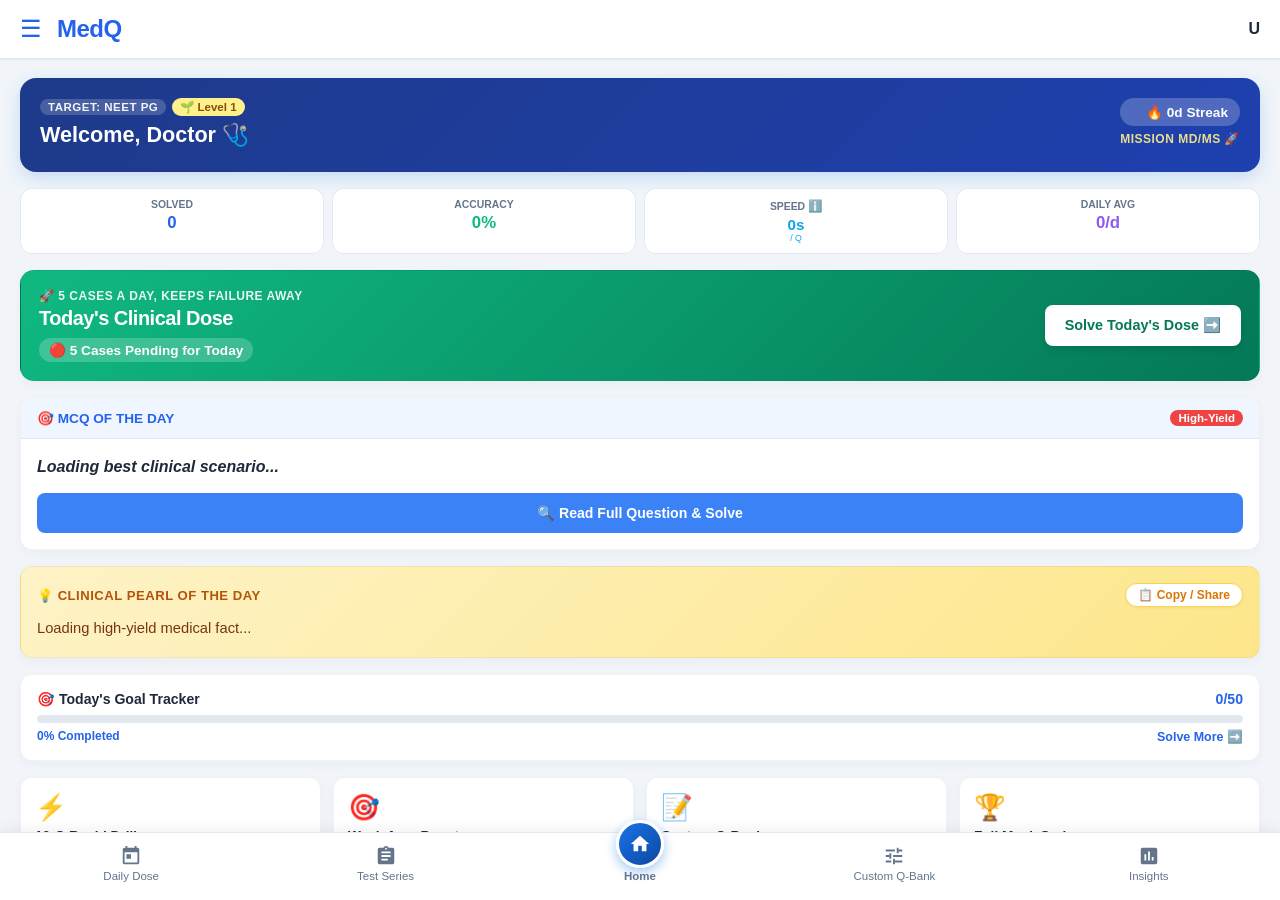
==== index.html @ c45a873b "Create index.html" ====
<!DOCTYPE html>
<html lang="en">
<head>
    <meta charset="UTF-8">
    <meta name="viewport" content="width=device-width, initial-scale=1.0, maximum-scale=1.0, user-scalable=no">
    <title>MedQ - NEET PG / INI-CET Prep</title>
        <!-- SEO & Social Media Meta Tags -->
    <meta name="description" content="MedQ - The Ultimate NEET PG & INI-CET Preparation App. Practice high-yield clinical MCQs.">
    <meta property="og:title" content="MedQ - Daily Medical MCQs">
    <meta property="og:description" content="Boost your NEET PG prep with custom mock tests, daily doses, and instant insights.">
    <meta property="og:image" content="https://yourwebsite.com/medq-banner.png">
    <meta name="theme-color" content="#1a73e8">
    <link rel="manifest" href="manifest.json">
    

    <script async src="https://pagead2.googlesyndication.com/pagead/js/adsbygoogle.js?client=ca-pub-5839775677116272" crossorigin="anonymous"></script>
       <!-- Firebase App & Firestore SDKs -->
    <script src="https://www.gstatic.com/firebasejs/9.22.1/firebase-app-compat.js"></script>
    <script src="https://www.gstatic.com/firebasejs/9.22.1/firebase-auth-compat.js"></script>
    <script src="https://www.gstatic.com/firebasejs/9.22.1/firebase-firestore-compat.js"></script>
     


    <style>
                :root {
            /* 💡 Premium Clinical Theme (Psychologically calming & trustworthy) */
            --primary: #2563eb; /* Deep Medical Blue */
            --primary-light: #eff6ff;
            --text-dark: #1e293b;
            --text-gray: #64748b;
            --bg-gray: #f8fafc;
            --correct: #10b981;
            --correct-light: #d1fae5;
            --incorrect: #ef4444;
            --incorrect-light: #fee2e2;
            --border: #e2e8f0;
        }



        * { margin: 0; padding: 0; box-sizing: border-box; font-family: 'Segoe UI', Roboto, Helvetica, Arial, sans-serif; }

        body { background-color: var(--bg-gray); color: var(--text-dark); display: flex; flex-direction: column; height: 100vh; overflow: hidden; }

        /* Top Navigation */
        header { background: white; padding: 15px 20px; box-shadow: 0 1px 3px rgba(0,0,0,0.1); display: flex; justify-content: space-between; align-items: center; z-index: 10; }
        header h1 { font-size: 1.5rem; color: var(--primary); font-weight: 800; letter-spacing: -0.5px; }
        .user-profile { width: 35px; height: 35px; background: var(--primary-light); color: var(--primary); border-radius: 50%; display: flex; justify-content: center; align-items: center; font-weight: bold; }

        /* Main Content Area */
        main { flex: 1; overflow-y: auto; padding: 20px; padding-bottom: 80px; }

        /* Bottom Navigation */
        nav { position: fixed; bottom: 0; left: 0; width: 100%; background: white; border-top: 1px solid var(--border); display: flex; justify-content: space-around; padding: 10px 0; z-index: 10; }
        .nav-item { display: flex; flex-direction: column; align-items: center; color: var(--text-gray); font-size: 0.8rem; cursor: pointer; padding: 5px 15px; border-radius: 8px; transition: 0.2s; }
        .nav-item.active { color: var(--primary); background: var(--primary-light); font-weight: 600; }
        .nav-item svg { width: 24px; height: 24px; margin-bottom: 4px; fill: currentColor; }

        /* Utility Classes */
        .hidden { display: none !important; }
        .card { background: white; border-radius: 12px; padding: 20px; border: 1px solid var(--border); margin-bottom: 15px; box-shadow: 0 2px 5px rgba(0,0,0,0.02); }
        .section-title { font-size: 1.1rem; color: var(--text-gray); margin-bottom: 15px; font-weight: 600; text-transform: uppercase; letter-spacing: 1px; }
        
        .btn { padding: 12px 20px; border: none; border-radius: 8px; font-size: 1rem; font-weight: 600; cursor: pointer; transition: 0.2s; width: 100%; }
        .btn-primary { background: var(--primary); color: white; }
        .btn-primary:active { opacity: 0.9; transform: scale(0.98); }
        .btn-outline { background: white; color: var(--primary); border: 1px solid var(--primary); }

        /* Daily MCQ Specifics */
        .mcq-q { font-size: 1.15rem; font-weight: 600; line-height: 1.5; margin-bottom: 20px; }
        .mcq-option { padding: 15px; border: 1px solid var(--border); border-radius: 8px; margin-bottom: 10px; cursor: pointer; transition: 0.2s; display: flex; justify-content: space-between; align-items: center; font-size: 1rem;}
        .mcq-option:hover { background: var(--bg-gray); }
        .mcq-option.selected { border-color: var(--primary); background: var(--primary-light); }
        
        /* Instant Feedback Results */
        .mcq-option.correct { border-color: var(--correct); background: var(--correct-light); color: var(--correct); font-weight: 600; pointer-events: none;}
        .mcq-option.incorrect { border-color: var(--incorrect); background: var(--incorrect-light); color: var(--incorrect); pointer-events: none;}
        .poll-bar { font-size: 0.85rem; color: var(--text-gray); font-weight: 600; }
        .explanation { margin-top: 20px; padding: 15px; background: var(--bg-gray); border-left: 4px solid var(--primary); border-radius: 4px; font-size: 0.95rem; line-height: 1.6; }
        .explanation-title { font-weight: 700; margin-bottom: 8px; color: var(--text-dark); }

        /* Test Hub & Grid */
        .test-grid { display: grid; grid-template-columns: 1fr; gap: 15px; }
        .test-item { display: flex; justify-content: space-between; align-items: center; padding: 15px; border: 1px solid var(--border); border-radius: 10px; cursor: pointer; transition: 0.2s;}
        .test-item:hover { border-color: var(--primary); }
        .test-info h3 { font-size: 1.1rem; margin-bottom: 4px; }
        .test-info p { font-size: 0.85rem; color: var(--text-gray); }
        
        /* Active Test Interface */
        #activeTestScreen { background: white; position: fixed; top: 0; left: 0; width: 100%; height: 100%; z-index: 50; display: flex; flex-direction: column; }
        .test-header { display: flex; justify-content: space-between; align-items: center; padding: 15px 20px; border-bottom: 1px solid var(--border); background: white; }
        .timer { font-size: 1.2rem; font-weight: bold; color: var(--primary); }
        .test-body { flex: 1; overflow-y: auto; padding: 20px; padding-bottom: 80px; }
        .test-footer { display: flex; justify-content: space-between; padding: 15px 20px; border-top: 1px solid var(--border); background: white; }
        .btn-small { padding: 10px 20px; width: auto; font-size: 0.9rem; }

                    /* Custom Builder - Nested Accordion */
        .syllabus-container { display: flex; flex-direction: column; gap: 10px; margin-bottom: 20px; }
        .subject-group { border: 1px solid var(--border); border-radius: 8px; background: white; overflow: hidden; }
        .subject-summary { display: flex; align-items: center; gap: 10px; padding: 12px 15px; font-weight: 600; cursor: pointer; background: var(--bg-gray); list-style: none; user-select: none; position: relative; }
        
        /* Default marker hide for all browsers */
        .subject-summary::-webkit-details-marker { display: none; }
        
        /* Adding Custom Down Arrow */
        .subject-summary::after { 
            content: '▼'; 
            position: absolute; 
            right: 15px; 
            font-size: 0.8rem; 
            color: #666; 
            transition: transform 0.3s ease; 
        }
        /* Rotate Arrow when folder is open */
        details[open] .subject-summary::after { 
            transform: rotate(180deg); 
        }
        
        .subject-summary:hover { background: var(--primary-light); }
        .subtopics-list { padding: 10px 15px 15px 40px; display: grid; grid-template-columns: repeat(auto-fill, minmax(180px, 1fr)); gap: 10px; border-top: 1px solid var(--border); }
        .cb-label { display: flex; align-items: center; gap: 8px; font-size: 0.9rem; cursor: pointer; color: var(--text-dark); }
        .cb-label input[type="checkbox"] { width: 16px; height: 16px; accent-color: var(--primary); cursor: pointer; }



        /* Results Screen */
        .score-card { text-align: center; padding: 30px 20px; background: var(--primary-light); border-radius: 12px; margin-bottom: 20px; }
        .score-val { font-size: 3rem; font-weight: 800; color: var(--primary); margin: 10px 0; }
        .stats-row { display: flex; justify-content: space-around; margin-top: 20px; }
        .stat { display: flex; flex-direction: column; }
        .stat-val { font-size: 1.3rem; font-weight: bold; }
        .weak-area-tag { display: inline-block; padding: 6px 12px; background: var(--incorrect-light); color: var(--incorrect); border-radius: 20px; font-size: 0.85rem; font-weight: 600; margin: 5px; }
        
                /* ================= 🌟 ULTIMATE CLINICAL UI & COLOR ENHANCEMENTS ================= */
        
        /* 1. Daily Dose Question & Options Styling (Separated & Clean) */
        #dailyMcqContainer .card {
            background: transparent !important;
            border: none !important;
            padding: 0 !important;
            box-shadow: none !important;
        }
        
        #dailyMcqContainer .mcq-q {
            background: #e0f2fe !important;
            border: 1.5px solid #cbd5e1 !important;
            border-left: 5px solid var(--primary) !important;
            border-radius: 12px !important;
            padding: 18px !important;
            font-size: 1.15rem !important;
            font-weight: 700 !important;
            color: var(--text-dark) !important;
            box-shadow: 0 4px 12px rgba(0,0,0,0.03) !important;
            margin-bottom: 16px !important;
        }
        
        #dailyMcqContainer .mcq-option {
            background: #ffffff !important;
            border: 1.5px solid #e2e8f0 !important;
            border-radius: 10px !important;
            padding: 14px 16px !important;
            font-weight: 600 !important;
            box-shadow: 0 2px 5px rgba(0,0,0,0.02) !important;
            transition: all 0.2s ease !important;
        }
        
        #dailyMcqContainer .mcq-option:hover {
            border-color: var(--primary) !important;
            background: var(--primary-light) !important;
            transform: translateY(-1px);
        }

        /* 2. Custom Q-Bank Year & Subject Folders (Vibrant Borders & Soft Accent) */
        #yearWiseSubjectList details {
            border: 1.5px solid #cbd5e1 !important;
            border-radius: 12px !important;
            background: #ffffff !important;
            box-shadow: 0 3px 8px rgba(0,0,0,0.02) !important;
            transition: all 0.2s ease !important;
        }
        
        #yearWiseSubjectList details summary {
            background: linear-gradient(135deg, #f8fafc, #f1f5f9) !important;
            border-radius: 10px !important;
            font-weight: 800 !important;
        }
        
        #yearWiseSubjectList .subject-group details, 
        #yearWiseSubjectList details details {
            border: 1px solid #e2e8f0 !important;
            background: #f8fafc !important;
            border-radius: 8px !important;
        }

        #yearWiseSubjectList .cb-label {
            background: #ffffff !important;
            border: 1px solid #e2e8f0 !important;
            border-radius: 6px !important;
            padding: 10px 12px !important;
            margin: 3px !important;
            box-shadow: 0 1px 3px rgba(0,0,0,0.02) !important;
        }

        #yearWiseSubjectList .cb-label:hover {
            border-color: var(--primary) !important;
            background: var(--primary-light) !important;
        }

       

        /* 4. Dark Mode Dynamic Overrides for the above elements */
                        body.dark-mode #dailyMcqContainer .mcq-q {
            background: #04202c !important;      /* গভীর টিল ব্যাকগ্রাউন্ড */
            border-color: #0e3b43 !important;    /* টিল বর্ডার */
            border-left-color: #2dd4bf !important; /* উজ্জ্বল মিন্ট সাইডবার */
            color: #f0fdfa !important;
        }


        
        body.dark-mode #dailyMcqContainer .mcq-option {
            background: #1e293b !important;
            border-color: #334155 !important;
            color: #cbd5e1 !important;
        }
        
        body.dark-mode #yearWiseSubjectList details {
            background: #1e293b !important;
            border-color: #334155 !important;
        }
        
        body.dark-mode #yearWiseSubjectList details summary {
            background: linear-gradient(135deg, #0f172a, #1e293b) !important;
            color: #38bdf8 !important;
        }

        body.dark-mode #yearWiseSubjectList .cb-label {
            background: #0f172a !important;
            border-color: #334155 !important;
            color: #e2e8f0 !important;
        }

        

        
                /* Review Screen Styles */
        .review-card { background: white; padding: 15px; border-radius: 8px; margin-bottom: 15px; border: 1px solid var(--border); box-shadow: 0 1px 3px rgba(0,0,0,0.05); }
        .review-q { font-weight: 600; color: var(--text-dark); margin-bottom: 10px; font-size: 1.05rem; }
        .review-opts { list-style: none; padding: 0; margin-bottom: 12px; }
        .review-opts li { padding: 8px 12px; border-radius: 5px; margin-bottom: 5px; border: 1px solid var(--border); font-size: 0.95rem; }
        .opt-correct { background: #d4edda; border-color: #c3e6cb; color: #155724; font-weight: 600; }
        .opt-wrong { background: #f8d7da; border-color: #f5c6cb; color: #721c24; text-decoration: line-through; }
        .opt-normal { background: #f8f9fa; color: #6c757d; }
        .review-exp { background: #e2eef9; padding: 12px; border-radius: 5px; font-size: 0.9rem; color: #004085; border-left: 4px solid var(--primary); }
        .weak-badge { display: inline-block; background: #dc3545; color: white; padding: 4px 8px; border-radius: 12px; font-size: 0.8rem; margin: 3px; }
        
            /* 💡 Fix Z-index so Legal Modal floats ABOVE Profile Modal */
    #spProfileModal { z-index: 999990 !important; }
    #legalModal { z-index: 999999 !important; }


        /* ================= 🎨 HUB ARTICLE THEMES (LIGHT & DARK MODE) ================= */
        .hub-card { border-radius: 10px; padding: 16px; margin-bottom: 12px; cursor: pointer; border: 1.5px solid; border-left: 6px solid; transition: all 0.2s ease; box-shadow: 0 2px 5px rgba(0,0,0,0.02); }
        .hub-card:hover { transform: translateY(-2px); box-shadow: 0 6px 12px rgba(0,0,0,0.06); }
        .hub-card-cat { font-size: 0.8rem; font-weight: 800; text-transform: uppercase; margin-bottom: 6px; letter-spacing: 0.5px; }
        .hub-card-title { font-size: 1.05rem; font-weight: 800; margin-bottom: 6px; line-height: 1.4; }
        .hub-card-preview { font-size: 0.85rem; line-height: 1.5; opacity: 0.9; }

        /* Blue Theme */
        .theme-blue { background: #f0f9ff; border-color: #bae6fd; border-left-color: #0ea5e9; }
        .theme-blue .hub-card-cat { color: #0284c7; }
        .theme-blue .hub-card-title { color: #0369a1; }
        .theme-blue .hub-card-preview { color: #0c4a6e; }
        
        body.dark-mode .theme-blue { background: #0c4a6e; border-color: #075985; border-left-color: #38bdf8; }
        body.dark-mode .theme-blue .hub-card-cat, body.dark-mode .theme-blue .hub-card-title { color: #bae6fd; }
        body.dark-mode .theme-blue .hub-card-preview { color: #e0f2fe; }

        /* Amber Theme */
        .theme-amber { background: #fffbeb; border-color: #fde68a; border-left-color: #f59e0b; }
        .theme-amber .hub-card-cat { color: #d97706; }
        .theme-amber .hub-card-title { color: #b45309; }
        .theme-amber .hub-card-preview { color: #78350f; }
        
        body.dark-mode .theme-amber { background: #78350f; border-color: #451a03; border-left-color: #fbbf24; }
        body.dark-mode .theme-amber .hub-card-cat, body.dark-mode .theme-amber .hub-card-title { color: #fde68a; }
        body.dark-mode .theme-amber .hub-card-preview { color: #fef3c7; }

        /* Emerald Theme */
        .theme-emerald { background: #ecfdf5; border-color: #a7f3d0; border-left-color: #10b981; }
        .theme-emerald .hub-card-cat { color: #059669; }
        .theme-emerald .hub-card-title { color: #047857; }
        .theme-emerald .hub-card-preview { color: #064e3b; }
        
        body.dark-mode .theme-emerald { background: #064e3b; border-color: #022c22; border-left-color: #34d399; }
        body.dark-mode .theme-emerald .hub-card-cat, body.dark-mode .theme-emerald .hub-card-title { color: #a7f3d0; }
        body.dark-mode .theme-emerald .hub-card-preview { color: #d1fae5; }

        /* Rose Theme */
        .theme-rose { background: #fff1f2; border-color: #fecdd3; border-left-color: #f43f5e; }
        .theme-rose .hub-card-cat { color: #e11d48; }
        .theme-rose .hub-card-title { color: #be123c; }
        .theme-rose .hub-card-preview { color: #881337; }
        
        body.dark-mode .theme-rose { background: #881337; border-color: #4c0519; border-left-color: #fb7185; }
        body.dark-mode .theme-rose .hub-card-cat, body.dark-mode .theme-rose .hub-card-title { color: #fecdd3; }
        body.dark-mode .theme-rose .hub-card-preview { color: #ffe4e6; }

        /* Purple Theme */
        .theme-purple { background: #faf5ff; border-color: #e9d5ff; border-left-color: #a855f7; }
        .theme-purple .hub-card-cat { color: #7e22ce; }
        .theme-purple .hub-card-title { color: #6b21a8; }
        .theme-purple .hub-card-preview { color: #4c1d95; }
        
        body.dark-mode .theme-purple { background: #4c1d95; border-color: #2e1065; border-left-color: #c084fc; }
        body.dark-mode .theme-purple .hub-card-cat, body.dark-mode .theme-purple .hub-card-title { color: #e9d5ff; }
        body.dark-mode .theme-purple .hub-card-preview { color: #f3e8ff; }

        /* Cyan Theme */
        .theme-cyan { background: #ecfeff; border-color: #a5f3fc; border-left-color: #06b6d4; }
        .theme-cyan .hub-card-cat { color: #0891b2; }
        .theme-cyan .hub-card-title { color: #0e7490; }
        .theme-cyan .hub-card-preview { color: #164e63; }
        
        body.dark-mode .theme-cyan { background: #164e63; border-color: #083344; border-left-color: #22d3ee; }
        body.dark-mode .theme-cyan .hub-card-cat, body.dark-mode .theme-cyan .hub-card-title { color: #cffafe; }
        body.dark-mode .theme-cyan .hub-card-preview { color: #ecfeff; }


                         /* ================= 🌙 PREMIUM HIGH-CONTRAST DARK MODE ================= */
        body.dark-mode {
            /* 💡 Dynamically invert root variables for flawless transition */
            --primary: #38bdf8 !important; /* Bright Sky Blue for visibility */
            --primary-light: #1e293b !important;
            --text-dark: #f8fafc !important;
            --text-gray: #94a3b8 !important;
            --bg-gray: #0f172a !important;
            --border: #334155 !important;
            background-color: #0f172a !important;
            color: #f8fafc !important;
        }

        /* 1. Base Containers & Cards (Overriding hardcoded 'white') */
        body.dark-mode header,
        body.dark-mode nav,
        body.dark-mode nav#bottomNav,
        body.dark-mode .card,
        body.dark-mode .quick-stat-box,
        body.dark-mode .launch-card,
        body.dark-mode .action-launch-card,
        body.dark-mode .settings-group-card,
        body.dark-mode .subject-stat-row,
        body.dark-mode #activeTestScreen,
        body.dark-mode #resultScreen,
        body.dark-mode #reviewScreen,
        body.dark-mode #instructionScreen,
        body.dark-mode #questionPalette,
        body.dark-mode #dailyArchiveSection,
        body.dark-mode .test-footer {
            background-color: #1e293b !important;
            border-color: #334155 !important;
            color: #f8fafc !important;
        }

        /* 2. Fix All Pop-ups/Modals (Overriding hardcoded 'white' backgrounds) */
        body.dark-mode #instructionScreen > div,
        body.dark-mode #resultScreen > div,
        body.dark-mode #spProfileModal > div,
        body.dark-mode #favoritesModal > div,
        body.dark-mode #legalModal > div,
        body.dark-mode #blogModal > div,
        body.dark-mode #dailyReminderModal > div,
        body.dark-mode #yearSetupModal > div,
        body.dark-mode #signInWarningModal > div,
        body.dark-mode #weakSubjectModal > div,
        body.dark-mode #milestoneModal > div {
            background-color: #1e293b !important;
            border: 1px solid #334155 !important;
            box-shadow: 0 10px 30px rgba(0,0,0,0.6) !important;
        }
        
                /* 💡 Dark Mode Fixes for Insights Zones & Vaults */
        body.dark-mode .zone-details summary[style*="#ecfdf5"] { background-color: rgba(16, 185, 129, 0.15) !important; border-color: #047857 !important; }
        body.dark-mode .zone-details summary[style*="#fffbeb"] { background-color: rgba(245, 158, 11, 0.15) !important; border-color: #b45309 !important; }
        body.dark-mode .zone-details summary[style*="#fef2f2"] { background-color: rgba(239, 68, 68, 0.15) !important; border-color: #b91c1c !important; }
        body.dark-mode .zone-details span[style*="background: white"] { background-color: #0f172a !important; }


        /* 3. Text Color Fixes inside Modals */
        body.dark-mode h1, body.dark-mode h2, body.dark-mode h3, body.dark-mode h4,
        body.dark-mode .mcq-q, body.dark-mode .section-title, body.dark-mode .cb-label,
        body.dark-mode #questionText, body.dark-mode #revQuestionText {
            color: #f8fafc !important;
        }
        body.dark-mode p, body.dark-mode span, body.dark-mode li, body.dark-mode label,
        body.dark-mode .launch-card ul li, body.dark-mode .poll-bar, body.dark-mode #revFilterName {
            color: #cbd5e1 !important;
        }
        
        /* Modals Specific Header Colors in Dark Mode */
        body.dark-mode #yearSetupModal h3,
        body.dark-mode #dailyReminderModal h3 { color: #38bdf8 !important; }
        body.dark-mode #milestoneModal h3 { color: #60a5fa !important; }
        body.dark-mode #signInWarningModal h3 { color: #fbbf24 !important; }
        body.dark-mode #weakSubjectModal h3 { color: #f87171 !important; }

        /* 4. Subject Accordions & Test Folders */
        body.dark-mode .subject-summary {
            background-color: #0f172a !important;
            color: #e2e8f0 !important;
            border-color: #334155 !important;
        }
        body.dark-mode .subtopics-list {
            background-color: #1e293b !important;
            border-top-color: #334155 !important;
        }
        /* Nested PYQ folder fixes */
        body.dark-mode .test-group-content details {
            background-color: #1e293b !important;
            border-color: #475569 !important;
        }
        body.dark-mode .test-group-content details summary {
            background-color: #334155 !important;
            color: #f8fafc !important;
        }

        /* 5. Inputs, Selects, and Outline Buttons */
        body.dark-mode select, 
        body.dark-mode input[type="text"] {
            color: #f8fafc !important;
            background-color: #0f172a !important;
            border: 1px solid #475569 !important;
        }
        body.dark-mode select option {
            background-color: #1e293b !important;
            color: #f8fafc !important;
        }
        
        body.dark-mode .btn-outline {
            background-color: transparent !important;
            color: #38bdf8 !important;
            border-color: #475569 !important;
        }
        body.dark-mode .btn-outline:hover {
            background-color: #38bdf8 !important;
            color: #0f172a !important;
            border-color: #38bdf8 !important;
        }

        /* 6. Active MCQ Options Styling */
        body.dark-mode .mcq-option,
        body.dark-mode .option-label {
            background-color: #0f172a !important;
            color: #f8fafc !important;
            border-color: #475569 !important;
        }
        body.dark-mode .mcq-option:hover,
        body.dark-mode .option-label:hover {
            background-color: #334155 !important;
        }
        body.dark-mode .mcq-option.correct {
            background-color: rgba(16, 185, 129, 0.2) !important;
            border-color: #10b981 !important;
            color: #34d399 !important;
        }
        body.dark-mode .mcq-option.incorrect {
            background-color: rgba(239, 68, 68, 0.2) !important;
            border-color: #ef4444 !important;
            color: #f87171 !important;
        }

        /* 7. Explanations & Review Boxes */
        body.dark-mode .explanation, 
        body.dark-mode #dailyExpBlock, 
        body.dark-mode #revExplanation {
            background-color: #0f172a !important;
            color: #e0f2fe !important;
            border-left-color: #38bdf8 !important;
        }
        body.dark-mode #dailyWrongExpBlock, body.dark-mode #revWrongExpBlock { color: #fca5a5 !important; }

        /* 8. Top Hero Banner (Keep it premium in dark mode) */
        body.dark-mode .hero-banner,
        body.dark-mode #activeTestScreen > div:first-child {
            background: linear-gradient(135deg, #1e3a8a 0%, #0f172a 100%) !important;
            border: 1px solid #1e3a8a !important;
            color: #ffffff !important;
        }
        
        /* 9. Small Fixes (Checkbox Labels, Quick Stats) */
        body.dark-mode .cb-label input[type="checkbox"]:checked + span {
            color: #38bdf8 !important;
            font-weight: bold;
        }
        body.dark-mode .quick-stat-box .stat-label { color: #94a3b8 !important; }
        
                /* 10. NEW: Complete Home Tab & Dynamic Element Dark Mode Fixes */
        body.dark-mode #homeMotivationalQuote { color: #cbd5e1 !important; }
        body.dark-mode #homeStatSolved, body.dark-mode #homeStatAccuracy, 
        body.dark-mode #homeStatSpeed, body.dark-mode #homeStatDailyAvg {
            color: #38bdf8 !important;
        }
        body.dark-mode #homeStatAccuracy { color: #34d399 !important; }
        body.dark-mode #homeStatDailyAvg { color: #a78bfa !important; }
        
        /* MCQ of the Day & Pearl */
        body.dark-mode #motdCollapsedState, body.dark-mode #motdFullState, 
        body.dark-mode #homeClinicalPearl, body.dark-mode #motdPreview {
            color: #e2e8f0 !important;
        }
        body.dark-mode #motdExplanation, body.dark-mode #motdWrongExpContainer,
        body.dark-mode #mistakeExpBlock {
            background-color: #0f172a !important;
            border-left-color: #38bdf8 !important;
            color: #e0f2fe !important;
        }
        body.dark-mode #motdExplanation strong, body.dark-mode #mistakeExpBlock strong { color: #38bdf8 !important; }
        
        body.dark-mode #motdWrongExpContainer, body.dark-mode #mistakeWrongExpWrapper {
            background-color: rgba(239, 68, 68, 0.1) !important;
            border-left-color: #f43f5e !important;
            color: #fecdd3 !important;
        }
        body.dark-mode #motdWrongExpContainer strong, body.dark-mode #mistakeWrongExpWrapper strong { color: #fb7185 !important; }
        
        /* Clinical Pearl Background (Override inline yellow gradient) */
        body.dark-mode .card[style*="linear-gradient(135deg, #fef3c7"] {
            background: linear-gradient(135deg, #451a03 0%, #78350f 100%) !important;
            border-color: #b45309 !important;
        }
        body.dark-mode .card[style*="linear-gradient(135deg, #fef3c7"] span,
        body.dark-mode #homeClinicalPearl {
            color: #fde68a !important;
        }
        body.dark-mode .card[style*="linear-gradient(135deg, #fef3c7"] button {
            background: #451a03 !important;
            color: #fde68a !important;
            border-color: #b45309 !important;
        }
        
        /* Unlocked Badges & Profile Badges */
        body.dark-mode div[style*="background: white; border: 1px solid var(--border); border-radius: 8px;"],
        body.dark-mode div[style*="background: white; border: 1.5px solid var(--primary);"] {
            background-color: #1e293b !important;
            border-color: #475569 !important;
            color: #e2e8f0 !important;
        }
        body.dark-mode div[style*="background: white; border: 1px dashed var(--border);"] {
            background-color: #0f172a !important;
            border-color: #334155 !important;
            color: #94a3b8 !important;
        }
        
        /* Test Instruction / Disclaimer Modal */
        body.dark-mode #instructionScreen { background: rgba(15, 23, 42, 0.98) !important; }
        body.dark-mode #instructionScreen > div {
            background-color: #1e293b !important;
            border-color: #334155 !important;
            color: #f8fafc !important;
        }
        body.dark-mode #instructionScreen div[style*="background: #f8f9fa"],
        body.dark-mode #instructionScreen div[style*="background: var(--bg-gray)"],
        body.dark-mode #instructionScreen div[style*="background: #fffdf9"] {
            background-color: #0f172a !important;
            border-color: #334155 !important;
            color: #cbd5e1 !important;
        }
        body.dark-mode #instructionScreen ul, body.dark-mode #instTime, body.dark-mode #instQCount { color: #f8fafc !important; }
        
        /* Mistake Vault Slide Modals */
        body.dark-mode #mistakeReviewView { background-color: #1e293b !important; }
        body.dark-mode #mistakeReviewView > div[style*="background: var(--primary-light)"] {
            background-color: #0f172a !important;
            border-bottom-color: #334155 !important;
        }
        body.dark-mode #mistakeOptionsContainer div[style*="background: var(--bg-gray)"] {
            background-color: #0f172a !important;
            border-color: #334155 !important;
            color: #cbd5e1 !important;
        }
        body.dark-mode #mistakeOptionsContainer div[style*="background: #ecfdf5"] {
            background-color: rgba(16, 185, 129, 0.15) !important;
            border-color: #10b981 !important;
            color: #34d399 !important;
        }
        body.dark-mode #mistakeOptionsContainer div[style*="background: #fef2f2"] {
            background-color: rgba(239, 68, 68, 0.15) !important;
            border-color: #ef4444 !important;
            color: #f87171 !important;
        }
        
        /* Sidebar Identity Text Colors */
        body.dark-mode #sidebarDoctorName { color: #f8fafc !important; }
        body.dark-mode .sidebar-header { border-bottom: 1px solid #334155; }
        
                /* ================= 🌟 UPDATED: CUSTOM Q-BANK STUDIO STYLING ================= */
        
        /* 1. Exam Pattern & PYQs Box (উজ্জ্বল বর্ডার ও প্রিমিয়াম শেড) */
        #tabCustom .card {
            background: linear-gradient(135deg, #f8fafc 0%, #f1f5f9 100%) !important;
            border: 2px solid #3b82f6 !important;
            border-radius: 16px !important;
            box-shadow: 0 8px 24px rgba(59, 130, 246, 0.1) !important;
            padding: 24px !important;
        }
        body.dark-mode #tabCustom .card {
            background: linear-gradient(135deg, #1e293b 0%, #0f172a 100%) !important;
            border-color: #38bdf8 !important;
        }

        #customExamPattern, #includePYQ {
            border: 2px solid #60a5fa !important;
            background: #ffffff !important;
            font-weight: 700 !important;
            border-radius: 8px !important;
        }
        body.dark-mode #customExamPattern, body.dark-mode #includePYQ {
            background: #0f172a !important;
            border-color: #38bdf8 !important;
            color: #f8fafc !important;
        }

        /* 2. Year-Wise Folders */
        /* First Year: Soft Blue Shade */
        #yearWiseSubjectList > details:nth-child(1) {
            border: 2px solid #60a5fa !important;
            background: linear-gradient(135deg, #eff6ff 0%, #dbeafe 100%) !important;
            border-radius: 14px !important;
            box-shadow: 0 4px 12px rgba(96, 165, 250, 0.15) !important;
            margin-bottom: 14px !important;
            overflow: hidden !important;
        }
        #yearWiseSubjectList > details:nth-child(1) > summary {
            background: linear-gradient(135deg, #dbeafe 0%, #bfdbfe 100%) !important;
            color: #1e3a8a !important;
            font-size: 1.05rem !important;
            font-weight: 800 !important;
            padding: 16px 18px !important;
            border-bottom: 1.5px solid #93c5fd !important;
        }

        /* Second Year: Soft Teal / Mint Shade (চোখে না লাগার মতো সামঞ্জস্যপূর্ণ রঙ) */
        #yearWiseSubjectList > details:nth-child(2) {
            border: 2px solid #2dd4bf !important;
            background: linear-gradient(135deg, #f0fdfa 0%, #ccfbf1 100%) !important;
            border-radius: 14px !important;
            box-shadow: 0 4px 12px rgba(45, 212, 191, 0.15) !important;
            margin-bottom: 14px !important;
            overflow: hidden !important;
        }
        #yearWiseSubjectList > details:nth-child(2) > summary {
            background: linear-gradient(135deg, #ccfbf1 0%, #99f6e4 100%) !important;
            color: #134e4a !important;
            font-size: 1.05rem !important;
            font-weight: 800 !important;
            padding: 16px 18px !important;
            border-bottom: 1.5px solid #5eead4 !important;
        }

        /* Third/Final Year: Soft Emerald/Teal Shade */
        #yearWiseSubjectList > details:nth-child(3) {
            border: 2px solid #34d399 !important;
            background: linear-gradient(135deg, #ecfdf5 0%, #d1fae5 100%) !important;
            border-radius: 14px !important;
            box-shadow: 0 4px 12px rgba(52, 211, 153, 0.15) !important;
            margin-bottom: 14px !important;
            overflow: hidden !important;
        }
              /* Fourth Folder (Third Year Part 2): Soft Amber Shade */
        #yearWiseSubjectList > details:nth-child(4) {
            border: 2px solid #fbbf24 !important;
            background: linear-gradient(135deg, #fffbeb 0%, #fef3c7 100%) !important;
            border-radius: 14px !important;
            box-shadow: 0 4px 12px rgba(251, 191, 36, 0.15) !important;
            margin-bottom: 14px !important;
            overflow: hidden !important;
        }
        #yearWiseSubjectList > details:nth-child(4) > summary {
            background: linear-gradient(135deg, #fef3c7 0%, #fde68a 100%) !important;
            color: #92400e !important;
            font-size: 1.05rem !important;
            font-weight: 800 !important;
            padding: 16px 18px !important;
            border-bottom: 1.5px solid #fcd34d !important;
        }

        /* Fourth Folder Dark Mode */
        body.dark-mode #yearWiseSubjectList > details:nth-child(4) {
            background: linear-gradient(135deg, #451a03 0%, #78350f 100%) !important;
            border-color: #f59e0b !important;
        }
        body.dark-mode #yearWiseSubjectList > details:nth-child(4) > summary {
            background: linear-gradient(135deg, #78350f 0%, #451a03 100%) !important;
            color: #fbbf24 !important;
            border-bottom-color: #b45309 !important;
        }

        /* Subject Folders & Subtopics inside Years */
        #yearWiseSubjectList .subject-group details, 
        #yearWiseSubjectList details details {
            border: 1.5px solid #cbd5e1 !important;
            background: #ffffff !important;
            border-radius: 10px !important;
            margin: 10px 14px !important;
            box-shadow: 0 2px 6px rgba(0,0,0,0.03) !important;
        }
        #yearWiseSubjectList .subject-group details summary,
        #yearWiseSubjectList details details summary {
            background: linear-gradient(135deg, #f8fafc 0%, #f1f5f9 100%) !important;
            color: #0f172a !important;
            font-weight: 700 !important;
            padding: 12px 14px !important;
            border-radius: 8px !important;
        }
        #yearWiseSubjectList .cb-label {
            background: #ffffff !important;
            border: 1.5px solid #cbd5e1 !important;
            border-radius: 8px !important;
            padding: 12px 14px !important;
            margin: 6px 10px !important;
        }
        #yearWiseSubjectList .cb-label span {
            font-weight: 700 !important;
            color: #1e293b !important;
        }
        
        

        /* 3. Dark Mode Overrides for Custom Q-Bank */
        body.dark-mode #yearWiseSubjectList > details:nth-child(1) {
            background: linear-gradient(135deg, #0f172a 0%, #1e293b 100%) !important;
            border-color: #38bdf8 !important;
        }
        body.dark-mode #yearWiseSubjectList > details:nth-child(1) > summary {
            background: linear-gradient(135deg, #1e293b 0%, #0f172a 100%) !important;
            color: #38bdf8 !important;
        }

        body.dark-mode #yearWiseSubjectList > details:nth-child(2) {
            background: linear-gradient(135deg, #042f2e 0%, #134e4a 100%) !important;
            border-color: #2dd4bf !important;
        }
        body.dark-mode #yearWiseSubjectList > details:nth-child(2) > summary {
            background: linear-gradient(135deg, #134e4a 0%, #042f2e 100%) !important;
            color: #5eead4 !important;
        }

        body.dark-mode #yearWiseSubjectList > details:nth-child(3) {
            background: linear-gradient(135deg, #064e3b 0%, #022c22 100%) !important;
            border-color: #34d399 !important;
        }
        body.dark-mode #yearWiseSubjectList > details:nth-child(3) > summary {
            background: linear-gradient(135deg, #022c22 100%, #064e3b 100%) !important;
            color: #6ee7b7 !important;
        }


                /* ================= 🎨 PREMIUM UI & DARK MODE FIXES ================= */
        
        /* 1. Light Mode Soothing Background (Removes harsh pure white) */
        body { background-color: #f1f5f9 !important; }
        .card { box-shadow: 0 4px 12px rgba(0,0,0,0.03) !important; border: 1px solid rgba(0,0,0,0.05) !important; }
        
        /* 2. MCQ Styling Enhancement (Differentiating Q and Options) */
        .mcq-q, #questionText, #revQuestionText {
            font-size: 1.18rem !important; 
            font-weight: 700 !important; 
            line-height: 1.6 !important; 
            margin-bottom: 22px !important;
            padding-bottom: 15px !important;
            border-bottom: 2px dashed #cbd5e1 !important;
            color: #1e293b;
        }
        
        .option-label, .mcq-option {
            padding: 14px 18px !important;
            margin-bottom: 12px !important;
            border: 1.5px solid #e2e8f0 !important;
            border-radius: 10px !important;
            font-size: 1.02rem !important;
            font-weight: 600 !important;
            background: #ffffff !important;
            transition: all 0.2s ease-in-out !important;
            box-shadow: 0 2px 4px rgba(0,0,0,0.02) !important;
        }
        
        .option-label:hover, .mcq-option:hover {
            border-color: var(--primary) !important;
            transform: translateY(-2px);
            box-shadow: 0 4px 8px rgba(0,0,0,0.08) !important;
        }

        /* 3. Dark Mode Fixes: MCQ Questions & Options */
        body.dark-mode .mcq-q, body.dark-mode #questionText, body.dark-mode #revQuestionText {
            border-bottom: 2px dashed #334155 !important;
            color: #f8fafc !important;
        }
        body.dark-mode .option-label, body.dark-mode .mcq-option {
            background: #1e293b !important;
            border-color: #334155 !important;
            color: #cbd5e1 !important;
            box-shadow: 0 2px 4px rgba(0,0,0,0.2) !important;
        }
        body.dark-mode .option-label:hover, body.dark-mode .mcq-option:hover {
            border-color: #38bdf8 !important;
            color: #f8fafc !important;
        }

        /* 4. Dark Mode Fixes: Custom Q-Bank & Test Series Subject Folders */
        body.dark-mode .test-group-details summary[style*="background: white"],
        body.dark-mode .subject-group summary[style*="background: white"] {
            background-color: #1e293b !important;
            color: #e2e8f0 !important;
        }
        body.dark-mode .test-group-content div[style*="background: white"] {
            background-color: #0f172a !important;
            border-color: #334155 !important;
            color: #cbd5e1 !important;
        }
        body.dark-mode label.cb-label[style*="background: var(--bg-gray)"] {
            background-color: #0f172a !important;
            border-color: #334155 !important;
            color: #cbd5e1 !important;
        }
        body.dark-mode details[style*="background: var(--bg-gray)"] summary {
            border-bottom-color: #334155 !important;
        }

        /* 5. Dark Mode Fixes: Bottom Test Footer Panel (Submit / Next) */
        body.dark-mode .test-footer,
        body.dark-mode div[style*="border-top: 1px solid var(--border); background: white;"],
        body.dark-mode div[style*="border-top: 1px solid #eee; background: white;"] {
            background-color: #0f172a !important;
            border-top-color: #334155 !important;
        }

        /* 6. Dark Mode Fixes: Review Mode Option Colors */
        body.dark-mode .review-opts li[style*="background:#f8f9fa"] {
            background-color: #1e293b !important;
            border-color: #334155 !important;
            color: #cbd5e1 !important;
        }

        /* Exceptions: Keep Home Navbar Circle untouched */
        body.dark-mode .nav-home-label { color: #cbd5e1 !important; }
        body.dark-mode .nav-item.nav-home-wrapper.active .nav-home-label { color: #38bdf8 !important; }


        /* ================= 5-TAB RAISED CENTER NAVBAR FIX ================= */
        nav#bottomNav {
            position: fixed;
            bottom: 0;
            left: 0;
            width: 100%;
            height: 68px;
            background: white;
            border-top: 1px solid var(--border);
            display: grid;
            grid-template-columns: repeat(5, 1fr);
            align-items: center;
            justify-items: center;
            padding: 0 4px 6px 4px;
            z-index: 1000;
            box-shadow: 0 -3px 12px rgba(0, 0, 0, 0.06);
        }

        .nav-item {
            display: flex;
            flex-direction: column;
            align-items: center;
            justify-content: center;
            color: var(--text-gray);
            font-size: 0.72rem;
            cursor: pointer;
            padding: 6px 2px;
            border-radius: 10px;
            transition: all 0.2s ease;
            user-select: none;
            text-align: center;
            width: 100%;
        }

        .nav-item svg {
            width: 22px;
            height: 22px;
            margin-bottom: 3px;
            fill: currentColor;
        }

        .nav-item.active {
            color: var(--primary);
            background: transparent;
            font-weight: 700;
        }

        /* Center Raised Floating Home Button Wrapper */
        .nav-item.nav-home-wrapper {
            display: flex;
            flex-direction: column;
            align-items: center !important;
            justify-content: flex-start !important;
            cursor: pointer;
            user-select: none;
            position: relative;
            text-align: center !important;
            width: 100%;
            padding-top: 0px;
        }

        .nav-home-circle {
            width: 48px;
            height: 48px;
            border-radius: 50%;
            background: linear-gradient(135deg, #1a73e8, #0d47a1);
            color: white;
            display: flex;
            align-items: center;
            justify-content: center;
            box-shadow: 0 4px 12px rgba(26, 115, 232, 0.4);
            border: 3px solid white;
            transition: transform 0.2s ease, box-shadow 0.2s ease;
            margin-top: -24px;
        }

        body.dark-mode .nav-home-circle {
            border-color: #1e1e1e;
        }

        .nav-item.nav-home-wrapper.active .nav-home-circle {
            transform: scale(1.06);
            box-shadow: 0 6px 16px rgba(26, 115, 232, 0.55);
        }

        .nav-home-circle svg {
            width: 22px;
            height: 22px;
            margin: 0;
            fill: white !important;
        }

        .nav-home-label {
            margin-top: 3px;
            font-size: 0.72rem;
            font-weight: 700;
            color: var(--text-gray);
            text-align: center !important;
            width: 100%;
            line-height: 1;
            display: block;
            box-sizing: border-box;
        }

        .nav-item.nav-home-wrapper.active .nav-home-label {
            color: var(--primary);
        }
        

        /* ================= HOME & INSIGHTS DASHBOARD UI ================= */
        .hero-banner {
            background: linear-gradient(135deg, #1a73e8 0%, #1557b0 100%);
            color: white;
            border-radius: 16px;
            padding: 20px;
            margin-bottom: 18px;
            box-shadow: 0 6px 18px rgba(26, 115, 232, 0.2);
        }

        .stat-grid-4 {
            display: grid;
            grid-template-columns: repeat(2, 1fr);
            gap: 10px;
            margin-bottom: 18px;
        }

        .stat-box-ui {
            background: white;
            border: 1px solid var(--border);
            border-radius: 12px;
            padding: 12px;
            text-align: center;
        }

        .action-launch-grid {
            display: grid;
            grid-template-columns: 1fr;
            gap: 12px;
            margin-bottom: 20px;
        }

        .action-launch-card {
            background: white;
            border: 1px solid var(--border);
            border-radius: 14px;
            padding: 16px;
            display: flex;
            justify-content: space-between;
            align-items: center;
            cursor: pointer;
            transition: transform 0.15s ease, border-color 0.15s ease;
        }

        .action-launch-card:active {
            transform: scale(0.98);
        }

        .settings-group-card {
            background: #f8f9fa;
            border: 1px solid var(--border);
            border-radius: 12px;
            padding: 14px;
            margin-bottom: 16px;
        }

        .vertical-btn-stack {
            display: flex;
            flex-direction: column;
            gap: 10px;
            margin-top: 10px;
        }

        .subject-stat-row {
            background: white;
            border: 1px solid var(--border);
            border-radius: 10px;
            padding: 12px 14px;
            margin-bottom: 10px;
        }
              

      /* Fix for bottom overlapping & padding clearance */
      body {
          padding-bottom: 0px !important;
          overflow-x: hidden;
      }

      main#mainContainer {
          flex: 1;
          overflow-y: auto;
          padding: 20px;
          padding-bottom: 130px !important; 
      }

      nav#bottomNav {
          position: fixed;
          bottom: 0;
          left: 0;
          width: 100%;
          height: 68px;
          background: white;
          border-top: 1px solid var(--border);
          display: grid;
          grid-template-columns: repeat(5, 1fr);
          align-items: center;
          padding: 0 4px 6px 4px;
          z-index: 1000;
          box-shadow: 0 -3px 12px rgba(0, 0, 0, 0.06);
      }

      #activeTestScreen div[style*="border-top: 1px solid var(--border)"],
      .test-footer {
          position: relative;
          z-index: 50;
          background: white;
          padding-bottom: 25px !important;
      }

      @media (min-width: 768px) {
          .launchpad-grid {
              grid-template-columns: repeat(2, 1fr) !important;
          }
          .syllabus-container {
              grid-template-columns: repeat(2, 1fr) !important;
          }
      }
      /* Custom Q-Bank & Insights Responsive Grid Layout */
        .syllabus-container, .subject-grid, #subjectInsightsList {
            display: grid;
            grid-template-columns: 1fr;
            gap: 12px;
        }

        /* For Tablets and Laptops: Split Insights and Syllabus into 2 Equal Columns */
        @media (min-width: 768px) {
            .syllabus-container, .subject-grid {
                grid-template-columns: repeat(2, 1fr) !important;
            }
            
            #subjectInsightsList {
                display: grid !important;
                grid-template-columns: repeat(2, 1fr) !important;
                gap: 15px !important;
            }
        }
        /* Fix for active screens overlapping bottom nav */
#activeTestScreen, 
#resultScreen, 
#reviewScreen, 
#loadingScreen {
    z-index: 1050 !important; 
}

/* Fix for extra scrolling space at the bottom */
main#mainContainer {
    padding-bottom: 160px !important; 
}
        /* ================= SIDEBAR MENU CSS ================= */
        .sidebar-overlay { position: fixed; top: 0; left: 0; width: 100%; height: 100%; background: rgba(0,0,0,0.5); z-index: 10000; opacity: 0; visibility: hidden; transition: 0.3s ease; }
        .sidebar-overlay.active { opacity: 1; visibility: visible; }
        .sidebar { position: fixed; top: 0; left: -300px; width: 280px; height: 100%; background: white; z-index: 10001; transition: 0.3s ease; box-shadow: 4px 0 15px rgba(0,0,0,0.1); display: flex; flex-direction: column; }
        .sidebar.active { left: 0; }
        body.dark-mode .sidebar { background: #0f172a; border-right: 1px solid #334155; }
        .sidebar-header { padding: 20px; background: var(--primary); color: white; display: flex; justify-content: space-between; align-items: center; }
        .sidebar-menu { flex: 1; overflow-y: auto; padding: 15px 0; }
        .sidebar-item { padding: 15px 25px; display: flex; align-items: center; gap: 15px; color: var(--text-dark); text-decoration: none; font-size: 1rem; font-weight: 600; cursor: pointer; transition: 0.2s; }
        body.dark-mode .sidebar-item { color: #f8fafc; }
        .sidebar-item:hover { background: var(--bg-gray); border-left: 4px solid var(--primary); }
        .sidebar-item svg { width: 22px; height: 22px; fill: currentColor; }

  

 

    </style>
</head>
<body>

      <header>
        <div style="display: flex; align-items: center; gap: 15px;">
            <div onclick="toggleSidebar()" style="cursor: pointer; font-size: 1.5rem; color: var(--primary);">☰</div>
            <h1>MedQ</h1>
        </div>
        <!-- User Avatar Icon -->
        <div id="navUserBadge" class="user-avatar" onclick="openSPModal()" style="cursor: pointer; display: flex; align-items: center; justify-content: center; font-weight: bold;">U</div>
    </header>

       <!-- ================= PRO SIDEBAR MENU ================= -->
    <div id="sidebarOverlay" class="sidebar-overlay" onclick="toggleSidebar()"></div>
    <div id="mainSidebar" class="sidebar">
        <!-- 1. Header: Doctor Identity -->
        <div class="sidebar-header" style="background: linear-gradient(135deg, var(--primary), #1e3a8a); padding: 18px 20px; display: flex; justify-content: space-between; align-items: center;">
            <div>
                <h3 id="sidebarDoctorName" style="margin: 0; font-size: 1.15rem; color: white;">Dr. Medical Student</h3>
                <div id="sidebarDoctorRank" style="font-size: 0.75rem; color: #fef08a; font-weight: bold; margin-top: 2px;">🌱 Level 1 Medico</div>
            </div>
            <button onclick="toggleSidebar()" style="background: none; border: none; color: white; font-size: 1.5rem; cursor: pointer;">✕</button>
        </div>
        
        <!-- 🔥 Daily Streak Header -->
        <div style="padding: 12px 20px; background: var(--bg-gray); border-bottom: 1px solid var(--border); text-align: center;">
            <div style="font-size: 1.05rem; color: #f59e0b; font-weight: 800;">🔥 <span id="sidebarStreakCount">0</span> Day Streak</div>
        </div>

        <div class="sidebar-menu" style="padding: 10px 0; overflow-y: auto; flex: 1;">
            <!-- Primary Core Actions & Vaults -->
            <div class="sidebar-item" onclick="toggleSidebar(); switchTab('tabHome')">🏠 Dashboard</div>
            <div class="sidebar-item" onclick="toggleSidebar(); openSPModal()">👤 My Profile</div>
            <div class="sidebar-item" onclick="toggleSidebar(); openFavoritesModal()">⭐ Saved Bookmarks</div>
            <div class="sidebar-item" onclick="toggleSidebar(); openMistakeStudio()">📓 Mistake Vault</div>
            <div class="sidebar-item" onclick="openTestHistoryFromSidebar()">📜 Test History</div>

            
            <div style="height: 1px; background: var(--border); margin: 8px 20px;"></div>
            
            <!-- Quick Toggles (1-Click Actions) -->
            <div class="sidebar-item" onclick="toggleSidebar(); openBlogModal()">💡 Blogs & Flashcards</div>
            <div class="sidebar-item" onclick="toggleThemeFromSidebar()">🌓 Toggle Theme (Dark/Light)</div>
            <div class="sidebar-item" onclick="toggleSoundFromSidebar()">
                🔊 Sound: <span id="sidebarSoundStatus" style="margin-left: 6px; font-weight: bold; color: var(--primary);">OFF</span>
            </div>
            
            <div style="height: 1px; background: var(--border); margin: 8px 20px;"></div>
            
            <!-- Support & Community -->
            <div class="sidebar-item" onclick="toggleSidebar(); openLegalModal('about')">❓ Help & FAQ</div>
            <div class="sidebar-item" onclick="toggleSidebar(); shareAppGeneric()">🔗 Share Website</div>
            <div class="sidebar-item" onclick="toggleSidebar(); alert('Thank you! MedQ App rating page will be available soon.')">⭐ Rate Us</div>
            <div class="sidebar-item" onclick="toggleSidebar(); openLegalModal('contact')">💬 Report a Mistake</div>
        </div>
        
        <!-- Footer -->
        <div style="padding: 12px; text-align: center; border-top: 1px solid var(--border); background: var(--bg-gray); font-size: 0.75rem; color: var(--text-gray);">
            <strong>MedQ Web v1.0</strong> • <span style="color: #10b981; font-weight: bold;">✓ Latest</span>
        </div>
    </div>



       <main id="mainContainer">
           
           
           
 <!-- Tab 0: Home Dashboard -->
<div id="tabHome" class="tab-content">
    
    <!-- 1. Top Hero Banner (Full Width) -->
    <div class="hero-banner" style="background: linear-gradient(135deg, #1e3a8a 0%, #1e40af 100%); margin-bottom: 16px;">
        <div style="display: flex; justify-content: space-between; align-items: flex-start; gap: 10px;">
            <div>
                <div style="display: flex; align-items: center; gap: 6px; flex-wrap: wrap;">
                    <span style="font-size: 0.72rem; opacity: 0.95; text-transform: uppercase; letter-spacing: 0.5px; font-weight: 800; background: rgba(255,255,255,0.2); padding: 2px 8px; border-radius: 12px;" id="homeTargetBadge">TARGET: NEET PG</span>
                    <span id="homeRankBadge" style="font-size: 0.72rem; background: #fef08a; color: #854d0e; padding: 2px 8px; border-radius: 12px; font-weight: 800;">🌱 Level 1</span>
                </div>
                <h2 style="font-size: 1.35rem; margin: 6px 0 4px 0;">Welcome, <span id="homeUserName">Doctor</span> 🩺</h2>
                <p id="homeMotivationalQuote" style="font-size: 0.85rem; opacity: 0.95; line-height: 1.4; font-weight: 600; color: #e0e7ff;"></p>
            </div>
            <div style="text-align: right; flex-shrink: 0;">
                <div style="background: rgba(255,255,255,0.22); padding: 6px 12px; border-radius: 20px; font-weight: 800; font-size: 0.85rem; white-space: nowrap; margin-bottom: 6px;">
                    🔥 <span id="homeStreakVal">0</span>d Streak
                </div>
                <div style="font-size: 0.75rem; font-weight: 700; opacity: 0.9; color: #fef08a; text-transform: uppercase; letter-spacing: 0.5px;">Mission MD/MS 🚀</div>
            </div>
        </div>
    </div>

    <!-- 2. Unfinished Test Smart Resume Banner (Full Width) -->
    <div id="homeResumeBanner" class="card hidden" style="border-left: 4px solid #f59e0b; background: #fffbeb; padding: 15px; margin-bottom: 16px;">
        <div style="display: flex; justify-content: space-between; align-items: center; gap: 10px;">
            <div>
                <div style="font-weight: 700; color: #b45309; font-size: 0.95rem;">⏱️ Unfinished Exam Found</div>
                <div id="homeResumeTitle" style="font-size: 0.82rem; color: #78350f; margin-top: 2px;">Resume right where you left off.</div>
            </div>
            <div style="display: flex; gap: 6px;">
                <button class="btn btn-primary" style="width: auto; padding: 8px 14px; font-size: 0.82rem; background: #d97706;" onclick="resumeTestFromBanner()">Resume</button>
                <button class="btn btn-outline" style="width: auto; padding: 8px 10px; font-size: 0.82rem; border-color: #d97706; color: #b45309;" onclick="discardSavedTest()">✕</button>
            </div>
        </div>
    </div>

    <!-- 3. Core Hero Stats (4 Blocks) -->
    <div style="display: grid; grid-template-columns: repeat(4, 1fr); gap: 8px; margin-bottom: 16px;">
        <div style="background: white; border: 1px solid var(--border); border-radius: 12px; padding: 10px 4px; text-align: center;">
            <div style="font-size: 0.65rem; color: var(--text-gray); font-weight: 700; text-transform: uppercase;">Solved</div>
            <div id="homeStatSolved" style="font-size: 1.05rem; font-weight: 800; color: var(--primary); margin-top: 3px;">0</div>
        </div>
        <div style="background: white; border: 1px solid var(--border); border-radius: 12px; padding: 10px 4px; text-align: center;">
            <div style="font-size: 0.65rem; color: var(--text-gray); font-weight: 700; text-transform: uppercase;">Accuracy</div>
            <div id="homeStatAccuracy" style="font-size: 1.05rem; font-weight: 800; color: #10b981; margin-top: 3px;">0%</div>
        </div>
        <div style="background: white; border: 1px solid var(--border); border-radius: 12px; padding: 10px 4px; text-align: center;">
            <div style="font-size: 0.65rem; color: var(--text-gray); font-weight: 700; text-transform: uppercase; display: flex; align-items: center; justify-content: center; gap: 3px;">Speed <span onclick="alert('ℹ️ Exam Speed Metric:\nCalculated exclusively from timed Mock Tests & Custom Q-Bank exams.\n(Daily Dose untimed learning is excluded)')" style="cursor: pointer; font-size: 0.72rem;">ℹ️</span></div>
            <div id="homeStatSpeed" style="font-size: 0.95rem; font-weight: 800; color: #0ea5e9; margin-top: 3px;">0s <span style="font-size: 0.55rem; font-weight: normal; display: block;">/ Q</span></div>
        </div>
        <div style="background: white; border: 1px solid var(--border); border-radius: 12px; padding: 10px 4px; text-align: center;">
            <div style="font-size: 0.65rem; color: var(--text-gray); font-weight: 700; text-transform: uppercase;">Daily Avg</div>
            <div id="homeStatDailyAvg" style="font-size: 1.05rem; font-weight: 800; color: #8b5cf6; margin-top: 3px;">0/d</div>
        </div>
    </div>

    <!-- 4. 🌟 THE VIP SHOWCASE: TODAY'S 5 CLINICAL CASES (Full Width) -->
    <div class="card" style="background: linear-gradient(135deg, #10b981 0%, #047857 100%); color: white; border: none; border-radius: 14px; padding: 18px; margin-bottom: 16px; box-shadow: 0 6px 15px rgba(16, 185, 129, 0.25);">
        <div style="display: flex; justify-content: space-between; align-items: center; flex-wrap: wrap; gap: 12px;">
            <div>
                <div style="font-size: 0.75rem; font-weight: 800; text-transform: uppercase; letter-spacing: 0.5px; opacity: 0.9; margin-bottom: 4px;">🚀 5 Cases A Day, Keeps Failure Away</div>
                <h3 style="font-size: 1.25rem; margin: 0; font-weight: 800; letter-spacing: -0.5px;">Today's Clinical Dose</h3>
                <div id="homeDoseStatus" style="font-size: 0.85rem; font-weight: 600; background: rgba(255,255,255,0.2); padding: 4px 10px; border-radius: 20px; display: inline-block; margin-top: 8px;">
                    🔴 5 Cases Pending for Today
                </div>
            </div>
            <button class="btn" style="background: white; color: #047857; font-weight: 800; font-size: 0.9rem; padding: 12px 20px; width: auto; box-shadow: 0 4px 6px rgba(0,0,0,0.1);" onclick="switchTab('tabDaily')">
                Solve Today's Dose ➡️
            </button>
        </div>
    </div>

    <!-- 5. 🎯 MCQ OF THE DAY (Full Width - Collapsible + Teaser) -->
    <div class="card" style="padding: 0; border: 1.5px solid #3b82f6; overflow: hidden; margin-bottom: 16px;">
        <div style="background: var(--primary-light); padding: 12px 16px; border-bottom: 1px solid var(--border); display: flex; justify-content: space-between; align-items: center;">
            <div style="font-size: 0.85rem; font-weight: 800; color: var(--primary); text-transform: uppercase;">🎯 MCQ of the Day</div>
            <div style="font-size: 0.72rem; font-weight: 800; color: white; background: #ef4444; padding: 2px 8px; border-radius: 12px;">High-Yield</div>
        </div>
        <div style="padding: 16px;">
            <!-- Teaser State -->
            <div id="motdCollapsedState">
                <div id="motdPreview" style="font-size: 1rem; font-weight: 600; color: var(--text-dark); margin-bottom: 14px; line-height: 1.5; font-style: italic;">
                    Loading best clinical scenario...
                </div>
                <button class="btn btn-primary" onclick="expandMotd()" style="width: 100%; font-size: 0.88rem; font-weight: 800; background: #3b82f6;">🔍 Read Full Question & Solve</button>
            </div>
            
            <!-- Expanded Full Question -->
            <div id="motdFullState" class="hidden">
                <div id="motdText" style="font-size: 1.05rem; font-weight: 600; color: var(--text-dark); margin-bottom: 16px; line-height: 1.5;"></div>
                <div id="motdOptions" style="display: flex; flex-direction: column; gap: 8px;"></div>
                
                <div id="motdResultWrapper" class="hidden" style="margin-top: 16px;">
                    <div id="motdExplanation" style="background: #e2eef9; padding: 14px; border-radius: 8px; font-size: 0.92rem; border-left: 4px solid var(--primary); line-height: 1.6; color: #004085;"></div>
                    
                    <!-- Rule out other options -->
                    <div id="motdWrongExpContainer" class="hidden" style="margin-top: 10px; background: #fef2f2; padding: 12px; border-radius: 8px; border-left: 4px solid #ef4444; font-size: 0.88rem; color: #991b1b; line-height: 1.5;"></div>
                    
                    <div style="display: flex; gap: 8px; margin-top: 12px;">
                        <button id="btnMotdRuleOut" class="btn btn-outline" style="flex: 1; font-size: 0.82rem; font-weight: bold; border-color: #ef4444; color: #ef4444;" onclick="toggleMotdRuleOut()">
                            🔍 Why Not The Others?
                        </button>
                        <button class="btn btn-outline" style="flex: 1; font-weight: bold; font-size: 0.82rem;" onclick="shareMOTD()">
                            📤 Share Concept
                        </button>
                    </div>
                </div>
            </div>
        </div>
    </div>

    <!-- 6. 💡 CLINICAL PEARL OF THE DAY (Full Width) -->
    <div class="card" style="background: linear-gradient(135deg, #fef3c7 0%, #fde68a 100%); border: 1px solid #fcd34d; padding: 16px; margin-bottom: 16px;">
        <div style="display: flex; justify-content: space-between; align-items: center; margin-bottom: 10px;">
            <span style="font-size: 0.82rem; font-weight: 800; color: #b45309; text-transform: uppercase; letter-spacing: 0.5px;">💡 Clinical Pearl of the Day</span>
            <button onclick="sharePearl(window.currentPearlIndex)" style="background: white; border: 1px solid #fcd34d; color: #d97706; border-radius: 20px; padding: 4px 12px; font-size: 0.75rem; font-weight: bold; cursor: pointer; display: flex; align-items: center; gap: 4px; box-shadow: 0 1px 3px rgba(0,0,0,0.05);">📋 Copy / Share</button>
        </div>
        <div id="homeClinicalPearl" style="font-size: 0.92rem; color: #78350f; line-height: 1.6;">
            Loading high-yield medical fact...
        </div>
    </div>

    <!-- 7. 🎯 TODAY'S GOAL TRACKER (Full Width) -->
    <div class="card" style="padding: 16px; margin-bottom: 16px; border-left: 4px solid var(--primary);">
        <div style="display: flex; justify-content: space-between; align-items: center; margin-bottom: 8px;">
            <span style="font-size: 0.88rem; font-weight: 800; color: var(--text-dark);">🎯 Today's Goal Tracker</span>
            <span id="homeGoalText" style="font-size: 0.88rem; font-weight: 800; color: var(--primary);">0/50</span>
        </div>
        <div style="width: 100%; height: 8px; background: #e2e8f0; border-radius: 4px; overflow: hidden; margin-bottom: 6px;">
            <div id="homeGoalProgressBar" style="width: 0%; height: 100%; background: var(--primary); border-radius: 4px; transition: width 0.4s ease;"></div>
        </div>
        <div style="display: flex; justify-content: space-between; align-items: center;">
            <span id="homeGoalPctText" style="font-size: 0.75rem; font-weight: 700; color: var(--primary);">0% Completed</span>
            <button onclick="startRapidDrill(10)" style="background: none; border: none; color: var(--primary); font-size: 0.78rem; font-weight: 800; cursor: pointer;">Solve More ➡️</button>
        </div>
    </div>

    <!-- Responsive Style: 4 Columns on Laptop/Desktop, 2x2 on Mobile -->
    <style>
        .grid-4-blocks { display: grid; grid-template-columns: repeat(2, 1fr); gap: 12px; margin-bottom: 16px; }
        @media (min-width: 768px) {
            .grid-4-blocks { grid-template-columns: repeat(4, 1fr); }
        }
    </style>

    <!-- 8. ⚡ QUICK ACTION DRILLS (4 Blocks Row) -->
    <div class="grid-4-blocks">
        <div class="card" onclick="startRapidDrill(10)" style="padding: 14px; margin-bottom: 0; cursor: pointer; display: flex; flex-direction: column; justify-content: space-between; transition: transform 0.2s;">
            <div>
                <div style="font-size: 1.6rem; margin-bottom: 6px;">⚡</div>
                <div style="font-weight: 800; font-size: 0.85rem; color: var(--text-dark); margin-bottom: 6px;">10-Q Rapid Drill</div>
                <ul style="font-size: 0.72rem; color: var(--text-gray); margin-left: 16px; margin-bottom: 12px; line-height: 1.4; text-align: left;">
                    <li>Quick 10-min session</li>
                    <li>Random high-yield mix</li>
                </ul>
            </div>
            <div style="font-size: 0.75rem; font-weight: 800; color: var(--primary); background: var(--primary-light); padding: 6px; border-radius: 6px; text-align: center; border: 1px solid var(--border);">Click Here ➡️</div>
        </div>
        
        <div class="card" onclick="startWeakSubjectDrill()" style="padding: 14px; margin-bottom: 0; cursor: pointer; display: flex; flex-direction: column; justify-content: space-between; transition: transform 0.2s;">
            <div>
                <div style="font-size: 1.6rem; margin-bottom: 6px;">🎯</div>
                <div style="font-weight: 800; font-size: 0.85rem; color: var(--text-dark); margin-bottom: 6px;">Weak Area Booster</div>
                <ul style="font-size: 0.72rem; color: var(--text-gray); margin-left: 16px; margin-bottom: 12px; line-height: 1.4; text-align: left;">
                    <li>Focus on weak topics</li>
                    <li>Improve accuracy fast</li>
                </ul>
            </div>
            <div style="font-size: 0.75rem; font-weight: 800; color: var(--primary); background: var(--primary-light); padding: 6px; border-radius: 6px; text-align: center; border: 1px solid var(--border);">Click Here ➡️</div>
        </div>
        
        <div class="card" onclick="switchTab('tabCustom')" style="padding: 14px; margin-bottom: 0; cursor: pointer; display: flex; flex-direction: column; justify-content: space-between; transition: transform 0.2s;">
            <div>
                <div style="font-size: 1.6rem; margin-bottom: 6px;">📝</div>
                <div style="font-weight: 800; font-size: 0.85rem; color: var(--text-dark); margin-bottom: 6px;">Custom Q-Bank</div>
                <ul style="font-size: 0.72rem; color: var(--text-gray); margin-left: 16px; margin-bottom: 12px; line-height: 1.4; text-align: left;">
                    <li>Filter by subject & year</li>
                    <li>Difficulty & PYQ modes</li>
                </ul>
            </div>
            <div style="font-size: 0.75rem; font-weight: 800; color: var(--primary); background: var(--primary-light); padding: 6px; border-radius: 6px; text-align: center; border: 1px solid var(--border);">Click Here ➡️</div>
        </div>
        
        <div class="card" onclick="switchTab('tabTests')" style="padding: 14px; margin-bottom: 0; cursor: pointer; display: flex; flex-direction: column; justify-content: space-between; transition: transform 0.2s;">
            <div>
                <div style="font-size: 1.6rem; margin-bottom: 6px;">🏆</div>
                <div style="font-weight: 800; font-size: 0.85rem; color: var(--text-dark); margin-bottom: 6px;">Full Mock Series</div>
                <ul style="font-size: 0.72rem; color: var(--text-gray); margin-left: 16px; margin-bottom: 12px; line-height: 1.4; text-align: left;">
                    <li>200-Q grand exams</li>
                    <li>NEET PG & INI-CET</li>
                </ul>
            </div>
            <div style="font-size: 0.75rem; font-weight: 800; color: var(--primary); background: var(--primary-light); padding: 6px; border-radius: 6px; text-align: center; border: 1px solid var(--border);">Click Here ➡️</div>
        </div>
    </div>

    <!-- 9. THE BOTTOM 4 CARDS (Saved, Mistake, Recent Exam Accordion, Badges) -->
    <div class="grid-4-blocks">
        <!-- 1. Saved Vault -->
        <div class="card" onclick="openFavoritesModal()" style="padding: 14px; margin-bottom: 0; cursor: pointer; display: flex; align-items: center; gap: 10px; transition: transform 0.2s;">
            <div style="font-size: 1.5rem;">⭐</div>
            <div>
                <div style="font-weight: 800; font-size: 0.85rem; color: var(--text-dark);">Saved Vault</div>
                <div style="font-size: 0.68rem; color: var(--text-gray);">Bookmarks</div>
            </div>
        </div>
        
        <!-- 2. Mistake Log -->
        <div class="card" onclick="openMistakeLogModal()" style="padding: 14px; margin-bottom: 0; cursor: pointer; display: flex; align-items: center; gap: 10px; transition: transform 0.2s;">
            <div style="font-size: 1.5rem;">📓</div>
            <div>
                <div style="font-weight: 800; font-size: 0.85rem; color: #dc2626;">Mistake Log</div>
                <div style="font-size: 0.68rem; color: var(--text-gray);">Error Revision</div>
            </div>
        </div>

        <!-- 3. Recent Exam (Click to Expand History) -->
        <div class="card" onclick="toggleHomeRecentExamDetails()" style="padding: 14px; margin-bottom: 0; cursor: pointer; display: flex; flex-direction: column; justify-content: center; position: relative;">
            <div style="display: flex; justify-content: space-between; align-items: center;">
                <div style="font-size: 0.78rem; font-weight: 800; color: var(--text-dark);">📜 Recent Exam</div>
                <span id="homeExamArrow" style="font-size: 0.75rem; color: var(--text-gray); transition: transform 0.2s;">▼</span>
            </div>
            <div id="homeRecentExamBox" style="font-size: 0.75rem; color: var(--text-gray); margin-top: 4px;">No exams taken yet.</div>
        </div>

        <!-- 4. Badges (Shows Unlocked Badges with Icon & Name) -->
        <div class="card" style="padding: 14px; margin-bottom: 0; display: flex; flex-direction: column; justify-content: space-between;">
            <div style="display: flex; justify-content: space-between; align-items: center; margin-bottom: 8px;">
                <span style="font-size: 0.78rem; font-weight: 800; color: var(--text-dark);">🏅 Badges</span>
                <button onclick="openBadgesModal()" style="background: none; border: none; color: var(--primary); font-size: 0.72rem; font-weight: 800; cursor: pointer; padding: 0;">All →</button>
            </div>
            <div id="homeTopBadgesBox" style="display: flex; gap: 6px; overflow-x: auto; scrollbar-width: none; min-height: 40px; align-items: center;">
                <!-- JS renders unlocked badges here -->
            </div>
        </div>
    </div>

    <!-- Hidden Dropdown Section for Recent Exam Detailed History -->
    <div id="homeRecentExamDetails" class="card hidden" style="margin-bottom: 16px; border: 1.5px solid var(--primary); padding: 14px;">
        <div style="display: flex; justify-content: space-between; align-items: center; margin-bottom: 8px; border-bottom: 1px solid var(--border); padding-bottom: 6px;">
            <span style="font-size: 0.85rem; font-weight: 800; color: var(--primary);">Recent Test Attempts</span>
            <button onclick="toggleHomeRecentExamDetails()" style="background: none; border: none; font-size: 0.85rem; color: var(--text-gray); cursor: pointer;">✕</button>
        </div>
        <div id="homeDetailedHistoryList"></div>
    </div>
    
    <!-- 10. PRO-TIP BAR -->
    <div style="text-align: center; font-size: 0.72rem; color: var(--text-gray); margin: 5px 0 10px 0; background: rgba(0,0,0,0.03); padding: 10px; border-radius: 8px; line-height: 1.5;">
        💡 <strong>Pro Tips:</strong> Swipe left/right anywhere to switch tabs.<br>Tap anywhere outside a pop-up box to close it instantly.
    </div>

</div>



        <!-- Tab 1: Daily Dose -->
        <div id="tabDaily" class="tab-content hidden">
            <div id="dailyArchiveSection" style="margin-top: 5px; padding-bottom: 10px; border-bottom: 1px solid var(--border);">
                <div class="section-title" style="font-size: 1.1rem; color: var(--text-dark); margin-bottom: 5px;">📚 Rapid Revision Archive</div>
                <p style="font-size: 0.85rem; color: var(--text-gray); margin-bottom: 15px;">Missed a day? Practice past high-yield clinical cases.</p>
                <div class="no-swipe" style="display: flex; gap: 10px; overflow-x: auto; padding-bottom: 10px; scrollbar-width: none;">
                    <button class="btn btn-primary" style="min-width: 110px; font-size: 0.85rem; padding: 8px;" onclick="loadTodayMCQ()">Today</button>
                    <button class="btn btn-outline" style="min-width: 110px; font-size: 0.85rem; padding: 8px;" onclick="loadArchiveMCQ(1)">Yesterday</button>
                    <button class="btn btn-outline" style="min-width: 110px; font-size: 0.85rem; padding: 8px;" onclick="loadArchiveMCQ(2)">2 Days Ago</button>
                    <button class="btn btn-outline" style="min-width: 110px; font-size: 0.85rem; padding: 8px;" onclick="loadArchiveMCQ(3)">3 Days Ago</button>
                </div>
            </div>

            <div class="section-title" style="display: flex; justify-content: space-between; align-items: center; padding-top: 15px;">
                <div style="display: flex; align-items: center; gap: 8px;">
                    <span id="dailyDateTitle">Daily Dose</span>
                 <span id="streakBadge" class="hidden" style="font-size: 0.85rem; color: #ffffff; background: linear-gradient(135deg, #059669, #0ea5e9); padding: 4px 12px; border-radius: 20px; font-weight: 800; box-shadow: 0 3px 6px rgba(5, 150, 105, 0.35); letter-spacing: 0.5px;">🔥 <span id="streakCountVal">0</span> Days</span>


                       



              




                </div>
                <span id="dailyProgress" style="font-size: 0.95rem; color: var(--primary); font-weight: 800; background: var(--primary-light); padding: 4px 10px; border-radius: 12px;">1 of 5</span>
            </div>

            <div id="dailyMcqContainer" style="padding-bottom: 10px; margin-top: 15px;"></div>
        </div>

        <!-- Tab 2: Test Series -->
        <div id="tabTests" class="tab-content hidden">
            <h2 style="margin-bottom: 10px; color: var(--text-dark);">Test Series</h2>
            <p style="font-size: 0.9rem; color: var(--text-gray); margin-bottom: 20px;">Compete with others! These tests have fixed questions for everyone.</p>
            <div id="standardTestsContainer" class="syllabus-container"></div>
        </div>

                        <!-- Tab 3: Custom Q-Bank (Updated for Year-Wise & PYQ) -->
        <div id="tabCustom" class="tab-content hidden">
            <div class="card">
                <h2 style="margin-bottom: 6px;">📝 Custom Q-Bank Studio</h2>
                <p style="color: var(--text-gray); margin-bottom: 15px; font-size: 0.88rem;">Build your personalized mock test using specific filters.</p>
                
                <!-- NEW: Exam Pattern & PYQ Toggles -->
                <div class="section-title" style="font-size: 0.9rem; margin-bottom: 10px;">1. Exam Pattern & PYQs</div>
                <div style="display: grid; grid-template-columns: 1fr 1fr; gap: 10px; margin-bottom: 10px;">
                    <select id="customExamPattern" style="padding: 10px; border-radius: 8px; border: 1px solid var(--border); font-size: 0.9rem; background: var(--bg-gray); outline: none;">
                        <option value="NEET_PG">NEET PG Pattern</option>
                        <option value="INI_CET">INI-CET Pattern</option>
                    </select>
                    <label style="display: flex; align-items: center; justify-content: center; gap: 8px; background: var(--primary-light); color: var(--primary); padding: 10px; border-radius: 8px; font-weight: 600; font-size: 0.85rem; border: 1px solid var(--primary); cursor: pointer;">
                       <input type="checkbox" id="includePYQ" style="width: 16px; height: 16px; accent-color: var(--primary);"> Include PYQs

                    </label>
                </div>

                <!-- UPDATED: Year-Wise Subject Selection -->
                <div class="section-title" style="font-size: 0.9rem; margin-bottom: 10px; margin-top: 20px;">2. Select Subjects (By Year)</div>
                <div class="syllabus-container" id="yearWiseSubjectList" style="margin-bottom: 20px;">
                    <!-- JS will inject Year 1, Year 2, Year 3, Year 4 folders here -->
                </div>

                <!-- Difficulty Level Selection -->
                <div class="section-title" style="font-size: 0.9rem; margin-bottom: 10px;">3. Select Difficulty Level</div>
                <div style="display: grid; grid-template-columns: repeat(3, 1fr); gap: 8px; margin-bottom: 20px;">
                    <button type="button" class="btn btn-outline custom-diff-btn" data-level="Easy" onclick="selectCustomDifficulty('Easy', this)" style="padding: 10px 6px; font-size: 0.85rem;">🟢 Easy</button>
                    <button type="button" class="btn btn-primary custom-diff-btn" data-level="Moderate" onclick="selectCustomDifficulty('Moderate', this)" style="padding: 10px 6px; font-size: 0.85rem;">🟡 Mod</button>
                    <button type="button" class="btn btn-outline custom-diff-btn" data-level="Hard" onclick="selectCustomDifficulty('Hard', this)" style="padding: 10px 6px; font-size: 0.85rem;">🔴 Hard</button>
                </div>

                <!-- Question Count Selection -->
                <div class="section-title" style="font-size: 0.9rem; margin-bottom: 10px;">4. Number of Questions</div>
                <div style="display: grid; grid-template-columns: repeat(5, 1fr); gap: 8px; margin-bottom: 22px;">
                    <button type="button" class="btn btn-outline custom-count-btn" data-count="10" onclick="selectCustomCount(10, this)" style="padding: 10px 4px; font-size: 0.85rem;">10</button>
                    <button type="button" class="btn btn-primary custom-count-btn" data-count="20" onclick="selectCustomCount(20, this)" style="padding: 10px 4px; font-size: 0.85rem;">20</button>
                    <button type="button" class="btn btn-outline custom-count-btn" data-count="30" onclick="selectCustomCount(30, this)" style="padding: 10px 4px; font-size: 0.85rem;">30</button>
                    <button type="button" class="btn btn-outline custom-count-btn" data-count="50" onclick="selectCustomCount(50, this)" style="padding: 10px 4px; font-size: 0.85rem;">50</button>
                    <button type="button" class="btn btn-outline custom-count-btn" data-count="100" onclick="selectCustomCount(100, this)" style="padding: 10px 4px; font-size: 0.85rem;">100</button>
                </div>

                <button class="btn btn-primary" id="btnGenerateCustom">🚀 Generate Custom Test</button>
            </div>
        </div>

                        <!-- Tab 4: Insights & Hub -->
        <div id="tabInsights" class="tab-content hidden">
            
            <!-- 1. Header with Live Streak Badge -->
            <div style="display: flex; justify-content: space-between; align-items: center; margin-bottom: 15px;">
                <div>
                    <h2 style="margin: 0; font-size: 1.35rem; color: var(--text-dark);">📊 Analytics Hub</h2>
                    <p style="font-size: 0.82rem; color: var(--text-gray); margin: 2px 0 0 0;">Comprehensive clinical preparation metrics</p>
                </div>
                <div style="background: linear-gradient(135deg, #f59e0b, #d97706); color: white; padding: 6px 14px; border-radius: 20px; font-weight: 800; font-size: 0.85rem; box-shadow: 0 3px 8px rgba(245,158,11,0.3); display: flex; align-items: center; gap: 5px;">
                    🔥 <span id="insHeaderStreak">0</span> Days Streak
                </div>
            </div>

            <!-- 2. The 4 Core Hero Stats Blocks -->
            <div style="display: grid; grid-template-columns: repeat(4, 1fr); gap: 8px; margin-bottom: 16px; align-items: stretch;">
                <div class="card" style="padding: 12px 4px; border-radius: 10px; text-align: center; margin-bottom: 0; display: flex; flex-direction: column; justify-content: center;">
                    <div style="font-size: 0.62rem; color: var(--text-gray); text-transform: uppercase; font-weight: 700;">Solved</div>
                    <div id="insHeroSolved" style="font-size: 1.05rem; font-weight: 800; color: var(--primary); margin-top: 4px;">0</div>
                </div>
                <div class="card" style="padding: 12px 4px; border-radius: 10px; text-align: center; margin-bottom: 0; display: flex; flex-direction: column; justify-content: center;">
                    <div style="font-size: 0.62rem; color: var(--text-gray); text-transform: uppercase; font-weight: 700;">Accuracy</div>
                    <div id="insHeroAcc" style="font-size: 1.05rem; font-weight: 800; color: #10b981; margin-top: 4px;">0%</div>
                </div>
                <div class="card" style="padding: 12px 4px; border-radius: 10px; text-align: center; margin-bottom: 0; display: flex; flex-direction: column; justify-content: center;">
                    <div style="font-size: 0.62rem; color: var(--text-gray); text-transform: uppercase; font-weight: 700; display: flex; align-items: center; justify-content: center; gap: 3px;">
                        Speed <span onclick="alert('ℹ️ Exam Speed Metric:\nCalculated exclusively from timed Mock Tests & Custom Q-Bank exams.\n(Daily Dose untimed clinical learning is excluded)')" style="cursor: pointer; font-size: 0.72rem;">ℹ️</span>
                    </div>
                    <div id="insHeroSpeed" style="font-size: 0.95rem; font-weight: 800; color: #0ea5e9; margin-top: 4px;">0s <span style="font-size: 0.6rem; display:block; font-weight:normal;">per Q</span></div>
                </div>
                <div class="card" style="padding: 12px 4px; border-radius: 10px; text-align: center; margin-bottom: 0; display: flex; flex-direction: column; justify-content: center;">
                    <div style="font-size: 0.62rem; color: var(--text-gray); text-transform: uppercase; font-weight: 700;">Daily Avg</div>
                    <div id="insHeroDailyAvg" style="font-size: 1.05rem; font-weight: 800; color: #6366f1; margin-top: 4px;">0/d</div>
                </div>
            </div>

            <!-- 3. Dynamic Bar Chart (Last 7 Days Activity with Color Grading) -->
            <div class="card" style="padding: 15px; margin-bottom: 16px;">
                <div style="display: flex; justify-content: space-between; align-items: center; margin-bottom: 15px;">
                    <span style="font-size: 0.85rem; font-weight: 700; color: var(--text-dark);">📊 MCQs Solved (Last 7 Days)</span>
                    <span style="font-size: 0.68rem; color: var(--text-gray); font-weight: 600;">Max Bar: 50 Qs</span>
                </div>
                <div id="insBarChart" style="display: flex; justify-content: space-between; align-items: flex-end; width: 100%; border-bottom: 1px solid var(--border); padding-bottom: 5px;"></div>
            </div>

            <!-- 4. Side-by-Side Widgets: Daily Target Progress & Top Achievements -->
            <div style="display: grid; grid-template-columns: 1fr 1fr; gap: 10px; margin-bottom: 16px;">
                <!-- Left: Daily Goal Progress Widget -->
                <div class="card" style="margin-bottom: 0; padding: 14px; display: flex; flex-direction: column; justify-content: space-between;">
                    <div>
                        <div style="display: flex; justify-content: space-between; align-items: center; margin-bottom: 6px;">
                            <span style="font-size: 0.78rem; font-weight: 800; color: var(--text-dark);">🎯 Today's Target</span>
                            <span id="insGoalText" style="font-size: 0.75rem; font-weight: 800; color: var(--primary);">0/50</span>
                        </div>
                        <div style="font-size: 0.68rem; color: var(--text-gray); margin-bottom: 8px;">Target completion rate</div>
                    </div>
                    <div>
                        <div style="width: 100%; height: 8px; background: #e2e8f0; border-radius: 4px; overflow: hidden;">
                            <div id="insGoalProgressBar" style="width: 0%; height: 100%; background: var(--primary); border-radius: 4px; transition: width 0.4s ease;"></div>
                        </div>
                        <div id="insGoalPctText" style="font-size: 0.68rem; font-weight: 800; color: var(--primary); text-align: right; margin-top: 4px;">0% Completed</div>
                    </div>
                </div>

                <!-- Right: Top Achievements (Unlocked Only) -->
                <div class="card" style="margin-bottom: 0; padding: 14px; display: flex; flex-direction: column; justify-content: space-between;">
                    <div style="display: flex; justify-content: space-between; align-items: center; margin-bottom: 6px;">
                        <span style="font-size: 0.78rem; font-weight: 800; color: var(--text-dark);">🏅 Badges Vault</span>
                        <button onclick="openBadgesModal()" style="background: none; border: none; color: var(--primary); font-size: 0.72rem; font-weight: bold; cursor: pointer; padding: 0;">View All →</button>
                    </div>
                    <div id="insUnlockedBadges" style="display: flex; gap: 6px; overflow-x: auto; padding-bottom: 2px; scrollbar-width: none;">
                        <!-- JS will dynamically render only unlocked badges here -->
                    </div>
                </div>
            </div>

            <!-- 5. Smart Vaults & Logs (Saved MCQs & Mistake Log) -->
            <div style="display: grid; grid-template-columns: 1fr 1fr; gap: 10px; margin-bottom: 16px;">
                <div onclick="openFavoritesModal()" style="background: linear-gradient(135deg, #fef3c7, #fde68a); border: 1px solid #fcd34d; padding: 14px; border-radius: 10px; cursor: pointer; display: flex; flex-direction: column; justify-content: space-between; box-shadow: 0 2px 4px rgba(0,0,0,0.05);">
                    <div style="font-size: 1.4rem; margin-bottom: 4px;">⭐</div>
                    <div>
                        <div style="font-weight: 800; color: #b45309; font-size: 0.9rem;">Saved Vault</div>
                        <div style="font-size: 0.72rem; color: #92400e; font-weight: 600;">View Bookmarks</div>
                    </div>
                </div>
                <div onclick="openMistakeLogModal()" style="background: linear-gradient(135deg, #fee2e2, #fecaca); border: 1px solid #fca5a5; padding: 14px; border-radius: 10px; cursor: pointer; display: flex; flex-direction: column; justify-content: space-between; box-shadow: 0 2px 4px rgba(0,0,0,0.05);">
                    <div style="font-size: 1.4rem; margin-bottom: 4px;">📓</div>
                    <div>
                        <div style="font-weight: 800; color: #b91c1c; font-size: 0.9rem;">Mistake Log</div>
                        <div style="font-size: 0.72rem; color: #991b1b; font-weight: 600;">Review Errors (<span id="mistakeCountBadge">0</span>)</div>
                    </div>
                </div>
            </div>

            <!-- 6. Interactive Subject Mastery Zones (Closed by default, click to reveal) -->
            <div class="section-title" style="font-size: 0.9rem; margin-bottom: 12px; margin-top: 15px;">🎯 Subject Mastery Zones</div>
            
            <details class="zone-details" style="margin-bottom: 10px; background: var(--bg-gray); border-radius: 10px; border: 1px solid #6ee7b7; overflow: hidden;">
                <summary style="padding: 14px 16px; background: #ecfdf5; color: #047857; font-weight: bold; font-size: 0.92rem; cursor: pointer; list-style: none; display: flex; justify-content: space-between; align-items: center;">
                    <div style="display: flex; align-items: center; gap: 8px;">🟢 Strong Zone (>70% Accuracy)</div>
                    <span style="background: white; padding: 2px 8px; border-radius: 12px; font-size: 0.78rem; border: 1px solid #a7f3d0; color: #047857;"><span id="zoneStrongCount">0</span> Sub ▼</span>
                </summary>
                <div id="zoneStrongContent" style="display: flex; flex-direction: column;"></div>
            </details>

            <details class="zone-details" style="margin-bottom: 10px; background: var(--bg-gray); border-radius: 10px; border: 1px solid #fcd34d; overflow: hidden;">
                <summary style="padding: 14px 16px; background: #fffbeb; color: #b45309; font-weight: bold; font-size: 0.92rem; cursor: pointer; list-style: none; display: flex; justify-content: space-between; align-items: center;">
                    <div style="display: flex; align-items: center; gap: 8px;">🟡 Needs Practice (50% - 70%)</div>
                    <span style="background: white; padding: 2px 8px; border-radius: 12px; font-size: 0.78rem; border: 1px solid #fde68a; color: #b45309;"><span id="zonePracticeCount">0</span> Sub ▼</span>
                </summary>
                <div id="zonePracticeContent" style="display: flex; flex-direction: column;"></div>
            </details>

            <details class="zone-details" style="margin-bottom: 16px; background: var(--bg-gray); border-radius: 10px; border: 1px solid #fca5a5; overflow: hidden;">
                <summary style="padding: 14px 16px; background: #fef2f2; color: #b91c1c; font-weight: bold; font-size: 0.92rem; cursor: pointer; list-style: none; display: flex; justify-content: space-between; align-items: center;">
                    <div style="display: flex; align-items: center; gap: 8px;">🔴 Danger Zone (<50% Accuracy)</div>
                    <span style="background: white; padding: 2px 8px; border-radius: 12px; font-size: 0.78rem; border: 1px solid #fecaca; color: #b91c1c;"><span id="zoneDangerCount">0</span> Sub ▼</span>
                </summary>
                <div id="zoneDangerContent" style="display: flex; flex-direction: column;"></div>
            </details>

            <!-- 7. Collapsible Test History Section in Hub (Accordion with Arrow) -->
            <div class="card" style="padding: 14px 16px; margin-bottom: 20px;">
                <div onclick="toggleInsTestHistory()" style="display: flex; justify-content: space-between; align-items: center; cursor: pointer;">
                    <div style="font-size: 0.88rem; font-weight: 700; color: var(--text-dark);">📜 Recent Mock Test History</div>
                    <div id="insHistArrow" style="font-size: 0.85rem; color: var(--text-gray); transition: transform 0.2s;">▼</div>
                </div>
                <div id="insTestHistoryWrapper" class="hidden" style="margin-top: 12px; border-top: 1px solid var(--border); padding-top: 10px;">
                    <div id="insTestHistoryContainer" style="font-size: 0.85rem; color: var(--text-gray);">No mock tests taken yet.</div>
                </div>
            </div>

        </div>
        <!-- ================= 🏅 ALL BADGES MODAL (Unlocked & Locked) ================= -->
        <div id="allBadgesModal" class="hidden" style="position: fixed; top: 0; left: 0; width: 100%; height: 100%; background: rgba(0,0,0,0.65); z-index: 999999; display: flex; align-items: center; justify-content: center; padding: 20px;">
            <div style="background: white; width: 100%; max-width: 480px; border-radius: 16px; padding: 22px; box-shadow: 0 10px 25px rgba(0,0,0,0.25); position: relative; max-height: 85vh; display: flex; flex-direction: column;">
                <div style="display: flex; justify-content: space-between; align-items: center; border-bottom: 1px solid var(--border); padding-bottom: 10px; margin-bottom: 15px;">
                    <div>
                        <h3 style="color: var(--primary); font-size: 1.15rem; margin: 0;">🏅 MedQ Achievement Badges</h3>
                        <p style="font-size: 0.75rem; color: var(--text-gray); margin: 2px 0 0 0;">Unlock honorary titles as you master clinical MCQs</p>
                    </div>
                    <button onclick="closeBadgesModal()" style="background: none; border: none; font-size: 1.3rem; cursor: pointer; color: #666;">✕</button>
                </div>
                <div id="allBadgesListContainer" style="flex: 1; overflow-y: auto; display: flex; flex-direction: column; gap: 10px; padding-right: 4px;"></div>
            </div>
        </div>


                     <!-- ================= DEDICATED FULL-SCREEN MISTAKE STUDIO ================= -->
        <div id="mistakeScreen" class="hidden" style="position: fixed; top: 0; left: 0; width: 100%; height: 100%; z-index: 1060; background: var(--bg-gray); display: flex; flex-direction: column;">
            
            <!-- 1. Header -->
            <div style="display: flex; justify-content: space-between; align-items: center; padding: 14px 18px; background: white; border-bottom: 1px solid var(--border); box-shadow: 0 1px 4px rgba(0,0,0,0.04);">
                <div>
                    <h3 style="margin: 0; font-size: 1.15rem; color: #dc2626; display: flex; align-items: center; gap: 6px;">📓 Mistake Vault</h3>
                    
                    <button onclick="startSpecialDrill('mistakes')" style="background: #ef4444; color: white; border: none; padding: 6px 12px; border-radius: 6px; font-size: 0.85rem; font-weight: bold; cursor: pointer; box-shadow: 0 2px 4px rgba(0,0,0,0.1); margin-left: 15px;">▶ Mistakes Drill</button>
                    
               
                    
                    <p id="mistakeSubtitle" style="margin: 2px 0 0 0; font-size: 0.78rem; color: var(--text-gray);">Select a subject to start focused revision</p>
                </div>
                <button class="btn btn-outline" style="padding: 6px 14px; width: auto; font-size: 0.85rem; border-color: var(--border); color: var(--text-dark);" onclick="closeMistakeStudio()">✕ Close</button>
            </div>

            <!-- 2. View A: Subject-wise Folders Grid -->
            <div id="mistakeSubjectView" style="flex: 1; overflow-y: auto; padding: 18px 16px;">
                <div id="mistakeSubjectList" style="display: grid; grid-template-columns: 1fr; gap: 12px;"></div>
            </div>

            <!-- 3. View B: Slide-by-Slide Review Interface -->
            <div id="mistakeReviewView" class="hidden" style="flex: 1; display: flex; flex-direction: column; overflow: hidden; background: white;">
                <!-- Sub-bar with back to subjects & slide progress -->
                <div style="display: flex; justify-content: space-between; align-items: center; padding: 10px 16px; background: var(--primary-light); border-bottom: 1px solid var(--border);">
                    <button onclick="backToMistakeSubjects()" style="background: none; border: none; font-weight: 700; color: var(--primary); font-size: 0.85rem; cursor: pointer;">← All Subjects</button>
                    <span id="mistakeSlideProgress" style="font-weight: 800; font-size: 0.85rem; color: var(--primary);">1 / 5</span>
                    <button onclick="removeCurrentMistake()" style="background: none; border: none; font-size: 0.82rem; color: #dc2626; font-weight: bold; cursor: pointer;" title="Mark as learned and remove">✓ Mastered</button>
                </div>

                <!-- Slide Question & Explanations Body -->
                <div style="flex: 1; overflow-y: auto; padding: 18px 16px; padding-bottom: 80px;">
                    <div id="mistakeQMeta" style="font-size: 0.75rem; font-weight: 800; color: #dc2626; text-transform: uppercase; margin-bottom: 8px;"></div>
                    <div id="mistakeQText" style="font-size: 1.12rem; font-weight: 700; color: var(--text-dark); margin-bottom: 18px; line-height: 1.5;"></div>
                    <div id="mistakeOptionsContainer" style="display: flex; flex-direction: column; gap: 10px; margin-bottom: 20px;"></div>
                    
                    <!-- Standard & Rule Out Explanations -->
                    <div id="mistakeExpBlock" style="background: #e2eef9; padding: 15px; border-radius: 10px; border-left: 4px solid var(--primary); margin-top: 10px;">
                        <strong style="color: var(--primary); font-size: 0.95rem;">✅ Standard Explanation:</strong>
                        <div id="mistakeExpText" style="font-size: 0.92rem; color: #004085; margin-top: 6px; line-height: 1.6;"></div>
                        
                        <div id="mistakeWrongExpWrapper" class="hidden" style="margin-top: 12px; padding-top: 12px; border-top: 1px dashed #93c5fd;">
                            <strong style="color: #dc2626; font-size: 0.9rem; display: block; margin-bottom: 6px;">🔍 Rule Out: Why Not The Others?</strong>
                            <div id="mistakeWrongExpText" style="font-size: 0.9rem; color: #7f1d1d; line-height: 1.6;"></div>
                        </div>
                    </div>
                </div>

                <!-- Footer Slider Buttons -->
                <div style="display: flex; justify-content: space-between; align-items: center; padding: 12px 18px; border-top: 1px solid var(--border); background: white;">
                    <button id="btnMistakePrev" class="btn btn-outline" onclick="prevMistakeSlide()" style="width: 48%; font-size: 0.9rem;">← Previous</button>
                    <button id="btnMistakeNext" class="btn btn-primary" onclick="nextMistakeSlide()" style="width: 48%; font-size: 0.9rem;">Next →</button>
                </div>
            </div>
        </div>



        <!-- Policy & Legal Links -->
        <div style="text-align: center; margin-top: 20px; padding: 10px; font-size: 0.8rem; color: var(--text-gray);">
            <a href="javascript:void(0)" onclick="openLegalModal('privacy')" style="color: var(--primary); text-decoration: none; margin: 0 5px;">Privacy Policy</a> •
            <a href="javascript:void(0)" onclick="openLegalModal('terms')" style="color: var(--primary); text-decoration: none; margin: 0 5px;">Terms</a> •
            <a href="javascript:void(0)" onclick="openLegalModal('about')" style="color: var(--primary); text-decoration: none; margin: 0 5px;">About Us</a> •
            <a href="javascript:void(0)" onclick="openLegalModal('contact')" style="color: var(--primary); text-decoration: none; margin: 0 5px;">Contact</a>
        </div>
    </main>

    <!-- 5-Tab Bottom Navigation with Raised Center Home Button -->
    <nav id="bottomNav">
        <!-- 1. Daily Dose -->
        <div class="nav-item" id="navBtn_tabDaily" onclick="switchTab('tabDaily', this)">
            <svg viewBox="0 0 24 24"><path d="M19 3h-1V1h-2v2H8V1H6v2H5c-1.11 0-1.99.9-1.99 2L3 19c0 1.1.89 2 2 2h14c1.1 0 2-.9 2-2V5c0-1.1-.9-2-2-2zm0 16H5V8h14v11zM7 10h5v5H7v-5z"/></svg>
            Daily Dose
        </div>
        
        <!-- 2. Test Series -->
        <div class="nav-item" id="navBtn_tabTests" onclick="switchTab('tabTests', this)">
            <svg viewBox="0 0 24 24"><path d="M19 3h-4.18C14.4 1.84 13.3 1 12 1c-1.3 0-2.4.84-2.82 2H5c-1.1 0-2 .9-2 2v14c0 1.1.9 2 2 2h14c1.1 0 2-.9 2-2V5c0-1.1-.9-2-2-2zm-7 0c.55 0 1 .45 1 1s-.45 1-1 1-1-.45-1-1 .45-1 1-1zm2 14H7v-2h7v2zm3-4H7v-2h10v2zm0-4H7V7h10v2z"/></svg>
            Test Series
        </div>

        <!-- 3. Center Raised Home Button -->
        <div class="nav-home-wrapper active" id="navBtn_tabHome" onclick="switchTab('tabHome', this)">
            <div class="nav-home-circle">
                <svg viewBox="0 0 24 24"><path d="M10 20v-6h4v6h5v-8h3L12 3 2 12h3v8z"/></svg>
            </div>
            <span class="nav-home-label">Home</span>
        </div>
        
        <!-- 4. Custom Q-Bank -->
        <div class="nav-item" id="navBtn_tabCustom" onclick="switchTab('tabCustom', this)">
            <svg viewBox="0 0 24 24"><path d="M3 17v2h6v-2H3zM3 5v2h10V5H3zm10 16v-2h8v-2h-8v-2h-2v6h2zM7 9v2H3v2h4v2h2V9H7zm14 4v-2H11v2h10zm-6-4h2V7h4V5h-4V3h-2v6z"/></svg>
            Custom Q-Bank
        </div>

        <!-- 5. Insights & Hub -->
        <div class="nav-item" id="navBtn_tabInsights" onclick="switchTab('tabInsights', this)">
            <svg viewBox="0 0 24 24"><path d="M19 3H5c-1.1 0-2 .9-2 2v14c0 1.1.9 2 2 2h14c1.1 0 2-.9 2-2V5c0-1.1-.9-2-2-2zM9 17H7v-7h2v7zm4 0h-2V7h2v10zm4 0h-2v-4h2v4z"/></svg>
            Insights
        </div>
    </nav>

    
                <!-- Test Instruction Screen -->
    <div id="instructionScreen" style="display: none; position: fixed; top: 0; left: 0; right: 0; bottom: 0; background: rgba(244, 246, 249, 0.98); z-index: 99999; overflow-y: auto; padding: 30px 15px 120px 15px; flex-direction: column; justify-content: center;">
        <div style="background: white; border: 1px solid #e0e0e0; border-radius: 16px; padding: 25px 20px; max-width: 520px; width: 100%; margin: 0 auto; box-shadow: 0 8px 24px rgba(0,0,0,0.06); text-align: center;">
            <h2 id="instTestTitle" style="margin: 0 0 15px 0; color: var(--primary);">Test Name</h2>
            
            <!-- 💡 Marking Pattern Selector -->
            <div style="margin-bottom: 15px; text-align: left; background: var(--bg-gray); padding: 12px; border-radius: 8px; border: 1px solid var(--border);">
                <label style="font-size: 0.85rem; font-weight: bold; color: var(--text-dark); display: block; margin-bottom: 5px;">Exam Marking Pattern:</label>
                <select id="instExamPattern" style="width: 100%; padding: 8px; border-radius: 6px; border: 1px solid #ccc; font-size: 0.9rem; outline: none;">
                    <option value="NEET_PG">NEET PG (+4 / -1)</option>
                    <option value="INI_CET">INI-CET (+1 / -0.33)</option>
                </select>
            </div>

            <hr style="border: 0; border-top: 1px solid #eee; margin: 15px 0;">
            <div style="display: flex; justify-content: space-evenly; align-items: center; background: #f8f9fa; padding: 15px; border-radius: 12px; margin-bottom: 20px;">
                <div><div style="font-size: 0.85rem; color: #666;">Questions</div><div id="instQCount" style="font-size: 1.35rem; font-weight: bold;">0</div></div>
                <div style="height: 35px; width: 1px; background: #ddd;"></div>
                <div><div style="font-size: 0.85rem; color: #666;">Duration</div><div id="instTime" style="font-size: 1.35rem; font-weight: bold;">0 Mins</div></div>
            </div>
            <div style="text-align: left; background: #fffdf9; border: 1px solid #f3efe6; padding: 15px 20px; border-radius: 10px; margin-bottom: 25px;">
                <h4 style="margin: 0 0 10px 0; text-align: center;">📋 Clinical Exam Instructions</h4>
                <ul style="font-size: 0.9rem; color: #555; line-height: 1.6; padding-left: 18px; margin: 0;">
                    <li>Navigate freely between questions using Next and Previous.</li>
                    <li>Unanswered questions are recorded as Skipped (0 marks).</li>
                    <li>The exam auto-submits when the timer reaches zero.</li>
                </ul>
            </div>
            <div style="display: flex; gap: 12px; justify-content: center;">
                <button class="btn btn-outline" style="flex: 1;" onclick="cancelInstructions()">← Back</button>
                <button class="btn btn-primary" style="flex: 1.5;" onclick="proceedToActualTest()">Begin Exam 🚀</button>
            </div>
        </div>
    </div>


        <!-- ================= ACTIVE TEST SCREEN ================= -->
    <div id="activeTestScreen" class="hidden" style="background: white; position: fixed; top: 0; left: 0; width: 100%; height: 100%; z-index: 50; display: flex; flex-direction: column;">
                <!-- Header with Prominent Palette Button -->
        <div style="display: flex; justify-content: space-between; align-items: center; padding: 12px 15px; background: var(--primary); color: white; box-shadow: 0 2px 5px rgba(0,0,0,0.1);">
            
            <!-- Left Side: Buttons and Title -->
            <div style="display: flex; align-items: center; gap: 8px;">
                <button onclick="toggleQuestionPalette()" style="background: #10b981; color: white; border: none; padding: 6px 10px; border-radius: 6px; font-weight: bold; font-size: 0.85rem; cursor: pointer; box-shadow: 0 2px 4px rgba(0,0,0,0.1);">
                    📋 Palette
                </button>
                
                <button onclick="pauseAndExitTest()" style="background: #f59e0b; color: white; border: none; padding: 6px 10px; border-radius: 6px; font-weight: bold; font-size: 0.85rem; cursor: pointer; box-shadow: 0 2px 4px rgba(0,0,0,0.1);">
                    ⏸️ Pause
                </button>

                <div style="margin-left: 2px;">
                    <h3 id="activeTestTitle" style="margin: 0; font-size: 0.95rem; white-space: nowrap; overflow: hidden; text-overflow: ellipsis; max-width: 100px;">Test Name</h3>
                    <p style="margin: 2px 0 0 0; font-size: 0.75rem; opacity: 0.9;">Q <span id="currentQNum">1</span> of <span id="totalQNum">50</span></p>
                </div>
            </div>

            <!-- Right Side: Star and Timer -->
            <div style="display: flex; align-items: center; gap: 12px;">
                <div id="favoriteBtn" onclick="toggleFavorite()" style="font-size: 1.3rem; cursor: pointer;" title="Save to Favorites">☆</div>
                              <div id="testTimer" style="font-size: 1.1rem; font-weight: bold; background: rgba(0,0,0,0.2); padding: 4px 8px; border-radius: 5px;">00:00:00</div>
                
                
                                <!-- ⚙️ Exam In-Test Quick Settings Icon -->
                <div style="position: relative;">
                    <button onclick="toggleExamSettingsPopup(event)" style="background: rgba(255,255,255,0.2); border: none; color: white; padding: 4px 8px; border-radius: 6px; font-size: 1.1rem; cursor: pointer; display: flex; align-items: center;" title="Exam Settings">
                        ⚙️
                    </button>
                    <!-- Mini Quick Settings Dropdown -->
                    <div id="examQuickSettingsMenu" class="hidden" style="position: absolute; top: 40px; right: 0; background: white; border: 1px solid var(--border); border-radius: 10px; box-shadow: 0 8px 24px rgba(0,0,0,0.2); width: 180px; z-index: 1000; padding: 6px 0; color: var(--text-dark);">
                        <div onclick="toggleExamThemeQuick()" style="padding: 10px 14px; display: flex; align-items: center; justify-content: space-between; cursor: pointer; font-size: 0.82rem; font-weight: 600; border-bottom: 1px solid var(--border);">
                            <span>🌓 Theme</span>
                            <span id="examThemeStatusText" style="color: var(--primary); font-weight: 700;">Light</span>
                        </div>
                        <div onclick="toggleExamSoundQuick()" style="padding: 10px 14px; display: flex; align-items: center; justify-content: space-between; cursor: pointer; font-size: 0.82rem; font-weight: 600;">
                            <span>🔊 Sound</span>
                            <span id="examSoundStatusText" style="color: var(--primary); font-weight: 700;">OFF</span>
                        </div>
                    </div>
                </div>
                
            </div>
        </div>

                <!-- Question Palette Dropdown / Popup Grid -->
        <div id="questionPalette" class="hidden" style="position: absolute; top: 60px; left: 15px; background: white; border: 1px solid var(--border); border-radius: 12px; padding: 15px; box-shadow: 0 8px 24px rgba(0,0,0,0.15); z-Index: 100; width: 90%; max-width: 340px; max-height: 450px; overflow-y: auto;">
            <div style="display: flex; justify-content: space-between; align-items: center; margin-bottom: 12px; border-bottom: 1px solid #eee; padding-bottom: 8px;">
                <span style="font-size: 0.95rem; font-weight: bold; color: var(--text-dark);">Question Navigator</span>
                <button onclick="toggleQuestionPalette()" style="background: none; border: none; font-size: 1rem; cursor: pointer; color: #666;">✕</button>
            </div>
            <div id="paletteGrid" style="display: grid; grid-template-columns: repeat(5, 1fr); gap: 8px;"></div>
            
            <div style="margin-top: 15px; font-size: 0.8rem; color: var(--text-gray); display: grid; grid-template-columns: repeat(2, 1fr); gap: 6px; border-top: 1px solid #eee; padding-top: 10px;">
                <span><span style="display:inline-block; width:10px; height:10px; background:#1e8e3e; border-radius:50%;"></span> Answered</span>
                <span><span style="display:inline-block; width:10px; height:10px; background:#d93025; border-radius:50%;"></span> Skipped</span>
                <span><span style="display:inline-block; width:10px; height:10px; background:#f8f9fa; border:1px solid #ddd; border-radius:50%;"></span> Unseen</span>
                <span>🚩 Flagged</span>
            </div>

            <!-- 💡 Early Submit Button inside Palette -->
            <div style="margin-top: 15px; border-top: 1px solid #eee; padding-top: 12px;">
                <button onclick="confirmEarlySubmit()" class="btn btn-primary" style="background: var(--incorrect); width: 100%; padding: 10px; font-size: 0.85rem;">
                    🏁 Finish & Submit Test
                </button>
            </div>
        </div>



        <!-- Question Body -->
        <div style="flex: 1; overflow-y: auto; padding: 20px; padding-bottom: 80px;">
            <div id="questionText" style="font-size: 1.15rem; font-weight: 600; margin-bottom: 20px; line-height: 1.5;"></div>
            <div id="optionsContainer" style="display: flex; flex-direction: column; gap: 10px;"></div>
        </div>

        <!-- Footer Navigation -->
        <div style="display: flex; justify-content: space-between; align-items: center; padding: 15px; border-top: 1px solid var(--border); background: white;">
            <button id="prevBtn" class="btn btn-outline" onclick="prevQuestion()" style="width: 30%; font-size: 0.9rem;">← Prev</button>
            <button id="flagBtn" class="btn btn-outline" onclick="toggleFlag()" style="width: 30%; font-size: 0.9rem; border-color: #f59e0b; color: #f59e0b;">🚩 Flag</button>
            <button id="nextBtn" class="btn btn-primary" onclick="nextQuestion()" style="width: 30%; font-size: 0.9rem;">Next →</button>
        </div>
    </div>


    <!-- Result Screen -->
    <div id="resultScreen" class="hidden" style="position: fixed; top: 0; left: 0; right: 0; bottom: 0; background: var(--bg-gray); z-index: 60; padding: 20px 15px 120px 15px; overflow-y: auto;">
        <div style="text-align: center; padding: 25px 20px; background: white; border-radius: 16px; box-shadow: 0 8px 24px rgba(0,0,0,0.06); max-width: 520px; margin: 20px auto;">
            <h2 style="margin: 0 0 10px 0; color: #333;">Exam Completed! 🎉</h2>
            <div id="scoreDisplay" style="font-size: 1.3rem; font-weight: bold; margin: 15px 0; color: var(--primary);"></div>
            <button class="btn btn-outline" style="margin-top: 15px; width: 100%;" onclick="startReviewMode()">🔍 View Details & Explanations</button>
            <button class="btn btn-primary" style="margin-top: 10px; width: 100%;" onclick="backToHomeFromResults()">🏠 Back to Test Hub</button>
        </div>
    </div>
    <!-- Paginated Review Screen -->
    <div id="reviewScreen" class="hidden" style="background: white; position: fixed; top: 0; left: 0; width: 100%; height: 100%; z-index: 65; display: flex; flex-direction: column;">
        <div style="display: flex; flex-direction: column; padding: 12px 15px; background: var(--primary-light); border-bottom: 1px solid var(--border); gap: 10px;">
            <div style="display: flex; justify-content: space-between; align-items: center;">
                <div>
                    <h3 style="margin: 0; font-size: 1.1rem; color: var(--primary);">Detailed Review</h3>
                    <p style="margin: 2px 0 0 0; font-size: 0.85rem; color: var(--text-gray);">Showing <span id="revFilterName">All</span> | Q <span id="revCurrentQNum">1</span> of <span id="revTotalQNum">50</span></p>
                </div>
                <button class="btn btn-outline" style="padding: 4px 12px; width: auto; font-size: 0.85rem; border-color: var(--incorrect); color: var(--incorrect);" onclick="exitReviewMode()">✖ Close</button>
            </div>

            <!-- Smart Filter Buttons Bar -->
            <div style="display: flex; gap: 6px; overflow-x: auto; padding-bottom: 4px; scrollbar-width: none;">
                <button class="btn btn-primary" style="padding: 6px 12px; font-size: 0.8rem; width: auto;" onclick="setReviewFilter('ALL')">All</button>
                <button class="btn btn-outline" style="padding: 6px 12px; font-size: 0.8rem; width: auto;" onclick="setReviewFilter('CORRECT')">✅ Correct</button>
                <button class="btn btn-outline" style="padding: 6px 12px; font-size: 0.8rem; width: auto;" onclick="setReviewFilter('INCORRECT')">❌ Incorrect</button>
                <button class="btn btn-outline" style="padding: 6px 12px; font-size: 0.8rem; width: auto;" onclick="setReviewFilter('SKIPPED')">⏭️ Skipped</button>
                <button class="btn btn-outline" style="padding: 6px 12px; font-size: 0.8rem; width: auto;" onclick="setReviewFilter('FLAGGED')">🚩 Flagged</button>
            </div>
        </div>

        <div style="flex: 1; overflow-y: auto; padding: 20px; padding-bottom: 90px;">
            <div id="revQuestionText" style="font-size: 1.15rem; font-weight: 600; margin-bottom: 20px; line-height: 1.5;"></div>
            <ul id="revOptionsContainer" style="list-style: none; padding: 0; margin-bottom: 25px;"></ul>
            <div id="revExplanation" style="background: #e2eef9; padding: 15px; border-radius: 8px; font-size: 0.95rem; border-left: 4px solid var(--primary); line-height: 1.6;"></div>
        </div>
        <div style="display: flex; justify-content: space-between; padding: 15px 20px; border-top: 1px solid var(--border); background: white;">
            <button id="revPrevBtn" class="btn btn-outline" onclick="prevReviewQuestion()" style="width: 48%;">← Previous</button>
            <button id="revNextBtn" class="btn btn-primary" onclick="nextReviewQuestion()" style="width: 48%;">Next →</button>
        </div>
    </div>

    <!-- Loading Screen -->
    <div id="loadingScreen" class="hidden" style="position: fixed; top: 0; left: 0; width: 100%; height: 100%; background: white; z-index: 999999; display: flex; flex-direction: column; align-items: center; justify-content: center;">
        <style>
            .spinner { width: 50px; height: 50px; border: 5px solid var(--primary-light); border-top: 5px solid var(--primary); border-radius: 50%; animation: spin 1s linear infinite; margin-bottom: 20px; }
            @keyframes spin { 0% { transform: rotate(0deg); } 100% { transform: rotate(360deg); } }
        </style>
        <div class="spinner"></div>
        <h2 style="color: var(--primary); margin-bottom: 10px; text-align: center;">Generating Test...</h2>
        <p style="color: var(--text-gray); font-size: 0.9rem;">Fetching high-yield clinical MCQs</p>
    </div>
    
        <!-- ================= 1. FIRST-TIME YEAR SETUP MODAL ================= -->
    <div id="yearSetupModal" class="hidden" style="position: fixed; top: 0; left: 0; width: 100%; height: 100%; background: rgba(0,0,0,0.7); z-index: 999999; display: flex; align-items: center; justify-content: center; padding: 20px;">
        <div style="background: white; width: 100%; max-width: 400px; border-radius: 16px; padding: 25px; text-align: center; box-shadow: 0 10px 25px rgba(0,0,0,0.2); animation: popIn 0.3s ease-out;">
            <div style="font-size: 3rem; margin-bottom: 10px;">👋</div>
            <h3 style="color: var(--primary); margin-bottom: 10px;">Welcome to MedQ!</h3>
            <p style="font-size: 0.9rem; color: var(--text-gray); margin-bottom: 15px;">To give you the most relevant daily cases, please tell us which year you are in:</p>
            <select id="firstTimeYear" style="width: 100%; padding: 10px; margin-bottom: 20px; border-radius: 8px; border: 1px solid var(--border); font-size: 1rem; outline: none; background: var(--bg-gray);">
                <option value="First Year">1st Year MBBS</option>
                <option value="Second Year">2nd Year MBBS</option>
                <option value="Third Year">3rd Year MBBS</option>
                <option value="Final Year">Final Year MBBS</option>
                <option value="Intern / Doctor">Intern / Post-Grad</option>
            </select>
            <button class="btn btn-primary" style="width: 100%; padding: 12px; font-weight: bold;" onclick="saveFirstTimeYear()">Save & Start Preparing 🚀</button>
        </div>
    </div>

    <!-- ================= 2. SIGN-IN WARNING MODAL ================= -->
    <div id="signInWarningModal" class="hidden" style="position: fixed; top: 0; left: 0; width: 100%; height: 100%; background: rgba(0,0,0,0.7); z-index: 999999; display: flex; align-items: center; justify-content: center; padding: 20px;">
        <div style="background: white; width: 100%; max-width: 400px; border-radius: 16px; padding: 25px; text-align: center; box-shadow: 0 10px 25px rgba(0,0,0,0.2);">
            <div style="font-size: 3rem; margin-bottom: 10px;">⚠️</div>
            <h3 style="color: #d97706; margin-bottom: 10px;">Don't Lose Your Progress!</h3>
            <p style="font-size: 0.9rem; color: var(--text-gray); margin-bottom: 20px;">You've completed several tests as a Guest. If you clear your browser, all your history and saved MCQs will be lost forever!</p>
            <div style="display: flex; gap: 10px;">
                <button class="btn btn-outline" style="flex: 1;" onclick="closeModal('signInWarningModal')">Maybe Later</button>
                <button class="btn btn-primary" style="flex: 1.5; background: #10b981; border-color: #10b981;" onclick="closeModal('signInWarningModal'); alert('Google Sign-in will open here.');">🔒 Secure My Data</button>
            </div>
        </div>
    </div>

    <!-- ================= 3. WEAK SUBJECT / KEEP PUSHING MODAL ================= -->
    <div id="weakSubjectModal" class="hidden" style="position: fixed; top: 0; left: 0; width: 100%; height: 100%; background: rgba(0,0,0,0.7); z-index: 999999; display: flex; align-items: center; justify-content: center; padding: 20px;">
        <div style="background: white; width: 100%; max-width: 400px; border-radius: 16px; padding: 25px; text-align: center; box-shadow: 0 10px 25px rgba(0,0,0,0.2);">
            <div style="font-size: 3rem; margin-bottom: 10px;">📉</div>
            <h3 style="color: #dc2626; margin-bottom: 10px;">Tough Test? Don't Give Up!</h3>
            <p style="font-size: 0.9rem; color: var(--text-gray); margin-bottom: 20px;">Your accuracy was a bit low on this one. But remember, every mistake is a learning opportunity. Keep taking more mock tests, analyze the explanations, and you will bounce back stronger!</p>
            <button class="btn btn-outline" style="width: 100%; border-color: #dc2626; color: #dc2626; font-weight: bold;" onclick="closeModal('weakSubjectModal')">I Will Keep Practicing 💪</button>
        </div>
    </div>

    <!-- ================= 4. MILESTONE MODAL ================= -->
    <div id="milestoneModal" class="hidden" style="position: fixed; top: 0; left: 0; width: 100%; height: 100%; background: rgba(0,0,0,0.7); z-index: 999999; display: flex; align-items: center; justify-content: center; padding: 20px;">
        <div style="background: white; width: 100%; max-width: 400px; border-radius: 16px; padding: 25px; text-align: center; box-shadow: 0 10px 25px rgba(0,0,0,0.2);">
            <div style="font-size: 3rem; margin-bottom: 10px;">🎉</div>
            <h3 style="color: #2563eb; margin-bottom: 10px;">Milestone Unlocked!</h3>
            <p id="milestoneText" style="font-size: 0.95rem; color: var(--text-gray); margin-bottom: 20px;">Awesome job, Doctor! You just conquered another huge milestone. Keep this momentum going!</p>
            <button class="btn btn-primary" style="width: 100%; background: #2563eb; font-weight: bold;" onclick="closeModal('milestoneModal')">Awesome! 🚀</button>
        </div>
    </div>
    
        <!-- ================= DAILY REMINDER POP-UP ================= -->
    <div id="dailyReminderModal" class="hidden" style="position: fixed; top: 0; left: 0; width: 100%; height: 100%; background: rgba(0,0,0,0.6); z-index: 999999; display: flex; align-items: center; justify-content: center; padding: 20px;">
        <div style="background: white; width: 100%; max-width: 400px; border-radius: 16px; padding: 25px; text-align: center; box-shadow: 0 10px 25px rgba(0,0,0,0.2); position: relative; animation: popIn 0.3s ease-out;">
            <div style="font-size: 3rem; margin-bottom: 10px;">🎯</div>
            <h3 style="color: var(--primary); margin-bottom: 10px;">Daily Dose Pending!</h3>
            <p style="font-size: 0.9rem; color: var(--text-gray); margin-bottom: 20px;">You haven't completed your daily 5 high-yield cases today. Consistency is key!</p>
            <div style="display: flex; gap: 10px;">
                <button class="btn btn-outline" style="flex: 1;" onclick="closeReminderModal()">Maybe Later</button>
                <button class="btn btn-primary" style="flex: 1.5;" onclick="closeReminderModal(); switchTab('tabDaily');">Solve Now 🚀</button>
            </div>
        </div>
    </div>
    
    <style>@keyframes popIn { 0% { transform: scale(0.8); opacity: 0; } 100% { transform: scale(1); opacity: 1; } }</style>

       <!-- ================= 📝 NOTES & SRS UNIVERSAL MODAL ================= -->
    <div id="notesSrsModal" class="hidden" style="position: fixed; top: 0; left: 0; width: 100%; height: 100%; background: rgba(0,0,0,0.7); z-index: 9999999; display: flex; align-items: center; justify-content: center; padding: 15px;">
        <div style="background: white; width: 100%; max-width: 400px; border-radius: 12px; padding: 20px; box-shadow: 0 10px 25px rgba(0,0,0,0.3); position: relative;">
            <div style="display: flex; justify-content: space-between; align-items: center; margin-bottom: 15px; border-bottom: 1px solid #eee; padding-bottom: 10px;">
                <h3 style="margin: 0; color: #b45309; font-size: 1.1rem;">📝 Notes & Revision</h3>
                <button onclick="closeNotesSrsModal()" style="background: none; border: none; font-size: 1.2rem; cursor: pointer; color: #666;">✕</button>
            </div>
            <input type="hidden" id="activeNoteQId" value="">
            <div style="margin-bottom: 15px;">
                <label style="font-size: 0.85rem; font-weight: bold; color: #475569; display: block; margin-bottom: 5px;">My Personal Shortcuts/Notes:</label>
                <textarea id="globalNoteInput" placeholder="Write your points here..." style="width: 100%; height: 80px; padding: 10px; border: 1px solid #cbd5e1; border-radius: 8px; font-family: inherit; font-size: 0.9rem; resize: vertical;"></textarea>
            </div>
            <div style="margin-bottom: 20px; background: #f0fdf4; padding: 12px; border-radius: 8px; border: 1px solid #a7f3d0;">
                <label style="font-size: 0.85rem; font-weight: bold; color: #047857; display: block; margin-bottom: 5px;">⏰ Schedule Spaced Repetition:</label>
                <select id="globalSrsSelect" style="width: 100%; padding: 8px; border: 1px solid #a7f3d0; border-radius: 6px; font-size: 0.9rem; color: #065f46; background: white;">
                    <option value="0">Do not schedule (Clear)</option>
                    <option value="1">Revise in 1 Day</option>
                    <option value="3">Revise in 3 Days</option>
                    <option value="7">Revise in 7 Days</option>
                    <option value="15">Revise in 15 Days</option>
                </select>
            </div>
            <button onclick="saveGlobalNotesSrs()" style="width: 100%; background: var(--primary); color: white; border: none; padding: 10px; border-radius: 8px; font-size: 1rem; font-weight: bold; cursor: pointer;">Save & Close</button>
        </div>
    </div>

       <!-- ================= 📚 FULL-SCREEN CLINICAL KNOWLEDGE HUB ================= -->
    <div id="clinicalHubScreen" class="hidden" style="position: fixed; top: 0; left: 0; width: 100%; height: 100%; z-index: 1065; background: var(--bg-gray); display: flex; flex-direction: column;">
        
        <!-- টপ হেডার বার -->
        <header style="background: white; border-bottom: 1px solid var(--border); padding: 12px 18px; display: flex; justify-content: space-between; align-items: center; box-shadow: 0 1px 4px rgba(0,0,0,0.04);">
            <div style="display: flex; align-items: center; gap: 12px;">
                <button onclick="handleHubBack()" class="btn btn-outline" style="padding: 6px 12px; width: auto; font-size: 0.85rem; border-color: var(--border); color: var(--text-dark);">← Back</button>
                <div>
                    <h3 style="margin: 0; font-size: 1.15rem; color: var(--primary);">📚 Clinical Hub</h3>
                    <p style="margin: 2px 0 0 0; font-size: 0.75rem; color: var(--text-gray);">High-Yield Notes & Articles</p>
                </div>
            </div>
            <span style="font-size: 0.75rem; font-weight: 800; background: var(--primary-light); color: var(--primary); padding: 4px 10px; border-radius: 20px;">NEET PG</span>
        </header>

        <!-- ভিউ A: হোম ফিড ও সাবজেক্ট ফোল্ডার -->
        <div id="hubFeedView" style="flex: 1; overflow-y: auto; padding: 16px; padding-bottom: 80px;">
            <div style="margin-bottom: 15px;">
                <input type="text" id="hubSearchInput" oninput="searchHubArticles(this.value)" placeholder="🔍 Search disease, drug, clinical triad..." style="width: 100%; padding: 12px 15px; border-radius: 10px; border: 1.5px solid var(--border); background: white; font-size: 0.92rem; outline: none; box-shadow: 0 2px 5px rgba(0,0,0,0.02);">
            </div>
            
            <div id="hubSearchResults" class="hidden" style="display: flex; flex-direction: column; gap: 12px; margin-bottom: 20px;"></div>

            <div id="hubCategoryList">
                <!-- JS will inject nested details folders here -->
            </div>
        </div>

        <!-- ভিউ B: ফুল-স্ক্রিন রিডার পেজ -->
        <div id="hubReaderView" class="hidden" style="flex: 1; display: flex; flex-direction: column; background: white; overflow: hidden;">
            <div style="display: flex; justify-content: space-between; align-items: center; padding: 12px 18px; background: var(--primary-light); border-bottom: 1px solid var(--border);">
                <button onclick="handleHubBack()" style="background: none; border: none; font-weight: 700; color: var(--primary); font-size: 0.9rem; cursor: pointer;">← All Articles</button>
                <div style="display: flex; gap: 10px; align-items: center;">
                    <button onclick="adjustArticleFontSize(-1)" style="background: white; border: 1px solid #cbd5e1; border-radius: 6px; padding: 4px 8px; font-size: 0.8rem; cursor: pointer;">A-</button>
                    <button onclick="adjustArticleFontSize(1)" style="background: white; border: 1px solid #cbd5e1; border-radius: 6px; padding: 4px 8px; font-size: 0.8rem; cursor: pointer;">A+</button>
                    <button id="btnBookmarkArticle" onclick="toggleBookmarkArticle()" style="background: white; border: 1px solid #cbd5e1; border-radius: 6px; padding: 4px 8px; font-size: 0.85rem; cursor: pointer;">⭐ Save</button>
                </div>
            </div>
            
            <div id="hubReaderContent" style="flex: 1; overflow-y: auto; padding: 22px 18px; padding-bottom: 90px; line-height: 1.7; color: var(--text-dark); font-size: 1rem;">
                <!-- JS renders article here -->
            </div>

            <div style="display: flex; justify-content: space-between; align-items: center; padding: 12px 18px; border-top: 1px solid var(--border); background: white;">
                <button id="btnPracticeTopic" class="btn btn-primary" onclick="practiceCurrentArticleMCQs()" style="width: 100%; font-size: 0.92rem; font-weight: bold; background: #10b981;">
                    🚀 Practice 5 MCQs on this Topic
                </button>
            </div>
        </div>
    </div>



    
    <!-- ================= MY FAVORITES MODAL ================= -->
    <div id="favoritesModal" class="hidden" style="position: fixed; top: 0; left: 0; width: 100%; height: 100%; background: rgba(0,0,0,0.6); z-index: 999999; display: flex; align-items: center; justify-content: center; padding: 20px;">
        <div style="background: white; width: 100%; max-width: 550px; border-radius: 16px; padding: 25px; box-shadow: 0 10px 25px rgba(0,0,0,0.2); position: relative; max-height: 85vh; display: flex; flex-direction: column;">
            
            <div style="display: flex; justify-content: space-between; align-items: center; border-bottom: 1px solid #eee; padding-bottom: 12px; margin-bottom: 15px;">
                <h3 style="color: var(--primary); font-size: 1.2rem;">⭐ My Favorite Questions</h3>
                
              <button onclick="startSpecialDrill('favorites')" style="background: #f59e0b; color: white; border: none; padding: 6px 12px; border-radius: 6px; font-size: 0.85rem; font-weight: bold; cursor: pointer; box-shadow: 0 2px 4px rgba(0,0,0,0.1); margin-left: 15px;">▶ Start Drill</button>

                
                <button onclick="closeFavoritesModal()" style="background: none; border: none; font-size: 1.2rem; cursor: pointer; color: #666;">✕</button>
            </div>

            <!-- Scrollable List of Favorites -->
            <div id="favoritesListContainer" style="flex: 1; overflow-y: auto; padding-right: 5px;">
                <!-- Dynamically injected favorite questions will appear here -->
            </div>
        </div>
    </div>
        <!-- ================= LEGAL & POLICY MODAL ================= -->
    <div id="legalModal" class="hidden" style="position: fixed; top: 0; left: 0; width: 100%; height: 100%; background: rgba(0,0,0,0.6); z-index: 999999; display: flex; align-items: center; justify-content: center; padding: 20px;">
        <div style="background: white; width: 100%; max-width: 550px; border-radius: 16px; padding: 25px; box-shadow: 0 10px 25px rgba(0,0,0,0.2); position: relative; max-height: 85vh; display: flex; flex-direction: column;">
            
            <div style="display: flex; justify-content: space-between; align-items: center; border-bottom: 1px solid #eee; padding-bottom: 12px; margin-bottom: 15px;">
                <h3 id="legalModalTitle" style="color: var(--primary); font-size: 1.2rem;">Policy</h3>
                <button onclick="closeLegalModal()" style="background: none; border: none; font-size: 1.2rem; cursor: pointer; color: #666;">✕</button>
            </div>

            <div id="legalModalBody" style="flex: 1; overflow-y: auto; padding-right: 5px; font-size: 0.9rem; line-height: 1.6; color: var(--text-dark);">
                <!-- Dynamic Content Injected Here -->
            </div>
        </div>
    </div>
    

    <!-- ================= ADVANCED VERTICAL PROFILE MODAL ================= -->
    <div id="spProfileModal" class="hidden" style="position: fixed; top: 0; left: 0; width: 100%; height: 100%; background: rgba(0,0,0,0.65); z-index: 999990; display: flex; align-items: center; justify-content: center; padding: 20px;">
        <div style="background: white; width: 100%; max-width: 440px; border-radius: 18px; padding: 24px 20px; box-shadow: 0 12px 32px rgba(0,0,0,0.25); position: relative; max-height: 90vh; overflow-y: auto;">
            
            <button onclick="closeSPModal()" style="position: absolute; top: 16px; right: 16px; background: none; border: none; font-size: 1.25rem; cursor: pointer; color: var(--text-gray);">✕</button>
            
            <!-- 1. Centered User Identity & Global Rank -->
            <div style="text-align: center; margin-bottom: 16px;">
                <div style="position: relative; width: 78px; height: 78px; margin: 0 auto 10px auto;">
                    <img id="spAvatarImg" src="" alt="Avatar" style="display: none; width: 100%; height: 100%; border-radius: 50%; border: 3px solid var(--primary); object-fit: cover;">
                    <div id="spUserInitials" style="width: 100%; height: 100%; border-radius: 50%; background: var(--primary); color: white; display: flex; align-items: center; justify-content: center; font-size: 1.9rem; font-weight: bold;">U</div>
                    <label for="avatarUploadInput" style="position: absolute; bottom: 0; right: 0; background: white; border: 1px solid #ccc; color: black; width: 26px; height: 26px; border-radius: 50%; display: flex; align-items: center; justify-content: center; font-size: 0.8rem; cursor: pointer; box-shadow: 0 2px 4px rgba(0,0,0,0.15);">📷</label>
                    <input type="file" id="avatarUploadInput" accept="image/*" style="display: none;" onchange="updateProfileAvatar(event)">
                </div>
                
                <input type="text" id="spUserName" value="Medical Student" onchange="saveUserProfile()" style="font-size: 1.2rem; font-weight: 800; border: none; text-align: center; color: var(--text-dark); width: 100%; background: transparent; outline: none; margin-bottom: 2px;">
                
                <!-- 💡 Global Synchronized Rank -->
                <div id="userRankDisplay" style="font-size: 0.84rem; font-weight: 800; color: #f59e0b; margin-bottom: 8px;">🌱 Rank: Medical Student (Level 1)</div>
                
                <div style="display: flex; justify-content: center; gap: 6px; flex-wrap: wrap; margin-bottom: 10px;">
                    <select id="spDesignation" onchange="saveUserProfile()" style="font-size: 0.8rem; color: var(--text-gray); border: 1px solid var(--border); border-radius: 6px; padding: 4px 8px; outline: none; background: var(--bg-gray); font-weight: 600;">
                        <option value="First Year">1st Year MBBS</option>
                        <option value="Second Year">2nd Year MBBS</option>
                        <option value="Third Year">3rd Year MBBS</option>
                        <option value="Final Year">Final Year MBBS</option>
                        <option value="Intern / Doctor">Intern / Post-Grad</option>
                    </select>
                    <select id="spTargetExam" onchange="saveUserProfile()" style="font-size: 0.8rem; color: var(--primary); font-weight: 700; border: 1px solid var(--border); border-radius: 6px; padding: 4px 8px; outline: none; background: var(--bg-gray);">
                        <option value="Target: NEET PG">Target: NEET PG</option>
                        <option value="Target: INI-CET">Target: INI-CET</option>
                    </select>
                </div>
                <!-- Pro Access Forever Badge -->
                <div style="display: inline-block; background: linear-gradient(135deg, #f59e0b, #d97706); color: #fff; font-size: 0.72rem; font-weight: 800; padding: 4px 14px; border-radius: 20px; box-shadow: 0 2px 6px rgba(245, 158, 11, 0.3); letter-spacing: 0.5px;">
                    💎 PRO ACCESS: FREE FOREVER
                </div>
            </div>

            <!-- 2. Side-by-Side: Today's Goal & Top Achievement Badges -->
            <div style="display: grid; grid-template-columns: 1fr 1fr; gap: 10px; margin-bottom: 14px;">
                <!-- Left: Interactive Daily Goal -->
                <div onclick="closeSPModal(); switchTab('tabDaily')" style="background: var(--bg-gray); padding: 12px; border-radius: 12px; border: 1px solid var(--border); cursor: pointer; display: flex; flex-direction: column; justify-content: space-between; transition: 0.15s;" title="Tap to solve daily cases">
                    <div>
                        <div style="display: flex; justify-content: space-between; align-items: center; font-size: 0.78rem; font-weight: 800; margin-bottom: 4px;">
                            <span style="color: var(--text-dark);">🎯 Daily Goal</span>
                            <span id="profGoalCount" style="color: var(--primary);">0/50</span>
                        </div>
                        <div style="font-size: 0.68rem; color: var(--text-gray); margin-bottom: 8px;">Tap to practice →</div>
                    </div>
                    <div>
                        <div style="width: 100%; height: 7px; background: #e2e8f0; border-radius: 4px; overflow: hidden;">
                            <div id="profGoalBar" style="width: 0%; height: 100%; background: var(--primary); border-radius: 4px; transition: width 0.3s ease;"></div>
                        </div>
                        <div id="profGoalPct" style="font-size: 0.68rem; font-weight: 700; color: var(--primary); text-align: right; margin-top: 3px;">0%</div>
                    </div>
                </div>

                <!-- Right: Top Achievements (Unlocked Badges with View All) -->
                <div style="background: var(--bg-gray); padding: 12px; border-radius: 12px; border: 1px solid var(--border); display: flex; flex-direction: column; justify-content: space-between;">
                    <div style="display: flex; justify-content: space-between; align-items: center; margin-bottom: 4px;">
                        <span style="font-size: 0.78rem; font-weight: 800; color: var(--text-dark);">🏅 Badges</span>
                        <button onclick="openBadgesModal()" style="background: none; border: none; color: var(--primary); font-size: 0.72rem; font-weight: 800; cursor: pointer; padding: 0;">View All →</button>
                    </div>
                    <div id="profBadgesShowcase" style="display: flex; align-items: center; gap: 6px; overflow-x: auto; scrollbar-width: none; min-height: 38px;">
                        <!-- JS renders unlocked badges here -->
                    </div>
                </div>
            </div>

            <!-- 3. Performance Stats (3 Blocks in Grid + 1 Full Width Line for Speed) -->
            <div style="font-size: 0.78rem; font-weight: 800; color: var(--text-gray); text-transform: uppercase; margin-bottom: 8px; letter-spacing: 0.5px;">📊 Performance Overview</div>
            <div style="display: grid; grid-template-columns: repeat(3, 1fr); gap: 8px; margin-bottom: 8px;">
                <div style="background: var(--bg-gray); padding: 10px 4px; border-radius: 10px; text-align: center; border: 1px solid var(--border);">
                    <div style="font-size: 0.65rem; color: var(--text-gray); text-transform: uppercase; font-weight: 700;">Solved</div>
                    <div id="statTotalSolved" style="font-size: 1.05rem; font-weight: 800; color: var(--primary); margin-top: 3px;">0</div>
                </div>
                <div style="background: var(--bg-gray); padding: 10px 4px; border-radius: 10px; text-align: center; border: 1px solid var(--border);">
                    <div style="font-size: 0.65rem; color: var(--text-gray); text-transform: uppercase; font-weight: 700;">Accuracy</div>
                    <div id="statAccuracy" style="font-size: 1.05rem; font-weight: 800; color: #10b981; margin-top: 3px;">0%</div>
                </div>
                <div style="background: var(--bg-gray); padding: 10px 4px; border-radius: 10px; text-align: center; border: 1px solid var(--border);">
                    <div style="font-size: 0.65rem; color: var(--text-gray); text-transform: uppercase; font-weight: 700;">Daily Avg</div>
                    <div id="statDailyAvg" style="font-size: 1.05rem; font-weight: 800; color: #6366f1; margin-top: 3px;">0 /d</div>
                </div>
            </div>
            
            <!-- 💡 Mock Speed Full Width Row with Info Icon -->
            <div style="display: flex; justify-content: space-between; align-items: center; font-size: 0.82rem; font-weight: 700; color: var(--text-dark); background: var(--primary-light); padding: 9px 12px; border-radius: 10px; margin-bottom: 14px; border: 1px solid var(--border);">
                <span>⏱️ Timed Mock Speed</span>
                <div style="display: flex; align-items: center; gap: 4px;">
                    <span id="statAvgTime" style="color: var(--primary); font-weight: 800;">0s / Q</span>
                    <span onclick="alert('ℹ️ Exam Speed Metric:\nCalculated exclusively from timed Mock Tests & Custom Q-Bank exams.\n(Daily Dose untimed clinical learning is excluded)')" style="cursor: pointer; font-size: 0.78rem;">ℹ️</span>
                </div>
            </div>

            <!-- 4. Study Consistency (7-Day Heatmap with Matching Colors) -->
            <div style="display: flex; justify-content: space-between; align-items: center; font-size: 0.78rem; font-weight: 800; color: var(--text-gray); text-transform: uppercase; margin-bottom: 8px; letter-spacing: 0.5px;">
                <span>📈 Study Consistency</span>
                <span style="font-size: 0.65rem; color: var(--text-gray); font-weight: normal;">Last 7 Days</span>
            </div>
            <div style="background: var(--bg-gray); padding: 12px; border-radius: 12px; border: 1px solid var(--border); margin-bottom: 14px;">
                <div id="heatmapContainer" style="display: flex; gap: 8px; justify-content: center; align-items: center;"></div>
                <div style="display: flex; justify-content: center; gap: 10px; font-size: 0.65rem; color: var(--text-gray); margin-top: 8px;">
                    <span><span style="display:inline-block; width:8px; height:8px; background:#ef4444; border-radius:2px;"></span> 0</span>
                    <span><span style="display:inline-block; width:8px; height:8px; background:#f59e0b; border-radius:2px;"></span> 1-10</span>
                    <span><span style="display:inline-block; width:8px; height:8px; background:#0ea5e9; border-radius:2px;"></span> 11-30</span>
                    <span><span style="display:inline-block; width:8px; height:8px; background:#10b981; border-radius:2px;"></span> 30+</span>
                </div>
            </div>

            <!-- 5. Focus Area (Clicking takes user to Insights Hub Mastery Zones!) -->
            <div style="font-size: 0.78rem; font-weight: 800; color: var(--text-gray); text-transform: uppercase; margin-bottom: 8px; letter-spacing: 0.5px;">🎯 Focus Area (Tap to View)</div>
            <div style="display: grid; grid-template-columns: 1fr 1fr; gap: 8px; margin-bottom: 14px;">
                <div onclick="navigateToMasteryZone('strong')" style="background: var(--bg-gray); padding: 10px 12px; border-radius: 10px; border: 1px solid #a7f3d0; cursor: pointer; transition: 0.15s;" title="Tap to explore strong subjects in Insights">
                    <div style="font-size: 0.68rem; color: #047857; font-weight: 800;">💪 Strongest Zone</div>
                    <div id="profStrongSub" style="font-size: 0.82rem; font-weight: 700; color: var(--text-dark); margin-top: 2px;">--</div>
                </div>
                <div onclick="navigateToMasteryZone('weak')" style="background: var(--bg-gray); padding: 10px 12px; border-radius: 10px; border: 1px solid #fecaca; cursor: pointer; transition: 0.15s;" title="Tap to explore danger zone in Insights">
                    <div style="font-size: 0.68rem; color: #dc2626; font-weight: 800;">⚠️ Weakest Zone</div>
                    <div id="profWeakSub" style="font-size: 0.82rem; font-weight: 700; color: var(--text-dark); margin-top: 2px;">--</div>
                </div>
            </div>

            <!-- 6. Quick Vault & Action Buttons -->
            <div style="display: grid; grid-template-columns: 1fr 1fr; gap: 8px; margin-bottom: 14px;">
                <button onclick="openFavoritesModal()" class="btn btn-outline" style="padding: 10px; font-size: 0.82rem; border-color: var(--primary); color: var(--primary); font-weight: 700;">⭐ Saved MCQs</button>
                <button onclick="openBlogModal()" class="btn btn-outline" style="padding: 10px; font-size: 0.82rem; border-color: #10b981; color: #10b981; font-weight: 700;">💡 Blogs & Tips</button>
                <button onclick="shareAppGeneric()" class="btn btn-outline" style="padding: 10px; font-size: 0.82rem; border-color: #8b5cf6; color: #8b5cf6; font-weight: 700;">🔗 Share App</button>
                <button onclick="toggleProfileHistory()" class="btn btn-outline" style="padding: 10px; font-size: 0.82rem; border-color: #f59e0b; color: #f59e0b; font-weight: 700;">📜 Test History ▼</button>
            </div>
            
            <!-- Hidden Test History Section -->
            <div id="profileHistorySection" class="hidden" style="margin-bottom: 14px; background: var(--bg-gray); padding: 12px; border-radius: 10px; border: 1px solid var(--border); max-height: 180px; overflow-y: auto;">
                <div style="font-size: 0.78rem; font-weight: 700; color: var(--text-gray); text-transform: uppercase; margin-bottom: 6px;">Recent Mock Tests</div>
                <div id="testHistoryContainer" style="font-size: 0.82rem; color: var(--text-dark);">No tests taken yet.</div>
            </div>

            <!-- 7. App Settings & Custom Preferences -->
            <div style="border-top: 1px solid var(--border); padding-top: 14px; margin-bottom: 14px;">
                <div style="font-size: 0.78rem; font-weight: 800; color: var(--text-gray); text-transform: uppercase; margin-bottom: 12px; letter-spacing: 0.5px;">⚙️ App Settings & Targets</div>
                
                <!-- Daily Target Setting (Presets + Custom) -->
                <div style="margin-bottom: 12px;">
                    <div style="display: flex; justify-content: space-between; align-items: center; font-size: 0.88rem;">
                        <span style="color: var(--text-dark); font-weight: 700;">🎯 Daily Goal Target</span>
                        <select id="settingDailyTarget" onchange="handleDailyTargetChange(this.value)" style="background: var(--bg-gray); border: 1px solid var(--border); border-radius: 6px; padding: 4px 8px; color: var(--primary); font-weight: 700; font-size: 0.82rem; outline: none;">
                            <option value="10">10 MCQs</option>
                            <option value="20">20 MCQs</option>
                            <option value="30">30 MCQs</option>
                            <option value="50" selected>50 MCQs (Default)</option>
                            <option value="100">100 MCQs</option>
                            <option value="custom">✏️ Custom...</option>
                        </select>
                    </div>
                    <div id="customTargetInputWrapper" class="hidden" style="display: flex; justify-content: flex-end; align-items: center; gap: 6px; margin-top: 6px;">
                        <input type="number" id="customTargetInput" min="5" max="500" placeholder="e.g. 75" style="width: 80px; padding: 4px 6px; font-size: 0.82rem; border: 1px solid var(--border); border-radius: 6px; background: white; text-align: center;">
                        <button onclick="saveCustomDailyTarget()" class="btn btn-primary" style="width: auto; padding: 4px 10px; font-size: 0.78rem;">Save</button>
                    </div>
                </div>

                <!-- Study Reminder Setting (Presets + Custom Time) -->
                <div style="margin-bottom: 12px;">
                    <div style="display: flex; justify-content: space-between; align-items: center; font-size: 0.88rem;">
                        <span style="color: var(--text-dark); font-weight: 700;">⏰ Study Reminder</span>
                        <select id="settingReminderTime" onchange="handleReminderSelect(this.value)" style="background: var(--bg-gray); border: 1px solid var(--border); border-radius: 6px; padding: 4px 8px; color: var(--primary); font-weight: 700; font-size: 0.82rem; outline: none;">
                            <option value="08:00">08:00 AM</option>
                            <option value="18:00">06:00 PM</option>
                            <option value="21:00" selected>09:00 PM (Default)</option>
                            <option value="off">Off</option>
                            <option value="custom">✏️ Custom...</option>
                        </select>
                    </div>
                    <div id="customTimePickerWrapper" class="hidden" style="display: flex; justify-content: flex-end; align-items: center; gap: 6px; margin-top: 6px;">
                        <input type="time" id="customReminderPicker" onchange="saveCustomReminder(this.value)" style="padding: 4px 6px; font-size: 0.82rem; border: 1px solid var(--border); border-radius: 6px; background: white;">
                    </div>
                </div>

                <!-- Theme Mode (System Default, Light, Dark) -->
                <div style="display: flex; justify-content: space-between; align-items: center; margin-bottom: 12px; font-size: 0.88rem;">
                    <span style="color: var(--text-dark); font-weight: 700;">🌓 Theme Mode</span>
                    <select id="settingThemeMode" onchange="changeThemeMode(this.value)" style="background: var(--bg-gray); border: 1px solid var(--border); border-radius: 6px; padding: 4px 8px; color: var(--primary); font-weight: 700; font-size: 0.82rem; outline: none;">
                        <option value="system">⚙️ System Default</option>
                        <option value="light">☀️ Light</option>
                        <option value="dark">🌙 Dark</option>
                    </select>
                </div>

                <!-- Sound Effects (Default is OFF) -->
                <div style="display: flex; justify-content: space-between; align-items: center; font-size: 0.88rem;">
                    <span style="color: var(--text-dark); font-weight: 700;">🔊 Sound Effects</span>
                    <input type="checkbox" id="settingSound" onchange="toggleSoundSetting(this)" style="width: 18px; height: 18px; accent-color: var(--primary); cursor: pointer;">
                </div>
            </div>

            <!-- 8. Account Actions -->
            <div style="border-top: 1px solid var(--border); padding-top: 14px;">
                <div style="font-size: 0.78rem; font-weight: 800; color: var(--text-gray); text-transform: uppercase; margin-bottom: 10px;">Account Actions</div>
                
                <div id="googleSignInContainer">
                    <button onclick="loginWithGoogle()" class="btn btn-outline" style="width: 100%; display: flex; align-items: center; justify-content: center; gap: 10px; background: white; border-color: #dadce0; color: #3c4043; margin-bottom: 10px; font-weight: 600;">
                        <svg width="18" height="18" viewBox="0 0 18 18"><path fill="#4285F4" d="M17.64 9.2c0-.63-.06-1.25-.16-1.84H9v3.49h4.84c-.21 1.12-.86 2.07-1.84 2.71v2.26h2.97c1.74-1.6 2.74-3.95 2.74-6.62z"/><path fill="#34A853" d="M9 18c2.43 0 4.47-.8 5.96-2.18l-2.97-2.26c-.81.54-1.85.86-2.99.86-2.31 0-4.27-1.56-4.97-3.65H1.01v2.33C2.53 15.98 5.51 18 9 18z"/><path fill="#FBBC05" d="M4.03 10.72c-.17-.54-.27-1.11-.27-1.72s.1-1.18.27-1.72V4.95H1.01C.37 6.22 0 7.66 0 9s.37 2.78 1.01 4.05l3.02-2.33z"/><path fill="#EA4335" d="M9 3.58c1.32 0 2.5.45 3.44 1.35l2.58-2.58C13.46.89 11.43 0 9 0 5.51 0 2.53 2.02 1.01 4.95l3.02 2.33c.7-2.09 2.66-3.7 4.97-3.7z"/></svg>
                        <span>Sign in with Google</span>
                    </button>
                </div>

                <div id="loggedInContainer" class="hidden">
                    <div id="connectedEmailText" style="font-size: 0.8rem; color: #10b981; font-weight: 600; text-align: center; margin-bottom: 10px; padding: 6px; background: rgba(16, 185, 129, 0.1); border-radius: 6px;">✅ Connected</div>
                    <button onclick="logoutApp()" class="btn btn-outline" style="width: 100%; color: #4b5563; border-color: #d1d5db; margin-bottom: 10px;">🚪 Log Out Account</button>
                </div>

                <button onclick="resetAppProgress()" class="btn btn-outline" style="width: 100%; color: #dc2626; border-color: #fca5a5;">🗑️ Reset All Data</button>
            </div>

            <!-- 9. Footer Links -->
            <div style="text-align: center; margin-top: 14px; padding-top: 10px; border-top: 1px solid var(--border); font-size: 0.75rem; color: var(--text-gray);">
                <a href="javascript:void(0)" onclick="openLegalModal('privacy')" style="color: var(--primary); text-decoration: none; margin: 0 4px;">Privacy</a> •
                <a href="javascript:void(0)" onclick="openLegalModal('terms')" style="color: var(--primary); text-decoration: none; margin: 0 4px;">Terms</a> •
                <a href="javascript:void(0)" onclick="openLegalModal('about')" style="color: var(--primary); text-decoration: none; margin: 0 4px;">About</a> •
                <a href="javascript:void(0)" onclick="openLegalModal('contact')" style="color: var(--primary); text-decoration: none; margin: 0 4px;">Contact</a>
            </div>
        </div>
    </div>

<!-- ================= MEDQ EXTERNAL DATA FILES ================= -->

<script src="./data/anatomy.js"></script>
<script src="./data/physiology.js"></script>
<script src="./data/biochemistry.js"></script>
<script src="./data/pathology.js"></script>
<script src="./data/pharmacology.js"></script>
<script src="./data/microbiology.js"></script>
<script src="./data/forensic-medicine.js"></script>
<script src="./data/psm.js"></script>
<script src="./data/ent.js"></script>
<script src="./data/ophthalmology.js"></script>
<script src="./data/medicine.js"></script>
<script src="./data/surgery.js"></script>
<script src="./data/obg.js"></script>
<script src="./data/pediatrics.js"></script>
<script src="./data/orthopedics.js"></script>
<script src="./data/psychiatry.js"></script>
<script src="./data/dermatology.js"></script>
<script src="./data/radiology.js"></script>
<script src="./data/anesthesia.js"></script>
<script src="./data/blog-data.js"></script>

<!-- ================= END EXTERNAL DATA FILES ================= -->


    
    <script>
        
          // --- FIREBASE INITIALIZATION ---
      const firebaseConfig = {
          apiKey: "AIzaSyC_a4lWu2TZRa2vc8m2Hy2g8Ww4fV5twA8",
          authDomain: "medq-daily.firebaseapp.com",
          projectId: "medq-daily",
          storageBucket: "medq-daily.firebasestorage.app",
          messagingSenderId: "23847093259",
          appId: "1:23847093259:web:53bfa37687dc69b936330e",
          measurementId: "G-RT29DSDRMQ"
      };

      firebase.initializeApp(firebaseConfig);
      const auth = firebase.auth();
      const db = firebase.firestore();

      // --- GOOGLE AUTHENTICATION & CLOUD SYNC ---
      function loginWithGoogle() {
          playUISound('tap');
          const provider = new firebase.auth.GoogleAuthProvider();
          auth.signInWithPopup(provider)
              .then(function(result) {
                  const user = result.user;
                  alert(`Welcome, ${user.displayName}! Successfully logged in.`);
                  localStorage.setItem('spUserName', user.displayName);
                  localStorage.setItem('spUserAvatar', user.photoURL);
                  localStorage.setItem('userEmail', user.email);
                  closeSPModal();
                  calculateAndUpdateStats();
                  syncDataToCloud(user.uid);
              })
              .catch(function(error) {
                  console.error("Login Error: ", error.message);
                  alert("Google Login Failed: " + error.message);
              });
      }

      function syncDataToCloud(userId) {
          let userData = {
              name: localStorage.getItem('spUserName'),
              avatar: localStorage.getItem('spUserAvatar'),
              totalSolved: localStorage.getItem('totalQuestionsSolved') || 0,
              totalCorrect: localStorage.getItem('totalCorrectAnswers') || 0,
              favorites: JSON.parse(localStorage.getItem('medqFavorites')) || [],
              streak: localStorage.getItem('currentStreak') || 0,
              lastUpdated: firebase.firestore.FieldValue.serverTimestamp()
          };

          db.collection("users").doc(userId).set(userData, { merge: true })
              .then(function() { console.log("Data successfully synced to cloud!"); })
              .catch(function(error) { console.error("Error syncing data: ", error); });
      }
      
          // --- UI SOUND GENERATOR ---
      isSoundEnabled = (localStorage.getItem('soundEnabled') === 'true'); 

      const AudioContext = window.AudioContext || window.webkitAudioContext;
      const audioCtx = new AudioContext();

      function playUISound(type) {
          if (!isSoundEnabled) return; 
          if (audioCtx.state === 'suspended') audioCtx.resume();
          const oscillator = audioCtx.createOscillator();
          const gainNode = audioCtx.createGain();
          oscillator.connect(gainNode);
          gainNode.connect(audioCtx.destination);
          oscillator.type = 'sine'; 
          if (type === 'tap') {
              oscillator.frequency.setValueAtTime(300, audioCtx.currentTime);
              oscillator.frequency.exponentialRampToValueAtTime(100, audioCtx.currentTime + 0.05);
              gainNode.gain.setValueAtTime(0.15, audioCtx.currentTime);
              gainNode.gain.exponentialRampToValueAtTime(0.001, audioCtx.currentTime + 0.05);
              oscillator.start();
              oscillator.stop(audioCtx.currentTime + 0.05);
          } else if (type === 'tab') {
              oscillator.frequency.setValueAtTime(450, audioCtx.currentTime);
              oscillator.frequency.linearRampToValueAtTime(400, audioCtx.currentTime + 0.15);
              gainNode.gain.setValueAtTime(0.1, audioCtx.currentTime);
              gainNode.gain.linearRampToValueAtTime(0.001, audioCtx.currentTime + 0.15);
              oscillator.start();
              oscillator.stop(audioCtx.currentTime + 0.15);
          } else if (type === 'btn') {
              oscillator.frequency.setValueAtTime(250, audioCtx.currentTime);
              oscillator.frequency.exponentialRampToValueAtTime(150, audioCtx.currentTime + 0.08);
              gainNode.gain.setValueAtTime(0.2, audioCtx.currentTime);
              gainNode.gain.exponentialRampToValueAtTime(0.001, audioCtx.currentTime + 0.08);
              oscillator.start();
              oscillator.stop(audioCtx.currentTime + 0.08);
          }
      }

      // --- 1. GLOBAL VARIABLES & SYLLABUS ---
      var SUBJECTS = ["Anatomy", "Physiology", "Biochemistry", "Pathology", "Pharmacology", "Microbiology", "Forensic Medicine", "PSM", "ENT", "Ophthalmology", "Medicine", "Surgery", "OBG", "Pediatrics", "Orthopedics", "Psychiatry", "Dermatology", "Radiology", "Anesthesia"];
      
      
      
      
        
// ================= EXTERNAL QUESTION BANK =================

const qBank = [
    ...(window.MEDQ_DATA?.anatomy || []),
    ...(window.MEDQ_DATA?.physiology || []),
    ...(window.MEDQ_DATA?.biochemistry || []),
    ...(window.MEDQ_DATA?.pathology || []),
    ...(window.MEDQ_DATA?.pharmacology || []),
    ...(window.MEDQ_DATA?.microbiology || []),
    ...(window.MEDQ_DATA?.forensicMedicine || []),
    ...(window.MEDQ_DATA?.psm || []),
    ...(window.MEDQ_DATA?.ent || []),
    ...(window.MEDQ_DATA?.ophthalmology || []),
    ...(window.MEDQ_DATA?.medicine || []),
    ...(window.MEDQ_DATA?.surgery || []),
    ...(window.MEDQ_DATA?.obg || []),
    ...(window.MEDQ_DATA?.pediatrics || []),
    ...(window.MEDQ_DATA?.orthopedics || []),
    ...(window.MEDQ_DATA?.psychiatry || []),
    ...(window.MEDQ_DATA?.dermatology || []),
    ...(window.MEDQ_DATA?.radiology || []),
    ...(window.MEDQ_DATA?.anesthesia || [])
];

// ================= END EXTERNAL QUESTION BANK =================

      
     
     
     
     
     
     
     
     
            
    

      // ================= 🏅 GLOBAL MASTER BADGES =================
      const MEDQ_MASTER_BADGES = [
          { icon: '🚀', title: 'Starter Medico', desc: 'Started your clinical journey', req: 'Solve 1+ MCQ', check: function(s, a, k){ return s >= 1; } },
          { icon: '💯', title: 'Century Maker', desc: 'Solved 100+ clinical cases', req: 'Solve 100+ MCQs', check: function(s, a, k){ return s >= 100; } },
          { icon: '👑', title: '500 Club', desc: 'Solved 500+ clinical questions', req: 'Solve 500+ MCQs', check: function(s, a, k){ return s >= 500; } },
          { icon: '🌟', title: 'Clinical Grandmaster', desc: 'Mastered 1,000+ clinical scenarios', req: 'Solve 1,000+ MCQs', check: function(s, a, k){ return s >= 1000; } },
          { icon: '🏆', title: 'Elite Diagnostician', desc: 'Phenomenal 3,000+ question bank master', req: 'Solve 3,000+ MCQs', check: function(s, a, k){ return s >= 3000; } },
          { icon: '⚡', title: 'Living Legend', desc: 'Ultimate conquest of 5,000+ MCQs', req: 'Solve 5,000+ MCQs', check: function(s, a, k){ return s >= 5000; } },
          { icon: '🔥', title: 'Streak Master', desc: '7 days consistent preparation', req: 'Maintain 7-day streak', check: function(s, a, k){ return k >= 7; } },
          { icon: '🌋', title: 'Unstoppable Habit', desc: '30 days continuous daily study', req: 'Maintain 30-day streak', check: function(s, a, k){ return k >= 30; } },
          { icon: '🎯', title: 'Sharpshooter', desc: 'Maintained 80%+ high accuracy', req: 'Accuracy ≥ 80% with 50+ solves', check: function(s, a, k){ return a >= 80 && s >= 50; } }
      ];


      // ================= 5-TAB SWITCHING & SCREEN CLEANUP =================
      var TAB_ORDER = ['tabDaily', 'tabTests', 'tabHome', 'tabCustom', 'tabInsights'];
      var currentActiveTab = 'tabHome';

      function hideAllActiveScreens() {
          if (typeof activeTestState !== 'undefined' && activeTestState && activeTestState.timer) {
              clearInterval(activeTestState.timer);
          }
          var resScreen = document.getElementById('resultScreen');
          var actScreen = document.getElementById('activeTestScreen');
          var instScreen = document.getElementById('instructionScreen');
          var revScreen = document.getElementById('reviewScreen');
          var loadScreen = document.getElementById('loadingScreen');

          if (resScreen) { resScreen.classList.add('hidden'); resScreen.style.display = ''; }
          if (actScreen) { actScreen.classList.add('hidden'); actScreen.style.display = ''; }
          if (instScreen) { instScreen.style.display = 'none'; }
          if (revScreen) { revScreen.classList.add('hidden'); revScreen.style.display = 'none'; }
          if (loadScreen) { loadScreen.classList.add('hidden'); loadScreen.style.display = 'none'; }
      }

      window.switchTab = function(tabId, navElement) {
          hideAllActiveScreens();
          currentActiveTab = tabId;
          localStorage.setItem('medqActiveTab', tabId);

          var tabs = document.querySelectorAll('.tab-content');
          for(var i = 0; i < tabs.length; i++) { tabs[i].classList.add('hidden'); }
          
          var targetTab = document.getElementById(tabId);
          if (targetTab) targetTab.classList.remove('hidden');

          var navItems = document.querySelectorAll('#bottomNav .nav-item, #bottomNav .nav-home-wrapper');
          for(var j = 0; j < navItems.length; j++) { navItems[j].classList.remove('active'); }
          
          var matchingNav = navElement || document.getElementById('navBtn_' + tabId);
          if (matchingNav) matchingNav.classList.add('active');

          if (tabId === 'tabHome' && typeof renderHomeDashboard === 'function') renderHomeDashboard();
          if (tabId === 'tabInsights' && typeof renderInsightsHub === 'function') renderInsightsHub();

          var mainEl = document.getElementById('mainContainer');
          if (mainEl) mainEl.scrollTop = 0;

          if (typeof trackVirtualPageView === 'function') {
              trackVirtualPageView('tab/' + tabId, 'MedQ - ' + tabId);
          }
      };

      // --- Swipe Engine ---
      let touchStartX = 0;
      let touchStartY = 0;
      document.addEventListener('DOMContentLoaded', function() {
          const mainArea = document.getElementById('mainContainer');
          if (!mainArea) return;
          mainArea.addEventListener('touchstart', function(e) {
              if (e.target.closest('.no-swipe')) { touchStartX = null; return; }
              touchStartX = e.changedTouches[0].screenX;
              touchStartY = e.changedTouches[0].screenY;
          }, { passive: true });

          mainArea.addEventListener('touchend', function(e) {
              if (touchStartX === null) return;
              let diffX = e.changedTouches[0].screenX - touchStartX;
              let diffY = e.changedTouches[0].screenY - touchStartY;
              if (Math.abs(diffX) > 75 && Math.abs(diffX) > Math.abs(diffY) * 1.6) {
                  let currIdx = TAB_ORDER.indexOf(currentActiveTab);
                  if (diffX < 0 && currIdx < TAB_ORDER.length - 1) {
                      playUISound('tab');
                      switchTab(TAB_ORDER[currIdx + 1]);
                  } else if (diffX > 0 && currIdx > 0) {
                      playUISound('tab');
                      switchTab(TAB_ORDER[currIdx - 1]);
                  }
              }
              touchStartX = null;
          }, { passive: true });
      });

      // --- STATS LOGIC ---
            function recordSubjectAttempt(subjectName, isCorrect, timeSpentSecs) {
          if (!subjectName) return;
          let subStats = JSON.parse(localStorage.getItem('medqSubjectStats')) || {};
          if (!subStats[subjectName]) subStats[subjectName] = { solved: 0, correct: 0, timeSpent: 0 };
          subStats[subjectName].solved += 1;
          if (isCorrect) subStats[subjectName].correct += 1;
          if (timeSpentSecs && timeSpentSecs > 0) {
              subStats[subjectName].timeSpent = (subStats[subjectName].timeSpent || 0) + timeSpentSecs;
          }
          localStorage.setItem('medqSubjectStats', JSON.stringify(subStats));
      }


      function getStrongAndWeakSubjects() {
          let subStats = JSON.parse(localStorage.getItem('medqSubjectStats')) || {};
          let entries = Object.keys(subStats).map(function(key) {
              return [key, subStats[key]];
          }).filter(function(item) {
              return item[1].solved > 0;
          });
          
          if (entries.length === 0) return { strong: 'Practice more MCQs', weak: 'Practice more MCQs' };

          entries.sort(function(a, b) {
              return (b[1].correct / b[1].solved) - (a[1].correct / a[1].solved);
          });
          
          let strong = entries[0][0] + " (" + Math.round((entries[0][1].correct / entries[0][1].solved) * 100) + "%)";
          let weakEntry = entries[entries.length - 1];
          let weak = entries.length > 1
              ? weakEntry[0] + " (" + Math.round((weakEntry[1].correct / weakEntry[1].solved) * 100) + "%)"
              : 'Keep practicing';
              
          return { strong: strong, weak: weak };
      }

      const MOTIVATIONAL_QUOTES = [
          "Consistency is the true key to clinical excellence.",
          "Medicine is a science of uncertainty and an art of probability.",
          "He who studies medicine without books sails an uncharted sea.",
          "The good physician treats the disease; the great physician treats the patient.",
          "Every case is a new lesson on the road to mastery."
      ];

          // ================= 💡 15 HIGH-YIELD CLINICAL PEARLS =================
      const CLINICAL_PEARLS = [
          "⚡ <b>Q: Painless genital ulcer vs Painful genital ulcer?</b><br><b>A:</b> <span style='color:var(--primary); font-weight:bold;'>Painless + clean base</span> = Syphilis (<i>Treponema pallidum</i>). <span style='color:#dc2626; font-weight:bold;'>Painful + ragged edges</span> = Chancroid (<i>Haemophilus ducreyi</i>).",
          "⚡ <b>Q: Patient with OP poisoning gets Atropine. What symptom will NOT improve?</b><br><b>A:</b> <span style='color:#dc2626; font-weight:bold;'>Muscle weakness/fasciculations!</span> Atropine only blocks muscarinic receptors. You MUST give <span style='color:var(--primary); font-weight:bold;'>Pralidoxime (2-PAM)</span> for nicotinic receptors.",
          "⚡ <b>Q: Which necrosis is seen in brain infarction vs other solid organs?</b><br><b>A:</b> Brain = <span style='color:var(--primary); font-weight:bold;'>Liquefactive</span> (digestion of cells). Other solid organs (Heart/Kidney) = <span style='color:#dc2626; font-weight:bold;'>Coagulative</span> (ghost cell outlines).",
          "⚡ <b>Q: Severe eye pain in a dark theater in a hypermetrope. Why avoid Atropine?</b><br><b>A:</b> It's <span style='color:var(--primary); font-weight:bold;'>Acute Angle-Closure Glaucoma</span>. Mydriatics dilate the pupil, worsening the pupillary block. Use <span style='color:#10b981; font-weight:bold;'>Pilocarpine (miotic)</span> instead!",
          "⚡ <b>Q: Nerve roots in 'Waiter's Tip' vs 'Claw Hand'?</b><br><b>A:</b> Waiter's Tip (Erb-Duchenne) = <span style='color:var(--primary); font-weight:bold;'>Upper trunk (C5-C6)</span>. Claw Hand (Klumpke) = <span style='color:#dc2626; font-weight:bold;'>Lower trunk (C8-T1)</span>.",
          "⚡ <b>Q: Stroke causing face/arm weakness > leg weakness + Aphasia. Artery?</b><br><b>A:</b> <span style='color:var(--primary); font-weight:bold;'>Left Middle Cerebral Artery (MCA)</span>. (ACA affects the LEG more than face/arm).",
          "⚡ <b>Q: Fall on outstretched hand, normal X-ray, anatomical snuffbox tenderness?</b><br><b>A:</b> <span style='color:#dc2626; font-weight:bold;'>Do NOT ignore!</span> Apply thumb spica cast and repeat X-ray in 10-14 days. High risk of scaphoid AVN.",
          "⚡ <b>Q: Stable vs Unstable Ectopic Pregnancy management?</b><br><b>A:</b> Stable (mass <3.5cm, no fetal heart) = <span style='color:var(--primary); font-weight:bold;'>Methotrexate</span>. Unstable (hypotension, shock) = <span style='color:#dc2626; font-weight:bold;'>Immediate Laparotomy</span>.",
          "⚡ <b>Q: Newborn with RDS, X-ray shows ground-glass appearance. Cause?</b><br><b>A:</b> Deficiency of <span style='color:var(--primary); font-weight:bold;'>DPPC (Lecithin surfactant)</span> secreted by Type II pneumocytes.",
          "⚡ <b>Q: Sudden masseter rigidity & hypercapnia after Sevoflurane + Suxamethonium?</b><br><b>A:</b> <span style='color:#10b981; font-weight:bold;'>IV Dantrolene</span> for Malignant Hyperthermia (defective Ryanodine receptor).",
          "⚡ <b>Q: Anemia + basophilic stippling in an old house. Diagnosis?</b><br><b>A:</b> <span style='color:var(--primary); font-weight:bold;'>Lead Poisoning (Plumbism)</span>. Look for colicky pain and Burtonian gingival line.",
          "⚡ <b>Q: Episodic vertigo (2-3 hrs) + fluctuating hearing loss + tinnitus?</b><br><b>A:</b> <span style='color:var(--primary); font-weight:bold;'>Ménière's disease</span> (Endolymphatic hydrops). (BPPV has NO hearing loss).",
          "⚡ <b>Q: Flaccid blisters with oral ulcers & positive Nikolsky sign?</b><br><b>A:</b> Autoantibodies to <span style='color:#dc2626; font-weight:bold;'>Desmoglein 1 & 3</span> (Pemphigus Vulgaris).",
          "⚡ <b>Q: Low-prevalence population screening effect on test values?</b><br><b>A:</b> <span style='color:#dc2626; font-weight:bold;'>Positive Predictive Value (PPV) drops significantly!</span> Sensitivity and Specificity remain unchanged.",
          "⚡ <b>Q: Collagen in early granulation tissue vs mature scar?</b><br><b>A:</b> Early granulation = <span style='color:var(--primary); font-weight:bold;'>Type III</span>. Mature strong scar = <span style='color:#10b981; font-weight:bold;'>Type I</span>."
      ];

      // ================= 🚀 1-CLICK ACTION DRILL RUNNERS =================
      function startRapidDrill(qCount) {
          if (typeof playUISound === 'function') playUISound('btn');
          let pool = (typeof qBank !== 'undefined' && qBank.length > 0) ? qBank.slice() : SYLLABUS.slice();
          pool.sort(function() { return 0.5 - Math.random(); });
          let selected = pool.slice(0, qCount);

          pendingTestParams = {
              seedId: 'rapid_' + Date.now(),
              testName: `Rapid Fire Drill (${qCount} Qs)`,
              subjectFilter: null,
              maxQs: selected.length,
              customPool: selected,
              examPattern: 'NEET_PG'
          };
          proceedToActualTest();
      }

      function startWeakSubjectDrill() {
          if (typeof playUISound === 'function') playUISound('btn');
          let subStats = JSON.parse(localStorage.getItem('medqSubjectStats')) || {};
          let entries = Object.keys(subStats).map(function(k){ return [k, subStats[k]]; }).filter(function(i){ return i[1].solved > 0; });
          
          let targetSub = "Medicine"; // Default fallback
          if (entries.length > 0) {
              entries.sort(function(a, b){ return (a[1].correct / a[1].solved) - (b[1].correct / b[1].solved); });
              targetSub = entries[0][0];
          }

          let pool = (typeof qBank !== 'undefined' && qBank.length > 0) ? qBank.filter(function(q){ return q.subject === targetSub; }) : SYLLABUS.filter(function(q){ return q.subject === targetSub; });
          if (pool.length === 0) pool = (typeof qBank !== 'undefined' && qBank.length > 0) ? qBank.slice(0, 10) : SYLLABUS.slice(0, 10);
          
          pool.sort(function() { return 0.5 - Math.random(); });
          let selected = pool.slice(0, Math.min(10, pool.length));

          pendingTestParams = {
              seedId: 'weak_' + Date.now(),
              testName: `Booster Drill: ${targetSub}`,
              subjectFilter: targetSub,
              maxQs: selected.length,
              customPool: selected,
              examPattern: 'NEET_PG'
          };
          proceedToActualTest();
      }

             // ================= 🎯 7 DAILY MOTIVATIONAL QUOTES =================
      const DAILY_QUOTES = [
          "Strive for progress, not perfection. 🌟", // Sunday
          "Every case is a new lesson on the road to mastery. 🩺", // Monday
          "Consistency is the true key to clinical excellence. 🔑", // Tuesday
          "Medicine is a science of uncertainty & an art of probability. 🧬", // Wednesday
          "Study hard today, save lives tomorrow. ⚕️", // Thursday
          "Your future patients are waiting for your expertise. ⏳", // Friday
          "Success in medicine is built one MCQ at a time. 🏆" // Saturday
      ];

      // ================= 🎯 MCQ OF THE DAY (MOTD) LOGIC =================
      let currentMotd = null;
      window.currentPearlIndex = 0;

      function expandMotd() {
          if(typeof playUISound === 'function') playUISound('tap');
          let collapsed = document.getElementById('motdCollapsedState');
          let full = document.getElementById('motdFullState');
          if(collapsed && full) {
              collapsed.classList.add('hidden');
              full.classList.remove('hidden');
          }
      }

      function toggleMotdRuleOut() {
          if(typeof playUISound === 'function') playUISound('tap');
          let box = document.getElementById('motdWrongExpContainer');
          if (box) box.classList.toggle('hidden');
      }

      function renderMOTD() {
          const today = new Date();
          const seed = "motd_" + today.getFullYear() + "_" + today.getMonth() + "_" + today.getDate();
          
          let pearlIdx = Math.floor(getSeededRandom(seed)() * CLINICAL_PEARLS.length);
          window.currentPearlIndex = pearlIdx;
          let pearlEl = document.getElementById('homeClinicalPearl');
          if (pearlEl) pearlEl.innerHTML = CLINICAL_PEARLS[pearlIdx];

          let validQs = (typeof qBank !== 'undefined' && qBank.length > 0) ? qBank : SYLLABUS;
          let shuffledQs = seededShuffle(validQs, seed);
          currentMotd = shuffledQs[0];

          let previewEl = document.getElementById('motdPreview');
          let textEl = document.getElementById('motdText');
          let optsEl = document.getElementById('motdOptions');
          let resultWrap = document.getElementById('motdResultWrapper');
          let expEl = document.getElementById('motdExplanation');
          let wrongEl = document.getElementById('motdWrongExpContainer');

          if (textEl && optsEl && currentMotd) {
              if (previewEl) previewEl.innerHTML = "<span style='color:var(--primary); font-weight:800;'>Q.</span> " + currentMotd.q.substring(0, 95) + "...";
              textEl.innerHTML = currentMotd.q;
              
              let optsHtml = '';
              currentMotd.opts.forEach(function(opt, idx) {
                  optsHtml += `
                      <button id="motdOpt_${idx}" class="btn btn-outline" style="text-align: left; font-weight: 600; padding: 12px; justify-content: flex-start; border-color: var(--border); color: var(--text-dark);" onclick="submitMOTD(${idx})">
                          <span style="color:var(--text-gray); margin-right:8px;">${String.fromCharCode(65 + idx)}.</span> ${opt}
                      </button>
                  `;
              });
              optsEl.innerHTML = optsHtml;
              
              if (resultWrap) resultWrap.classList.add('hidden');
              if (expEl) expEl.innerHTML = '';
              if (wrongEl) {
                  wrongEl.classList.add('hidden');
                  wrongEl.innerHTML = currentMotd.wrongExp ? `<strong>🔍 Ruling Out Other Options:</strong><br>${currentMotd.wrongExp}` : 'Detailed option analysis available during review mode.';
              }
          }
      }

      function submitMOTD(selectedIdx) {
          if (!currentMotd) return;
          if (typeof playUISound === 'function') playUISound('tap');

          const correctIdx = currentMotd.ans;
          const isCorrect = (selectedIdx === correctIdx);
          
          for (let i = 0; i < currentMotd.opts.length; i++) {
              let btn = document.getElementById('motdOpt_' + i);
              if (!btn) continue;
              btn.style.pointerEvents = 'none'; 
              
              if (i === correctIdx) {
                  btn.style.backgroundColor = '#ecfdf5';
                  btn.style.borderColor = '#10b981';
                  btn.style.color = '#065f46';
                  btn.style.fontWeight = 'bold';
                  btn.innerHTML = '✅ ' + btn.innerHTML;
              } else if (i === selectedIdx && !isCorrect) {
                  btn.style.backgroundColor = '#fef2f2';
                  btn.style.borderColor = '#ef4444';
                  btn.style.color = '#991b1b';
                  btn.style.textDecoration = 'line-through';
                  btn.innerHTML = '❌ ' + btn.innerHTML;
              }
          }

          let resultWrap = document.getElementById('motdResultWrapper');
          let expEl = document.getElementById('motdExplanation');
          if (resultWrap && expEl) {
              resultWrap.classList.remove('hidden');
              expEl.innerHTML = `<strong>✅ Clinical Explanation:</strong><br>${currentMotd.exp}`;
          }

          recordQuestionAttempt(isCorrect, currentMotd, selectedIdx);
          recordSubjectAttempt(currentMotd.subject, isCorrect, 30);
          calculateAndUpdateStats();
      }

      function shareMOTD() {
          if (!currentMotd) return;
          shareQuestion(currentMotd.id);
      }

      function toggleHomeRecentExamDetails() {
          if(typeof playUISound === 'function') playUISound('tap');
          let detailsBox = document.getElementById('homeRecentExamDetails');
          let arrow = document.getElementById('homeExamArrow');
          let list = document.getElementById('homeDetailedHistoryList');
          if (!detailsBox) return;

          detailsBox.classList.toggle('hidden');
          if (arrow) arrow.style.transform = detailsBox.classList.contains('hidden') ? 'rotate(0deg)' : 'rotate(180deg)';

          if (!detailsBox.classList.contains('hidden') && list) {
              let savedHistory = JSON.parse(localStorage.getItem('medqTestHistory')) || [];
              if (savedHistory.length === 0) {
                  list.innerHTML = `<div style="font-size:0.8rem; color:var(--text-gray); text-align:center; padding:10px;">No tests taken yet.</div>`;
              } else {
                  let html = '';
                  for (let i = 0; i < Math.min(savedHistory.length, 5); i++) {
                      let t = savedHistory[i];
                      let pct = Math.round((t.score / t.total) * 100);
                      let col = pct >= 70 ? '#10b981' : (pct >= 50 ? '#f59e0b' : '#ef4444');
                      html += `
                          <div style="display:flex; justify-content:space-between; align-items:center; border-bottom:1px solid var(--border); padding:8px 0; font-size:0.82rem;">
                              <div>
                                  <div style="font-weight:700; color:var(--text-dark);">${t.name}</div>
                                  <div style="font-size:0.7rem; color:var(--text-gray);">${t.date}</div>
                              </div>
                              <div style="font-weight:800; color:${col};">${t.score}/${t.total} (${pct}%)</div>
                          </div>
                      `;
                  }
                  list.innerHTML = html;
              }
          }
      }

      function renderHomeDashboard() {
          let rawName = localStorage.getItem('spUserName') || 'Doctor';
          let savedName = rawName.startsWith('Dr.') ? rawName : `Dr. ${rawName}`;
          let savedTarget = localStorage.getItem('spTargetExam') || 'Target: NEET PG';
          let streak = parseInt(localStorage.getItem('currentStreak') || '0');
          let totalSolved = parseInt(localStorage.getItem('totalQuestionsSolved') || '0');
          let totalCorrect = parseInt(localStorage.getItem('totalCorrectAnswers') || '0');
          let accuracy = totalSolved > 0 ? Math.round((totalCorrect / totalSolved) * 100) : 0;
          let activeDays = parseInt(localStorage.getItem('totalActiveDays') || '1');
          let dailyAvg = (totalSolved / activeDays).toFixed(1);
          let timedSolved = parseInt(localStorage.getItem('medqTimedSolved') || '0');
          let totalSecs = parseInt(localStorage.getItem('medqTotalSeconds') || '0');
          let avgSecs = timedSolved > 0 ? Math.round(totalSecs / timedSolved) : 0;

          // 1. Core Header & Stats
          if (document.getElementById('homeUserName')) document.getElementById('homeUserName').innerText = savedName;
          if (document.getElementById('homeTargetBadge')) document.getElementById('homeTargetBadge').innerText = savedTarget.toUpperCase();
          if (document.getElementById('homeStreakVal')) document.getElementById('homeStreakVal').innerText = streak;
          if (document.getElementById('homeStatSolved')) document.getElementById('homeStatSolved').innerText = totalSolved;
          if (document.getElementById('homeStatAccuracy')) document.getElementById('homeStatAccuracy').innerText = accuracy + '%';
          if (document.getElementById('homeStatSpeed')) document.getElementById('homeStatSpeed').innerHTML = `${avgSecs}s <span style="font-size:0.55rem; font-weight:normal; display:block;">/ Q</span>`;
          if (document.getElementById('homeStatDailyAvg')) document.getElementById('homeStatDailyAvg').innerText = dailyAvg + '/d';

          // 2. Rotating Quote & Rank
          let dayIdx = new Date().getDay();
          let quoteEl = document.getElementById('homeMotivationalQuote');
          if (quoteEl) quoteEl.innerText = DAILY_QUOTES[dayIdx];

          let rankData = typeof getUserRankDetails === 'function' ? getUserRankDetails(totalSolved) : { title: 'Level 1', icon: '🌱' };
          let homeRankEl = document.getElementById('homeRankBadge');
          if (homeRankEl) homeRankEl.innerText = `${rankData.icon} ${rankData.title}`;

          // 3. VIP Daily Dose Tracker
          let doseStatusEl = document.getElementById('homeDoseStatus');
          if (doseStatusEl) {
              let savedAnswers = dailyAnswers || [];
              let answeredCount = savedAnswers.filter(a => a !== null && a !== undefined).length;
              if (answeredCount === 0) {
                  doseStatusEl.innerHTML = "🔴 5 Cases Pending for Today";
                  doseStatusEl.style.color = "#fef2f2";
                  doseStatusEl.style.background = "rgba(239, 68, 68, 0.4)";
              } else if (answeredCount < 5) {
                  doseStatusEl.innerHTML = `🟡 ${answeredCount}/5 Cases Solved • Tap to Complete`;
                  doseStatusEl.style.color = "#fffbeb";
                  doseStatusEl.style.background = "rgba(245, 158, 11, 0.4)";
              } else {
                  doseStatusEl.innerHTML = "🟢 Today's Mission Accomplished!";
                  doseStatusEl.style.color = "#ecfdf5";
                  doseStatusEl.style.background = "rgba(16, 185, 129, 0.4)";
              }
          }

          // 4. Daily Goal Tracker
          let targetGoal = parseInt(localStorage.getItem('medqDailyTarget') || '50');
          let dailySolves = JSON.parse(localStorage.getItem('medqDailySolves')) || {};
          let today = new Date();
          const todayOffset = today.getTimezoneOffset() * 60000;
          const todayKey = (new Date(today - todayOffset)).toISOString().split('T')[0];
          let todaySolved = dailySolves[todayKey] || 0;
          let goalPct = Math.min(100, Math.round((todaySolved / targetGoal) * 100));

          if (document.getElementById('homeGoalText')) document.getElementById('homeGoalText').innerText = `${todaySolved}/${targetGoal}`;
          if (document.getElementById('homeGoalProgressBar')) document.getElementById('homeGoalProgressBar').style.width = `${goalPct}%`;
          if (document.getElementById('homeGoalPctText')) document.getElementById('homeGoalPctText').innerText = `${goalPct}% Completed`;

          // 5. Badges Ribbon (Shows Unlocked Badges with Icon & Title)
          let topBadgesBox = document.getElementById('homeTopBadgesBox');
          if (topBadgesBox && typeof MEDQ_MASTER_BADGES !== 'undefined') {
              let earned = [];
              MEDQ_MASTER_BADGES.forEach(function(b) {
                  if (b.check(totalSolved, accuracy, streak)) earned.push(b);
              });
              
              let badgeHtml = '';
              if (earned.length > 0) {
                  earned.forEach(function(b) {
                      badgeHtml += `
                          <div style="background: white; border: 1px solid var(--border); border-radius: 8px; padding: 6px 10px; text-align: center; min-width: 75px; flex-shrink: 0; box-shadow: 0 1px 3px rgba(0,0,0,0.02);" title="${b.title}">
                              <div style="font-size: 1.3rem;">${b.icon}</div>
                              <div style="font-size: 0.65rem; font-weight: 800; color: var(--text-dark); margin-top: 4px; white-space: nowrap; overflow: hidden; text-overflow: ellipsis;">${b.title}</div>
                          </div>
                      `;
                  });
              } else {
                  badgeHtml = `
                      <div style="background: white; border: 1px dashed var(--border); border-radius: 8px; padding: 6px 10px; text-align: center; min-width: 75px; flex-shrink: 0; opacity: 0.7;">
                          <div style="font-size: 1.3rem;">🚀</div>
                          <div style="font-size: 0.65rem; font-weight: 800; color: var(--text-gray); margin-top: 4px;">Starter</div>
                      </div>
                      <div style="font-size: 0.72rem; color: var(--text-gray); padding: 5px;">Solve 1 Q to unlock!</div>
                  `;
              }
              topBadgesBox.innerHTML = badgeHtml;
          }

          // 6. Recent Test History Box
          let recentExamBox = document.getElementById('homeRecentExamBox');
          if (recentExamBox) {
              let savedHistory = JSON.parse(localStorage.getItem('medqTestHistory')) || [];
              if (savedHistory.length > 0) {
                  let latest = savedHistory[0];
                  let pct = Math.round((latest.score / latest.total) * 100);
                  let col = pct >= 70 ? '#10b981' : (pct >= 50 ? '#f59e0b' : '#ef4444');
                  recentExamBox.innerHTML = `
                      <div style="font-weight: 700; color: var(--text-dark); margin-bottom: 2px; white-space: nowrap; overflow: hidden; text-overflow: ellipsis;">${latest.name}</div>
                      <div style="display: flex; justify-content: space-between; align-items: center;">
                          <span>${latest.date}</span>
                          <span style="font-weight: 800; color: ${col};">${latest.score}/${latest.total} (${pct}%)</span>
                      </div>
                  `;
              }
          }

          // 7. Unfinished Test Resume Banner
          const resumeBanner = document.getElementById('homeResumeBanner');
          const backup = localStorage.getItem('medqActiveTestBackup');
          if (resumeBanner) {
              if (backup) {
                  try {
                      let parsed = JSON.parse(backup);
                      if (parsed && parsed.questions && parsed.questions.length > 0) {
                          resumeBanner.classList.remove('hidden');
                          let ansCount = parsed.answers.filter(a => a !== null && a !== undefined).length;
                          document.getElementById('homeResumeTitle').innerText = (parsed.testName || 'Mock Exam') + ' (' + ansCount + '/' + parsed.questions.length + ' answered)';
                      } else { resumeBanner.classList.add('hidden'); }
                  } catch (e) { resumeBanner.classList.add('hidden'); }
              } else { resumeBanner.classList.add('hidden'); }
          }
      }


      function renderInsightsHub() {
          let totalSolved = parseInt(localStorage.getItem('totalQuestionsSolved') || '0');
          let totalCorrect = parseInt(localStorage.getItem('totalCorrectAnswers') || '0');
          let accuracy = totalSolved > 0 ? Math.round((totalCorrect / totalSolved) * 100) : 0;
          let activeDays = parseInt(localStorage.getItem('totalActiveDays') || '1');
          let dailyAvg = (totalSolved / activeDays).toFixed(1);
          let streak = parseInt(localStorage.getItem('currentStreak') || '0');
          
          let timedSolved = parseInt(localStorage.getItem('medqTimedSolved') || '0');
          let totalSecs = parseInt(localStorage.getItem('medqTotalSeconds') || '0');
          let avgSecs = timedSolved > 0 ? Math.round(totalSecs / timedSolved) : 0;

          if(document.getElementById('insHeaderStreak')) document.getElementById('insHeaderStreak').innerText = streak;
          if(document.getElementById('insHeroSolved')) document.getElementById('insHeroSolved').innerText = totalSolved;
          if(document.getElementById('insHeroAcc')) document.getElementById('insHeroAcc').innerText = accuracy + '%';
          if(document.getElementById('insHeroSpeed')) document.getElementById('insHeroSpeed').innerHTML = `${avgSecs}s <span style="font-size: 0.6rem; display:block; font-weight:normal;">per Q</span>`;
          if(document.getElementById('insHeroDailyAvg')) document.getElementById('insHeroDailyAvg').innerText = dailyAvg;
          
          let mistakes = JSON.parse(localStorage.getItem('medqMistakeLog')) || [];
          if(document.getElementById('mistakeCountBadge')) document.getElementById('mistakeCountBadge').innerText = mistakes.length;

          // 1. Dynamic Bar Chart (Color Grading + Cap at 50)
          let chartHtml = '';
          let dailySolves = JSON.parse(localStorage.getItem('medqDailySolves')) || {};
          let today = new Date();
          let chartCap = 50; 

          for (let i = 6; i >= 0; i--) {
              let d = new Date(today);
              d.setDate(today.getDate() - i);
              const offset = d.getTimezoneOffset() * 60000;
              const dateStr = (new Date(d - offset)).toISOString().split('T')[0];
              let solved = dailySolves[dateStr] || 0;
              
              // Bar height capped at 50 MCQs (100%)
              let heightPct = Math.min(100, Math.round((solved / chartCap) * 100));
              if (solved === 0) heightPct = 5; 

              // Color Grading Logic
              let barColor = '#ef4444'; // 0 = Red
              let valColor = '#ef4444';

              if (solved > 0 && solved <= 10) {
                  barColor = '#f59e0b'; // 1-10 = Yellow/Amber
                  valColor = '#d97706';
              } else if (solved > 10 && solved <= 30) {
                  barColor = '#0ea5e9'; // 11-30 = Blue
                  valColor = '#0284c7';
              } else if (solved > 30) {
                  barColor = '#10b981'; // >30 = Green
                  valColor = '#059669';
              }

              let dayLabel = i === 0 ? 'Tdy' : d.toLocaleDateString('en-US', { weekday: 'short' });

              chartHtml += `
                  <div style="display: flex; flex-direction: column; align-items: center; justify-content: flex-end; height: 120px; width: 12%;">
                      <div style="font-size: 0.72rem; font-weight: 800; color: ${valColor}; margin-bottom: 4px;">${solved}</div>
                      <div style="width: 100%; height: ${heightPct}%; background: ${barColor}; border-radius: 4px 4px 0 0; transition: height 0.4s ease;"></div>
                      <div style="font-size: 0.65rem; color: var(--text-gray); font-weight: ${i===0 ? 'bold' : 'normal'}; margin-top: 6px;">${dayLabel}</div>
                  </div>
              `;
          }
          if(document.getElementById('insBarChart')) document.getElementById('insBarChart').innerHTML = chartHtml;

          // 2. Today's Target Progress
          const todayOffset = today.getTimezoneOffset() * 60000;
          const todayKey = (new Date(today - todayOffset)).toISOString().split('T')[0];
          let todaySolved = dailySolves[todayKey] || 0;
          let targetGoal = 50; 
          let goalPct = Math.min(100, Math.round((todaySolved / targetGoal) * 100));

          if (document.getElementById('insGoalText')) document.getElementById('insGoalText').innerText = `${todaySolved}/${targetGoal}`;
          if (document.getElementById('insGoalProgressBar')) document.getElementById('insGoalProgressBar').style.width = `${goalPct}%`;
          if (document.getElementById('insGoalPctText')) document.getElementById('insGoalPctText').innerText = `${goalPct}% Completed`;

          // 3. Render ONLY Unlocked Badges
          let unlockedBadgesEl = document.getElementById('insUnlockedBadges');
          if (unlockedBadgesEl) {
              let unlockedHtml = '';
              let unlockedCount = 0;
              MEDQ_MASTER_BADGES.forEach(function(b) {
                  if (b.check(totalSolved, accuracy, streak)) {
                      unlockedCount++;
                      unlockedHtml += `
                          <div style="background: var(--primary-light); border: 1.5px solid var(--primary); border-radius: 8px; padding: 6px 10px; text-align: center; min-width: 65px; flex-shrink: 0;" title="${b.title}: ${b.desc}">
                              <div style="font-size: 1.3rem;">${b.icon}</div>
                              <div style="font-size: 0.65rem; font-weight: 800; color: var(--primary); margin-top: 2px; white-space: nowrap;">${b.title}</div>
                          </div>
                      `;
                  }
              });
              if (unlockedCount === 0) {
                  unlockedHtml = `<div style="font-size:0.72rem; color:var(--text-gray); padding: 4px;">Solve MCQs to earn your first badge!</div>`;
              }
              unlockedBadgesEl.innerHTML = unlockedHtml;
          }

          // 4. Real Subject Mastery Zones (Actual Time Tracked)
          let subStats = JSON.parse(localStorage.getItem('medqSubjectStats')) || {};
          let strongHtml = '', practiceHtml = '', dangerHtml = '';
          let strongCount = 0, practiceCount = 0, dangerCount = 0;

          SUBJECTS.forEach(function(sub) {
              let st = subStats[sub];
              if (st && st.solved > 0) {
                  let pct = Math.round((st.correct / st.solved) * 100);
                  let actualSubSpeed = st.timeSpent ? Math.round(st.timeSpent / st.solved) : avgSecs;
                  if (!actualSubSpeed || actualSubSpeed <= 0) actualSubSpeed = 30;

                  let rowHtml = `
                      <div style="display: flex; justify-content: space-between; align-items: center; padding: 12px 16px; border-bottom: 1px solid var(--border); background: transparent;">
                          <div>
                              <div style="font-size: 0.95rem; font-weight: 700; color: var(--text-dark);">${sub}</div>
                              <div style="font-size: 0.72rem; color: var(--text-gray); margin-top: 2px;">⏱️ Avg Speed: ${actualSubSpeed}s/Q</div>
                          </div>
                          <div style="text-align: right;">
                              <div style="font-size: 1rem; font-weight: 900; color: ${pct>=70 ? '#10b981' : (pct>=50 ? '#f59e0b' : '#ef4444')}">${pct}%</div>
                              <div style="font-size: 0.72rem; color: var(--text-gray); font-weight: 700; margin-top: 2px;">(${st.correct} / ${st.solved})</div>
                          </div>
                      </div>
                  `;

                  if (pct >= 70) { strongHtml += rowHtml; strongCount++; }
                  else if (pct >= 50) { practiceHtml += rowHtml; practiceCount++; }
                  else { dangerHtml += rowHtml; dangerCount++; }
              }
          });

          const emptyMsg = `<div style="padding: 15px; text-align: center; color: var(--text-gray); font-weight: 600; font-size: 0.85rem;">No subjects in this zone yet. Keep practicing!</div>`;

          if(document.getElementById('zoneStrongCount')) {
              document.getElementById('zoneStrongCount').innerText = strongCount;
              document.getElementById('zonePracticeCount').innerText = practiceCount;
              document.getElementById('zoneDangerCount').innerText = dangerCount;

              document.getElementById('zoneStrongContent').innerHTML = strongCount > 0 ? strongHtml : emptyMsg;
              document.getElementById('zonePracticeContent').innerHTML = practiceCount > 0 ? practiceHtml : emptyMsg;
              document.getElementById('zoneDangerContent').innerHTML = dangerCount > 0 ? dangerHtml : emptyMsg;
          }

                   // 5. Test History in Hub (Smart UI with Filters & Actions)
          let historyContainer = document.getElementById('insTestHistoryContainer');
          if (historyContainer) {
              let savedHistory = JSON.parse(localStorage.getItem('medqTestHistory')) || [];
              
              window.currentHistoryFilter = window.currentHistoryFilter || 'mock'; // ডিফল্ট মক

              if (savedHistory.length === 0) {
                  historyContainer.innerHTML = '<div style="text-align:center; padding:15px; color:var(--text-gray);">No mock tests taken yet.</div>';
              } else {
                  let filteredHistory = savedHistory.filter(h => h.type === window.currentHistoryFilter);
                  
                  let tabsHtml = `
                      <div style="display: flex; gap: 8px; margin-bottom: 15px;">
                          <button onclick="filterTestHistory('mock')" style="flex:1; padding:8px; border-radius:8px; font-weight:700; font-size:0.85rem; border:1px solid ${window.currentHistoryFilter==='mock'?'#3b82f6':'var(--border)'}; background:${window.currentHistoryFilter==='mock'?'#eff6ff':'#f8fafc'}; color:${window.currentHistoryFilter==='mock'?'#1d4ed8':'var(--text-gray)'};">🏆 Grand Mocks</button>
                          <button onclick="filterTestHistory('custom')" style="flex:1; padding:8px; border-radius:8px; font-weight:700; font-size:0.85rem; border:1px solid ${window.currentHistoryFilter==='custom'?'#8b5cf6':'var(--border)'}; background:${window.currentHistoryFilter==='custom'?'#f5f3ff':'#f8fafc'}; color:${window.currentHistoryFilter==='custom'?'#6d28d9':'var(--text-gray)'};">📝 Custom Tests</button>
                      </div>
                  `;

                  let histHtml = '';
                  if (filteredHistory.length === 0) {
                      histHtml = `<div style="text-align:center; padding:15px; color:var(--text-gray);">No ${window.currentHistoryFilter} tests found.</div>`;
                  } else {
                      filteredHistory.forEach((t) => {
                          let pct = Math.round((t.score / t.total) * 100);
                          let col = pct >= 70 ? '#10b981' : (pct >= 50 ? '#f59e0b' : '#ef4444');
                          let bgCol = pct >= 70 ? '#ecfdf5' : (pct >= 50 ? '#fffbeb' : '#fef2f2');

                          histHtml += `
                              <div style="border: 1px solid var(--border); border-radius: 12px; padding: 12px; margin-bottom: 12px; background: white; box-shadow: 0 2px 5px rgba(0,0,0,0.02);">
                                  <div style="display: flex; justify-content: space-between; align-items: flex-start; margin-bottom: 10px;">
                                      <div style="flex: 1;">
                                          <div style="font-weight: 800; color: var(--text-dark); font-size: 0.9rem;">${t.name}</div>
                                          <div style="display: flex; align-items: center; gap: 6px; margin-top: 4px;">
                                              <span style="font-size: 0.72rem; font-weight: 700; background: #e2e8f0; color: #475569; padding: 2px 8px; border-radius: 12px;">📅 ${t.date}</span>
                                          </div>
                                      </div>
                                      <div style="text-align: right; background: ${bgCol}; padding: 4px 10px; border-radius: 8px; border: 1px solid ${col};">
                                          <div style="font-weight: 900; color: ${col}; font-size: 1.1rem;">${t.score} <span style="font-size:0.75rem; color:#666;">/ ${t.maxScore || t.total}</span></div>
                                          <div style="font-size: 0.7rem; font-weight: bold; color: ${col};">${pct}% Acc</div>
                                      </div>
                                  </div>
                                  <div style="display: flex; gap: 8px;">
                                      <button onclick="loadSavedReview('${t.id}')" style="flex: 1; padding: 8px; background: var(--primary-light); color: var(--primary); border: 1px solid #93c5fd; border-radius: 6px; font-weight: 700; font-size: 0.8rem; cursor: pointer;">🔍 Review Result</button>
                                      <button onclick="retestSavedExam('${t.id}')" style="flex: 1; padding: 8px; background: #fef3c7; color: #b45309; border: 1px solid #fde047; border-radius: 6px; font-weight: 700; font-size: 0.8rem; cursor: pointer;">🔄 Retest</button>
                                  </div>
                              </div>
                          `;
                      });
                  }
                  historyContainer.innerHTML = tabsHtml + histHtml;
              }
          }

      }
      
      // ================= 📓 DEDICATED MISTAKE STUDIO CONTROLLER =================
      let activeMistakeList = [];
      let currentMistakeIdx = 0;

      function openMistakeStudio() {
          if (typeof playUISound === 'function') playUISound('tap');
          const scr = document.getElementById('mistakeScreen');
          if (scr) {
              scr.classList.remove('hidden');
              scr.style.display = 'flex';
          }
          renderMistakeSubjectFolders();
      }

      // পুরনো বাটন ক্লিকে যাতে সরাসরি খোলে তার জন্য সেফটি বাইন্ড
      window.openMistakeLogModal = openMistakeStudio;

      function closeMistakeStudio() {
          if (typeof playUISound === 'function') playUISound('tab');
          const scr = document.getElementById('mistakeScreen');
          if (scr) {
              scr.classList.add('hidden');
              scr.style.display = 'none';
          }
          if (typeof renderInsightsHub === 'function') renderInsightsHub();
      }

      function renderMistakeSubjectFolders() {
          document.getElementById('mistakeSubjectView').classList.remove('hidden');
          document.getElementById('mistakeReviewView').classList.add('hidden');
          document.getElementById('mistakeSubtitle').innerText = "Select a subject to start focused revision";

          const container = document.getElementById('mistakeSubjectList');
          let mistakes = JSON.parse(localStorage.getItem('medqMistakeLog')) || [];
          
          let countBadge = document.getElementById('mistakeCountBadge');
          if (countBadge) countBadge.innerText = mistakes.length;

          if (mistakes.length === 0) {
              container.innerHTML = `
                  <div style="text-align: center; padding: 60px 20px; color: var(--text-gray);">
                      <div style="font-size: 3rem; margin-bottom: 12px;">🎉</div>
                      <h3 style="color: var(--text-dark); margin-bottom: 6px;">Zero Errors Logged!</h3>
                      <p style="font-size: 0.9rem;">You haven't made any mistakes yet or all mistakes have been mastered.</p>
                  </div>`;
              return;
          }

          let grouped = {};
          mistakes.forEach(function(q) {
              let sub = q.subject || 'Clinical General';
              if (!grouped[sub]) grouped[sub] = [];
              grouped[sub].push(q);
          });

          let html = '';
          Object.keys(grouped).forEach(function(sub) {
              let count = grouped[sub].length;
              html += `
                  <div onclick="openMistakeSubjectDrill('${sub}')" style="background: white; border: 1px solid var(--border); border-left: 5px solid #dc2626; border-radius: 12px; padding: 16px; cursor: pointer; display: flex; justify-content: space-between; align-items: center; box-shadow: 0 2px 6px rgba(0,0,0,0.03); transition: transform 0.15s;">
                      <div>
                          <div style="font-weight: 800; font-size: 1rem; color: var(--text-dark);">📚 ${sub}</div>
                          <div style="font-size: 0.75rem; color: var(--text-gray); margin-top: 4px;">Click to review incorrect clinical scenarios</div>
                      </div>
                      <div style="display: flex; align-items: center; gap: 8px;">
                          <span style="background: #fee2e2; color: #dc2626; font-weight: 800; font-size: 0.8rem; padding: 4px 10px; border-radius: 20px;">${count} Errors</span>
                          <span style="color: var(--text-gray); font-size: 1rem;">→</span>
                      </div>
                  </div>`;
          });
          container.innerHTML = html;
      }

      function openMistakeSubjectDrill(subjectName) {
          if (typeof playUISound === 'function') playUISound('tap');
          let mistakes = JSON.parse(localStorage.getItem('medqMistakeLog')) || [];
          activeMistakeList = mistakes.filter(function(q) { return (q.subject || 'Clinical General') === subjectName; });
          
          if (activeMistakeList.length === 0) return;

          currentMistakeIdx = 0;
          document.getElementById('mistakeSubjectView').classList.add('hidden');
          document.getElementById('mistakeReviewView').classList.remove('hidden');
          document.getElementById('mistakeSubtitle').innerText = `Reviewing: ${subjectName}`;
          renderSingleMistakeSlide();
      }

      function backToMistakeSubjects() {
          if (typeof playUISound === 'function') playUISound('tab');
          renderMistakeSubjectFolders();
      }

      function renderSingleMistakeSlide() {
          if (activeMistakeList.length === 0) {
              backToMistakeSubjects();
              return;
          }
          const q = activeMistakeList[currentMistakeIdx];
          
          document.getElementById('mistakeSlideProgress').innerText = `${currentMistakeIdx + 1} / ${activeMistakeList.length}`;
          document.getElementById('mistakeQMeta').innerText = `⚠️ ${q.subject || 'Clinical'} • ${q.topic || 'High-Yield'}`;
          
          let imgHtml = q.img ? `<img src="${q.img}" style="max-width:100%; border-radius:8px; margin-top:10px; display:block; border:1px solid #eee;">` : '';
          document.getElementById('mistakeQText').innerHTML = `Q${currentMistakeIdx + 1}. ${q.q} ${imgHtml}`;

          let optsContainer = document.getElementById('mistakeOptionsContainer');
          optsContainer.innerHTML = '';
          q.opts.forEach(function(opt, oIdx) {
              let optStyle = "padding: 12px 14px; border-radius: 8px; border: 1.5px solid var(--border); font-size: 0.92rem; background: var(--bg-gray); color: var(--text-dark); display: flex; align-items: center; justify-content: space-between;";
              let icon = "";

              if (oIdx === q.ans) {
                  optStyle = "padding: 12px 14px; border-radius: 8px; border: 2px solid #10b981; font-size: 0.92rem; background: #ecfdf5; color: #065f46; font-weight: 700; display: flex; align-items: center; justify-content: space-between;";
                  icon = "✅ Correct Answer";
              } else if (q.userAns !== null && q.userAns !== undefined && oIdx === q.userAns) {
                  optStyle = "padding: 12px 14px; border-radius: 8px; border: 2px solid #ef4444; font-size: 0.92rem; background: #fef2f2; color: #991b1b; text-decoration: line-through; font-weight: 600; display: flex; align-items: center; justify-content: space-between;";
                  icon = "❌ Your Choice";
              }

              optsContainer.innerHTML += `
                  <div style="${optStyle}">
                      <span>${String.fromCharCode(65 + oIdx)}. ${opt}</span>
                      <span style="font-size: 0.75rem; font-weight: 800;">${icon}</span>
                  </div>`;
          });

          document.getElementById('mistakeExpText').innerHTML = q.exp || 'Review core medical textbooks for this topic.';

          let wrongWrap = document.getElementById('mistakeWrongExpWrapper');
          let wrongText = document.getElementById('mistakeWrongExpText');
          if (q.wrongExp) {
              wrongWrap.classList.remove('hidden');
              wrongText.innerHTML = q.wrongExp;
          } else {
              wrongWrap.classList.add('hidden');
          }

          document.getElementById('btnMistakePrev').style.visibility = (currentMistakeIdx === 0) ? 'hidden' : 'visible';
          document.getElementById('btnMistakeNext').style.visibility = (currentMistakeIdx === activeMistakeList.length - 1) ? 'hidden' : 'visible';
      }

      function nextMistakeSlide() {
          if (typeof playUISound === 'function') playUISound('btn');
          if (currentMistakeIdx < activeMistakeList.length - 1) {
              currentMistakeIdx++;
              renderSingleMistakeSlide();
          }
      }

      function prevMistakeSlide() {
          if (typeof playUISound === 'function') playUISound('btn');
          if (currentMistakeIdx > 0) {
              currentMistakeIdx--;
              renderSingleMistakeSlide();
          }
      }

      function removeCurrentMistake() {
          if (typeof playUISound === 'function') playUISound('tap');
          const currentQ = activeMistakeList[currentMistakeIdx];
          if (!currentQ) return;

          let allMistakes = JSON.parse(localStorage.getItem('medqMistakeLog')) || [];
          allMistakes = allMistakes.filter(function(m) { return m.id !== currentQ.id; });
          localStorage.setItem('medqMistakeLog', JSON.stringify(allMistakes));

          activeMistakeList.splice(currentMistakeIdx, 1);
          if (currentMistakeIdx >= activeMistakeList.length) {
              currentMistakeIdx = Math.max(0, activeMistakeList.length - 1);
          }
          
          alert("✓ Question marked as Mastered and removed from Mistake Vault!");
          renderSingleMistakeSlide();
      }




      // --- DAILY MCQ LOGIC ---
      let dailyQuestions = [];
      let currentDailyQ = 0;
      let dailyAnswers = [];

            // 💡 ইউজারের ইয়ার অনুযায়ী সিলেবাস ফিল্টার করার লজিক
      function getAllowedSubjectsForUser() {
          var desig = localStorage.getItem('spUserDesignation') || 'Intern / Doctor';
          var allowed = [];
          if (desig === 'First Year') allowed = MBBS_YEARS["First Year"];
          else if (desig === 'Second Year') allowed = MBBS_YEARS["First Year"].concat(MBBS_YEARS["Second Year"]);
          else if (desig === 'Third Year') allowed = MBBS_YEARS["First Year"].concat(MBBS_YEARS["Second Year"], ["Forensic Medicine", "PSM", "ENT", "Ophthalmology"]);
          else allowed = SUBJECTS; // ফাইনাল ইয়ার বা ইন্টার্নদের জন্য পুরো সিলেবাস
          return allowed;
      }

      function renderDailyMCQ() {
          const dailyMCQCount = 5;
          const today = new Date();
          const dateSeed = "daily_" + today.getFullYear() + "_" + today.getMonth() + "_" + today.getDate();
          
          // ইউজারের সিলেবাস অনুযায়ী প্রশ্ন বাছাই করা
          var allowedSubs = getAllowedSubjectsForUser();
          var userPool = qBank.filter(function(q) { return allowedSubs.indexOf(q.subject) > -1; });
          if(userPool.length < dailyMCQCount) userPool = qBank; // যদি প্রশ্ন কম থাকে, তবে ব্যাকআপ হিসেবে পুরো ডাটাবেস

          dailyQuestions = typeof seededShuffle === 'function' ? seededShuffle(userPool, dateSeed).slice(0, dailyMCQCount) : userPool.slice(0, dailyMCQCount);
          dailyAnswers = new Array(dailyQuestions.length).fill(null);
          currentDailyQ = 0;
          renderSingleDailyQuestion();
      }
      function renderSingleDailyQuestion() {
          const container = document.getElementById('dailyMcqContainer');
          if (!container || dailyQuestions.length === 0) return;

          const q = dailyQuestions[currentDailyQ];
          const hasAnswered = dailyAnswers[currentDailyQ] !== null;
          const userAns = dailyAnswers[currentDailyQ];

          document.getElementById('dailyProgress').innerText = (currentDailyQ + 1) + ' of ' + dailyQuestions.length;

          let levelBadgeColor = q.level === 'Hard' ? '#dc2626' : (q.level === 'Easy' ? '#10b981' : '#d97706');
          let levelText = q.level ? ` • <span style="color:${levelBadgeColor};">${q.level}</span>` : '';
          let chapterText = q.chapter ? ` (${q.chapter})` : '';

          let html = `<div class="card" style="margin-bottom: 0; box-shadow: none; border: none; padding: 0;">
              <div style="display: flex; justify-content: space-between; align-items: flex-start; margin-bottom:12px;">
                  <div style="font-size:0.82rem; color:var(--text-gray); font-weight:700; text-transform: uppercase;">
                      ${q.subject} • ${q.topic}${chapterText}${levelText}
                  </div>
                  <button onclick="shareQuestion(${q.id})" style="background:var(--primary-light); border:none; padding:5px 8px; border-radius:20px; color:var(--primary); cursor:pointer; font-size:0.85rem; font-weight:bold;" title="Share Question">📤 Share</button>
              </div>
              <div class="mcq-q" style="font-size: 1.15rem; color: var(--text-dark);">${q.q} ${q.img ? `<img src="${q.img}" style="max-width:100%; border-radius:8px; margin-top:12px; border:1px solid #ddd; display:block;">` : ''}</div>
              <div class="options-container">`;

          let fakePcts = [];
          if (hasAnswered) {
              let correctPct = 65 + ((q.id || currentDailyQ) % 20); 
              let rem = 100 - correctPct;
              for (let i = 0; i < q.opts.length; i++) {
                  if (i === q.ans) {
                      fakePcts.push(correctPct);
                  } else {
                      let p = Math.floor(rem / (q.opts.length - 1)) + (i % 3);
                      fakePcts.push(p);
                  }
              }
          }

          q.opts.forEach(function(opt, oIdx) {
              let optClass = "mcq-option";
              let pointerStyle = hasAnswered ? "pointer-events: none;" : "cursor: pointer;";
              let percentHtml = "";
              let barHtml = "";

              if (hasAnswered) {
                  if (oIdx === q.ans) {
                      optClass += " correct";
                      barHtml = `<div style="position:absolute; left:0; top:0; height:100%; width:${fakePcts[oIdx]}%; background:rgba(16, 185, 129, 0.2); border-radius:8px; z-index:0; transition: width 0.8s ease-out;"></div>`;
                  } else if (oIdx === userAns) {
                      optClass += " incorrect";
                      barHtml = `<div style="position:absolute; left:0; top:0; height:100%; width:${fakePcts[oIdx]}%; background:rgba(239, 68, 68, 0.15); border-radius:8px; z-index:0; transition: width 0.8s ease-out;"></div>`;
                  } else {
                      barHtml = `<div style="position:absolute; left:0; top:0; height:100%; width:${fakePcts[oIdx]}%; background:rgba(0,0,0,0.05); border-radius:8px; z-index:0; transition: width 0.8s ease-out;"></div>`;
                  }
                  percentHtml = `<span style="font-weight:800; font-size:0.9rem; z-index:1; opacity:0.8;">${fakePcts[oIdx]}%</span>`;
              }
              html += `<div class="${optClass}" style="${pointerStyle} position:relative; overflow:hidden;" onclick="handleDailyAnswer(${currentDailyQ}, ${oIdx}, ${q.ans})">
                  ${barHtml}
                  <span style="z-index:1; position:relative;">${opt}</span>
                  ${percentHtml}
              </div>`;
          });

          html += `</div>
              <div id="dailyExpBlock" class="hidden" style="margin-top: 20px; background: #e2eef9; padding: 15px; border-radius: 8px; border-left: 4px solid var(--primary);">
                  <strong style="color: var(--primary);">✅ Standard Explanation:</strong><br>
                  <div style="font-size: 0.95rem; color: #004085; margin-top: 5px; line-height: 1.6;">${q.exp}</div>
                  ${q.wrongExp ? `
                      <button id="btnShowWrongExp" class="btn btn-outline" style="margin-top: 14px; font-size: 0.85rem; padding: 8px 12px; border-color: #d93025; color: #d93025; background: white;" onclick="showWrongOptionsExplanation(${currentDailyQ})">
                          Rule Out: Why Not The Others?
                      </button>
                      <div id="dailyWrongExpBlock" class="hidden" style="margin-top: 12px; padding-top: 12px; border-top: 1px dashed #93c5fd; font-size: 0.92rem; color: #7f1d1d; line-height: 1.6;">
                          <strong style="color: #dc2626; display: block; margin-bottom: 6px;">🔍 Ruling Out Other Options:</strong>
                          ${q.wrongExp}
                      </div>
                  ` : ''}
              </div>
          </div>`;

          if (hasAnswered) {
              html += `
                  <div id="postAnswerBtns" style="display: flex; gap: 8px; margin-top: 25px; padding-bottom: 20px;">
                      <button class="btn btn-outline" style="flex: 0.8; padding: 12px; font-weight: 600; font-size: 0.9rem; visibility: ${currentDailyQ === 0 ? 'hidden' : 'visible'};" onclick="prevDailyQuestion()">⬅️ Prev</button>
                      <button class="btn btn-outline" style="flex: 1.2; border: 2px solid var(--primary); font-weight: 600; padding: 12px; font-size: 0.9rem;" onclick="showDailyExplanation(${currentDailyQ})">📖 Explanation</button>
                      <button class="btn btn-primary" style="flex: 1; padding: 12px; font-weight: 600; font-size: 0.9rem;" onclick="nextDailyQuestion()">${currentDailyQ === dailyQuestions.length - 1 ? 'Finish 🎉' : 'Next ➡️'}</button>
                  </div>
              `;
          } else {
              html += `
                  <div style="display: flex; justify-content: space-between; margin-top: 15px; padding-bottom: 20px;">
                      <button class="btn btn-outline" onclick="prevDailyQuestion()" style="width: 48%; visibility: ${currentDailyQ === 0 ? 'hidden' : 'visible'};">← Previous</button>
                      <button class="btn btn-primary" onclick="nextDailyQuestion()" style="width: 48%;">Skip ➡️</button>
                  </div>
              `;
          }
          container.innerHTML = html;
      }

      function handleDailyAnswer(qIndex, selectedIdx, correctIdx) {
          if (typeof playUISound === 'function') playUISound('tap');
          dailyAnswers[qIndex] = selectedIdx;
          const isCorrect = (selectedIdx === correctIdx);
          recordQuestionAttempt(isCorrect, dailyQuestions[qIndex]);
          recordSubjectAttempt(dailyQuestions[qIndex].subject, isCorrect);
          renderSingleDailyQuestion();
      }

       function showDailyExplanation(qIndex) {
          if (typeof playUISound === 'function') playUISound('tab');
          const postBtns = document.getElementById('postAnswerBtns');
          if (postBtns && postBtns.children.length > 1) postBtns.children[1].style.display = 'none';
          
          const expBlock = document.getElementById('dailyExpBlock');
          if (expBlock) {
              let qId = "daily_" + qIndex;
              let savedNotes = JSON.parse(localStorage.getItem('medqCustomNotes')) || {};
              let currentNote = savedNotes[qId] || '';

              if (!document.getElementById('notesSrsBlock_' + qId)) {
                  let extraHtml = `
                      <div id="notesSrsBlock_${qId}" style="margin-top: 20px;">
                          <!-- Custom Notes -->
                          <div style="background:#fffbeb; border:1px solid #fde68a; border-radius:8px; padding:12px; margin-bottom: 15px;">
                              <div style="display:flex; justify-content:space-between; align-items:center; margin-bottom:8px;">
                                  <strong style="color:#b45309; font-size:0.9rem;">📝 My Custom Notes</strong>
                                  <button onclick="saveCustomNote('${qId}')" style="background:#f59e0b; color:white; border:none; padding:4px 10px; border-radius:6px; font-size:0.8rem; font-weight:bold; cursor:pointer;">Save Note</button>
                              </div>
                              <textarea id="customNoteInput_${qId}" placeholder="Write shortcuts or key points..." style="width:100%; height:60px; padding:8px; border:1px solid #fcd34d; border-radius:6px; font-size:0.85rem; font-family:inherit; resize:vertical;">${currentNote}</textarea>
                              <div id="noteSaveMsg_${qId}" style="color:#059669; font-size:0.75rem; font-weight:bold; margin-top:4px; display:none;">Note saved successfully!</div>
                          </div>

                          <!-- SRS Scheduler -->
                          <div style="background:#f0fdf4; border:1px solid #a7f3d0; border-radius:8px; padding:12px;">
                              <strong style="color:#047857; font-size:0.9rem; display:block; margin-bottom:8px;">⏰ Schedule Revision (SRS)</strong>
                              <div style="display:flex; gap:10px; align-items:center;">
                                  <select id="srsSelect_${qId}" style="padding:6px; border:1px solid #a7f3d0; border-radius:6px; font-size:0.85rem; color:#065f46; background:white; flex:1;">
                                      <option value="0">Do not schedule</option>
                                      <option value="1">Revise in 1 Day</option>
                                      <option value="3">Revise in 3 Days</option>
                                      <option value="7">Revise in 7 Days</option>
                                      <option value="15">Revise in 15 Days</option>
                                  </select>
                                  <button onclick="setSRS('${qId}')" style="background:#10b981; color:white; border:none; padding:6px 12px; border-radius:6px; font-size:0.8rem; font-weight:bold; cursor:pointer;">Set Reminder</button>
                              </div>
                              <div id="srsMsg_${qId}" style="color:#059669; font-size:0.75rem; font-weight:bold; margin-top:4px; display:none;">Reminder set!</div>
                          </div>
                      </div>`;
                  expBlock.insertAdjacentHTML('beforeend', extraHtml);
              }
              expBlock.classList.remove('hidden');
              expBlock.scrollIntoView({ behavior: 'smooth', block: 'nearest' });
          }
      }

      function showWrongOptionsExplanation(qIndex) {
          if (typeof playUISound === 'function') playUISound('tap');
          const btnWrong = document.getElementById('btnShowWrongExp');
          if (btnWrong) btnWrong.style.display = 'none';
          
          const wrongBlock = document.getElementById('dailyWrongExpBlock');
          if (wrongBlock) {
              wrongBlock.classList.remove('hidden');
              wrongBlock.scrollIntoView({ behavior: 'smooth', block: 'nearest' });
          }
      }

      function saveCustomNote(qId) {
          let noteText = document.getElementById(`customNoteInput_${qId}`).value;
          let savedNotes = JSON.parse(localStorage.getItem('medqCustomNotes')) || {};
          savedNotes[qId] = noteText;
          localStorage.setItem('medqCustomNotes', JSON.stringify(savedNotes));
          
          let msgBox = document.getElementById(`noteSaveMsg_${qId}`);
          if (msgBox) {
              msgBox.style.display = 'block';
              setTimeout(function() { msgBox.style.display = 'none'; }, 2000);
          }
      }

      function setSRS(qId) {
          let days = parseInt(document.getElementById(`srsSelect_${qId}`).value);
          if (days === 0) return;
          
          let srsData = JSON.parse(localStorage.getItem('medqSRS')) || {};
          let reviseDate = new Date();
          reviseDate.setDate(reviseDate.getDate() + days);
          
          srsData[qId] = reviseDate.getTime();
          localStorage.setItem('medqSRS', JSON.stringify(srsData));
          
          let msgBox = document.getElementById(`srsMsg_${qId}`);
          if (msgBox) {
              msgBox.innerText = `Scheduled for ${days} day(s) later!`;
              msgBox.style.display = 'block';
              setTimeout(function() { msgBox.style.display = 'none'; }, 2000);
          }
      }


      function nextDailyQuestion() {
          if (typeof playUISound === 'function') playUISound('tab');

          if (currentDailyQ < dailyQuestions.length - 1) {
              currentDailyQ++;
              renderSingleDailyQuestion();
          } else {
              checkAndSaveStreak();
              alert("🎉 Awesome, Doctor! 🩺\nGreat job completing today's dose!");
              switchTab('tabHome');
          }
      }


      function prevDailyQuestion() {
          playUISound('tab');
          if (currentDailyQ > 0) { currentDailyQ--; renderSingleDailyQuestion(); }
      }

            function loadArchiveMCQ(daysAgo) {
          playUISound('tap');
          const dailyMCQCount = 5;
          const targetDate = new Date();
          targetDate.setDate(targetDate.getDate() - daysAgo);
          const dateSeed = "daily_" + targetDate.getFullYear() + "_" + targetDate.getMonth() + "_" + targetDate.getDate();
          
          // আর্কাইভের জন্যও ইউজারের সিলেবাস লজিক
          var allowedSubs = getAllowedSubjectsForUser();
          var userPool = qBank.filter(function(q) { return allowedSubs.indexOf(q.subject) > -1; });
          if(userPool.length < dailyMCQCount) userPool = qBank;

          dailyQuestions = typeof seededShuffle === 'function' ? seededShuffle(userPool, dateSeed).slice(0, dailyMCQCount) : userPool.slice(0, dailyMCQCount).reverse();
          dailyAnswers = new Array(dailyQuestions.length).fill(null);
          currentDailyQ = 0;
          
          const headerTitle = document.getElementById('dailyDateTitle');
          if (headerTitle) { headerTitle.innerText = `Archive: ${targetDate.toLocaleDateString('en-GB', { day: 'numeric', month: 'short' })}`; }
          window.scrollTo({ top: 0, behavior: 'smooth' });
          renderSingleDailyQuestion();
      }


      function loadTodayMCQ() {
          playUISound('tap');
          const headerTitle = document.getElementById('dailyDateTitle');
          if (headerTitle) { headerTitle.innerText = `Daily Dose`; }
          renderDailyMCQ();
          window.scrollTo({ top: 0, behavior: 'smooth' });
      }

            function displayStreak() {
          let currentStreak = parseInt(localStorage.getItem('currentStreak') || '0');
          const badge = document.getElementById('streakBadge');
          if (badge && currentStreak > 0) {
              // 💡 তুমি চাইলে আগের ডিজাইনের ব্যাজটি রাখতে পারো, এখানে শুধু ভ্যালু আপডেট হচ্ছে
              document.getElementById('streakCountVal').innerText = currentStreak;
              badge.classList.remove('hidden');
          }
          if (document.getElementById('homeStreakVal')) document.getElementById('homeStreakVal').innerText = currentStreak;
          
          // 💡 নতুন সাইডবারের স্ট্রাইক আপডেট করা হলো
          if (document.getElementById('sidebarStreakCount')) document.getElementById('sidebarStreakCount').innerText = currentStreak;
      }

      // 💡 নতুন সাইডবারের জন্য শেয়ার ফাংশন (এটি displayStreak এর ঠিক নিচেই বসিয়ে দাও)
      function shareAppGeneric() {
          if(typeof playUISound === 'function') playUISound('tap');
          var shareText = "🩺 Join me on MedQ - The Ultimate Clinical MCQ App for NEET PG & INI-CET! Practice daily high-yield cases, track your progress, and check your rank.\n\n👉 Start preparing now: ";
          var shareUrl = "https://medq-daily.netlify.app"; 
          
          if (navigator.share) {
              navigator.share({
                  title: 'MedQ Clinical Prep',
                  text: shareText,
                  url: shareUrl
              }).catch(function(e) { console.log('Share cancelled', e); });
          } else {
              var tempInput = document.createElement("textarea");
              tempInput.value = shareText + shareUrl;
              document.body.appendChild(tempInput);
              tempInput.select();
              document.execCommand("copy");
              document.body.removeChild(tempInput);
              alert("✅ App link copied to clipboard! Share it with your friends.");
          }
      }


      function checkAndSaveStreak() {
          const todayDate = new Date();
          const todayStr = todayDate.toDateString();
          let lastPlayed = localStorage.getItem('lastPlayedDate');
          let currentStreak = parseInt(localStorage.getItem('currentStreak') || '0');
          if (lastPlayed === todayStr) return;
          if (lastPlayed) {
              let lastDate = new Date(lastPlayed);
              let diffTime = Math.abs(todayDate.setHours(0,0,0,0) - lastDate.setHours(0,0,0,0));
              let diffDays = Math.round(diffTime / (1000 * 60 * 60 * 24));
              if (diffDays === 1) { currentStreak++; } 
              else if (diffDays === 2 && currentStreak >= 15) { currentStreak = currentStreak; } 
              else { currentStreak = 1; }
          } else { currentStreak = 1; }
          let activeDays = parseInt(localStorage.getItem('totalActiveDays') || '0') + 1;
          localStorage.setItem('totalActiveDays', activeDays);
          localStorage.setItem('lastPlayedDate', todayStr);
          localStorage.setItem('currentStreak', currentStreak);
          displayStreak();
      }

      // --- ACTIVE TEST LOGIC ---
      let activeTestState = { questions: [], currentQ: 0, answers: [], timer: null, visited: {}, flags: {}, testName: '' };
      let currentReviewQ = 0;

      function submitTest() {
          playUISound('btn');
          if (activeTestState.timer) { clearInterval(activeTestState.timer); activeTestState.timer = null; }
          localStorage.removeItem('medqActiveTestBackup');
          
          let correct = 0, wrong = 0, skipped = 0;
          let totalQ = activeTestState.questions.length;

          // 💡 ১. পরীক্ষার মোট সময় এবং প্রতি প্রশ্নের গড় সময় বের করা
          let maxTime = totalQ * 60;
          let timeLeft = window.currentTestTimeLeft !== undefined ? window.currentTestTimeLeft : maxTime;
          let timeTakenSecs = maxTime - timeLeft;
          if (timeTakenSecs < 0) timeTakenSecs = 0;
          let avgQTime = totalQ > 0 ? Math.round(timeTakenSecs / totalQ) : 0;

          // 💡 ২. প্রতিটি প্রশ্নের ফলাফল এবং বিষয়ভিত্তিক সময় রেকর্ড করা
          activeTestState.questions.forEach(function(q, idx) {
              let userAns = activeTestState.answers[idx];
              if (userAns === null || userAns === undefined) { 
                  skipped++; 
              } else if (userAns === q.ans) { 
                  correct++; 
                  recordQuestionAttempt(true, q, userAns); 
                  recordSubjectAttempt(q.subject, true, avgQTime); 
              } else { 
                  wrong++; 
                  recordQuestionAttempt(false, q, userAns); 
                  recordSubjectAttempt(q.subject, false, avgQTime); 
              }
          });

          // 💡 ৩. মার্কিং ও স্কোরিং ক্যালকুলেশন
          let examType = activeTestState.examPattern || 'NEET_PG';
          let totalMarks, maxMarks, patternName;
          
          if (examType === 'INI_CET') {
              maxMarks = totalQ * 1;
              totalMarks = (correct * 1) - (wrong * 0.333);
              patternName = "INI-CET Pattern (+1, -1/3)";
          } else {
              maxMarks = totalQ * 4;
              totalMarks = (correct * 4) - (wrong * 1);
              patternName = "NEET PG Pattern (+4, -1)";
          }
          
          totalMarks = Math.round(totalMarks * 100) / 100;
          if (totalMarks < 0) totalMarks = 0;

          // 💡 ৪. শুধুমাত্র মক টেস্টের আসল সময় এবং সলভ সংখ্যা স্টোরেজে যোগ করা
          if (timeTakenSecs > 0) {
              let currentTotalSecs = parseInt(localStorage.getItem('medqTotalSeconds') || '0') + timeTakenSecs;
              localStorage.setItem('medqTotalSeconds', currentTotalSecs);
              let currentTimedSolved = parseInt(localStorage.getItem('medqTimedSolved') || '0') + totalQ;
              localStorage.setItem('medqTimedSolved', currentTimedSolved);
          }

          let m = Math.floor(timeTakenSecs / 60);
          let s = timeTakenSecs % 60;
          let timeStr = m > 0 ? `${m}m ${s}s` : `${s}s`;

          // 💡 ৫. রেজাল্ট কার্ডে Time Taken ও স্কোর রেন্ডার করা
          const scoreElem = document.getElementById('scoreDisplay');
          if (scoreElem) {
              let scorePct = maxMarks > 0 ? Math.round((totalMarks / maxMarks) * 100) : 0;
              scoreElem.innerHTML = `
                  <h3 style="font-size: 2rem; color: ${scorePct >= 70 ? '#28a745' : (scorePct >= 50 ? '#f59e0b' : '#dc3545')}; margin: 0;">${totalMarks} <span style="font-size: 1.2rem; color:#666;">/ ${maxMarks}</span></h3>
                  <div style="background: #f8f9fa; display: inline-block; padding: 4px 10px; border-radius: 20px; font-size: 0.8rem; font-weight: bold; color: var(--primary); margin-top: 8px;">${patternName}</div>
                  
                  <div style="font-size: 0.9rem; color: #475569; font-weight: 700; margin-top: 10px; background: #f1f5f9; padding: 6px; border-radius: 8px; display: inline-block;">
                      ⏱️ Time Taken: <span style="color: var(--primary);">${timeStr}</span>
                  </div>

                  <p style="font-weight: 600; margin: 12px 0 0 0; color: #555; font-size: 0.95rem;">
                      ✅ Correct: <span style="color:#28a745">${correct}</span> | 
                      ❌ Wrong: <span style="color:#dc3545">${wrong}</span> | 
                      ⏭️ Skipped: <span style="color:#888">${skipped}</span>
                  </p>
                  <p style="font-weight: bold; color: var(--text-dark); margin-top: 6px;">Accuracy: ${totalQ > 0 ? Math.round((correct / totalQ) * 100) : 0}%</p>
              `;
          }

                    // 💡 ৬. টেস্ট হিস্ট্রি সংরক্ষণ (আপডেটেড: ১০০টি পর্যন্ত টেস্ট সেভ থাকবে)
          let savedHistory = JSON.parse(localStorage.getItem('medqTestHistory')) || [];
          let todayStr = new Date().toLocaleDateString('en-GB', { day: 'numeric', month: 'short' });
          let testType = activeTestState.testName.toLowerCase().includes('custom') ? 'custom' : 'mock';
          
          let newHistoryItem = { 
              id: 'hist_' + Date.now(),
              date: todayStr, 
              name: activeTestState.testName, 
              score: totalMarks, 
              maxScore: maxMarks, 
              correct: correct, 
              total: totalQ,
              type: testType,
              questions: activeTestState.questions, // রিভিউ করার জন্য সেভ
              answers: activeTestState.answers,     // ইউজারের উত্তর সেভ
              pattern: activeTestState.examPattern || 'NEET_PG'
          };
          
          savedHistory.unshift(newHistoryItem);
          if(savedHistory.length > 100) savedHistory.pop(); // এখন থেকে ১০০টি টেস্ট হিস্ট্রি সেভ থাকবে!
          localStorage.setItem('medqTestHistory', JSON.stringify(savedHistory));


          if (auth && auth.currentUser) { syncDataToCloud(auth.currentUser.uid); }
          document.getElementById('activeTestScreen').classList.add('hidden');
          document.getElementById('resultScreen').classList.remove('hidden');
          document.getElementById('resultScreen').scrollTop = 0;

          // ================= SMART POP-UP QUEUE: Post-Test =================
          setTimeout(function() {
              var isGuest = (!auth || !auth.currentUser);
              var testsTaken = savedHistory.length;
              var accuracy = totalQ > 0 ? (correct / totalQ) * 100 : 0;
              
              var totalMCQsSolved = parseInt(localStorage.getItem('medqTotalSolved') || '0') + totalQ;
              localStorage.setItem('medqTotalSolved', totalMCQsSolved);

              if ((totalMCQsSolved >= 100 && totalMCQsSolved < 100 + totalQ) || (totalMCQsSolved >= 500 && totalMCQsSolved < 500 + totalQ)) {
                  var msModal = document.getElementById('milestoneModal');
                  document.getElementById('milestoneText').innerText = "Awesome job, Doctor! You just crossed solving " + (totalMCQsSolved >= 500 ? "500" : "100") + " clinical MCQs. Keep this momentum going!";
                  if (msModal) { msModal.classList.remove('hidden'); msModal.style.display = 'flex'; return; }
              }

              if (isGuest && testsTaken === 3) {
                  var signModal = document.getElementById('signInWarningModal');
                  if (signModal) { signModal.classList.remove('hidden'); signModal.style.display = 'flex'; return; }
              }

              if (accuracy < 40 && totalQ >= 10) {
                  var weakModal = document.getElementById('weakSubjectModal');
                  if (weakModal) { weakModal.classList.remove('hidden'); weakModal.style.display = 'flex'; }
              }
          }, 2500); 
      }



      function startReviewMode() {
          playUISound('tap');
          currentFilter = 'ALL';
          applyReviewFilter();
          document.getElementById('resultScreen').classList.add('hidden');
          const revScreen = document.getElementById('reviewScreen');
          revScreen.classList.remove('hidden');
          revScreen.style.display = 'flex';
          currentReviewQ = 0;
          renderReviewQuestion();
      }

      function setReviewFilter(filterType) {
          playUISound('tap');
          currentFilter = filterType;
          document.getElementById('revFilterName').innerText = filterType;
          applyReviewFilter();
          currentReviewQ = 0;
          if (filteredQuestionIndices.length > 0) { renderReviewQuestion(); } 
          else { alert(`No questions found for filter: ${filterType}`); }
      }

      function applyReviewFilter() {
          filteredQuestionIndices = [];
          activeTestState.questions.forEach(function(q, idx) {
              let userAns = activeTestState.answers[idx];
              let isCorrect = (userAns === q.ans);
              let isSkipped = (userAns === null || userAns === undefined);
              let isFlagged = activeTestState.flags[idx] === true;
              if (currentFilter === 'ALL') { filteredQuestionIndices.push(idx); } 
              else if (currentFilter === 'CORRECT' && !isSkipped && isCorrect) { filteredQuestionIndices.push(idx); } 
              else if (currentFilter === 'INCORRECT' && !isSkipped && !isCorrect) { filteredQuestionIndices.push(idx); } 
              else if (currentFilter === 'SKIPPED' && isSkipped) { filteredQuestionIndices.push(idx); } 
              else if (currentFilter === 'FLAGGED' && isFlagged) { filteredQuestionIndices.push(idx); }
          });
      }

      function renderReviewQuestion() {
          if (filteredQuestionIndices.length === 0) return;
          const realIdx = filteredQuestionIndices[currentReviewQ];
          const qData = activeTestState.questions[realIdx];
          const userAns = activeTestState.answers[realIdx];
          const isCorrect = (userAns === qData.ans);
          document.getElementById('revCurrentQNum').innerText = currentReviewQ + 1;
          document.getElementById('revTotalQNum').innerText = filteredQuestionIndices.length;
          
          let revImgHtml = qData.img ? `<img src="${qData.img}" style="max-width:100%; border-radius:8px; margin-top:12px; border:1px solid #ddd; display:block;">` : '';
          
          // রিভিউ স্ক্রিনে শেয়ার বাটন
          document.getElementById('revQuestionText').innerHTML = `
              <div style="display: flex; justify-content: space-between; align-items: flex-start; gap: 10px;">
                  <div>Q${realIdx + 1}. ${qData.q}</div>
                  <button onclick="shareQuestion(${qData.id})" style="background:var(--primary-light); border:none; padding:6px; border-radius:50%; color:var(--primary); cursor:pointer; font-size:1.1rem; flex-shrink:0; display:flex; align-items:center; justify-content:center; box-shadow: 0 2px 4px rgba(0,0,0,0.1);" title="Share Question">📤</button>
              </div>
              ${revImgHtml}
          `;

          const optionsContainer = document.getElementById('revOptionsContainer');
          optionsContainer.innerHTML = '';
          qData.opts.forEach(function(opt, oIdx) {
              let liStyle = "padding:12px 15px; margin-bottom:8px; border-radius:8px; background:#f8f9fa; border:1px solid var(--border);";
              let icon = "";
              if (oIdx === qData.ans) {
                  liStyle = "padding:12px 15px; margin-bottom:8px; border-radius:8px; background:#d4edda; border:1px solid #c3e6cb; color:#155724; font-weight:bold;";
                  icon = "✅ ";
              } else if (oIdx === userAns && !isCorrect) {
                  liStyle = "padding:12px 15px; margin-bottom:8px; border-radius:8px; background:#f8d7da; border:1px solid #f5c6cb; color:#721c24; text-decoration:line-through;";
                  icon = "❌ ";
              }
              optionsContainer.innerHTML += `<li style="${liStyle}">${icon}${opt}</li>`;
          });
          document.getElementById('revExplanation').innerHTML = `
              <strong>✅ Standard Explanation:</strong><br>${qData.exp}
              ${qData.wrongExp ? `
                  <button id="btnRevWrongExp" class="btn btn-outline" style="margin-top: 12px; font-size: 0.85rem; padding: 8px 12px; border-color: #d93025; color: #d93025; background: white;" onclick="showReviewWrongExp(${realIdx + 1})">
                      🧐 Rule Out: Why Not The Others?
                  </button>
                  <div id="revWrongExpBlock" class="hidden" style="margin-top: 12px; padding-top: 12px; border-top: 1px dashed #93c5fd; font-size: 0.92rem; color: #7f1d1d; line-height: 1.6;">
                      <strong style="color: #dc2626; display: block; margin-bottom: 6px;">🔍 Ruling Out Other Options:</strong>
                      ${qData.wrongExp}
                  </div>
              ` : ''}
          `;
          document.getElementById('revPrevBtn').style.visibility = (currentReviewQ === 0) ? 'hidden' : 'visible';
          document.getElementById('revNextBtn').style.visibility = (currentReviewQ === filteredQuestionIndices.length - 1) ? 'hidden' : 'visible';
      }


      function showReviewWrongExp(qNumber) {
          playUISound('tap');
          const btn = document.getElementById('btnRevWrongExp');
          if (btn) btn.style.display = 'none';
          const block = document.getElementById('revWrongExpBlock');
          if (block) { block.classList.remove('hidden'); block.scrollIntoView({ behavior: 'smooth', block: 'nearest' }); }
      }

      function nextReviewQuestion() {
          playUISound('btn');
          if (currentReviewQ < filteredQuestionIndices.length - 1) { currentReviewQ++; renderReviewQuestion(); }
      }

      function prevReviewQuestion() {
          playUISound('btn');
          if (currentReviewQ > 0) { currentReviewQ--; renderReviewQuestion(); }
      }

      function exitReviewMode() {
          playUISound('tap');
          document.getElementById('reviewScreen').style.display = 'none';
          document.getElementById('reviewScreen').classList.add('hidden');
          document.getElementById('resultScreen').classList.remove('hidden');
      }

      function backToHomeFromResults() {
          playUISound('btn');
          hideAllActiveScreens();
          switchTab('tabHome');
      }

      // --- CUSTOM TEST BUILDER ---
      let selectedCustomDifficulty = 'Moderate';
      let selectedCustomQCount = 20;

      function selectCustomDifficulty(level, btnEl) {
          playUISound('tap');
          selectedCustomDifficulty = level;
          var btns = document.querySelectorAll('.custom-diff-btn');
          for(var i=0; i<btns.length; i++){ btns[i].classList.remove('btn-primary'); btns[i].classList.add('btn-outline'); }
          if (btnEl) { btnEl.classList.remove('btn-outline'); btnEl.classList.add('btn-primary'); }
      }

      function selectCustomCount(count, btnEl) {
          playUISound('tap');
          selectedCustomQCount = parseInt(count);
          var btns = document.querySelectorAll('.custom-count-btn');
          for(var i=0; i<btns.length; i++){ btns[i].classList.remove('btn-primary'); btns[i].classList.add('btn-outline'); }
          if (btnEl) { btnEl.classList.remove('btn-outline'); btnEl.classList.add('btn-primary'); }
      }

      function getQuestionDifficulty(qObj) {
          if (qObj.level) return qObj.level;
          const textLen = (qObj.q || '').length;
          if (textLen < 115) return 'Easy';
          if (textLen < 185) return 'Moderate';
          return 'Hard';
      }

                  document.getElementById('btnGenerateCustom').addEventListener('click', function() {
          playUISound('tap');
          
const checkedSubtopics = document.querySelectorAll('.subtopic-cb:checked');

let selectedTopics = Array.from(checkedSubtopics).map(function(cb) {
    return {
        subject: cb.dataset.subject,
        topic: cb.value
    };
});

          
          if (selectedTopics.length === 0) { 
              alert("Please select at least one subject or subtopic."); 
              return; 
          }
          
          var pyqCheckbox = document.getElementById('includePYQ');
          var wantPYQ = pyqCheckbox ? pyqCheckbox.checked : false;

          
let topicPool = qBank.filter(function(q) {
    return selectedTopics.some(function(selected) {
        return q.subject === selected.subject &&
               q.topic === selected.topic;
    });
});


          topicPool = topicPool.filter(function(q) {
    return getQuestionDifficulty(q) === selectedCustomDifficulty;
});

if (topicPool.length === 0) {
    alert("No questions available for the selected subjects, topics and difficulty.");
    return;
}

          let finalCustomQs = [];

          if (wantPYQ) {
              let maxPyqCount = Math.max(1, Math.round(selectedCustomQCount * 0.18));
              
              let pyqQuestions = topicPool.filter(function(q) {
                  return q.isPYQ === true || (q.tags && q.tags.indexOf('PYQ') > -1);
              });
              let regularQuestions = topicPool.filter(function(q) {
                  return !q.isPYQ && (!q.tags || q.tags.indexOf('PYQ') === -1);
              });

              pyqQuestions.sort(function() { return 0.5 - Math.random(); });
              regularQuestions.sort(function() { return 0.5 - Math.random(); });

              let pickedPYQs = pyqQuestions.slice(0, maxPyqCount);
              let neededRegular = selectedCustomQCount - pickedPYQs.length;
              let pickedRegular = regularQuestions.slice(0, neededRegular);

              finalCustomQs = pickedPYQs.concat(pickedRegular);
              if (finalCustomQs.length < selectedCustomQCount) {
                  let remaining = topicPool.filter(function(q) { return !finalCustomQs.includes(q); });
                  remaining.sort(function() { return 0.5 - Math.random(); });
                  finalCustomQs = finalCustomQs.concat(remaining.slice(0, selectedCustomQCount - finalCustomQs.length));
              }
          } else {
              let regularPool = topicPool.filter(function(q) {
                  return !q.isPYQ && (!q.tags || q.tags.indexOf('PYQ') === -1);
              });
              let poolToUse = regularPool.length >= selectedCustomQCount ? regularPool : topicPool;
              poolToUse.sort(function() { return 0.5 - Math.random(); });
              finalCustomQs = poolToUse.slice(0, selectedCustomQCount);
          }

          finalCustomQs.sort(function() { return 0.5 - Math.random(); });
          
          var patternSelect = document.getElementById('customExamPattern');
          var patternName = patternSelect && patternSelect.value === 'INI_CET' ? "INI-CET" : "NEET PG";
          const customTitle = `Custom Mock (${patternName} • ${finalCustomQs.length} Qs)`;
          
          pendingTestParams = {
              seedId: 'custom_' + Date.now(),
              testName: customTitle,
              subjectFilter: null,
              maxQs: finalCustomQs.length,
              customPool: finalCustomQs
          };
          
          document.getElementById('instTestTitle').innerText = customTitle;
          document.getElementById('instQCount').innerText = finalCustomQs.length;
          document.getElementById('instTime').innerText = finalCustomQs.length + ` Mins`;
          document.getElementById('instructionScreen').style.display = 'flex';
      });


      function getSeededRandom(seedStr) {
          let hash = 5381;
          for (let i = 0; i < seedStr.length; i++) { hash = (hash * 33) ^ seedStr.charCodeAt(i); }
          let a = hash >>> 0;
          return function() {
              var t = a += 0x6D2B79F5;
              t = Math.imul(t ^ t >>> 15, t | 1);
              t ^= t + Math.imul(t ^ t >>> 7, t | 61);
              return ((t ^ t >>> 14) >>> 0) / 4294967296;
          };
      }

      function seededShuffle(array, seedStr) {
          let shuffled = array.slice(); 
          let rng = getSeededRandom(seedStr);
          for (let i = shuffled.length - 1; i > 0; i--) {
              let j = Math.floor(rng() * (i + 1));
              let temp = shuffled[i];
              shuffled[i] = shuffled[j];
              shuffled[j] = temp;
          }
          return shuffled;
      }

                   function renderStandardTests() {
          var container = document.getElementById('standardTestsContainer');
          if(!container) return;
          
          // 💡 মেইন কন্টেইনারের গ্লোবাল গ্রিড ক্লাস মুছে ফেলা হলো যাতে ডিজাইন না ঘাটে
          container.classList.remove('syllabus-container');
          
          const totalMocks = 5;      
          const qsPerGrandMock = 200; 
          const qsPerHalfMock = 100;
          const qsPerMiniGrandMock = 50;
          const qsPerMiniMock = 20;  
          const subjectIcons = { "Anatomy": "🦴", "Physiology": "🫀", "Biochemistry": "🧬", "Pathology": "🔬", "Pharmacology": "💊", "Microbiology": "🦠", "Forensic Medicine": "⚖️", "PSM": "🌍", "ENT": "👂", "Ophthalmology": "👁️", "Medicine": "🩺", "Surgery": "✂️", "OBG": "🤰", "Pediatrics": "🍼", "Orthopedics": "🦵", "Psychiatry": "🧠", "Dermatology": "🧴", "Radiology": "🩻", "Anesthesia": "💉" };

          // 💡 1. Full PYQ Papers (isPyqOnly = true)
          let pyqYears = [2025, 2024, 2023, 2022, 2021];
          let neetFullPyqs = '';
          let iniFullPyqs = '';
          pyqYears.forEach(function(year) {
              neetFullPyqs += `<button class="btn btn-outline" style="margin-bottom:10px; text-align:left; font-size: 0.9rem;" onclick="startStandardTest('pyq_neet_full_${year}', 'NEET PG ${year} (Full Paper)', null, 200, 'NEET_PG', true)">📅 NEET PG ${year} (Full Paper)</button>`;
              iniFullPyqs += `<button class="btn btn-outline" style="margin-bottom:10px; text-align:left; font-size: 0.9rem;" onclick="startStandardTest('pyq_ini_full_${year}', 'INI-CET ${year} (Full Paper)', null, 200, 'INI_CET', true)">📅 INI-CET ${year} (Full Paper)</button>`;
          });

          // 💡 2. Subject-wise PYQs (isPyqOnly = true)
          let neetSubPyqButtons = '';
          let iniSubPyqButtons = '';
          SUBJECTS.forEach(function(sub) {
              let icon = subjectIcons[sub] || "📘";
              neetSubPyqButtons += `<button class="btn btn-outline" style="margin-bottom:10px; text-align:left; font-size: 0.9rem;" onclick="startStandardTest('pyq_neet_${sub}', 'NEET PG PYQ: ${sub}', '${sub}', 50, 'NEET_PG', true)">📌 ${icon} ${sub} PYQs</button>`;
              iniSubPyqButtons += `<button class="btn btn-outline" style="margin-bottom:10px; text-align:left; font-size: 0.9rem;" onclick="startStandardTest('pyq_ini_${sub}', 'INI-CET PYQ: ${sub}', '${sub}', 50, 'INI_CET', true)">📌 ${icon} ${sub} PYQs</button>`;
          });

          // 💡 Standard Mocks (isPyqOnly = false)
          let neetGrandMocks = '';
          let iniGrandMocks = '';
          for(let i = 1; i <= totalMocks; i++) { 
              neetGrandMocks += `<button class="btn btn-outline" style="margin-bottom:10px; text-align:left;" onclick="startStandardTest('neet_mock_${i}', 'NEET PG Full Mock ${i}', null, ${qsPerGrandMock}, 'NEET_PG', false)">🏆 NEET PG Full Mock ${i} (200 MCQs)</button>`; 
              iniGrandMocks += `<button class="btn btn-outline" style="margin-bottom:10px; text-align:left;" onclick="startStandardTest('ini_mock_${i}', 'INI-CET Full Mock ${i}', null, ${qsPerGrandMock}, 'INI_CET', false)">🏆 INI-CET Full Mock ${i} (200 MCQs)</button>`; 
          }

          let halfMockButtons = '';
          let miniGrandButtons = '';
          for(let i = 1; i <= totalMocks; i++) { 
              halfMockButtons += `<button class="btn btn-outline" style="margin-bottom:10px; text-align:left;" onclick="startStandardTest('half_mock_${i}', 'Half Grand Mock ${i}', null, ${qsPerHalfMock}, 'USER_CHOICE', false)">⏱️ Half Grand Mock ${i} (100 MCQs)</button>`; 
              miniGrandButtons += `<button class="btn btn-outline" style="margin-bottom:10px; text-align:left;" onclick="startStandardTest('mini_grand_${i}', 'Mini Grand Mock ${i}', null, ${qsPerMiniGrandMock}, 'USER_CHOICE', false)">⚡ Mini Grand Mock ${i} (50 MCQs)</button>`; 
          }

          // 💡 Custom HTML with Responsive Grids
          let html = `
              <style>
                  .test-grid-layout { display: grid; grid-template-columns: 1fr; gap: 15px; margin-bottom: 25px; }
                  @media (min-width: 768px) { .test-grid-layout { grid-template-columns: repeat(2, 1fr); } }
                  .test-group-details { border-radius: 8px; overflow: hidden; height: fit-content; }
                  .test-group-details summary { padding: 15px; font-weight: bold; cursor: pointer; list-style: none; display: flex; justify-content: space-between; align-items: center; }
                  .test-group-details summary::-webkit-details-marker { display: none; }
                  .test-group-details summary::after { content: '▼'; font-size: 0.8rem; opacity: 0.7; }
                  details[open].test-group-details summary::after { transform: rotate(180deg); }
                  .test-group-content { padding: 15px; display: flex; flex-direction: column; }
                  
       /* ================= 🌸 4-PILLAR SOOTHING PASTEL CARDS WITH AURA ================= */

        /* ১. NEET PG Full Mock (হালকা স্কাই ব্লু বক্স ও স্নিগ্ধ নীলাভ আভা) */
        #standardTestsContainer .test-grid-layout:nth-of-type(2) details.test-group-details:nth-child(1) {
            border: 1.5px solid #7dd3fc !important;
            background: linear-gradient(135deg, #f0f9ff 0%, #e0f2fe 100%) !important;
            box-shadow: 0 4px 18px rgba(56, 189, 248, 0.22) !important;
            border-radius: 12px !important;
            margin-bottom: 15px !important;
            overflow: hidden !important;
        }
        #standardTestsContainer .test-grid-layout:nth-of-type(2) details.test-group-details:nth-child(1) > summary {
            background: linear-gradient(135deg, #e0f2fe 0%, #bae6fd 100%) !important;
            color: #0369a1 !important;
            font-size: 1.02rem !important;
            font-weight: 800 !important;
            border-bottom: 1px solid #bae6fd !important;
        }

        /* ২. INI-CET Full Mock (হালকা প্যাস্টেল গোলাপি বক্স ও মৃদু পিঙ্ক আভা) */
        #standardTestsContainer .test-grid-layout:nth-of-type(2) details.test-group-details:nth-child(2) {
            border: 1.5px solid #f472b6 !important;
            background: linear-gradient(135deg, #fdf2f8 0%, #fce7f3 100%) !important;
            box-shadow: 0 4px 18px rgba(244, 114, 182, 0.22) !important;
            border-radius: 12px !important;
            margin-bottom: 15px !important;
            overflow: hidden !important;
        }
        #standardTestsContainer .test-grid-layout:nth-of-type(2) details.test-group-details:nth-child(2) > summary {
            background: linear-gradient(135deg, #fce7f3 0%, #fbcfe8 100%) !important;
            color: #9d174d !important;
            font-size: 1.02rem !important;
            font-weight: 800 !important;
            border-bottom: 1px solid #fbcfe8 !important;
        }

        /* ৩. NEET PG PYQ (সফট ল্যাভেন্ডার বক্স ও আভা) */
        #standardTestsContainer .test-grid-layout:nth-of-type(1) details.test-group-details:nth-child(1) {
            border: 1.5px solid #c4b5fd !important;
            background: linear-gradient(135deg, #faf5ff 0%, #f3e8ff 100%) !important;
            box-shadow: 0 4px 16px rgba(167, 139, 250, 0.2) !important;
            border-radius: 12px !important;
            margin-bottom: 15px !important;
            overflow: hidden !important;
        }
        #standardTestsContainer .test-grid-layout:nth-of-type(1) details.test-group-details:nth-child(1) > summary {
            background: linear-gradient(135deg, #f3e8ff 0%, #e9d5ff 100%) !important;
            color: #6b21a8 !important;
            font-weight: 800 !important;
            border-bottom: 1px solid #e9d5ff !important;
        }

        /* ৪. INI-CET PYQ (সফট সি-গ্রিন / মিন্ট বক্স ও আভা) */
        #standardTestsContainer .test-grid-layout:nth-of-type(1) details.test-group-details:nth-child(2) {
            border: 1.5px solid #5eead4 !important;
            background: linear-gradient(135deg, #f0fdfa 0%, #ccfbf1 100%) !important;
            box-shadow: 0 4px 16px rgba(45, 212, 191, 0.2) !important;
            border-radius: 12px !important;
            margin-bottom: 15px !important;
            overflow: hidden !important;
        }
        #standardTestsContainer .test-grid-layout:nth-of-type(1) details.test-group-details:nth-child(2) > summary {
            background: linear-gradient(135deg, #ccfbf1 0%, #99f6e4 100%) !important;
            color: #0f766e !important;
            font-weight: 800 !important;
            border-bottom: 1px solid #99f6e4 !important;
        }

        /* ভেতরের টেস্ট বাটনগুলোর দৃশ্যমানতা (সাদা ব্যাকগ্রাউন্ডে গাঢ় স্পষ্ট লেখা) */
        #standardTestsContainer .test-group-content button.btn-outline {
            background: #ffffff !important;
            border: 1px solid #e2e8f0 !important;
            color: #0f172a !important;
            font-weight: 700 !important;
            border-radius: 8px !important;
            padding: 12px 14px !important;
            margin-bottom: 10px !important;
            box-shadow: 0 2px 4px rgba(0,0,0,0.02) !important;
        }


        /* ================= 🌙 ডার্ক মোড (নরম প্যাস্টেল আভা অক্ষত রেখে) ================= */

        /* ডার্ক মোড: NEET PG Full Mock */
        body.dark-mode #standardTestsContainer .test-grid-layout:nth-of-type(2) details.test-group-details:nth-child(1) {
            border-color: #0284c7 !important;
            background: linear-gradient(135deg, #082f49 0%, #0f172a 100%) !important;
            box-shadow: 0 4px 18px rgba(56, 189, 248, 0.16) !important;
        }
        body.dark-mode #standardTestsContainer .test-grid-layout:nth-of-type(2) details.test-group-details:nth-child(1) > summary {
            background: linear-gradient(135deg, #0c4a6e, #082f49) !important;
            color: #7dd3fc !important;
            border-bottom-color: #075985 !important;
        }

        /* ডার্ক মোড: INI-CET Full Mock */
        body.dark-mode #standardTestsContainer .test-grid-layout:nth-of-type(2) details.test-group-details:nth-child(2) {
            border-color: #db2777 !important;
            background: linear-gradient(135deg, #3b0764 0%, #0f172a 100%) !important;
            box-shadow: 0 4px 18px rgba(244, 114, 182, 0.16) !important;
        }
        body.dark-mode #standardTestsContainer .test-grid-layout:nth-of-type(2) details.test-group-details:nth-child(2) > summary {
            background: linear-gradient(135deg, #500724, #3b0764) !important;
            color: #f472b6 !important;
            border-bottom-color: #700b34 !important;
        }

        /* ডার্ক মোড: NEET PG PYQ */
        body.dark-mode #standardTestsContainer .test-grid-layout:nth-of-type(1) details.test-group-details:nth-child(1) {
            border-color: #7c3aed !important;
            background: linear-gradient(135deg, #1e1b4b 0%, #0f172a 100%) !important;
            box-shadow: 0 4px 16px rgba(167, 139, 250, 0.15) !important;
        }
        body.dark-mode #standardTestsContainer .test-grid-layout:nth-of-type(1) details.test-group-details:nth-child(1) > summary {
            background: linear-gradient(135deg, #2e1065, #1e1b4b) !important;
            color: #c4b5fd !important;
            border-bottom-color: #431fa0 !important;
        }

        /* ডার্ক মোড: INI-CET PYQ */
        body.dark-mode #standardTestsContainer .test-grid-layout:nth-of-type(1) details.test-group-details:nth-child(2) {
            border-color: #0d9488 !important;
            background: linear-gradient(135deg, #042f2e 0%, #0f172a 100%) !important;
            box-shadow: 0 4px 16px rgba(45, 212, 191, 0.15) !important;
        }
        body.dark-mode #standardTestsContainer .test-grid-layout:nth-of-type(1) details.test-group-details:nth-child(2) > summary {
            background: linear-gradient(135deg, #134e4a, #042f2e) !important;
            color: #5eead4 !important;
            border-bottom-color: #115e59 !important;
        }

        /* ডার্ক মোডে বাটন */
        body.dark-mode #standardTestsContainer .test-group-content button.btn-outline {
            background: #1e293b !important;
            border-color: #334155 !important;
            color: #f8fafc !important;
        }          
                  
              </style>

              <div class="section-title" style="margin-bottom: 15px; font-size: 1rem; color: var(--text-dark);">📚 Previous Year Questions (PYQs)</div>
              
              <div class="test-grid-layout">
                  <details class="test-group-details" style="border: 2px solid #8b5cf6;">
                      <summary style="background:#ede9fe; color:#6d28d9;">NEET PG Past Year Papers</summary>
                      <div class="test-group-content" style="background:#f5f3ff;">
                          <details style="margin-bottom: 10px; border: 1px solid #c4b5fd; border-radius: 8px; background: white; overflow: hidden;">
                              <summary style="padding: 10px 15px; font-weight: bold; cursor: pointer; color: #5b21b6; background: #ddd6fe; list-style: none;">📅 Full PYQ Papers (Year-wise) ▼</summary>
                              <div style="display:flex; flex-direction:column; padding: 12px; background: white;">${neetFullPyqs}</div>
                          </details>
                          <details style="border: 1px solid #c4b5fd; border-radius: 8px; background: white; overflow: hidden;">
                              <summary style="padding: 10px 15px; font-weight: bold; cursor: pointer; color: #5b21b6; background: #ddd6fe; list-style: none;">📌 Subject-wise PYQs ▼</summary>
                              <div style="display:flex; flex-direction:column; padding: 12px; background: white;">${neetSubPyqButtons}</div>
                          </details>
                      </div>
                  </details>
                  
                  <details class="test-group-details" style="border: 2px solid #ec4899;">
                      <summary style="background:#fce7f3; color:#be185d;">INI-CET Past Year Papers</summary>
                      <div class="test-group-content" style="background:#fdf2f8;">
                          <details style="margin-bottom: 10px; border: 1px solid #f9a8d4; border-radius: 8px; background: white; overflow: hidden;">
                              <summary style="padding: 10px 15px; font-weight: bold; cursor: pointer; color: #9d174d; background: #fbcfe8; list-style: none;">📅 Full PYQ Papers (Year-wise) ▼</summary>
                              <div style="display:flex; flex-direction:column; padding: 12px; background: white;">${iniFullPyqs}</div>
                          </details>
                          <details style="border: 1px solid #f9a8d4; border-radius: 8px; background: white; overflow: hidden;">
                              <summary style="padding: 10px 15px; font-weight: bold; cursor: pointer; color: #9d174d; background: #fbcfe8; list-style: none;">📌 Subject-wise PYQs ▼</summary>
                              <div style="display:flex; flex-direction:column; padding: 12px; background: white;">${iniSubPyqButtons}</div>
                          </details>
                      </div>
                  </details>
              </div>

              <div class="section-title" style="margin-top: 10px; margin-bottom: 15px; font-size: 1rem; color: var(--text-dark);">🏆 Standard Mock Exams</div>
              
              <div class="test-grid-layout" style="margin-bottom: 15px;">
                  <details class="test-group-details" style="border: 1px solid #c6d8f9;">
                      <summary style="background:#e8f0fe; color:#1a73e8;">🏆 NEET PG Full Mocks (200)</summary>
                      <div class="test-group-content" style="background:var(--bg-gray);">${neetGrandMocks}</div>
                  </details>
                  <details class="test-group-details" style="border: 1px solid #f9c6c2;">
                      <summary style="background:#fce8e6; color:#d93025;">🏆 INI-CET Full Mocks (200)</summary>
                      <div class="test-group-content" style="background:var(--bg-gray);">${iniGrandMocks}</div>
                  </details>
              </div>
              
              <div class="test-grid-layout">
                  <details class="test-group-details" style="border: 1px solid #fce3a1;">
                      <summary style="background:#fef3c7; color:#b45309;">⏱️ Half Grand Mocks (100)</summary>
                      <div class="test-group-content" style="background:var(--bg-gray);">${halfMockButtons}</div>
                  </details>
                  <details class="test-group-details" style="border: 1px solid #d1d5db;">
                      <summary style="background:#e2e3e5; color:#383d41;">⚡ Mini Grand Mocks (50)</summary>
                      <div class="test-group-content" style="background:var(--bg-gray);">${miniGrandButtons}</div>
                  </details>
              </div>
              
              <div class="section-title" style="margin-top: 20px; margin-bottom: 15px; font-size: 1rem; color: var(--text-dark);">🦴 Subject-wise Mini Mocks (20 MCQs)</div>
              
              <div class="test-grid-layout">
          `;

          let subjectMocksHtml = '';
          SUBJECTS.forEach(function(sub) {
              let icon = subjectIcons[sub] || "📘"; 
              let miniMockButtons = '';
              for(let j = 1; j <= totalMocks; j++) { 
                  miniMockButtons += `<button class="btn btn-outline" style="margin-bottom:10px; text-align:left;" onclick="startStandardTest('mock_${sub}_${j}', '${sub} Mini Mock ${j}', '${sub}', ${qsPerMiniMock}, 'USER_CHOICE', false)">${icon} ${sub} Mini Mock ${j}</button>`; 
              }
              subjectMocksHtml += `
                  <details class="test-group-details" style="border: 1px solid var(--border);">
                      <summary style="background: white; color: var(--text-dark);">${icon} ${sub}</summary>
                      <div class="test-group-content" style="background:var(--bg-gray);">${miniMockButtons}</div>
                  </details>
              `;
          });
          
          html += subjectMocksHtml + `</div>`;
          container.innerHTML = html;
      }


              let pendingTestParams = null;

      function proceedToActualTest() {
          if (!pendingTestParams) return;
          playUISound('btn');
          
          var finalPattern = document.getElementById('instExamPattern').value;
          pendingTestParams.examPattern = finalPattern;
          
          document.getElementById('instructionScreen').style.display = 'none';

          var seedId = pendingTestParams.seedId;
          var testName = pendingTestParams.testName;
          var subjectFilter = pendingTestParams.subjectFilter;
          var maxQs = pendingTestParams.maxQs;
          var customPool = pendingTestParams.customPool;
          var pattern = pendingTestParams.examPattern;
          var isPyqOnly = pendingTestParams.isPyqOnly; // 💡 PYQ ফিল্টারের স্ট্যাটাস

          if (customPool) {
              activeTestState = { questions: customPool, answers: new Array(customPool.length).fill(null), currentQ: 0, timer: null, visited: {}, flags: {}, testName: testName, examPattern: pattern };
              document.getElementById('activeTestTitle').innerText = testName;
              document.getElementById('totalQNum').innerText = customPool.length;
              var tabs = document.querySelectorAll('.tab-content');
              for(var t=0; t<tabs.length; t++){ tabs[t].classList.add('hidden'); }
              const actScreen = document.getElementById('activeTestScreen');
              actScreen.classList.remove('hidden');
              actScreen.style.display = '';
              renderQuestion();
              startTestTimer(customPool.length * 60);
          } else {
              executeStandardTest(seedId, testName, subjectFilter, maxQs, pattern, isPyqOnly);
          }
      }

      function cancelInstructions() {
          playUISound('tap');
          document.getElementById('instructionScreen').style.display = 'none';
      }

      // 💡 isPyqOnly প্যারামিটার অ্যাড করা হলো
      function startStandardTest(seedId, testName, subjectFilter, maxQs, forcedPattern, isPyqOnly) {
          playUISound('tab');
          
          // 💡 শুধুমাত্র PYQ বা নরমাল প্রশ্ন ফিল্টার করার আসল লজিক
          let pool = qBank.filter(function(q) {
              let subMatch = subjectFilter ? q.subject === subjectFilter : true;
              let pyqMatch = isPyqOnly ? (q.isPYQ === true || (q.tags && q.tags.indexOf('PYQ') > -1)) : true;
              return subMatch && pyqMatch;
          });
          
          if (pool.length === 0) { 
              alert("Stay tuned! " + (isPyqOnly ? "Previous Year Questions (PYQs)" : "High-yield MCQs") + " for this section are being added very soon."); 
              return; 
          }
          
          const actualQCount = Math.min(maxQs, pool.length);
          
          pendingTestParams = { seedId: seedId, testName: testName, subjectFilter: subjectFilter, maxQs: maxQs, isPyqOnly: isPyqOnly || false };

          document.getElementById('instTestTitle').innerText = testName;
          document.getElementById('instQCount').innerText = actualQCount;
          document.getElementById('instTime').innerText = actualQCount + " Mins";
          
          var patternSelect = document.getElementById('instExamPattern');
          if (forcedPattern === 'NEET_PG') {
              patternSelect.value = 'NEET_PG';
              patternSelect.disabled = true;
          } else if (forcedPattern === 'INI_CET') {
              patternSelect.value = 'INI_CET';
              patternSelect.disabled = true;
          } else {
              patternSelect.disabled = false; 
          }
          
          document.getElementById('instructionScreen').style.display = 'flex';
      }

      function executeStandardTest(seedId, testName, subjectFilter, maxQs, pattern, isPyqOnly) {
          // 💡 টেস্ট শুরু হওয়ার সময়ও ফিল্টারটি পুনরায় চেক করবে
          let poolToUse = qBank.filter(function(q) {
              return isPyqOnly ? (q.isPYQ === true || (q.tags && q.tags.indexOf('PYQ') > -1)) : true;
          });
          
          let selectedQs = [];
          if (subjectFilter) {
              let pool = poolToUse.filter(function(q){ return q.subject === subjectFilter; });
              if (pool.length === 0) return;
              let shuffledPool = seededShuffle(pool, seedId);
              let subtopicMap = {};
              shuffledPool.forEach(function(q) {
                  if (!subtopicMap[q.topic]) subtopicMap[q.topic] = [];
                  subtopicMap[q.topic].push(q);
              });
              let keys = Object.keys(subtopicMap);
              let i = 0;
              while (selectedQs.length < maxQs && selectedQs.length < shuffledPool.length) {
                  let key = keys[i % keys.length];
                  if (subtopicMap[key].length > 0) { selectedQs.push(subtopicMap[key].shift()); }
                  i++;
              }
          } else {
              let shuffledPool = seededShuffle(poolToUse, seedId);
              let subjectMap = {};
              shuffledPool.forEach(function(q) {
                  if (!subjectMap[q.subject]) subjectMap[q.subject] = [];
                  subjectMap[q.subject].push(q);
              });
              let keys = Object.keys(subjectMap);
              let i = 0;
              while (selectedQs.length < maxQs && selectedQs.length < shuffledPool.length) {
                  let key = keys[i % keys.length];
                  if (subjectMap[key].length > 0) { selectedQs.push(subjectMap[key].shift()); }
                  i++;
              }
          }
          selectedQs = seededShuffle(selectedQs, seedId + "_final");
          
          activeTestState = { questions: selectedQs, answers: new Array(selectedQs.length).fill(null), currentQ: 0, timer: null, visited: {}, flags: {}, testName: testName, examPattern: pattern };
          
          document.getElementById('activeTestTitle').innerText = testName;
          document.getElementById('totalQNum').innerText = selectedQs.length;
          var tabs = document.querySelectorAll('.tab-content');
          for(var t=0; t<tabs.length; t++){ tabs[t].classList.add('hidden'); }
          document.getElementById('activeTestScreen').classList.remove('hidden');
          renderQuestion();
          startTestTimer(selectedQs.length * 60);
      }



      function startTestTimer(seconds) {
          let timeLeft = seconds;
          if (activeTestState.timeLeft && activeTestState.timeLeft > 0) { timeLeft = activeTestState.timeLeft; }
          const timerDisplay = document.getElementById('testTimer');
          if (activeTestState.timer) clearInterval(activeTestState.timer);
          activeTestState.timer = setInterval(function() {
              if (timeLeft <= 0) {
                  clearInterval(activeTestState.timer);
                  alert("Time is up! Auto-submitting your test.");
                  submitTest();
                  return;
              }
              timeLeft--;
              window.currentTestTimeLeft = timeLeft;
              let h = Math.floor(timeLeft / 3600);
              let m = Math.floor((timeLeft % 3600) / 60);
              let s = timeLeft % 60;
              if (timerDisplay) { timerDisplay.innerText = h.toString().padStart(2, '0') + ':' + m.toString().padStart(2, '0') + ':' + s.toString().padStart(2, '0'); }
          }, 1000);
      }
      
            // ================= ⚙️ ACTIVE EXAM QUICK SETTINGS =================
      function toggleExamSettingsPopup(e) {
          if (e) e.stopPropagation();
          if (typeof playUISound === 'function') playUISound('tap');
          const menu = document.getElementById('examQuickSettingsMenu');
          if (!menu) return;

          menu.classList.toggle('hidden');
          
          if (!menu.classList.contains('hidden')) {
              updateExamSettingsUI();
          }
      }

      function updateExamSettingsUI() {
          const themeText = document.getElementById('examThemeStatusText');
          const soundText = document.getElementById('examSoundStatusText');
          const isDark = document.body.classList.contains('dark-mode');
          
          if (themeText) themeText.innerText = isDark ? 'Dark' : 'Light';
          if (soundText) {
              soundText.innerText = isSoundEnabled ? 'ON' : 'OFF';
              soundText.style.color = isSoundEnabled ? '#10b981' : '#ef4444';
          }
      }

      function toggleExamThemeQuick() {
          const isDark = document.body.classList.contains('dark-mode');
          const nextMode = isDark ? 'light' : 'dark';
          if (typeof changeThemeMode === 'function') {
              changeThemeMode(nextMode);
          } else if (typeof applyTheme === 'function') {
              applyTheme(nextMode);
              localStorage.setItem('medqThemeMode', nextMode);
          }
          updateExamSettingsUI();
          if (typeof playUISound === 'function') playUISound('tap');
      }

      function toggleExamSoundQuick() {
          isSoundEnabled = !isSoundEnabled;
          localStorage.setItem('soundEnabled', isSoundEnabled ? 'true' : 'false');
          
          const settingBox = document.getElementById('settingSound');
          if (settingBox) settingBox.checked = isSoundEnabled;
          
          const sbSound = document.getElementById('sidebarSoundStatus');
          if (sbSound) {
              sbSound.innerText = isSoundEnabled ? 'ON' : 'OFF';
              sbSound.style.color = isSoundEnabled ? '#10b981' : '#ef4444';
          }
          
          updateExamSettingsUI();
          if (isSoundEnabled && typeof playUISound === 'function') playUISound('tap');
      }

      // পরীক্ষার স্ক্রিনে বাইরে কোথাও ট্যাপ করলে মেনুটি নিজে থেকেই বন্ধ হয়ে যাবে
      document.addEventListener('click', function(e) {
          const menu = document.getElementById('examQuickSettingsMenu');
          if (menu && !menu.classList.contains('hidden') && !e.target.closest('#examQuickSettingsMenu')) {
              menu.classList.add('hidden');
          }
      });
      

      let testPaletteOpen = false;
      function toggleQuestionPalette() {
          playUISound('tab');
          const palette = document.getElementById('questionPalette');
          testPaletteOpen = !testPaletteOpen;
          if (testPaletteOpen) { palette.classList.remove('hidden'); renderPaletteGrid(); } 
          else { palette.classList.add('hidden'); }
      }

      function renderPaletteGrid() {
          const grid = document.getElementById('paletteGrid');
          grid.innerHTML = '';
          activeTestState.questions.forEach(function(q, idx) {
              let statusColor = "#f8f9fa"; let textColor = "#333"; let border = "1px solid #ddd";
              if (activeTestState.visited[idx]) {
                  if (activeTestState.answers[idx] !== null) { statusColor = "#1e8e3e"; textColor = "white"; border = "none"; } 
                  else { statusColor = "#d93025"; textColor = "white"; border = "none"; }
              }
              let flagIcon = activeTestState.flags[idx] ? `<div style="position:absolute; top:-5px; right:-2px; font-size:0.7rem;">🚩</div>` : '';
              grid.innerHTML += `
                  <div onclick="jumpToQuestion(${idx})" style="position:relative; width: 35px; height: 35px; background: ${statusColor}; color: ${textColor}; border: ${border}; border-radius: 5px; display: flex; align-items: center; justify-content: center; font-size: 0.85rem; font-weight: bold; cursor: pointer; user-select: none;">
                      ${idx + 1}${flagIcon}
                  </div>
              `;
          });
      }

      function jumpToQuestion(index) {
          playUISound('tap');
          activeTestState.currentQ = index;
          toggleQuestionPalette();
          renderQuestion();
      }

      function toggleFlag() {
          playUISound('tap');
          const qIdx = activeTestState.currentQ;
          activeTestState.flags[qIdx] = !activeTestState.flags[qIdx];
          renderQuestion();
          autoSaveTest();
      }

      function toggleFavorite() {
          playUISound('tap');
          let qData = activeTestState.questions[activeTestState.currentQ];
          let savedFavs = JSON.parse(localStorage.getItem('medqFavorites')) || [];
          if (savedFavs.indexOf(qData.id) > -1) {
              savedFavs = savedFavs.filter(function(id) { return id !== qData.id; });
          } else { savedFavs.push(qData.id); }
          localStorage.setItem('medqFavorites', JSON.stringify(savedFavs));
          renderQuestion();
      }

      function autoSaveTest() {
          if (activeTestState && activeTestState.questions.length > 0) {
              const cloneState = {
                  questions: activeTestState.questions,
                  answers: activeTestState.answers,
                  currentQ: activeTestState.currentQ,
                  visited: activeTestState.visited || {},
                  flags: activeTestState.flags || {},
                  testName: activeTestState.testName || document.getElementById('activeTestTitle').innerText,
                  timeLeft: window.currentTestTimeLeft || (activeTestState.questions.length * 60)
              };
              localStorage.setItem('medqActiveTestBackup', JSON.stringify(cloneState));
          }
      }

        function renderQuestion() {
          const qIndex = activeTestState.currentQ;
          const qData = activeTestState.questions[qIndex];
          if (!activeTestState.visited) activeTestState.visited = {};
          if (!activeTestState.flags) activeTestState.flags = {};
          activeTestState.visited[qIndex] = true;
          autoSaveTest();

          document.getElementById('currentQNum').innerText = qIndex + 1;
          let imgHtml = qData.img ? `<img src="${qData.img}" onclick="openImageZoom('${qData.img}')" style="max-width:100%; border-radius:8px; margin-top:12px; border:1px solid #ddd; display:block; cursor:zoom-in;" title="Tap to zoom">` : '';
          
                    document.getElementById('questionText').innerHTML = `
              <div style="display: flex; justify-content: space-between; align-items: flex-start; gap: 10px;">
                  <div>${qData.q}</div>
                  <div style="display: flex; gap: 8px; flex-shrink: 0;">
                      <!-- Notes Button -->
                      <button onclick="openNotesSrsModal(${qData.id})" style="background:var(--primary-light); border:none; padding:6px; border-radius:50%; color:var(--primary); cursor:pointer; font-size:1.1rem; display:flex; align-items:center; justify-content:center; box-shadow: 0 2px 4px rgba(0,0,0,0.1);" title="Add Notes & Revision">📝</button>
                      
                      <!-- Share Button -->
                      <button onclick="shareQuestion(${qData.id})" style="background:var(--primary-light); border:none; padding:6px; border-radius:50%; color:var(--primary); cursor:pointer; font-size:1.1rem; display:flex; align-items:center; justify-content:center; box-shadow: 0 2px 4px rgba(0,0,0,0.1);" title="Share Question">📤</button>
                  </div>
              </div>
              ${imgHtml}
          `;


          const optionsContainer = document.getElementById('optionsContainer');
          optionsContainer.innerHTML = '';
          const currentSelected = activeTestState.answers[qIndex];

          qData.opts.forEach(function(opt, index) {
              const isChecked = currentSelected === index;
              const borderStyle = isChecked ? "border: 2px solid var(--primary); background: var(--primary-light);" : "background:var(--bg-gray); border:1px solid var(--border);";
              
              optionsContainer.innerHTML += `
                  <div class="option-label" onclick="handleOptionToggle(${index})" style="display:flex; align-items:center; padding:12px 14px; margin-bottom:10px; border-radius:8px; cursor:pointer; user-select:none; ${borderStyle}">
                      <input type="radio" name="examOption" value="${index}" ${isChecked ? 'checked' : ''} style="accent-color: var(--primary); pointer-events:none;">
                      <span style="margin-left:10px; font-size:0.95rem; font-weight:600;">${opt}</span>
                  </div>
              `;
          });

          if (currentSelected !== null && currentSelected !== undefined) {
              optionsContainer.innerHTML += `
                  <div style="text-align: right; margin-top: 8px;">
                      <button onclick="clearCurrentAnswer()" style="background:none; border:none; color:#ef4444; font-size:0.8rem; font-weight:bold; cursor:pointer; padding:4px 8px;">✕ Clear Answer</button>
                  </div>`;
          }

          const flagBtn = document.getElementById('flagBtn');
          if (activeTestState.flags[qIndex]) { flagBtn.style.backgroundColor = "#fef3c7"; flagBtn.innerText = "🚩 Unflag"; } 
          else { flagBtn.style.backgroundColor = "transparent"; flagBtn.innerText = "🚩 Flag"; }

          let savedFavIds = JSON.parse(localStorage.getItem('medqFavorites')) || [];
          const favBtn = document.getElementById('favoriteBtn');
          if (savedFavIds.indexOf(qData.id) > -1) { favBtn.innerHTML = '⭐'; favBtn.style.color = '#ffd700'; } 
          else { favBtn.innerHTML = '☆'; favBtn.style.color = 'white'; }

          document.getElementById('prevBtn').style.visibility = qIndex === 0 ? 'hidden' : 'visible';
          const nextBtn = document.getElementById('nextBtn');
          if (qIndex === activeTestState.questions.length - 1) {
              nextBtn.innerText = "Submit Test";
              nextBtn.style.backgroundColor = "var(--success, #198754)";
              nextBtn.style.color = "white";
              nextBtn.onclick = submitTest;
          } else {
              nextBtn.innerText = "Next →";
              nextBtn.style.backgroundColor = "";
              nextBtn.style.color = "";
              nextBtn.onclick = nextQuestion;
          }
      }

      function handleOptionToggle(index) {
          const qIndex = activeTestState.currentQ;
          if (activeTestState.answers[qIndex] === index) {
              activeTestState.answers[qIndex] = null;
          } else {
              activeTestState.answers[qIndex] = index;
          }
          if (typeof playUISound === 'function') playUISound('tap');
          autoSaveTest();
          renderQuestion();
      }

      function clearCurrentAnswer() {
          const qIndex = activeTestState.currentQ;
          activeTestState.answers[qIndex] = null;
          if (typeof playUISound === 'function') playUISound('tap');
          autoSaveTest();
          renderQuestion();
      }

      function nextQuestion() {
          if (typeof playUISound === 'function') playUISound('btn');
          if (activeTestState.currentQ < activeTestState.questions.length - 1) { 
              activeTestState.currentQ++; 
              renderQuestion(); 
          }
      }
      
      function prevQuestion() {
          if (typeof playUISound === 'function') playUISound('btn');
          if (activeTestState.currentQ > 0) { 
              activeTestState.currentQ--; 
              renderQuestion(); 
          }
      }


      
      function discardSavedTest() {
          playUISound('tap');
          if (confirm("Discard this unfinished test?")) { localStorage.removeItem('medqActiveTestBackup'); renderHomeDashboard(); }
      }
      
            function toggleInsTestHistory() {
          if (typeof playUISound === 'function') playUISound('tap');
          let wrapper = document.getElementById('insTestHistoryWrapper');
          let arrow = document.getElementById('insHistArrow');
          if (wrapper) {
              wrapper.classList.toggle('hidden');
              if (arrow) arrow.style.transform = wrapper.classList.contains('hidden') ? 'rotate(0deg)' : 'rotate(180deg)';
          }
      }

      
            // ================= 🏅 BADGES MODAL CONTROLLER =================
      function openBadgesModal() {
          if (typeof playUISound === 'function') playUISound('tap');
          let totalSolved = parseInt(localStorage.getItem('totalQuestionsSolved') || '0');
          let totalCorrect = parseInt(localStorage.getItem('totalCorrectAnswers') || '0');
          let accuracy = totalSolved > 0 ? Math.round((totalCorrect / totalSolved) * 100) : 0;
          let streak = parseInt(localStorage.getItem('currentStreak') || '0');

          let container = document.getElementById('allBadgesListContainer');
          if (container && typeof MEDQ_MASTER_BADGES !== 'undefined') {
              let html = '';
              MEDQ_MASTER_BADGES.forEach(function(b) {
                  let isUnlocked = b.check(totalSolved, accuracy, streak);
                  let bg = isUnlocked ? 'var(--primary-light)' : 'var(--bg-gray)';
                  let border = isUnlocked ? 'var(--primary)' : 'var(--border)';
                  let opacity = isUnlocked ? '1' : '0.45';
                  let status = isUnlocked ? '<span style="color:#10b981; font-weight:800; font-size:0.75rem;">✓ Unlocked</span>' : `<span style="color:#ef4444; font-size:0.72rem; font-weight:bold;">🔒 Needs: ${b.req}</span>`;

                  html += `
                      <div style="background: ${bg}; border: 1.5px solid ${border}; border-radius: 10px; padding: 12px 14px; display: flex; align-items: center; justify-content: space-between; opacity: ${opacity};">
                          <div style="display: flex; align-items: center; gap: 12px;">
                              <div style="font-size: 1.8rem;">${b.icon}</div>
                              <div>
                                  <div style="font-weight: 800; font-size: 0.9rem; color: var(--text-dark);">${b.title}</div>
                                  <div style="font-size: 0.75rem; color: var(--text-gray); margin-top: 2px;">${b.desc}</div>
                              </div>
                          </div>
                          <div>${status}</div>
                      </div>
                  `;
              });
              container.innerHTML = html;
          }

          let modal = document.getElementById('allBadgesModal');
          if (modal) {
              modal.classList.remove('hidden');
              modal.style.display = 'flex';
          }
      }

      function closeBadgesModal() {
          if (typeof playUISound === 'function') playUISound('tab');
          let modal = document.getElementById('allBadgesModal');
          if (modal) {
              modal.classList.add('hidden');
              modal.style.display = 'none';
          }
      }


            function openSPModal() {
          if (typeof playUISound === 'function') playUISound('tap');
          calculateAndUpdateStats();
          const modal = document.getElementById('spProfileModal');
          if (modal) {
              modal.classList.remove('hidden');
              modal.style.display = 'flex';
          }
      }

      function closeSPModal() {
          if (typeof playUISound === 'function') playUISound('tab');
          const modal = document.getElementById('spProfileModal');
          if (modal) {
              modal.classList.add('hidden');
              modal.style.display = 'none';
          }
      }


            function saveUserProfile() {
          let name = document.getElementById('spUserName').value.trim() || 'Medical Student';
          let designation = document.getElementById('spDesignation').value;
          let targetExam = document.getElementById('spTargetExam') ? document.getElementById('spTargetExam').value : 'Target: NEET PG';
          
          // 💡 আগে কী ইয়ার সিলেক্ট করা ছিল তা চেক করে রাখা হচ্ছে
          let oldDesignation = localStorage.getItem('spUserDesignation');
          
          localStorage.setItem('spUserName', name);
          localStorage.setItem('spUserDesignation', designation);
          localStorage.setItem('spTargetExam', targetExam);
          updateAvatarDisplay(name, localStorage.getItem('spUserAvatar'));
          renderHomeDashboard();
          
          // 💡 যদি ইয়ার পরিবর্তন হয়ে থাকে, তবে পেজ রিলোড ছাড়াই সাথে সাথে ডেইলি কুইজ রিফ্রেশ হবে!
          if (oldDesignation !== designation) {
              if (typeof renderDailyMCQ === 'function') {
                  renderDailyMCQ();
              }
          }
      }


      function updateAvatarDisplay(name, customImage) {
          const initialsSpan = document.getElementById('spUserInitials');
          const avatarImg = document.getElementById('spAvatarImg');
          const navBadge = document.getElementById('navUserBadge');
          let nameParts = name.split(' ');
          let initials = nameParts[0][0] ? nameParts[0][0].toUpperCase() : 'U';
          if (nameParts.length > 1 && nameParts[nameParts.length - 1][0]) { initials += nameParts[nameParts.length - 1][0].toUpperCase(); }
          if (navBadge) navBadge.innerText = initials;
          if (customImage) { avatarImg.src = customImage; avatarImg.style.display = 'block'; initialsSpan.style.display = 'none'; } 
          else { avatarImg.style.display = 'none'; initialsSpan.style.display = 'flex'; initialsSpan.innerText = initials; }
      }

      function updateProfileAvatar(event) {
          const file = event.target.files[0];
          if (file) {
              const reader = new FileReader();
              reader.onload = function(e) {
                  const base64Image = e.target.result;
                  localStorage.setItem('spUserAvatar', base64Image);
                  updateAvatarDisplay(localStorage.getItem('spUserName') || 'Medical Student', base64Image);
              };
              reader.readAsDataURL(file);
          }
      }

            // ================= PRO PROFILE LOGIC =================
      function handleReminderChange(selectObj) {
          const timePicker = document.getElementById('customTimePicker');
          if (selectObj.value === 'Custom') { timePicker.classList.remove('hidden'); } 
          else { timePicker.classList.add('hidden'); }
      }

      function getUserRankDetails(solved) {
          if (solved >= 3000) return { title: 'Grandmaster (Level 5)', icon: '👑', color: '#9333ea' };
          if (solved >= 1000) return { title: 'Clinical Master (Level 4)', icon: '🌟', color: '#f59e0b' };
          if (solved >= 250) return { title: 'Pro Medico (Level 3)', icon: '⚡', color: '#10b981' };
          if (solved >= 50) return { title: 'Rising Intern (Level 2)', icon: '🩺', color: '#0ea5e9' };
          return { title: 'Medical Student (Level 1)', icon: '🌱', color: '#64748b' };
      }

      function checkAndRenderBadges(totalSolved, accuracy, streak, avgTime) {
          let badges = [];
          
          if (totalSolved === 0) {
              badges.push({ icon: '🚀', title: 'Starter', desc: 'Your journey begins here' });
          } else {
              if (totalSolved >= 100) badges.push({ icon: '💯', title: 'Century Maker', desc: 'Solved 100+ questions' });
              if (totalSolved >= 500) badges.push({ icon: '👑', title: 'Half-Thousand Club', desc: 'Solved 500+ questions' });
              if (totalSolved >= 1000) badges.push({ icon: '🌟', title: 'Clinical Grandmaster', desc: 'Solved 1000+ questions' });
              if (accuracy >= 80 && totalSolved >= 50) badges.push({ icon: '🎯', title: 'Sharpshooter', desc: 'Maintained 80%+ accuracy' });
              if (streak >= 7) badges.push({ icon: '🔥', title: 'Streak Master', desc: '7+ Days continuous streak' });
              if (streak >= 30) badges.push({ icon: '🌋', title: 'Unstoppable', desc: '30+ Days continuous streak' });
              if (avgTime > 0 && avgTime <= 30 && totalSolved >= 20) badges.push({ icon: '⚡', title: 'Lightning Fast', desc: 'Avg speed under 30 seconds' });
          }

          // সবচেয়ে দামি বা নতুন ব্যাজটা ওপরে দেখানোর জন্য রিভার্স করা হলো
          badges.reverse();
          let topBadge = badges[0];
          
          if(document.getElementById('badgeIcon')) document.getElementById('badgeIcon').innerText = topBadge.icon;
          if(document.getElementById('badgeTitle')) document.getElementById('badgeTitle').innerText = topBadge.title;
          if(document.getElementById('badgeDesc')) document.getElementById('badgeDesc').innerText = topBadge.desc;
      }

                  // ================= PRO PROFILE, SETTINGS & HEATMAP CONTROLLER =================
      isSoundEnabled = (localStorage.getItem('soundEnabled') === 'true'); // Default is OFF

      function toggleSoundSetting(checkbox) {
          isSoundEnabled = checkbox.checked;
          localStorage.setItem('soundEnabled', checkbox.checked ? 'true' : 'false');
          if (isSoundEnabled) playUISound('tap');
      }

      function applyTheme(mode) {
          let shouldBeDark = false;
          if (mode === 'dark') {
              shouldBeDark = true;
          } else if (mode === 'light') {
              shouldBeDark = false;
          } else { // system default
              shouldBeDark = window.matchMedia && window.matchMedia('(prefers-color-scheme: dark)').matches;
          }
          if (shouldBeDark) {
              document.body.classList.add('dark-mode');
          } else {
              document.body.classList.remove('dark-mode');
          }
      }

      function changeThemeMode(mode) {
          localStorage.setItem('medqThemeMode', mode);
          applyTheme(mode);
          if (typeof renderInsightsHub === 'function') renderInsightsHub();
      }

      if (window.matchMedia) {
          window.matchMedia('(prefers-color-scheme: dark)').addEventListener('change', function(e) {
              let savedMode = localStorage.getItem('medqThemeMode') || 'system';
              if (savedMode === 'system') applyTheme('system');
          });
      }

      function handleDailyTargetChange(val) {
          if (val === 'custom') {
              let wrapper = document.getElementById('customTargetInputWrapper');
              if (wrapper) wrapper.classList.remove('hidden');
          } else {
              let wrapper = document.getElementById('customTargetInputWrapper');
              if (wrapper) wrapper.classList.add('hidden');
              localStorage.setItem('medqDailyTarget', val);
              calculateAndUpdateStats();
              if (typeof renderInsightsHub === 'function') renderInsightsHub();
          }
      }

      function saveCustomDailyTarget() {
          let input = document.getElementById('customTargetInput');
          let val = parseInt(input.value);
          if (!val || val < 1) { alert("Please enter a valid target (e.g. 75)"); return; }
          localStorage.setItem('medqDailyTarget', val);
          alert("✓ Daily Goal Target set to " + val + " MCQs!");
          calculateAndUpdateStats();
          if (typeof renderInsightsHub === 'function') renderInsightsHub();
      }

      function handleReminderSelect(val) {
          if (val === 'custom') {
              let wrapper = document.getElementById('customTimePickerWrapper');
              if (wrapper) wrapper.classList.remove('hidden');
          } else {
              let wrapper = document.getElementById('customTimePickerWrapper');
              if (wrapper) wrapper.classList.add('hidden');
              localStorage.setItem('medqReminderTime', val);
          }
      }

      function saveCustomReminder(val) {
          if (val) {
              localStorage.setItem('medqReminderTime', val);
              alert("✓ Study reminder set for " + val);
          }
      }

      function toggleProfileHistory() {
          if (typeof playUISound === 'function') playUISound('tap');
          const sec = document.getElementById('profileHistorySection');
          if (sec) sec.classList.toggle('hidden');
      }

      function navigateToMasteryZone(zone) {
          if (typeof playUISound === 'function') playUISound('tap');
          closeSPModal();
          switchTab('tabInsights');
          setTimeout(function() {
              let detailsList = document.querySelectorAll('#tabInsights .zone-details');
              if (zone === 'strong' && detailsList[0]) {
                  detailsList[0].open = true;
                  detailsList[0].scrollIntoView({ behavior: 'smooth', block: 'center' });
              } else if (zone === 'weak' && detailsList[2]) {
                  detailsList[2].open = true;
                  detailsList[2].scrollIntoView({ behavior: 'smooth', block: 'center' });
              }
          }, 350);
      }

      function renderHeatmap() {
          let html = '';
          let dailySolves = JSON.parse(localStorage.getItem('medqDailySolves')) || {};
          let today = new Date();
          
          for (let i = 6; i >= 0; i--) {
              let d = new Date(today);
              d.setDate(today.getDate() - i);
              const offset = d.getTimezoneOffset() * 60000;
              const dateStr = (new Date(d - offset)).toISOString().split('T')[0];
              let solved = dailySolves[dateStr] || 0;
              
              // 💡 4-Tier Psychological Color Coding
              let color = '#ef4444'; // 0 = Red
              if (solved > 0 && solved <= 10) color = '#f59e0b'; // 1-10 = Yellow
              else if (solved > 10 && solved <= 30) color = '#0ea5e9'; // 11-30 = Blue
              else if (solved > 30) color = '#10b981'; // >30 = Green

              let borderStyle = (i === 0) ? 'border: 2px solid var(--primary); transform: scale(1.15);' : 'border: 1px solid rgba(0,0,0,0.1);';
              let dayName = i === 0 ? 'Today' : d.toLocaleDateString('en-US', { weekday: 'short' });

              html += `<div style="width: 18px; height: 18px; background: ${color}; border-radius: 4px; ${borderStyle} cursor: pointer;" title="${dayName} (${dateStr}): ${solved} MCQs"></div>`;
          }
          if (document.getElementById('heatmapContainer')) document.getElementById('heatmapContainer').innerHTML = html;
      }

      function calculateAndUpdateStats() {
          let totalSolved = parseInt(localStorage.getItem('totalQuestionsSolved') || '0');
          let totalCorrect = parseInt(localStorage.getItem('totalCorrectAnswers') || '0');
          let accuracy = totalSolved > 0 ? Math.round((totalCorrect / totalSolved) * 100) : 0;
          let activeDays = parseInt(localStorage.getItem('totalActiveDays') || '1');
          let dailyAvg = (totalSolved / activeDays).toFixed(1);
          let streak = parseInt(localStorage.getItem('currentStreak') || '0');

          if (document.getElementById('statTotalSolved')) document.getElementById('statTotalSolved').innerText = totalSolved;
          if (document.getElementById('statAccuracy')) document.getElementById('statAccuracy').innerText = `${accuracy}%`;
          if (document.getElementById('statDailyAvg')) document.getElementById('statDailyAvg').innerText = `${dailyAvg} /d`;
          
          let timedSolved = parseInt(localStorage.getItem('medqTimedSolved') || '0');
          let totalSecs = parseInt(localStorage.getItem('medqTotalSeconds') || '0');
          let avgSecs = timedSolved > 0 ? Math.round(totalSecs / timedSolved) : 0;
          if (document.getElementById('statAvgTime')) document.getElementById('statAvgTime').innerText = `${avgSecs}s / Q`;

          // Global Rank
          let rankData = getUserRankDetails(totalSolved);
          let rankEl = document.getElementById('userRankDisplay');
          if (rankEl) {
              rankEl.innerText = `${rankData.icon} Rank: ${rankData.title}`;
              rankEl.style.color = rankData.color;
          }

          // Dynamic Daily Goal
          let targetGoal = parseInt(localStorage.getItem('medqDailyTarget') || '50');
          let dailySolves = JSON.parse(localStorage.getItem('medqDailySolves')) || {};
          let today = new Date();
          const todayOffset = today.getTimezoneOffset() * 60000;
          const todayKey = (new Date(today - todayOffset)).toISOString().split('T')[0];
          let todaySolved = dailySolves[todayKey] || 0;
          let goalPct = Math.min(100, Math.round((todaySolved / targetGoal) * 100));

          if (document.getElementById('profGoalCount')) document.getElementById('profGoalCount').innerText = `${todaySolved}/${targetGoal}`;
          if (document.getElementById('profGoalBar')) document.getElementById('profGoalBar').style.width = `${goalPct}%`;
          if (document.getElementById('profGoalPct')) document.getElementById('profGoalPct').innerText = `${goalPct}%`;

          // Unlocked Badges Showcase in Profile
          let profBadgesEl = document.getElementById('profBadgesShowcase');
          if (profBadgesEl && typeof MEDQ_MASTER_BADGES !== 'undefined') {
              let unlockedHtml = '';
              let count = 0;
              MEDQ_MASTER_BADGES.forEach(function(b) {
                  if (b.check(totalSolved, accuracy, streak)) {
                      count++;
                      unlockedHtml += `
                          <div style="background: white; border: 1.5px solid var(--primary); border-radius: 6px; padding: 3px 6px; font-size: 1.1rem; flex-shrink: 0;" title="${b.title}: ${b.desc}">
                              ${b.icon}
                          </div>
                      `;
                  }
              });
              if (count === 0) {
                  unlockedHtml = `<span style="font-size: 0.68rem; color: var(--text-gray);">Solve MCQs to earn badges!</span>`;
              }
              profBadgesEl.innerHTML = unlockedHtml;
          }

          renderHeatmap();

          var profResult = getStrongAndWeakSubjects();
          if (document.getElementById('profStrongSub')) document.getElementById('profStrongSub').innerText = profResult.strong;
          if (document.getElementById('profWeakSub')) document.getElementById('profWeakSub').innerText = profResult.weak;

          let savedName = localStorage.getItem('spUserName') || 'Medical Student';
          if (document.getElementById('spUserName')) document.getElementById('spUserName').value = savedName;
          updateAvatarDisplay(savedName, localStorage.getItem('spUserAvatar'));
          
          // Sync Settings
          let soundCheckbox = document.getElementById('settingSound');
          if (soundCheckbox) soundCheckbox.checked = isSoundEnabled;
          
          let savedTheme = localStorage.getItem('medqThemeMode') || 'system';
          let themeSelect = document.getElementById('settingThemeMode');
          if (themeSelect) themeSelect.value = savedTheme;

          let targetSelect = document.getElementById('settingDailyTarget');
          if (targetSelect) {
              if ([10, 20, 30, 50, 100].includes(targetGoal)) {
                  targetSelect.value = targetGoal.toString();
              } else {
                  targetSelect.value = 'custom';
                  let wrapper = document.getElementById('customTargetInputWrapper');
                  if (wrapper) wrapper.classList.remove('hidden');
                  let input = document.getElementById('customTargetInput');
                  if (input) input.value = targetGoal;
              }
          }

          renderHomeDashboard();
      }

      function resetAppProgress() {
          if (confirm("Are you sure you want to destroy all your progress, stats and streaks?")) {
              localStorage.clear(); alert("Data Destroyed Successfully."); location.reload();
          }
      }

      function logoutApp() {
          playUISound('tap');
          if (confirm("Are you sure you want to log out?")) {
              auth.signOut().then(function() {
                  localStorage.removeItem('spUserName'); localStorage.removeItem('spUserAvatar'); localStorage.removeItem('userEmail');
                  alert("You have been logged out successfully."); closeSPModal(); location.reload();
              });
          }
      }

                      function recordQuestionAttempt(isCorrect, qObj, userSelectedAns) {
          let totalSolved = parseInt(localStorage.getItem('totalQuestionsSolved') || '0') + 1;
          localStorage.setItem('totalQuestionsSolved', totalSolved);
          
          if (isCorrect) {
              let totalCorrect = parseInt(localStorage.getItem('totalCorrectAnswers') || '0') + 1;
              localStorage.setItem('totalCorrectAnswers', totalCorrect);
          } else if (qObj) {
              let mistakes = JSON.parse(localStorage.getItem('medqMistakeLog')) || [];
              let mistakeItem = Object.assign({}, qObj, { userAns: (userSelectedAns !== undefined ? userSelectedAns : null) });
              if (!mistakes.some(function(m){ return m.id === qObj.id; })) {
                  mistakes.unshift(mistakeItem);
                  if(mistakes.length > 100) mistakes.pop();
                  localStorage.setItem('medqMistakeLog', JSON.stringify(mistakes));
              }
          }
          
          let d = new Date();
          const offset = d.getTimezoneOffset() * 60000;
          let today = (new Date(d - offset)).toISOString().split('T')[0];
          let dailySolves = JSON.parse(localStorage.getItem('medqDailySolves')) || {};
          dailySolves[today] = (dailySolves[today] || 0) + 1;
          localStorage.setItem('medqDailySolves', JSON.stringify(dailySolves));
      }




      function confirmEarlySubmit() {
          playUISound('tap');
          let answeredCount = activeTestState.answers.filter(function(ans){ return ans !== null && ans !== undefined; }).length;
          let totalCount = activeTestState.questions.length;
          let unansCount = totalCount - answeredCount;
          let confirmMsg = "You have answered " + answeredCount + " out of " + totalCount + " questions (" + unansCount + " unanswered).\n\nAre you sure you want to submit the test now?";
          if (confirm(confirmMsg)) { toggleQuestionPalette(); submitTest(); }
      }

            // ================= LEGAL & POLICY DOCUMENTS (AdSense Ready) =================
      const LEGAL_DOCS = {
          privacy: { 
              title: "Privacy Policy", 
              content: `
              <div style="font-family: Arial, sans-serif; line-height: 1.6; color: #333;">
                  <p><strong>Effective Date:</strong> January 1, 2024</p>
                  <p>Welcome to <strong>MedQ-Daily</strong>. Your privacy is of paramount importance to us. This Privacy Policy outlines how we collect, use, and protect your information when you use our website and services.</p>
                  
                  <h4 style="color: var(--primary); margin-top: 15px;">1. Information We Collect</h4>
                  <p><strong>Personal Data:</strong> When you sign in using Google, we collect your name, email address, and profile picture strictly for account identification and progress tracking. We do not ask for sensitive personal data.</p>
                  <p><strong>Usage Data:</strong> We may collect anonymous data regarding your interactions with the app, such as test scores, solved MCQs, and active time, to improve user experience.</p>
                  
                  <h4 style="color: var(--primary); margin-top: 15px;">2. How We Use Your Information</h4>
                  <ul style="padding-left: 20px;">
                      <li>To provide, maintain, and personalize the MedQ-Daily service.</li>
                      <li>To track your academic progress, streaks, and achievements.</li>
                      <li>To communicate with you regarding updates or support.</li>
                  </ul>
                  
                  <h4 style="color: var(--primary); margin-top: 15px;">3. Cookies and Tracking Technologies</h4>
                  <p>We use standard local storage and cookies to save your session data, theme preferences, and saved bookmarks. Third-party vendors, including Google, use cookies to serve ads based on your prior visits to our website.</p>
                  
                  <h4 style="color: var(--primary); margin-top: 15px;">4. Third-Party Services</h4>
                  <p>Our app utilizes Google Firebase for authentication and database management. We may also display advertisements via Google AdSense. These third parties have their own privacy policies regarding data handling.</p>
                  
                  <h4 style="color: var(--primary); margin-top: 15px;">5. Data Security</h4>
                  <p>We implement industry-standard security measures to protect your data. However, no method of transmission over the internet is 100% secure.</p>
                  
                  <p style="margin-top: 20px;">If you have any questions about this Privacy Policy, please contact us via the Contact section.</p>
              </div>` 
          },
          terms: { 
              title: "Terms & Conditions", 
              content: `
              <div style="font-family: Arial, sans-serif; line-height: 1.6; color: #333;">
                  <p><strong>Effective Date:</strong> January 1, 2024</p>
                  <p>By accessing and using <strong>MedQ-Daily</strong>, you agree to comply with and be bound by the following Terms and Conditions.</p>
                  
                  <h4 style="color: var(--primary); margin-top: 15px;">1. Use of the Service</h4>
                  <p>MedQ-Daily provides high-yield clinical MCQs for educational and exam preparation purposes (NEET PG, INI-CET, etc.). The content provided is for academic reference and should not substitute professional medical advice, diagnosis, or treatment.</p>
                  
                  <h4 style="color: var(--primary); margin-top: 15px;">2. User Accounts</h4>
                  <p>You are responsible for maintaining the confidentiality of your account credentials. You agree to accept responsibility for all activities that occur under your account.</p>
                  
                  <h4 style="color: var(--primary); margin-top: 15px;">3. Intellectual Property</h4>
                  <p>All content, including questions, explanations, design, and graphics, are the intellectual property of MedQ-Daily. You may not scrape, copy, distribute, or reproduce our content for commercial purposes without explicit permission.</p>
                  
                  <h4 style="color: var(--primary); margin-top: 15px;">4. Disclaimer of Warranties</h4>
                  <p>The platform is provided "as is" without warranties of any kind. We do not guarantee that the service will be uninterrupted or completely error-free. We strive for accuracy but are not liable for any discrepancies in the medical content provided.</p>
                  
                  <h4 style="color: var(--primary); margin-top: 15px;">5. Modifications</h4>
                  <p>We reserve the right to modify these terms at any time. Continued use of the platform signifies your acceptance of the updated terms.</p>
              </div>` 
          },
          about: { 
              title: "About Us", 
              content: `
              <div style="font-family: Arial, sans-serif; line-height: 1.6; color: #333; text-align: center;">
                  <h3 style="color: var(--primary); margin-bottom: 10px;">Welcome to MedQ-Daily</h3>
                  <p style="font-size: 1.1rem; color: #555; margin-bottom: 15px;"><em>"Empowering Medical Minds, One MCQ at a Time."</em></p>
                  <p style="text-align: left; margin-bottom: 15px;"><strong>MedQ-Daily</strong> is an advanced, student-centric educational platform meticulously designed for medical students preparing for highly competitive postgraduate entrance examinations like <strong>NEET PG, INI-CET, and NEXT</strong>.</p>
                  
                  <div style="background: var(--bg-gray); padding: 15px; border-radius: 8px; border: 1px solid var(--border); text-align: left; margin-bottom: 15px;">
                      <h4 style="color: var(--primary); margin-bottom: 10px;">Our Mission</h4>
                      <p>To bridge the gap between theoretical knowledge and clinical application by providing high-yield, conceptual, and clinical-scenario-based multiple-choice questions.</p>
                  </div>
                  
                  <div style="background: var(--bg-gray); padding: 15px; border-radius: 8px; border: 1px solid var(--border); text-align: left;">
                      <h4 style="color: var(--primary); margin-bottom: 10px;">What We Offer</h4>
                      <ul style="padding-left: 20px; margin-bottom: 0;">
                          <li><strong>Daily Dose:</strong> Curated high-yield clinical cases every day.</li>
                          <li><strong>Custom Q-Bank:</strong> Generate mock tests tailored to your specific weak areas.</li>
                          <li><strong>Detailed Analytics:</strong> Track your accuracy, speed, and study consistency dynamically.</li>
                      </ul>
                  </div>
              </div>` 
          },
          contact: { 
              title: "Contact Us", 
              content: `
              <div style="font-family: Arial, sans-serif; line-height: 1.6; color: #333;">
                  <p style="margin-bottom: 15px;">We love hearing from our users! Whether you have a suggestion, found a mistake in an MCQ, or need technical support, our team is here to help.</p>
                  
                  <div style="background: var(--bg-gray); padding: 20px; border-radius: 12px; border: 1px solid var(--border); text-align: center; margin-bottom: 20px;">
                      <div style="font-size: 2rem; margin-bottom: 10px;">📧</div>
                      <h4 style="color: var(--text-dark); margin-bottom: 5px;">Email Support</h4>
                      <p style="font-size: 1.1rem; font-weight: bold; color: var(--primary); margin-bottom: 0;">injoy3707@gmail.com</p>
                      <p style="font-size: 0.85rem; color: #666; margin-top: 5px;">We usually respond within 24-48 hours.</p>
                  </div>

                  <div style="background: #fffbeb; padding: 15px; border-radius: 8px; border-left: 4px solid #f59e0b; margin-bottom: 15px;">
                      <h4 style="color: #b45309; margin-bottom: 5px;">🐛 Report a Mistake</h4>
                      <p style="font-size: 0.9rem; color: #78350f; margin-bottom: 0;">Found an error in a question or explanation? Please email us with the <strong>Question ID</strong> or a screenshot so our medical experts can review and fix it immediately.</p>
                  </div>
              </div>` 
          }
      };


      function openLegalModal(type) {
          playUISound('tap');
          const doc = LEGAL_DOCS[type];
          if (!doc) return;
          document.getElementById('legalModalTitle').innerText = doc.title;
          document.getElementById('legalModalBody').innerHTML = doc.content;
          const modal = document.getElementById('legalModal');
          modal.classList.remove('hidden');
          modal.style.display = 'flex';
      }
      function closeLegalModal() { playUISound('tab'); const modal = document.getElementById('legalModal'); modal.classList.add('hidden'); modal.style.display = 'none'; }

      function openFavoritesModal() { playUISound('tap'); closeSPModal(); renderFavoritesList(); const modal = document.getElementById('favoritesModal'); modal.classList.remove('hidden'); modal.style.display = 'flex'; }
      
                  
      function closeFavoritesModal() { playUISound('tab'); const modal = document.getElementById('favoritesModal'); modal.classList.add('hidden'); modal.style.display = 'none'; }

      function renderFavoritesList() {
          const container = document.getElementById('favoritesListContainer');
          let savedFavIds = JSON.parse(localStorage.getItem('medqFavorites')) || [];
          if (savedFavIds.length === 0) {
              container.innerHTML = `<div style="text-align: center; padding: 40px 20px; color: var(--text-gray);"><p style="font-size: 2.5rem; margin-bottom: 10px;">📭</p><p style="font-size: 1rem; font-weight: 600;">No favorite questions saved yet!</p></div>`;
              return;
          }

          let groupedFavs = {};
          let sourceDB = (typeof qBank !== 'undefined' && qBank.length > 0) ? qBank : SYLLABUS;
          savedFavIds.forEach(function(favId) {
              let qObj = sourceDB.find(function(q){ return q.id === favId; });
              if (qObj) {
                  if (!groupedFavs[qObj.subject]) groupedFavs[qObj.subject] = [];
                  groupedFavs[qObj.subject].push(qObj);
              }
          });

          let html = '';
          let groupedKeys = Object.keys(groupedFavs);
          for (let k = 0; k < groupedKeys.length; k++) {
              let subject = groupedKeys[k];
              let qsArray = groupedFavs[subject];
              html += `<details class="subject-group" style="margin-bottom: 12px; background: white; border-radius: 8px; border: 1px solid var(--border);"><summary class="subject-summary" style="padding: 12px 15px; font-weight: 700; color: var(--primary); background: var(--primary-light);">📁 ${subject} <span style="float: right; background: white; padding: 2px 8px; border-radius: 12px; font-size: 0.75rem;">${qsArray.length} Qs</span></summary><div style="padding: 15px; display: flex; flex-direction: column; gap: 15px;">`;
              qsArray.forEach(function(qObj, index) {
                  let imgHtml = qObj.img ? `<img src="${qObj.img}" style="max-width:100%; border-radius:6px; margin-top:8px; border:1px solid #eee; display:block;">` : '';
                  html += `<div style="background: var(--bg-gray); border: 1px solid var(--border); border-radius: 10px; padding: 15px;"><div style="display: flex; justify-content: space-between; align-items: center; margin-bottom: 8px;"><span style="font-size: 0.75rem; font-weight: bold; color: var(--primary); text-transform: uppercase;">${qObj.topic}</span><button onclick="removeFavoriteItem(${qObj.id})" style="background: none; border: none; color: #dc2626; font-size: 0.85rem; cursor: pointer;">🗑️ Remove</button></div><div style="font-size: 1rem; font-weight: 600; color: var(--text-dark); margin-bottom: 10px;">Q. ${qObj.q} ${imgHtml}</div><ul style="list-style: none; padding: 0; margin-bottom: 10px;">`;
                  qObj.opts.forEach(function(opt, oIdx) {
                      let optStyle = "padding: 8px 10px; margin-bottom: 4px; border-radius: 6px; font-size: 0.9rem; background: white; border: 1px solid #eee; color: #333;";
                      if (oIdx === qObj.ans) { optStyle = "padding: 8px 10px; margin-bottom: 4px; border-radius: 6px; font-size: 0.9rem; background: #d4edda; color: #155724; font-weight: bold;"; }
                      html += `<li style="${optStyle}">${String.fromCharCode(65 + oIdx)}. ${opt}</li>`;
                  });
                  html += `</ul><div style="background: #e2eef9; padding: 10px; border-radius: 6px; font-size: 0.85rem; color: #004085; border-left: 3px solid var(--primary);"><strong>Explanation:</strong> ${qObj.exp}</div></div>`;
              });
              html += `</div></details>`;
          }
          container.innerHTML = html;
      }

      function removeFavoriteItem(qId) {
          playUISound('tap');
          let savedFavIds = JSON.parse(localStorage.getItem('medqFavorites')) || [];
          savedFavIds = savedFavIds.filter(function(id){ return id !== qId; });
          localStorage.setItem('medqFavorites', JSON.stringify(savedFavIds));
          renderFavoritesList();
      }

      auth.onAuthStateChanged(function(user) {
          const signInBox = document.getElementById('googleSignInContainer');
          const loggedInBox = document.getElementById('loggedInContainer');
          const emailText = document.getElementById('connectedEmailText');
          if (user) {
              localStorage.setItem('spUserName', user.displayName || 'Doctor');
              if (user.photoURL) localStorage.setItem('spUserAvatar', user.photoURL);
              localStorage.setItem('userEmail', user.email || '');
              if (signInBox) signInBox.classList.add('hidden');
              if (loggedInBox) loggedInBox.classList.remove('hidden');
              if (emailText) emailText.innerText = `✅ Connected: ${user.email}`;
              db.collection("users").doc(user.uid).get().then(function(doc) {
                  if (doc.exists) {
                      const data = doc.data();
                      if (data.totalSolved && parseInt(data.totalSolved) > parseInt(localStorage.getItem('totalQuestionsSolved') || '0')) localStorage.setItem('totalQuestionsSolved', data.totalSolved);
                      if (data.totalCorrect && parseInt(data.totalCorrect) > parseInt(localStorage.getItem('totalCorrectAnswers') || '0')) localStorage.setItem('totalCorrectAnswers', data.totalCorrect);
                      if (data.streak && parseInt(data.streak) > parseInt(localStorage.getItem('currentStreak') || '0')) localStorage.setItem('currentStreak', data.streak);
                      if (data.favorites && Array.isArray(data.favorites) && data.favorites.length > 0) {
                          let localFavs = JSON.parse(localStorage.getItem('medqFavorites')) || [];
                          let mergedFavs = Array.from(new Set(localFavs.concat(data.favorites)));
                          localStorage.setItem('medqFavorites', JSON.stringify(mergedFavs));
                      }
                  }
                  calculateAndUpdateStats(); displayStreak(); syncDataToCloud(user.uid);
              }).catch(function() { calculateAndUpdateStats(); });
          } else {
              if (signInBox) signInBox.classList.remove('hidden');
              if (loggedInBox) loggedInBox.classList.add('hidden');
              setTimeout(function(){ openSPModal(); }, 600);
          }
      });

      window.addEventListener('DOMContentLoaded', function() {
          applyTheme(localStorage.getItem('medqThemeMode') || 'system');
          renderMOTD();
          renderStandardTests();

          renderYearWiseSubjects();
          renderDailyMCQ();
          displayStreak();
          calculateAndUpdateStats();
          renderHomeDashboard();
          renderInsightsHub();

          let savedTab = localStorage.getItem('medqActiveTab');
          if (savedTab && document.getElementById(savedTab)) { window.switchTab(savedTab); } 
          else { window.switchTab('tabHome'); }
      });

      function pauseAndExitTest() {
          if(typeof playUISound === 'function') playUISound('tap');
          if (confirm("Are you sure you want to pause this exam? Your progress will be saved and you will return to the Home page.")) {
              autoSaveTest();
              if (activeTestState && activeTestState.timer) { clearInterval(activeTestState.timer); activeTestState.timer = null; }
              document.getElementById('activeTestScreen').classList.add('hidden');
              document.getElementById('activeTestScreen').style.display = 'none';
              window.switchTab('tabHome');
          }
      }

      function resumeTestFromBanner() {
          if(typeof playUISound === 'function') playUISound('btn');
          let backup = localStorage.getItem('medqActiveTestBackup');
          if (!backup) return;
          activeTestState = JSON.parse(backup);
          document.getElementById('activeTestTitle').innerText = activeTestState.testName || "Resumed Test";
          document.getElementById('totalQNum').innerText = activeTestState.questions.length;
          var tabs = document.querySelectorAll('.tab-content');
          for(var t=0; t<tabs.length; t++){ tabs[t].classList.add('hidden'); }
          const actScreen = document.getElementById('activeTestScreen');
          actScreen.classList.remove('hidden');
          actScreen.style.display = ''; 
          renderQuestion();
          startTestTimer(activeTestState.timeLeft || (activeTestState.questions.length * 60));
      }

      if ('serviceWorker' in navigator) {
          window.addEventListener('load', function() {
              navigator.serviceWorker.register('sw.js').then(function(){ console.log('PWA Registered!'); }).catch(function(){});
          });
      }

      function checkInternetConnection() {
          if (!navigator.onLine) {
              alert("⚠️ You are currently offline!\n\nPlease connect to the internet to access new mock tests, daily doses, and support us. Offline mode is limited to your Saved Favorites only.");
              if (typeof window.switchTab === 'function') { window.switchTab('tabInsights', document.getElementById('navBtn_tabInsights')); }
              const genBtn = document.getElementById('btnGenerateCustom');
              if (genBtn) { genBtn.innerText = "Internet Required"; genBtn.disabled = true; genBtn.style.background = "#94a3b8"; }
          } else {
              const genBtn = document.getElementById('btnGenerateCustom');
              if (genBtn) { genBtn.innerText = "🚀 Generate Custom Test"; genBtn.disabled = false; genBtn.style.background = "var(--primary)"; }
          }
      }
      window.addEventListener('online', checkInternetConnection);
      window.addEventListener('offline', checkInternetConnection);
      setTimeout(checkInternetConnection, 1500);
        
        function openTestHistoryFromSidebar() {
    toggleSidebar();
    switchTab('tabInsights');
    setTimeout(function() {
        let wrapper = document.getElementById('insTestHistoryWrapper');
        if (wrapper && wrapper.classList.contains('hidden')) {
            if (typeof toggleInsTestHistory === 'function') toggleInsTestHistory();
        }
        if (wrapper) wrapper.scrollIntoView({ behavior: 'smooth', block: 'center' });
    }, 250);
}

        
          function toggleSidebar() {
          if(typeof playUISound === 'function') playUISound('tap');
          const sidebar = document.getElementById('mainSidebar');
          const overlay = document.getElementById('sidebarOverlay');
          if (!sidebar || !overlay) return;

          if (sidebar.classList.contains('active')) { 
              sidebar.classList.remove('active'); 
              overlay.classList.remove('active'); 
          } else { 
              updateSidebarIdentity();
              sidebar.classList.add('active'); 
              overlay.classList.add('active'); 
          }
      }

      function updateSidebarIdentity() {
          let rawName = localStorage.getItem('spUserName') || 'Medical Student';
          let savedName = rawName.startsWith('Dr.') ? rawName : `Dr. ${rawName}`;
          let totalSolved = parseInt(localStorage.getItem('totalQuestionsSolved') || '0');
          let streak = parseInt(localStorage.getItem('currentStreak') || '0');
          
          let nameEl = document.getElementById('sidebarDoctorName');
          let rankEl = document.getElementById('sidebarDoctorRank');
          let streakEl = document.getElementById('sidebarStreakCount');
          let soundEl = document.getElementById('sidebarSoundStatus');

          if (nameEl) nameEl.innerText = savedName;
          if (streakEl) streakEl.innerText = streak;
          if (soundEl) {
              soundEl.innerText = isSoundEnabled ? 'ON' : 'OFF';
              soundEl.style.color = isSoundEnabled ? '#10b981' : '#ef4444';
          }
          if (rankEl && typeof getUserRankDetails === 'function') {
              let r = getUserRankDetails(totalSolved);
              rankEl.innerText = `${r.icon} ${r.title}`;
          }
      }

      function toggleThemeFromSidebar() {
          let currentMode = localStorage.getItem('medqThemeMode') || 'system';
          let isDark = document.body.classList.contains('dark-mode');
          let nextMode = isDark ? 'light' : 'dark';
          
          changeThemeMode(nextMode);
          if (typeof playUISound === 'function') playUISound('tap');
      }

      function toggleSoundFromSidebar() {
          isSoundEnabled = !isSoundEnabled;
          localStorage.setItem('soundEnabled', isSoundEnabled ? 'true' : 'false');
          
          let soundBox = document.getElementById('settingSound');
          if (soundBox) soundBox.checked = isSoundEnabled;
          
          let soundStatus = document.getElementById('sidebarSoundStatus');
          if (soundStatus) {
              soundStatus.innerText = isSoundEnabled ? 'ON' : 'OFF';
              soundStatus.style.color = isSoundEnabled ? '#10b981' : '#ef4444';
          }
          if (isSoundEnabled && typeof playUISound === 'function') playUISound('tap');
      }


            // ================= YEAR-WISE & NESTED SUBJECT LOGIC =================
                  // ================= PERFECT NESTED YEAR-WISE Q-BANK LOGIC =================
            var MBBS_YEARS = {
          "First Year": ["Anatomy", "Physiology", "Biochemistry"],
          "Second Year": ["Pathology", "Pharmacology", "Microbiology"],
          "Third Year (Part 1)": ["Forensic Medicine", "PSM", "ENT", "Ophthalmology"],
          "Third Year (Part 2)": ["Medicine", "Surgery", "OBG", "Pediatrics", "Orthopedics", "Psychiatry", "Dermatology", "Radiology", "Anesthesia"]
      };


      // তোমার দেওয়া অরিজিনাল কমপ্লিট সিলেবাস
      var SUBJECT_TOPICS = {
          "Anatomy": ["General Anatomy", "Upper Limb", "Lower Limb", "Thorax", "Abdomen & Pelvis", "Head & Neck", "Neuroanatomy", "Embryology", "Histology"],
          "Physiology": ["General Physiology", "Hematology", "Cardiovascular System", "Respiratory System", "Gastrointestinal System", "Renal System", "CNS & Special Senses", "Endocrinology", "Reproductive System"],
          "Biochemistry": ["Cell & Organelles", "Enzymes", "Carbohydrate Metabolism", "Lipid Metabolism", "Protein & Amino Acid Metabolism", "Molecular Biology & Genetics", "Vitamins & Minerals"],
          "Pathology": ["Cell Injury & Adaptation", "Inflammation & Repair", "Hemodynamics & Immunopathology", "Neoplasia", "Hematopathology", "Systemic: Cardiovascular", "Systemic: Respiratory", "Systemic: Gastrointestinal & Liver", "Systemic: Renal & Urinary", "Systemic: Reproductive & Breast", "Systemic: Endocrine & CNS"],
          "Pharmacology": ["General Pharmacology", "Autonomic Nervous System", "Central Nervous System", "Cardiovascular Drugs", "Renal & Diuretics", "Blood & Inflammation", "Endocrine Pharmacology", "Antimicrobials", "Chemotherapy & Anticancer"],
          "Microbiology": ["General Microbiology", "Immunology", "Systematic Bacteriology", "Virology", "Mycology", "Parasitology"],
          "Forensic Medicine": ["Medical Jurisprudence", "Thanatology", "Traumatology", "Asphyxial Deaths", "Sexual Jurisprudence", "Toxicology"],
          "PSM": ["Concepts of Health & Disease", "Epidemiology & Screening", "Biostatistics", "Communicable Diseases", "Non-Communicable Diseases", "Demography & Family Planning", "Nutrition & Environment", "National Health Programs"],
          "ENT": ["Ear", "Nose & Paranasal Sinuses", "Pharynx", "Larynx", "Oral Cavity"],
          "Ophthalmology": ["Optics & Refraction", "Conjunctiva, Cornea & Sclera", "Lens & Cataract", "Glaucoma", "Uvea", "Retina & Vitreous", "Neuro-Ophthalmology", "Orbit & Lids"],
          "Medicine": ["Cardiology", "Pulmonology", "Gastroenterology & Hepatology", "Nephrology", "Neurology", "Endocrinology", "Rheumatology", "Hematology", "Infectious Diseases", "Emergency Medicine & Toxicology"],
          "Surgery": ["General Surgery & Wounds", "Trauma & Burns", "Head, Neck & Face", "Breast", "Endocrine Surgery", "Upper GI Surgery", "Colorectal Surgery", "Hepatobiliary & Pancreas", "Urology", "Cardiothoracic & Vascular Surgery"],
          "OBG": ["Normal Pregnancy & Labor", "Complications of Pregnancy", "Medical Disorders in Pregnancy", "Menstruation & Reproductive Endocrinology", "Infertility & Contraception", "Gynecological Oncology", "Pelvic Infections & Urogynecology"],
          "Pediatrics": ["Neonatology", "Growth & Development", "Nutrition & Immunization", "Genetics & Metabolism", "Pediatric Cardiology", "Pediatric Respiratory", "Pediatric GI & Liver", "Pediatric CNS", "Pediatric Nephrology"],
          "Orthopedics": ["Bone Infections & Tumors", "Traumatology & Fractures", "Regional Orthopedics", "Joint Diseases & Sports Injuries"],
          "Psychiatry": ["Schizophrenia & Psychotic Disorders", "Mood Disorders", "Anxiety & Somatoform Disorders", "Substance Abuse", "Child & Organic Psychiatry"],
          "Dermatology": ["Skin Infections", "Papulosquamous Disorders", "Vesiculobullous Disorders", "Pigmentary Disorders", "Skin Tumors & Appendages"],
          "Radiology": ["General Physics & Principles", "Chest & CVS Imaging", "Neuroimaging", "GI & GU Imaging", "MSK Imaging"],
          "Anesthesia": ["General Anesthesia & Agents", "Local & Regional Anesthesia", "Anesthesia Equipment", "Resuscitation & ICU"]
      };

      function renderYearWiseSubjects() {
          var container = document.getElementById('yearWiseSubjectList');
          if (!container) return;
          var html = '';
          var yearNames = Object.keys(MBBS_YEARS);
          
          for (var i = 0; i < yearNames.length; i++) {
              var yearName = yearNames[i];
              var yearId = "Y" + i;
              var subjects = MBBS_YEARS[yearName];
              var subjectsHtml = '';
              
              for (var j = 0; j < subjects.length; j++) {
                  var sub = subjects[j];
                  var subId = sub.replace(/\s+/g, '');
                  
                  // হার্ডকোড করা ডিকশনারি থেকে এক্সাক্ট টপিকগুলো নেওয়া হচ্ছে
                  var availableTopics = qBank
    .filter(function(q) {
        return q.subject === sub;
    })
    .map(function(q) {
        return q.topic;
    });

var topicsForSub = availableTopics.length
    ? [...new Set(availableTopics)]
    : (SUBJECT_TOPICS[sub] || ["General " + sub]);
                  
                  var topicsHtml = '';
                  for (var t = 0; t < topicsForSub.length; t++) {
                      var topic = topicsForSub[t];
                      topicsHtml += `
                          <label class="cb-label" style="display: flex; align-items: center; gap: 10px; padding: 10px 12px; border-bottom: 1px solid var(--border); cursor: pointer; background: var(--bg-gray);">
                              <input type="checkbox" class="subtopic-cb topic-of-${subId} year-of-${yearId}" value="${topic}" data-subject="${sub}" style="width: 18px; height: 18px; accent-color: var(--primary);">
                              <span style="font-size: 0.95rem; color: var(--text-dark);">${topic}</span>
                          </label>
                      `;
                  }

                  // 💡 সাবজেক্ট ফোল্ডার
                  subjectsHtml += `
                      <details style="margin: 8px 12px; border: 1px solid var(--border); border-radius: 8px; background: var(--bg-gray); overflow: hidden;">
                          <summary style="padding: 12px; display: flex; justify-content: space-between; align-items: center; cursor: pointer; list-style: none; font-weight: 600; color: var(--text-dark); border-bottom: 1px solid transparent;">
                              <div style="display: flex; align-items: center; gap: 10px;">
                                  <input type="checkbox" class="subject-cb-${yearId}" onchange="toggleSubject(this, '${subId}')" onclick="event.stopPropagation();" style="width: 18px; height: 18px; accent-color: var(--primary);">
                                  <span>📘 ${sub}</span>
                              </div>
                              <span style="font-size: 0.8rem; opacity: 0.6;">▼</span>
                          </summary>
                          <div class="responsive-topic-grid" style="background: var(--bg-gray);">
                              ${topicsHtml}
                          </div>
                      </details>
                  `;
              }

              // 💡 ইয়ার ফোল্ডার
              html += `
                  <details style="margin-bottom: 15px; border: 1px solid var(--border); border-radius: 10px; background: var(--bg-gray); overflow: hidden; box-shadow: 0 2px 4px rgba(0,0,0,0.02);">
                      <summary style="padding: 15px; background: var(--primary-light); color: var(--primary); display: flex; justify-content: space-between; align-items: center; cursor: pointer; list-style: none; font-weight: bold; font-size: 1.05rem;">
                          <div style="display: flex; align-items: center; gap: 12px;">
                              <input type="checkbox" onchange="toggleYear(this, '${yearId}')" onclick="event.stopPropagation();" style="width: 20px; height: 20px; accent-color: var(--primary);">
                                                                    <span>${["📘", "📗", "📔", "📙"][i % 4]} ${yearName}</span>

                          </div>
                          <span style="font-size: 0.85rem; opacity: 0.8;">▼</span>
                      </summary>
                      <div style="padding-top: 8px; padding-bottom: 8px; background: var(--bg-gray);">
                          ${subjectsHtml}
                      </div>
                  </details>
              `;
          }
          container.innerHTML = html;
          
          // রেস্পন্সিভ গ্রিড (মোবাইলে ১ কলাম, ল্যাপটপে ২ কলাম) এবং ডিফল্ট ত্রিভুজ আইকন হাইড করার জন্য ডাইনামিক স্টাইল
          var style = document.createElement('style');
          style.innerHTML = `
              details > summary::-webkit-details-marker { display: none; } 
              details > summary { list-style: none; }
              .responsive-topic-grid { display: grid; grid-template-columns: 1fr; }
              @media (min-width: 768px) {
                  .responsive-topic-grid { grid-template-columns: repeat(2, 1fr); gap: 4px; padding: 10px; }
                  .responsive-topic-grid > label { border-bottom: none; border-radius: 6px; border: 1px solid var(--border); }
              }
          `;
          document.head.appendChild(style);
      }

      function toggleYear(mainCheckbox, yearId) {
          var subjectCheckboxes = document.querySelectorAll('.subject-cb-' + yearId);
          var topicCheckboxes = document.querySelectorAll('.year-of-' + yearId);
          for (var i = 0; i < subjectCheckboxes.length; i++) {
              subjectCheckboxes[i].checked = mainCheckbox.checked;
          }
          for (var j = 0; j < topicCheckboxes.length; j++) {
              topicCheckboxes[j].checked = mainCheckbox.checked;
          }
      }

      function toggleSubject(mainCheckbox, subId) {
          var topicCheckboxes = document.querySelectorAll('.topic-of-' + subId);
          for (var i = 0; i < topicCheckboxes.length; i++) {
              topicCheckboxes[i].checked = mainCheckbox.checked;
          }
      }

      // ================= NEW: BLOG & HISTORY LOGIC =================
      function openBlogModal() {
          playUISound('tap');
          closeSPModal();
          const modal = document.getElementById('blogModal');
          if(modal) { modal.classList.remove('hidden'); modal.style.display = 'flex'; }
      }
      
      function closeBlogModal() {
          playUISound('tab');
          const modal = document.getElementById('blogModal');
          if(modal) { modal.classList.add('hidden'); modal.style.display = 'none'; }
      }

      function renderTestHistory() {
          const container = document.getElementById('testHistoryContainer');
          if(!container) return;
          let savedHistory = JSON.parse(localStorage.getItem('medqTestHistory')) || [];
          
          if(savedHistory.length === 0) {
              container.innerHTML = 'No mock tests taken yet.';
              return;
          }
          
          let html = '';
          for(var i = 0; i < savedHistory.length; i++) {
              var test = savedHistory[i];
              let pct = Math.round((test.score / test.total) * 100);
              let color = pct >= 70 ? '#10b981' : (pct >= 50 ? '#f59e0b' : '#ef4444');
              html += `
                  <div style="display: flex; justify-content: space-between; align-items: center; border-bottom: 1px solid #ddd; padding: 8px 0;">
                      <div>
                          <div style="font-weight: 600;">${test.name}</div>
                          <div style="font-size: 0.75rem; color: #666;">${test.date}</div>
                      </div>
                      <div style="font-weight: bold; color: ${color};">
                          ${test.score}/${test.total} (${pct}%)
                      </div>
                  </div>
              `;
          }
          container.innerHTML = html;
      }

      // 💡 Profile open হওয়ার সময় history লোড হবে
      const oldOpenSPModal = openSPModal;
      window.openSPModal = function() {
          oldOpenSPModal();
          renderTestHistory();
      };


            // ================= UNIVERSAL MODAL CLOSER =================
      function closeModal(modalId) {
          if(typeof playUISound === 'function') playUISound('tab');
          var modal = document.getElementById(modalId);
          if(modal) { modal.classList.add('hidden'); modal.style.display = 'none'; }
      }

      // 💡 এই নতুন ফাংশনটুকু এখানে যোগ করো
      function closeReminderModal() {
          closeModal('dailyReminderModal');
      }

      function saveFirstTimeYear() {
      
          playUISound('btn');
          var selected = document.getElementById('firstTimeYear').value;
          localStorage.setItem('spUserDesignation', selected);
          var currentName = localStorage.getItem('spUserName') || 'Medical Student';
          localStorage.setItem('spUserName', currentName);
          closeModal('yearSetupModal');
          // রিলোড করে ডেইলি ডোজ আপডেট করা
          if (typeof renderDailyMCQ === 'function') renderDailyMCQ();
      }

      // ================= PERFECT: CLICK OUTSIDE TO CLOSE MODALS =================
      window.addEventListener('DOMContentLoaded', function() {
          var modalsToHandle = [
              { id: 'spProfileModal', closeFn: closeSPModal },
              { id: 'favoritesModal', closeFn: closeFavoritesModal },
              { id: 'blogModal', closeFn: closeBlogModal },
              { id: 'legalModal', closeFn: closeLegalModal },
              { id: 'dailyReminderModal', closeFn: function(){ closeModal('dailyReminderModal'); } },
              { id: 'signInWarningModal', closeFn: function(){ closeModal('signInWarningModal'); } },
              { id: 'weakSubjectModal', closeFn: function(){ closeModal('weakSubjectModal'); } },
              { id: 'milestoneModal', closeFn: function(){ closeModal('milestoneModal'); } },
              { id: 'yearSetupModal', closeFn: function(){ closeModal('yearSetupModal'); } }
          ];

          modalsToHandle.forEach(function(item) {
              var modalElement = document.getElementById(item.id);
              if (modalElement) {
                  modalElement.addEventListener('click', function(event) {
                      if (event.target === modalElement) { item.closeFn(); }
                  });
              }
          });

          // 💡 SMART POP-UP QUEUE: App Launch
          setTimeout(function() {
              var userYear = localStorage.getItem('spUserDesignation');
              
              // 1. যদি নতুন ইউজার হয় (ইয়ার সেট করা নেই), ইয়ার সেটআপ দেখাও
              if (!userYear || userYear === 'MBBS Student') {
                  var yearModal = document.getElementById('yearSetupModal');
                  if (yearModal) { yearModal.classList.remove('hidden'); yearModal.style.display = 'flex'; }
                  return; // একটা দেখালে আর কোনোটা দেখাবে না
              }

              // 2. যদি ইয়ার সেট করা থাকে, তবে ডেইলি ডোজের রিমাইন্ডার/স্ট্রিক চেক করো
              var todayStr = new Date().toDateString();
              var lastPlayed = localStorage.getItem('lastPlayedDate');
              if (lastPlayed !== todayStr) {
                  var reminder = document.getElementById('dailyReminderModal');
                  if (reminder) {
                      if(typeof playUISound === 'function') playUISound('tab');
                      reminder.classList.remove('hidden');
                      reminder.style.display = 'flex';
                  }
              }
          }, 2000); 
      });

      // ================= QUESTION SHARE LOGIC =================
      function shareQuestion(qId) {
          if (typeof playUISound === 'function') playUISound('tap');
          
          var qObj = qBank.find(function(q) { return q.id === qId; });
          if (!qObj) return;

          // শেয়ার করার টেক্সট ফরম্যাট তৈরি করা হচ্ছে
          var shareText = "🩺 MedQ Challenge!\n\n" + 
                          "📚 " + qObj.subject + " (" + qObj.topic + ")\n\n" + 
                          "Q. " + qObj.q + "\n\n";
          
          var labels = ["A", "B", "C", "D", "E"];
          for (var i = 0; i < qObj.opts.length; i++) {
              shareText += labels[i] + ". " + qObj.opts[i] + "\n";
          }
          
          shareText += "\n🤔 Think you know the correct answer?\n👉 Solve it on MedQ:\n";
          var shareUrl = "https://medq-daily.netlify.app"; // পরে তুমি এখানে তোমার আসল লিংক বসাবে

          // মোবাইলের নেটিভ শেয়ার মেনু ওপেন করা (যদি সাপোর্ট করে)
          if (navigator.share) {
              navigator.share({
                  title: 'MedQ Clinical MCQ',
                  text: shareText,
                  url: shareUrl
              }).catch(function(error) {
                  console.log('Error sharing:', error);
              });
          } else {
              // ল্যাপটপ বা পুরনো ব্রাউজারের জন্য ক্লিপবোর্ডে কপি করার ফলব্যাক
              var tempInput = document.createElement("textarea");
              tempInput.value = shareText + shareUrl;
              document.body.appendChild(tempInput);
              tempInput.select();
              document.execCommand("copy");
              document.body.removeChild(tempInput);
              alert("✅ Question copied to clipboard!\nYou can now paste and share it anywhere.");
          }
      }
            // ================= 🌟 SMART TEST HISTORY ACTIONS =================

      window.filterTestHistory = function(type) {
          if (typeof playUISound === 'function') playUISound('tap');
          window.currentHistoryFilter = type;
          if (typeof renderInsightsHub === 'function') renderInsightsHub();
      };

      window.loadSavedReview = function(historyId) {
          if (typeof playUISound === 'function') playUISound('btn');
          let savedHistory = JSON.parse(localStorage.getItem('medqTestHistory')) || [];
          let tData = savedHistory.find(h => h.id === historyId);
          if (!tData || !tData.questions) {
              alert("Sorry, detailed data for this older test is not available.");
              return;
          }
          
          // আগের টেস্টের ডেটা লোড করে রিভিউ স্ক্রিন ওপেন করা
          activeTestState = { 
              questions: tData.questions, 
              answers: tData.answers, 
              testName: tData.name, 
              flags: {} 
          };
          
          hideAllActiveScreens();
          document.getElementById('scoreDisplay').innerHTML = `<h3 style="color:var(--primary); margin:0;">${tData.name}</h3><p style="font-size:0.9rem; color:var(--text-gray);">Past Review Mode</p>`;
          startReviewMode();
      };

      window.retestSavedExam = function(historyId) {
          if (typeof playUISound === 'function') playUISound('btn');
          let savedHistory = JSON.parse(localStorage.getItem('medqTestHistory')) || [];
          let tData = savedHistory.find(h => h.id === historyId);
          if (!tData || !tData.questions) {
              alert("Sorry, detailed data for this older test is not available.");
              return;
          }

          if (confirm("Do you want to re-take this exact exam (" + tData.name + ")?")) {
              pendingTestParams = {
                  seedId: 'retest_' + Date.now(),
                  testName: tData.name + " (Retest)",
                  subjectFilter: null,
                  maxQs: tData.questions.length,
                  customPool: tData.questions,
                  examPattern: tData.pattern || 'NEET_PG'
              };
              proceedToActualTest();
          }
      };
      let currentImgZoomScale = 1;

      window.openImageZoom = function(imgSrc) {
          if (!imgSrc) return;
          const modal = document.getElementById('imageZoomModal');
          const target = document.getElementById('lightboxTargetImg');
          if (modal && target) {
              target.src = imgSrc;
              currentImgZoomScale = 1;
              target.style.transform = `scale(1)`;
              modal.classList.remove('hidden');
              modal.style.display = 'flex';
          }
      };

      window.closeImageZoom = function() {
          const modal = document.getElementById('imageZoomModal');
          if (modal) {
              modal.classList.add('hidden');
              modal.style.display = 'none';
          }
      };

      window.zoomImageAction = function(delta) {
          currentImgZoomScale = Math.max(0.6, Math.min(3.5, currentImgZoomScale + delta));
          const target = document.getElementById('lightboxTargetImg');
          if (target) target.style.transform = `scale(${currentImgZoomScale})`;
      };

      window.resetImageZoom = function() {
          currentImgZoomScale = 1;
          const target = document.getElementById('lightboxTargetImg');
          if (target) target.style.transform = `scale(1)`;
      };

            // (ল্যাব ভ্যালুর ফাংশনটি এখন আর লাগবে না, তাই সেটি পুরোপুরি মুছে দেওয়া হলো)
      
           // ================= 📝 NOTES & SRS LOGIC =================
      window.openNotesSrsModal = function(qId) {
          if (typeof playUISound === 'function') playUISound('tap');
          document.getElementById('activeNoteQId').value = qId;
          
          let savedNotes = JSON.parse(localStorage.getItem('medqCustomNotes')) || {};
          document.getElementById('globalNoteInput').value = savedNotes[qId] || '';
          
          document.getElementById('globalSrsSelect').value = "0"; // Default
          
          const modal = document.getElementById('notesSrsModal');
          if(modal) {
              modal.classList.remove('hidden');
              modal.style.display = 'flex';
          }
      };

      window.closeNotesSrsModal = function() {
          const modal = document.getElementById('notesSrsModal');
          if(modal) {
              modal.classList.add('hidden');
              modal.style.display = 'none';
          }
      };

      window.saveGlobalNotesSrs = function() {
          let qId = document.getElementById('activeNoteQId').value;
          if(!qId) return;
          
          let noteText = document.getElementById('globalNoteInput').value;
          let savedNotes = JSON.parse(localStorage.getItem('medqCustomNotes')) || {};
          savedNotes[qId] = noteText;
          localStorage.setItem('medqCustomNotes', JSON.stringify(savedNotes));
          
          let days = parseInt(document.getElementById('globalSrsSelect').value);
          let srsData = JSON.parse(localStorage.getItem('medqSRS')) || {};
          if(days > 0) {
              let reviseDate = new Date();
              reviseDate.setDate(reviseDate.getDate() + days);
              srsData[qId] = reviseDate.getTime();
          } else {
              delete srsData[qId]; 
          }
          localStorage.setItem('medqSRS', JSON.stringify(srsData));
          
          if (typeof playUISound === 'function') playUISound('tap');
          closeNotesSrsModal();
      };

          // ================= 🌟 SMART TEST HISTORY ACTIONS (UPDATED) =================
      window.filterTestHistory = function(type) {
          if (typeof playUISound === 'function') playUISound('tap');
          window.currentHistoryFilter = type;
          if (typeof renderInsightsHub === 'function') renderInsightsHub();
      };

      window.loadSavedReview = function(historyId) {
          if (typeof playUISound === 'function') playUISound('btn');
          let savedHistory = JSON.parse(localStorage.getItem('medqTestHistory')) || [];
          let tData = savedHistory.find(h => h.id === historyId);
          if (!tData || !tData.questions) {
              alert("Sorry, detailed data for this older test is not available.");
              return;
          }
          
          activeTestState = { questions: tData.questions, answers: tData.answers, testName: tData.name, flags: {} };
          hideAllActiveScreens();
          
          let scorePct = tData.maxScore > 0 ? Math.round((tData.score / tData.maxScore) * 100) : 0;
          let correct = tData.correct || 0;
          let totalQ = tData.total || tData.questions.length;
          let wrong = 0, skipped = 0;
          tData.answers.forEach(a => { if (a === null) skipped++; else wrong++; });
          wrong = wrong - correct;

          const scoreElem = document.getElementById('scoreDisplay');
          if (scoreElem) {
              scoreElem.innerHTML = `
                  <h3 style="color:var(--primary); margin: 0 0 10px 0;">${tData.name}</h3>
                  <h3 style="font-size: 2rem; color: ${scorePct >= 70 ? '#28a745' : (scorePct >= 50 ? '#f59e0b' : '#dc3545')}; margin: 0;">${tData.score} <span style="font-size: 1.2rem; color:#666;">/ ${tData.maxScore}</span></h3>
                  <p style="font-weight: 600; margin: 12px 0 0 0; color: #555; font-size: 0.95rem;">✅ Correct: <span style="color:#28a745">${correct}</span> | ❌ Wrong: <span style="color:#dc3545">${wrong}</span> | ⏭️ Skipped: <span style="color:#888">${skipped}</span></p>
                  <p style="font-weight: bold; color: var(--text-dark); margin-top: 6px;">Accuracy: ${scorePct}%</p>
              `;
          }
          
          document.getElementById('resultScreen').classList.remove('hidden');
          document.getElementById('resultScreen').style.display = 'block';
      };

      window.retestSavedExam = function(historyId) {
          if (typeof playUISound === 'function') playUISound('btn');
          let savedHistory = JSON.parse(localStorage.getItem('medqTestHistory')) || [];
          let tData = savedHistory.find(h => h.id === historyId);
          if (!tData || !tData.questions) { alert("Sorry, detailed data for this older test is not available."); return; }

          if (confirm("Do you want to re-take this exact exam (" + tData.name + ")?")) {
              pendingTestParams = { seedId: 'retest_' + Date.now(), testName: tData.name + " (Retest)", subjectFilter: null, maxQs: tData.questions.length, customPool: tData.questions, examPattern: tData.pattern || 'NEET_PG' };
              proceedToActualTest();
          }
      };

      // ================= ⭐ BOOKMARKS & ⚠️ MISTAKES DRILL (Updated with Selection) =================
      window.startSpecialDrill = function(drillType) {
          if (typeof playUISound === 'function') playUISound('tap');
          let drillTitle = "";
          let pool = [];
          
          if (drillType === 'favorites') {
              let savedIds = JSON.parse(localStorage.getItem('medqFavorites')) || [];
              drillTitle = "⭐ Bookmarks Drill";
              if (savedIds.length === 0) { alert("You don't have any bookmarked questions yet! Star (⭐) some questions first."); return; }
              pool = qBank.filter(function(q) { return savedIds.indexOf(q.id) > -1; });
          } else if (drillType === 'mistakes') {
              let mistakes = JSON.parse(localStorage.getItem('medqMistakeLog')) || [];
              drillTitle = "⚠️ Mistakes Revision Drill";
              if (mistakes.length === 0) { alert("Awesome! You don't have any recorded mistakes to revise right now."); return; }
              pool = mistakes; // মিস্টেক ভল্ট থেকে সরাসরি অবজেক্ট নেওয়া হচ্ছে
          }

          let maxAvail = pool.length;
          let numStr = prompt(`You have ${maxAvail} questions available.\nHow many questions do you want to attempt? (e.g. 10, 20, 50)`, Math.min(20, maxAvail));
          if (numStr === null) return;
          
          let selectedCount = parseInt(numStr);
          if (isNaN(selectedCount) || selectedCount <= 0) { alert("Please enter a valid number."); return; }
          if (selectedCount > maxAvail) { selectedCount = maxAvail; }

          pool.sort(function() { return 0.5 - Math.random(); });
          let finalQs = pool.slice(0, selectedCount); 
          
          pendingTestParams = { seedId: drillType + '_drill_' + Date.now(), testName: drillTitle, subjectFilter: null, maxQs: finalQs.length, customPool: finalQs, examPattern: 'NEET_PG' };
          
          const favModal = document.getElementById('favoritesModal');
          if(favModal) { favModal.classList.add('hidden'); favModal.style.display = 'none'; }
          const mistakeModal = document.getElementById('mistakeScreen');
          if(mistakeModal) { mistakeModal.classList.add('hidden'); mistakeModal.style.display = 'none'; }
          
          document.getElementById('instTestTitle').innerText = drillTitle;
          document.getElementById('instQCount').innerText = finalQs.length;
          document.getElementById('instTime').innerText = finalQs.length + " Mins";
          
          const instScreen = document.getElementById('instructionScreen');
          if(instScreen) instScreen.style.display = 'flex';
      };






// ================= EXTERNAL BLOG DATA =================

const CLINICAL_ARTICLES = window.MEDQ_BLOG_DATA || [];

// ================= END EXTERNAL BLOG DATA =================


      

          
     


      
    
      
      
      

      // আপনার নতুন সাজানো ফোল্ডার স্ট্রাকচার
      const HUB_CATEGORIES = [
          { name: "Saved Articles", icon: "⭐", isSavedFolder: true },
          { name: "Clinical Tips", icon: "💡", subjects: ["General Tips", "Ward Protocols", "Prescription Pearls"] },
          { name: "Triads & Signs", icon: "🏆", subjects: ["Medical Triads", "Surgical Triads", "Radiological Signs", "Eponyms"] },
          { name: "Critical Lab Values", icon: "🧪", subjects: ["Hematology & ABG", "Electrolytes", "CSF & Fluids", "Pathology Markers"] },
          { name: "Exam Strategy", icon: "🎯", subjects: ["NEET PG Strategy", "INI-CET Strategy", "Time Management", "MCQ Hacks"] },
          { name: "High-Yield Tables", icon: "📊", subjects: ["Drug of Choice", "Clinical Scoring Systems", "Developmental Milestones", "Immunization"] },
          
          { name: "First Year MBBS", icon: "📘", subjects: ["Anatomy", "Physiology", "Biochemistry"] },
          { name: "Second Year MBBS", icon: "📗", subjects: ["Pathology", "Pharmacology", "Microbiology"] },
          { name: "Third Year (Part 1)", icon: "📔", subjects: ["Forensic Medicine", "PSM", "ENT", "Ophthalmology"] },
          { name: "Final Year (Part 2)", icon: "📙", subjects: ["Medicine", "Surgery", "OBG", "Pediatrics", "Orthopedics", "Psychiatry", "Dermatology", "Radiology", "Anesthesia"] }
      ];

      // ডাইনামিক থিম কালার জেনারেটর (ফ্ল্যাশকার্ডের মতো রঙের জাদু)
      const ARTICLE_THEMES = {
          blue: { bg: "#e0f2fe", border: "#0ea5e9", text: "#0369a1", darkText: "#0c4a6e", lightBg: "#f0f9ff" },
          amber: { bg: "#fef3c7", border: "#f59e0b", text: "#b45309", darkText: "#78350f", lightBg: "#fffbeb" },
          emerald: { bg: "#d1fae5", border: "#10b981", text: "#047857", darkText: "#064e3b", lightBg: "#ecfdf5" },
          rose: { bg: "#ffe4e6", border: "#f43f5e", text: "#be123c", darkText: "#881337", lightBg: "#fff1f2" },
          purple: { bg: "#f3e8ff", border: "#a855f7", text: "#7e22ce", darkText: "#581c87", lightBg: "#faf5ff" },
          cyan: { bg: "#cffafe", border: "#06b6d4", text: "#0e7490", darkText: "#164e63", lightBg: "#ecfeff" }
      };

      let currentReadingArticle = null;
      let articleFontSize = 16;
      let hubHistoryState = 0; 

      window.openClinicalHub = function() {
          if (typeof playUISound === 'function') playUISound('tap');
          const scr = document.getElementById('clinicalHubScreen');
          if (scr) { scr.classList.remove('hidden'); scr.style.display = 'flex'; }
          renderHubFolders();
          backToHubFeed();
          
          if (hubHistoryState === 0 && typeof pushAppHistory === 'function') {
              pushAppHistory('clinicalHubScreen');
              hubHistoryState = 1;
          }
      };
      
      window.openBlogModal = window.openClinicalHub; 

      window.closeClinicalHub = function() {
          if (typeof playUISound === 'function') playUISound('tab');
          const scr = document.getElementById('clinicalHubScreen');
          if (scr) { scr.classList.add('hidden'); scr.style.display = 'none'; }
          hubHistoryState = 0;
      };

      function renderHubFolders() {
          const container = document.getElementById('hubCategoryList');
          if (!container) return;
          let html = '';
          
          let savedIds = JSON.parse(localStorage.getItem('medqSavedBlogs')) || [];

          HUB_CATEGORIES.forEach(cat => {
              let subHtml = '';
              
              if (cat.isSavedFolder) {
                  let savedArticles = CLINICAL_ARTICLES.filter(a => savedIds.includes(a.id));
                  if (savedArticles.length === 0) {
                      subHtml = `<div style="padding: 15px; text-align: center; color: var(--text-gray); font-size: 0.85rem;">No saved articles yet. Star (⭐) articles to read them later!</div>`;
                  } else {
                      savedArticles.forEach(art => { subHtml += createArticleCard(art); });
                  }
                  
                  html += `
                      <details open style="margin-bottom: 12px; border: 2px solid #fbbf24; border-radius: 10px; background: #fffbeb; overflow: hidden; box-shadow: 0 4px 10px rgba(245,158,11,0.1);">
                          <summary style="padding: 14px 16px; background: #fef3c7; color: #b45309; font-weight: bold; font-size: 1.05rem; cursor: pointer; display: flex; justify-content: space-between; border-bottom: 1px solid #fcd34d;">
                              <span>${cat.icon} ${cat.name}</span><span style="font-size: 0.8rem; opacity: 0.8;">▼</span>
                          </summary>
                          <div style="padding: 10px;">${subHtml}</div>
                      </details>
                  `;
                  return;
              }
              
              cat.subjects.forEach(sub => {
                  let articles = CLINICAL_ARTICLES.filter(a => a.category === cat.name && a.subject === sub);
                  if (articles.length === 0) {
                      articles = [{ id: 0, title: "Content coming soon...", preview: "High-yield notes for this topic are being updated.", subject: sub }];
                  }
                  
                  let articlesHtml = '';
                  articles.forEach(art => {
                      if (art.id === 0) {
                          articlesHtml += `<div style="padding:10px; color:var(--text-gray); font-size:0.8rem; font-style:italic;">${art.title}</div>`;
                      } else {
                          articlesHtml += createArticleCard(art);
                      }
                  });
                  
                  subHtml += `
                      <details style="margin: 6px 10px; border: 1px solid var(--border); border-radius: 8px; background: white; overflow: hidden;">
                          <summary style="padding: 12px; font-weight: 700; color: var(--text-dark); cursor: pointer; display: flex; justify-content: space-between; border-bottom: 1px solid transparent;">
                              <span>📌 ${sub}</span><span style="font-size: 0.75rem; opacity: 0.6;">▼</span>
                          </summary>
                          <div style="padding: 12px; background: var(--bg-gray);">${articlesHtml}</div>
                      </details>
                  `;
              });
              
              html += `
                  <details style="margin-bottom: 12px; border: 1px solid var(--border); border-radius: 10px; background: var(--bg-gray); overflow: hidden;">
                      <summary style="padding: 14px 16px; background: var(--primary-light); color: var(--primary); font-weight: bold; font-size: 1.05rem; cursor: pointer; display: flex; justify-content: space-between;">
                          <span>${cat.icon} ${cat.name}</span><span style="font-size: 0.8rem; opacity: 0.8;">▼</span>
                      </summary>
                      <div style="padding: 6px 0;">${subHtml}</div>
                  </details>
              `;
          });
          container.innerHTML = html;
      }

      function createArticleCard(art) {
          let t = ARTICLE_THEMES[art.theme] || ARTICLE_THEMES.blue;
          return `
              <div onclick="openArticleReader(${art.id})" style="background: ${t.lightBg}; border: 1px solid ${t.border}; border-left: 5px solid ${t.text}; border-radius: 8px; padding: 14px; margin-bottom: 12px; cursor: pointer; box-shadow: 0 2px 4px rgba(0,0,0,0.02);">
                  <div style="font-weight: 800; font-size: 0.95rem; color: ${t.text}; margin-bottom: 4px;">${art.title}</div>
                  <div style="font-size: 0.82rem; color: ${t.darkText}; line-height: 1.4;">${art.preview}</div>
              </div>
          `;
      }

      window.searchHubArticles = function(query) {
          const q = (query || '').toLowerCase().trim();
          const list = document.getElementById('hubCategoryList');
          const results = document.getElementById('hubSearchResults');
          
          if (q.length < 2) {
              list.classList.remove('hidden');
              results.classList.add('hidden');
              return;
          }
          
          list.classList.add('hidden');
          results.classList.remove('hidden');
          
          let matches = CLINICAL_ARTICLES.filter(a => a.id !== 0 && (a.title.toLowerCase().includes(q) || a.preview.toLowerCase().includes(q) || a.body.toLowerCase().includes(q)));
          
          if(matches.length === 0) {
              results.innerHTML = `<div style="text-align: center; color: var(--text-gray); padding: 20px;">No articles found for "${query}"</div>`;
              return;
          }
          
          let html = '';
          matches.forEach(art => { html += createArticleCard(art); });
          results.innerHTML = html;
      };

      window.openArticleReader = function(id) {
          if (typeof playUISound === 'function') playUISound('btn');
          const art = CLINICAL_ARTICLES.find(a => a.id === id);
          if (!art) return;
          
          currentReadingArticle = art;
          let t = ARTICLE_THEMES[art.theme] || ARTICLE_THEMES.blue;

          // এখানে আর্টিকেলের রিডার পেজটিও সুন্দর থিমের রঙ অনুযায়ী সাজানো হলো!
          document.getElementById('hubReaderContent').innerHTML = `
              <div style="font-size: 0.8rem; font-weight: 800; color: ${t.text}; background: ${t.bg}; display: inline-block; padding: 4px 10px; border-radius: 12px; text-transform: uppercase; margin-bottom: 12px;">${art.category} • ${art.subject}</div>
              <h2 style="font-size: 1.4rem; color: ${t.darkText}; margin-bottom: 18px; line-height: 1.4; border-bottom: 2px dashed ${t.border}; padding-bottom: 12px;">${art.title}</h2>
              <div style="padding-top: 5px; color: #1e293b;">${art.body}</div>
          `;
          
          updateBookmarkButtonUI();
          
          document.getElementById('hubFeedView').classList.add('hidden');
          document.getElementById('hubReaderView').classList.remove('hidden');
          
          if (hubHistoryState === 1 && typeof pushAppHistory === 'function') {
              pushAppHistory('hubReaderView');
              hubHistoryState = 2;
          }
      };

      window.backToHubFeed = function() {
          if (typeof playUISound === 'function') playUISound('tab');
          document.getElementById('hubFeedView').classList.remove('hidden');
          document.getElementById('hubReaderView').classList.add('hidden');
          hubHistoryState = 1;
          renderHubFolders(); 
      };

      window.handleHubBack = function() {
          if (hubHistoryState === 2) {
              if (typeof popAppHistory === 'function') popAppHistory('hubReaderView');
              backToHubFeed();
          } else {
              if (typeof popAppHistory === 'function') popAppHistory('clinicalHubScreen');
              closeClinicalHub();
          }
      };

      window.adjustArticleFontSize = function(delta) {
          articleFontSize = Math.max(14, Math.min(22, articleFontSize + delta));
          document.getElementById('hubReaderContent').style.fontSize = articleFontSize + 'px';
      };

      // ================= ⭐ BOOKMARK LOGIC =================
      window.toggleBookmarkArticle = function() {
          if (!currentReadingArticle) return;
          if (typeof playUISound === 'function') playUISound('tap');
          
          let savedIds = JSON.parse(localStorage.getItem('medqSavedBlogs')) || [];
          let idx = savedIds.indexOf(currentReadingArticle.id);
          
          if (idx > -1) {
              savedIds.splice(idx, 1);
          } else {
              savedIds.push(currentReadingArticle.id);
          }
          
          localStorage.setItem('medqSavedBlogs', JSON.stringify(savedIds));
          updateBookmarkButtonUI();
      };

      function updateBookmarkButtonUI() {
          const btn = document.getElementById('btnBookmarkArticle');
          if (!btn || !currentReadingArticle) return;
          let savedIds = JSON.parse(localStorage.getItem('medqSavedBlogs')) || [];
          if (savedIds.includes(currentReadingArticle.id)) {
              btn.innerHTML = '⭐ Saved';
              btn.style.color = '#d97706';
              btn.style.borderColor = '#fbbf24';
              btn.style.background = '#fef3c7';
          } else {
              btn.innerHTML = '☆ Save';
              btn.style.color = 'var(--text-dark)';
              btn.style.borderColor = '#cbd5e1';
              btn.style.background = 'white';
          }
      }

      window.practiceCurrentArticleMCQs = function() {
          if (!currentReadingArticle) return;
          handleHubBack(); 
          if(hubHistoryState === 1) handleHubBack(); 

          const sub = currentReadingArticle.subject;
          let pool = qBank.filter(q => q.subject === sub);
          if (pool.length === 0) pool = qBank.slice();
          pool.sort(() => 0.5 - Math.random());
          let selected = pool.slice(0, 5);

          pendingTestParams = {
              seedId: 'hub_' + Date.now(),
              testName: `Review Quiz: ${currentReadingArticle.title.substring(0, 15)}...`,
              subjectFilter: sub,
              maxQs: selected.length,
              customPool: selected,
              examPattern: 'NEET_PG'
          };
          proceedToActualTest();
      };

      

      
      
      
      
      
      
      
      
      
      
      
     









      // ================= 🔄 UNIVERSAL HARDWARE BACK BUTTON MANAGER =================
      
      let appHistoryStack = []; // এটি মনে রাখবে ইউজার এখন কোন পেজে আছে

      // নতুন পেজ বা মডাল খোলার সময় এটিকে কল করতে হবে
      window.pushAppHistory = function(screenId) {
          appHistoryStack.push(screenId);
          history.pushState({ screen: screenId }, '', '#' + screenId);
      };

      // মডাল ম্যানুয়ালি বন্ধ করলে স্ট্যাক ক্লিয়ার করার জন্য
      window.popAppHistory = function(screenId) {
          if (appHistoryStack.length > 0 && appHistoryStack[appHistoryStack.length - 1] === screenId) {
              appHistoryStack.pop();
          }
      };

      // ফোনের ব্যাক বাটন চাপলে এই ইভেন্টটি ফায়ার হবে
      window.addEventListener('popstate', function(event) {
          if (appHistoryStack.length > 0) {
              let topScreen = appHistoryStack.pop();
              closeScreenSoftly(topScreen);
          } else if (hubHistoryState > 0) {
              // Clinical Hub-এর ভেতরের নেভিগেশন কন্ট্রোল
              if (hubHistoryState === 2) {
                  hubHistoryState = 1;
                  document.getElementById('hubFeedView').classList.remove('hidden');
                  document.getElementById('hubReaderView').classList.add('hidden');
                  history.pushState({ modal: 'clinicalHub' }, 'Clinical Hub', '#hub'); // আবার পুশ করা হলো যাতে হাব পুরোপুরি বন্ধ না হয়
              } else if (hubHistoryState === 1) {
                  hubHistoryState = 0;
                  const hub = document.getElementById('clinicalHubScreen');
                  if (hub) { hub.classList.add('hidden'); hub.style.display = 'none'; }
              }
          }
      });

      // ব্যাক বাটন চাপলে নির্দিষ্ট স্ক্রিন বা মডাল বন্ধ করার লজিক
      function closeScreenSoftly(screenId) {
          if (typeof playUISound === 'function') playUISound('tab');
          
          if (screenId === 'spProfileModal') {
              closeSPModal();
          } else if (screenId === 'favoritesModal') {
              closeFavoritesModal();
          } else if (screenId === 'mistakeScreen') {
              closeMistakeStudio();
          } else if (screenId === 'instructionScreen') {
              cancelInstructions();
          } else if (screenId === 'activeTestScreen') {
              pauseAndExitTest();
          } else if (screenId === 'resultScreen' || screenId === 'reviewScreen') {
              backToHomeFromResults();
          } else if (screenId === 'legalModal') {
              closeLegalModal();
          } else if (screenId === 'notesSrsModal') {
              closeNotesSrsModal();
          } else if (screenId === 'imageZoomModal') {
              closeImageZoom();
          }
      }

      // ================= EXISTING FUNCTIONS OVERRIDE FOR BACK BUTTON =================
      // (আপনার আগের ফাংশনগুলোর সাথে শুধু pushAppHistory জুড়ে দেওয়া হলো)

      const originalOpenSPModal = window.openSPModal;
      window.openSPModal = function() {
          pushAppHistory('spProfileModal');
          if (originalOpenSPModal) originalOpenSPModal();
      };

      const originalOpenFavorites = window.openFavoritesModal;
      window.openFavoritesModal = function() {
          pushAppHistory('favoritesModal');
          if (originalOpenFavorites) originalOpenFavorites();
      };

      const originalOpenMistake = window.openMistakeStudio;
      window.openMistakeStudio = function() {
          pushAppHistory('mistakeScreen');
          if (originalOpenMistake) originalOpenMistake();
      };

      const originalOpenLegal = window.openLegalModal;
      window.openLegalModal = function(type) {
          pushAppHistory('legalModal');
          if (originalOpenLegal) originalOpenLegal(type);
      };

      const originalOpenNotes = window.openNotesSrsModal;
      window.openNotesSrsModal = function(qId) {
          pushAppHistory('notesSrsModal');
          if (originalOpenNotes) originalOpenNotes(qId);
      };

      const originalOpenImage = window.openImageZoom;
      window.openImageZoom = function(imgSrc) {
          pushAppHistory('imageZoomModal');
          if (originalOpenImage) originalOpenImage(imgSrc);
      };

      // Instruction Screen Override
      const originalStartStandard = window.startStandardTest;
      window.startStandardTest = function(seedId, testName, subjectFilter, maxQs, forcedPattern, isPyqOnly) {
          pushAppHistory('instructionScreen');
          if (originalStartStandard) originalStartStandard(seedId, testName, subjectFilter, maxQs, forcedPattern, isPyqOnly);
      };

      const originalStartSpecial = window.startSpecialDrill;
      window.startSpecialDrill = function(drillType) {
          pushAppHistory('instructionScreen');
          if (originalStartSpecial) originalStartSpecial(drillType);
      };



        
    </script>
        <!-- ================= 🔍 CLINICAL IMAGE ZOOM LIGHTBOX ================= -->
    <div id="imageZoomModal" class="hidden" style="position: fixed; top: 0; left: 0; width: 100%; height: 100%; background: rgba(0,0,0,0.88); z-index: 9999999; display: flex; flex-direction: column; align-items: center; justify-content: center; user-select: none;">
        <div style="position: absolute; top: 15px; right: 20px; display: flex; gap: 10px; z-index: 10;">
            <button onclick="zoomImageAction(0.2)" style="background: white; border: none; border-radius: 50%; width: 38px; height: 38px; font-size: 1.2rem; font-weight: bold; cursor: pointer; box-shadow: 0 2px 8px rgba(0,0,0,0.3);">➕</button>
            <button onclick="zoomImageAction(-0.2)" style="background: white; border: none; border-radius: 50%; width: 38px; height: 38px; font-size: 1.2rem; font-weight: bold; cursor: pointer; box-shadow: 0 2px 8px rgba(0,0,0,0.3);">➖</button>
            <button onclick="resetImageZoom()" style="background: white; border: none; border-radius: 50%; width: 38px; height: 38px; font-size: 0.9rem; font-weight: bold; cursor: pointer; box-shadow: 0 2px 8px rgba(0,0,0,0.3);">↺</button>
            <button onclick="closeImageZoom()" style="background: #ef4444; color: white; border: none; border-radius: 50%; width: 38px; height: 38px; font-size: 1.2rem; font-weight: bold; cursor: pointer; box-shadow: 0 2px 8px rgba(0,0,0,0.3);">✕</button>
        </div>
        <div style="overflow: auto; max-width: 95%; max-height: 85%; display: flex; align-items: center; justify-content: center;">
            <img id="lightboxTargetImg" src="" style="max-width: 100%; max-height: 80vh; border-radius: 8px; transition: transform 0.2s ease; transform: scale(1);">
        </div>
        <div style="color: #cbd5e1; font-size: 0.8rem; margin-top: 10px;">Use buttons to zoom in/out • Tap ✕ to close</div>    
    
    
</body>
</html>
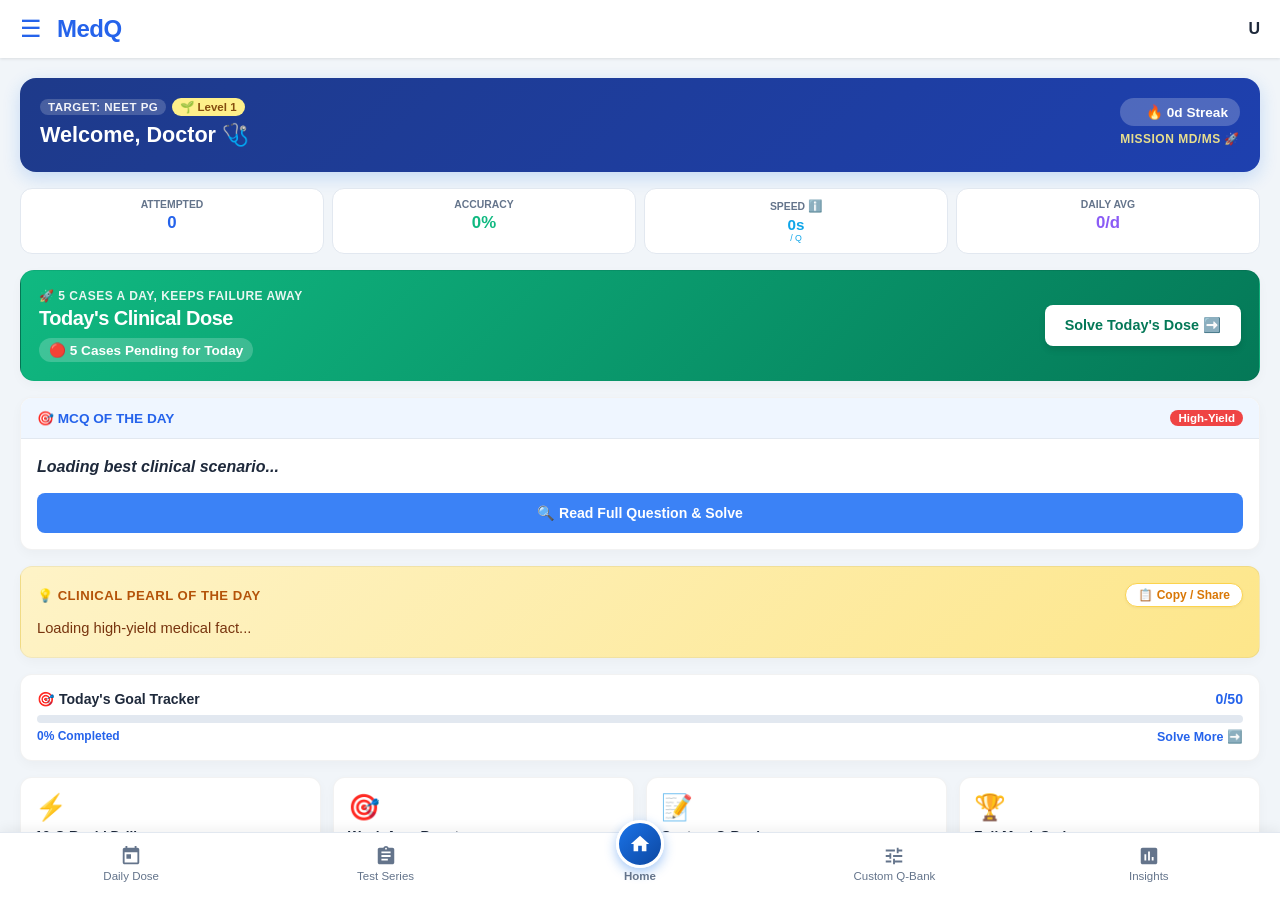
==== commit ce60add6: "Update index.html" ====
--- a/index.html
+++ b/index.html
@@ -3,17 +3,24 @@
 <head>
     <meta charset="UTF-8">
     <meta name="viewport" content="width=device-width, initial-scale=1.0, maximum-scale=1.0, user-scalable=no">
-    <title>MedQ - NEET PG / INI-CET Prep</title>
-        <!-- SEO & Social Media Meta Tags -->
-    <meta name="description" content="MedQ - The Ultimate NEET PG & INI-CET Preparation App. Practice high-yield clinical MCQs.">
-    <meta property="og:title" content="MedQ - Daily Medical MCQs">
-    <meta property="og:description" content="Boost your NEET PG prep with custom mock tests, daily doses, and instant insights.">
-    <meta property="og:image" content="https://yourwebsite.com/medq-banner.png">
+    <title>MedQ Daily | Medical MCQ Practice for NEET PG & INI-CET</title>
+    <!-- SEO & Social Metadata -->
+    <meta name="description" content="Practice medical MCQs for MBBS university exams, NEET PG and INI-CET. Explore daily quizzes, custom tests, mock exams and detailed explanations on MedQ Daily.">
+    <meta name="robots" content="index, follow, max-image-preview:large">
+    <link rel="canonical" href="https://medq-daily.netlify.app/">
+    <meta property="og:type" content="website">
+    <meta property="og:site_name" content="MedQ Daily">
+    <meta property="og:title" content="MedQ Daily | Medical MCQ Practice">
+    <meta property="og:description" content="Practice medical MCQs for MBBS university exams, NEET PG and INI-CET with daily quizzes, custom tests and mock exams.">
+    <meta property="og:url" content="https://medq-daily.netlify.app/">
+    <meta name="twitter:card" content="summary">
     <meta name="theme-color" content="#1a73e8">
-    <link rel="manifest" href="manifest.json">
+    <link rel="manifest" href="/manifest.json">
+    <link rel="sitemap" type="application/xml" href="/sitemap.xml">
     
 
     <script async src="https://pagead2.googlesyndication.com/pagead/js/adsbygoogle.js?client=ca-pub-5839775677116272" crossorigin="anonymous"></script>
+    <!-- Manual AdSense units are intentionally not hard-coded: add the real data-ad-slot ID from AdSense before creating manual units. Auto Ads script remains enabled. -->
        <!-- Firebase App & Firestore SDKs -->
     <script src="https://www.gstatic.com/firebasejs/9.22.1/firebase-app-compat.js"></script>
     <script src="https://www.gstatic.com/firebasejs/9.22.1/firebase-auth-compat.js"></script>
@@ -608,17 +615,22 @@
             border-color: #38bdf8 !important;
         }
 
-        #customExamPattern, #includePYQ {
-            border: 2px solid #60a5fa !important;
-            background: #ffffff !important;
-            font-weight: 700 !important;
-            border-radius: 8px !important;
-        }
-        body.dark-mode #customExamPattern, body.dark-mode #includePYQ {
-            background: #0f172a !important;
-            border-color: #38bdf8 !important;
-            color: #f8fafc !important;
-        }
+     #customExamPattern,
+#customPYQMode {
+    border: 2px solid #60a5fa !important;
+    background: #ffffff !important;
+    font-weight: 700 !important;
+    border-radius: 8px !important;
+    color: #1e293b !important;
+    width: 100%;
+}
+
+body.dark-mode #customExamPattern,
+body.dark-mode #customPYQMode {
+    background: #0f172a !important;
+    border-color: #38bdf8 !important;
+    color: #f8fafc !important;
+}
 
         /* 2. Year-Wise Folders */
         /* First Year: Soft Blue Shade */
@@ -1229,7 +1241,7 @@
     <!-- 3. Core Hero Stats (4 Blocks) -->
     <div style="display: grid; grid-template-columns: repeat(4, 1fr); gap: 8px; margin-bottom: 16px;">
         <div style="background: white; border: 1px solid var(--border); border-radius: 12px; padding: 10px 4px; text-align: center;">
-            <div style="font-size: 0.65rem; color: var(--text-gray); font-weight: 700; text-transform: uppercase;">Solved</div>
+            <div style="font-size: 0.65rem; color: var(--text-gray); font-weight: 700; text-transform: uppercase;">Attempted</div>
             <div id="homeStatSolved" style="font-size: 1.05rem; font-weight: 800; color: var(--primary); margin-top: 3px;">0</div>
         </div>
         <div style="background: white; border: 1px solid var(--border); border-radius: 12px; padding: 10px 4px; text-align: center;">
@@ -1493,18 +1505,30 @@
                 <h2 style="margin-bottom: 6px;">📝 Custom Q-Bank Studio</h2>
                 <p style="color: var(--text-gray); margin-bottom: 15px; font-size: 0.88rem;">Build your personalized mock test using specific filters.</p>
                 
-                <!-- NEW: Exam Pattern & PYQ Toggles -->
-                <div class="section-title" style="font-size: 0.9rem; margin-bottom: 10px;">1. Exam Pattern & PYQs</div>
-                <div style="display: grid; grid-template-columns: 1fr 1fr; gap: 10px; margin-bottom: 10px;">
-                    <select id="customExamPattern" style="padding: 10px; border-radius: 8px; border: 1px solid var(--border); font-size: 0.9rem; background: var(--bg-gray); outline: none;">
-                        <option value="NEET_PG">NEET PG Pattern</option>
-                        <option value="INI_CET">INI-CET Pattern</option>
-                    </select>
-                    <label style="display: flex; align-items: center; justify-content: center; gap: 8px; background: var(--primary-light); color: var(--primary); padding: 10px; border-radius: 8px; font-weight: 600; font-size: 0.85rem; border: 1px solid var(--primary); cursor: pointer;">
-                       <input type="checkbox" id="includePYQ" style="width: 16px; height: 16px; accent-color: var(--primary);"> Include PYQs
-
-                    </label>
-                </div>
+                <!-- CUSTOM EXAM PATTERN & PYQ SOURCE -->
+<div class="section-title" style="font-size: 0.9rem; margin-bottom: 10px;">
+    1. Exam Pattern & PYQ Selection
+</div>
+
+<div style="display: grid; grid-template-columns: 1fr 1fr; gap: 10px; margin-bottom: 10px;">
+
+    <select id="customExamPattern"
+        style="padding: 10px; border-radius: 8px; border: 1px solid var(--border); font-size: 0.9rem; background: var(--bg-gray); outline: none; min-width: 0;">
+        <option value="NEET_PG">NEET PG Pattern</option>
+        <option value="INI_CET">INI-CET Pattern</option>
+    </select>
+
+    <select id="customPYQMode"
+        style="padding: 10px; border-radius: 8px; border: 1px solid var(--border); font-size: 0.85rem; background: var(--bg-gray); outline: none; min-width: 0;">
+
+        <option value="NONE">No PYQs</option>
+        <option value="NEET_PG">NEET PG PYQs</option>
+        <option value="INI_CET">INI-CET PYQs</option>
+        <option value="BOTH">Both PYQs</option>
+
+    </select>
+
+</div>
 
                 <!-- UPDATED: Year-Wise Subject Selection -->
                 <div class="section-title" style="font-size: 0.9rem; margin-bottom: 10px; margin-top: 20px;">2. Select Subjects (By Year)</div>
@@ -1794,7 +1818,9 @@
             <!-- 💡 Marking Pattern Selector -->
             <div style="margin-bottom: 15px; text-align: left; background: var(--bg-gray); padding: 12px; border-radius: 8px; border: 1px solid var(--border);">
                 <label style="font-size: 0.85rem; font-weight: bold; color: var(--text-dark); display: block; margin-bottom: 5px;">Exam Marking Pattern:</label>
-                <select id="instExamPattern" style="width: 100%; padding: 8px; border-radius: 6px; border: 1px solid #ccc; font-size: 0.9rem; outline: none;">
+                <select id="instExamPattern"
+    onchange="updateInstructionTestInfo()"
+    style="width: 100%; padding: 8px; border-radius: 6px; border: 1px solid #ccc; font-size: 0.9rem; outline: none;">
                     <option value="NEET_PG">NEET PG (+4 / -1)</option>
                     <option value="INI_CET">INI-CET (+1 / -0.33)</option>
                 </select>
@@ -1809,7 +1835,7 @@
             <div style="text-align: left; background: #fffdf9; border: 1px solid #f3efe6; padding: 15px 20px; border-radius: 10px; margin-bottom: 25px;">
                 <h4 style="margin: 0 0 10px 0; text-align: center;">📋 Clinical Exam Instructions</h4>
                 <ul style="font-size: 0.9rem; color: #555; line-height: 1.6; padding-left: 18px; margin: 0;">
-                    <li>Navigate freely between questions using Next and Previous.</li>
+                    <li>NEET PG allows free navigation. INI-CET sections lock automatically when their 45-minute timer ends.</li>
                     <li>Unanswered questions are recorded as Skipped (0 marks).</li>
                     <li>The exam auto-submits when the timer reaches zero.</li>
                 </ul>
@@ -1840,6 +1866,9 @@
                 <div style="margin-left: 2px;">
                     <h3 id="activeTestTitle" style="margin: 0; font-size: 0.95rem; white-space: nowrap; overflow: hidden; text-overflow: ellipsis; max-width: 100px;">Test Name</h3>
                     <p style="margin: 2px 0 0 0; font-size: 0.75rem; opacity: 0.9;">Q <span id="currentQNum">1</span> of <span id="totalQNum">50</span></p>
+                    <p id="examSectionStatus"
+    style="margin: 3px 0 0 0; font-size: 0.65rem; opacity: 0.9; display: none;">
+</p>
                 </div>
             </div>
 
@@ -1939,6 +1968,28 @@
                 <button class="btn btn-outline" style="padding: 6px 12px; font-size: 0.8rem; width: auto;" onclick="setReviewFilter('FLAGGED')">🚩 Flagged</button>
             </div>
         </div>
+                <!-- RESULT REVIEW QUESTION PALETTE -->
+        <div style="padding: 10px 15px; background: #f8fafc; border-bottom: 1px solid var(--border);">
+            <div style="display: flex; justify-content: space-between; align-items: center; margin-bottom: 8px;">
+                <strong style="font-size: 0.85rem; color: var(--text-dark);">
+                    Question Navigator
+                </strong>
+                <span style="font-size: 0.72rem; color: var(--text-gray);">
+                    Tap any question
+                </span>
+            </div>
+
+            <div style="display: flex; gap: 12px; flex-wrap: wrap; margin-bottom: 10px; font-size: 0.7rem;">
+                <span style="color: #15803d;">● Correct</span>
+                <span style="color: #dc2626;">● Incorrect</span>
+                <span style="color: #64748b;">● Skipped</span>
+            </div>
+
+            <div id="reviewQuestionPalette"
+                style="display: grid; grid-template-columns: repeat(auto-fill, minmax(34px, 1fr)); gap: 7px; max-height: 110px; overflow-y: auto; padding: 2px;">
+            </div>
+        </div>
+        <!-- END RESULT REVIEW QUESTION PALETTE -->
 
         <div style="flex: 1; overflow-y: auto; padding: 20px; padding-bottom: 90px;">
             <div id="revQuestionText" style="font-size: 1.15rem; font-weight: 600; margin-bottom: 20px; line-height: 1.5;"></div>
@@ -2065,7 +2116,16 @@
                     <p style="margin: 2px 0 0 0; font-size: 0.75rem; color: var(--text-gray);">High-Yield Notes & Articles</p>
                 </div>
             </div>
-            <span style="font-size: 0.75rem; font-weight: 800; background: var(--primary-light); color: var(--primary); padding: 4px 10px; border-radius: 20px;">NEET PG</span>
+           <div style="display: flex; align-items: center; gap: 7px;">
+    <button onclick="openFlashcards()"
+        style="background: var(--primary); color: white; border: none; border-radius: 20px; padding: 7px 11px; font-size: 0.75rem; font-weight: 800; cursor: pointer; white-space: nowrap;">
+        🃏 Flashcards
+    </button>
+
+    <span style="font-size: 0.75rem; font-weight: 800; background: var(--primary-light); color: var(--primary); padding: 4px 10px; border-radius: 20px;">
+        NEET PG
+    </span>
+</div>
         </header>
 
         <!-- ভিউ A: হোম ফিড ও সাবজেক্ট ফোল্ডার -->
@@ -2105,7 +2165,85 @@
     </div>
 
 
-
+<!-- ================= MEDQ FLASHCARDS SCREEN ================= -->
+
+<div id="flashcardsScreen" class="hidden"
+    style="position: fixed; inset: 0; z-index: 1070; background: var(--bg-gray); display: flex; flex-direction: column;">
+
+    <header style="display: flex; justify-content: space-between; align-items: center; padding: 14px 16px; background: white; border-bottom: 1px solid var(--border);">
+        <div>
+            <h3 style="color: var(--primary); font-size: 1.05rem;">🃏 Flashcards</h3>
+            <p style="font-size: 0.75rem; color: var(--text-gray);">Active Recall & Rapid Revision</p>
+        </div>
+
+        <button onclick="closeFlashcards()"
+            style="border: 1px solid var(--border); background: white; padding: 7px 12px; border-radius: 8px; cursor: pointer; color: var(--text-dark);">
+            ✕ Close
+        </button>
+    </header>
+
+    <div style="padding: 14px; display: flex; flex-wrap: wrap; gap: 8px; background: white; border-bottom: 1px solid var(--border);">
+
+        <select id="flashcardSubjectFilter"
+            onchange="updateFlashcardTopicOptions(); applyFlashcardFilters()"
+            aria-label="Filter flashcards by subject"
+            style="flex: 1; min-width: 130px; padding: 9px; border: 1px solid var(--border); border-radius: 8px; background: var(--bg-gray);">
+            <option value="ALL">All Subjects</option>
+        </select>
+
+        <select id="flashcardTopicFilter"
+            onchange="applyFlashcardFilters()"
+            aria-label="Filter flashcards by topic"
+            style="flex: 1; min-width: 130px; padding: 9px; border: 1px solid var(--border); border-radius: 8px; background: var(--bg-gray);">
+            <option value="ALL">All Topics</option>
+        </select>
+
+        <label style="display: flex; align-items: center; gap: 6px; font-size: 0.8rem; font-weight: 600; padding: 8px;">
+            <input type="checkbox" id="flashcardSavedOnly" onchange="applyFlashcardFilters()">
+            Saved Only
+        </label>
+
+        <button onclick="shuffleFlashcards()"
+            style="padding: 8px 12px; border: 1px solid var(--border); border-radius: 8px; background: var(--primary-light); color: var(--primary); font-weight: 700; cursor: pointer;">
+            🔀 Shuffle
+        </button>
+    </div>
+
+    <div style="flex: 1; overflow-y: auto; padding: 18px; display: flex; flex-direction: column; justify-content: center;">
+
+        <div id="flashcardProgress"
+            style="text-align: center; font-size: 0.85rem; color: var(--text-gray); font-weight: 700; margin-bottom: 12px;">
+            0 / 0
+        </div>
+
+        <div id="flashcardCard"
+            style="min-height: 260px; background: white; border: 2px solid var(--border); border-radius: 18px; padding: 12px; display: flex; flex-direction: column; justify-content: center; align-items: center; box-shadow: 0 8px 25px rgba(0,0,0,0.06);">
+            <div id="flashcardContent" style="width:100%; display:flex; justify-content:center; align-items:center;"></div>
+        </div>
+
+        <div style="display: flex; justify-content: space-between; align-items: center; gap: 10px; margin-top: 16px;">
+
+            <button onclick="previousFlashcard()"
+                style="flex: 1; padding: 12px; border: 1px solid var(--border); border-radius: 10px; background: white; font-weight: 700; cursor: pointer;">
+                ← Previous
+            </button>
+
+            <button onclick="toggleFlashcardSaved()"
+                id="flashcardSaveButton"
+                style="padding: 12px 16px; border: 1px solid var(--border); border-radius: 10px; background: #fffbeb; color: #b45309; font-weight: 700; cursor: pointer;">
+                ☆ Save
+            </button>
+
+            <button onclick="nextFlashcard()"
+                style="flex: 1; padding: 12px; border: none; border-radius: 10px; background: var(--primary); color: white; font-weight: 700; cursor: pointer;">
+                Next →
+            </button>
+
+        </div>
+    </div>
+</div>
+
+<!-- ================= END MEDQ FLASHCARDS SCREEN ================= -->
     
     <!-- ================= MY FAVORITES MODAL ================= -->
     <div id="favoritesModal" class="hidden" style="position: fixed; top: 0; left: 0; width: 100%; height: 100%; background: rgba(0,0,0,0.6); z-index: 999999; display: flex; align-items: center; justify-content: center; padding: 20px;">
@@ -2388,6 +2526,7 @@
 <script src="./data/radiology.js"></script>
 <script src="./data/anesthesia.js"></script>
 <script src="./data/blog-data.js"></script>
+<script src="./data/flashcards.js"></script>
 
 <!-- ================= END EXTERNAL DATA FILES ================= -->
 
@@ -3396,6 +3535,10 @@
       let dailyQuestions = [];
       let currentDailyQ = 0;
       let dailyAnswers = [];
+      // DAILY QUIZ TIME ANALYTICS
+let dailyQuestionStartedAt = [];
+let dailyQuestionElapsed = [];
+let dailySessionStartedAt = 0;
 
             // 💡 ইউজারের ইয়ার অনুযায়ী সিলেবাস ফিল্টার করার লজিক
       function getAllowedSubjectsForUser() {
@@ -3408,6 +3551,105 @@
           return allowed;
       }
 
+
+function startDailyQuestionClock(index) {
+    if (dailyAnswers[index] !== null && dailyAnswers[index] !== undefined) {
+        return;
+    }
+
+    if (!dailyQuestionStartedAt[index]) {
+        dailyQuestionStartedAt[index] = Date.now();
+    }
+}
+
+function stopDailyQuestionClock(index) {
+    const startedAt = dailyQuestionStartedAt[index];
+
+    if (!startedAt) return;
+
+    const elapsed = Math.max(
+        0,
+        Math.round((Date.now() - startedAt) / 1000)
+    );
+
+    dailyQuestionElapsed[index] =
+        (dailyQuestionElapsed[index] || 0) + elapsed;
+
+    dailyQuestionStartedAt[index] = null;
+}
+
+function finishDailyTimingSummary() {
+    const times = dailyQuestionElapsed.map(function(seconds, index) {
+        return {
+            question: index + 1,
+            seconds: seconds || 0
+        };
+    }).filter(function(item) {
+        return item.seconds > 0;
+    });
+
+    const totalSeconds = times.reduce(function(total, item) {
+        return total + item.seconds;
+    }, 0);
+
+    const avgSeconds = times.length
+        ? Math.round(totalSeconds / times.length)
+        : 0;
+
+    const sorted = times.slice().sort(function(a, b) {
+        return a.seconds - b.seconds;
+    });
+
+    const fastest = sorted.length ? sorted[0] : null;
+    const slowest = sorted.length ? sorted[sorted.length - 1] : null;
+
+    const answeredCount = dailyAnswers.filter(function(answer) {
+        return answer !== null && answer !== undefined;
+    }).length;
+    const correctCount = dailyAnswers.reduce(function(total, answer, index) {
+        return total + (answer === dailyQuestions[index].ans ? 1 : 0);
+    }, 0);
+    const accuracy = answeredCount > 0
+        ? Math.round((correctCount / answeredCount) * 100)
+        : 0;
+
+    const summary = {
+        totalSeconds: totalSeconds,
+        averageSeconds: avgSeconds,
+        fastest: fastest,
+        slowest: slowest,
+        answeredCount: answeredCount,
+        correctCount: correctCount,
+        accuracy: accuracy,
+        date: new Date().toISOString()
+    };
+
+    localStorage.setItem(
+        'medqLastDailyTiming',
+        JSON.stringify(summary)
+    );
+
+    let message =
+        "Daily Dose Completed!\n\n" +
+        "Total Active Time: " + totalSeconds + " seconds\n" +
+        "Average Time: " + avgSeconds + " seconds/question\n" +
+        "Correct: " + correctCount + " / " + answeredCount + "\n" +
+        "Accuracy: " + accuracy + "%";
+
+    if (fastest) {
+        message +=
+            "\\nFastest: Q" + fastest.question +
+            " (" + fastest.seconds + " sec)";
+    }
+
+    if (slowest) {
+        message +=
+            "\\nSlowest: Q" + slowest.question +
+            " (" + slowest.seconds + " sec)";
+    }
+
+    return message;
+}
       function renderDailyMCQ() {
           const dailyMCQCount = 5;
           const today = new Date();
@@ -3420,14 +3662,20 @@
 
           dailyQuestions = typeof seededShuffle === 'function' ? seededShuffle(userPool, dateSeed).slice(0, dailyMCQCount) : userPool.slice(0, dailyMCQCount);
           dailyAnswers = new Array(dailyQuestions.length).fill(null);
-          currentDailyQ = 0;
-          renderSingleDailyQuestion();
+currentDailyQ = 0;
+
+dailyQuestionStartedAt = new Array(dailyQuestions.length).fill(null);
+dailyQuestionElapsed = new Array(dailyQuestions.length).fill(0);
+dailySessionStartedAt = Date.now();
+
+renderSingleDailyQuestion();
       }
       function renderSingleDailyQuestion() {
           const container = document.getElementById('dailyMcqContainer');
           if (!container || dailyQuestions.length === 0) return;
 
           const q = dailyQuestions[currentDailyQ];
+          startDailyQuestionClock(currentDailyQ);
           const hasAnswered = dailyAnswers[currentDailyQ] !== null;
           const userAns = dailyAnswers[currentDailyQ];
 
@@ -3447,42 +3695,18 @@
               <div class="mcq-q" style="font-size: 1.15rem; color: var(--text-dark);">${q.q} ${q.img ? `<img src="${q.img}" style="max-width:100%; border-radius:8px; margin-top:12px; border:1px solid #ddd; display:block;">` : ''}</div>
               <div class="options-container">`;
 
-          let fakePcts = [];
-          if (hasAnswered) {
-              let correctPct = 65 + ((q.id || currentDailyQ) % 20); 
-              let rem = 100 - correctPct;
-              for (let i = 0; i < q.opts.length; i++) {
-                  if (i === q.ans) {
-                      fakePcts.push(correctPct);
-                  } else {
-                      let p = Math.floor(rem / (q.opts.length - 1)) + (i % 3);
-                      fakePcts.push(p);
-                  }
-              }
-          }
-
           q.opts.forEach(function(opt, oIdx) {
               let optClass = "mcq-option";
               let pointerStyle = hasAnswered ? "pointer-events: none;" : "cursor: pointer;";
-              let percentHtml = "";
-              let barHtml = "";
-
-              if (hasAnswered) {
-                  if (oIdx === q.ans) {
-                      optClass += " correct";
-                      barHtml = `<div style="position:absolute; left:0; top:0; height:100%; width:${fakePcts[oIdx]}%; background:rgba(16, 185, 129, 0.2); border-radius:8px; z-index:0; transition: width 0.8s ease-out;"></div>`;
-                  } else if (oIdx === userAns) {
-                      optClass += " incorrect";
-                      barHtml = `<div style="position:absolute; left:0; top:0; height:100%; width:${fakePcts[oIdx]}%; background:rgba(239, 68, 68, 0.15); border-radius:8px; z-index:0; transition: width 0.8s ease-out;"></div>`;
-                  } else {
-                      barHtml = `<div style="position:absolute; left:0; top:0; height:100%; width:${fakePcts[oIdx]}%; background:rgba(0,0,0,0.05); border-radius:8px; z-index:0; transition: width 0.8s ease-out;"></div>`;
-                  }
-                  percentHtml = `<span style="font-weight:800; font-size:0.9rem; z-index:1; opacity:0.8;">${fakePcts[oIdx]}%</span>`;
+
+              if (hasAnswered && oIdx === q.ans) {
+                  optClass += " correct";
+              } else if (hasAnswered && oIdx === userAns) {
+                  optClass += " incorrect";
               }
-              html += `<div class="${optClass}" style="${pointerStyle} position:relative; overflow:hidden;" onclick="handleDailyAnswer(${currentDailyQ}, ${oIdx}, ${q.ans})">
-                  ${barHtml}
-                  <span style="z-index:1; position:relative;">${opt}</span>
-                  ${percentHtml}
+
+              html += `<div class="${optClass}" style="${pointerStyle}" onclick="handleDailyAnswer(${currentDailyQ}, ${oIdx}, ${q.ans})">
+                  <span>${opt}</span>
               </div>`;
           });
 
@@ -3522,13 +3746,32 @@
       }
 
       function handleDailyAnswer(qIndex, selectedIdx, correctIdx) {
-          if (typeof playUISound === 'function') playUISound('tap');
-          dailyAnswers[qIndex] = selectedIdx;
-          const isCorrect = (selectedIdx === correctIdx);
-          recordQuestionAttempt(isCorrect, dailyQuestions[qIndex]);
-          recordSubjectAttempt(dailyQuestions[qIndex].subject, isCorrect);
-          renderSingleDailyQuestion();
-      }
+    if (typeof playUISound === 'function') playUISound('tap');
+
+    if (dailyAnswers[qIndex] !== null &&
+        dailyAnswers[qIndex] !== undefined) {
+        return;
+    }
+
+    stopDailyQuestionClock(qIndex);
+
+    dailyAnswers[qIndex] = selectedIdx;
+
+    const isCorrect = (selectedIdx === correctIdx);
+
+    recordQuestionAttempt(
+        isCorrect,
+        dailyQuestions[qIndex],
+        selectedIdx
+    );
+
+    recordSubjectAttempt(
+        dailyQuestions[qIndex].subject,
+        isCorrect
+    );
+
+    renderSingleDailyQuestion();
+}
 
        function showDailyExplanation(qIndex) {
           if (typeof playUISound === 'function') playUISound('tab');
@@ -3623,23 +3866,37 @@
 
 
       function nextDailyQuestion() {
-          if (typeof playUISound === 'function') playUISound('tab');
-
-          if (currentDailyQ < dailyQuestions.length - 1) {
-              currentDailyQ++;
-              renderSingleDailyQuestion();
-          } else {
-              checkAndSaveStreak();
-              alert("🎉 Awesome, Doctor! 🩺\nGreat job completing today's dose!");
-              switchTab('tabHome');
-          }
-      }
+    if (typeof playUISound === 'function') playUISound('tab');
+
+    stopDailyQuestionClock(currentDailyQ);
+
+    if (currentDailyQ < dailyQuestions.length - 1) {
+        currentDailyQ++;
+        renderSingleDailyQuestion();
+    } else {
+        checkAndSaveStreak();
+
+        const summaryMessage = finishDailyTimingSummary();
+
+        alert(
+            "🎉 Awesome, Doctor!\n\n" + summaryMessage
+        );
+
+        switchTab('tabHome');
+    }
+}
 
 
       function prevDailyQuestion() {
-          playUISound('tab');
-          if (currentDailyQ > 0) { currentDailyQ--; renderSingleDailyQuestion(); }
-      }
+    playUISound('tab');
+
+    stopDailyQuestionClock(currentDailyQ);
+
+    if (currentDailyQ > 0) {
+        currentDailyQ--;
+        renderSingleDailyQuestion();
+    }
+}
 
             function loadArchiveMCQ(daysAgo) {
           playUISound('tap');
@@ -3656,6 +3913,9 @@
           dailyQuestions = typeof seededShuffle === 'function' ? seededShuffle(userPool, dateSeed).slice(0, dailyMCQCount) : userPool.slice(0, dailyMCQCount).reverse();
           dailyAnswers = new Array(dailyQuestions.length).fill(null);
           currentDailyQ = 0;
+          
+          dailyQuestionStartedAt = new Array(dailyQuestions.length).fill(null);
+dailyQuestionElapsed = new Array(dailyQuestions.length).fill(0);
           
           const headerTitle = document.getElementById('dailyDateTitle');
           if (headerTitle) { headerTitle.innerText = `Archive: ${targetDate.toLocaleDateString('en-GB', { day: 'numeric', month: 'short' })}`; }
@@ -3734,6 +3994,8 @@
       // --- ACTIVE TEST LOGIC ---
       let activeTestState = { questions: [], currentQ: 0, answers: [], timer: null, visited: {}, flags: {}, testName: '' };
       let currentReviewQ = 0;
+      let currentFilter = 'ALL';
+let filteredQuestionIndices = [];
 
       function submitTest() {
           playUISound('btn');
@@ -3744,9 +4006,18 @@
           let totalQ = activeTestState.questions.length;
 
           // 💡 ১. পরীক্ষার মোট সময় এবং প্রতি প্রশ্নের গড় সময় বের করা
-          let maxTime = totalQ * 60;
-          let timeLeft = window.currentTestTimeLeft !== undefined ? window.currentTestTimeLeft : maxTime;
-          let timeTakenSecs = maxTime - timeLeft;
+          let maxTime = activeTestState.totalDurationSeconds ||
+    getExamDurationSeconds(
+        activeTestState.examPattern || 'NEET_PG',
+        totalQ,
+        activeTestState.iniSectionMode
+    );
+
+let timeLeft = Number.isFinite(window.currentTestTimeLeft)
+    ? window.currentTestTimeLeft
+    : (activeTestState.totalTimeLeft ?? maxTime);
+
+let timeTakenSecs = Math.max(0, maxTime - timeLeft);
           if (timeTakenSecs < 0) timeTakenSecs = 0;
           let avgQTime = totalQ > 0 ? Math.round(timeTakenSecs / totalQ) : 0;
 
@@ -3781,7 +4052,7 @@
           }
           
           totalMarks = Math.round(totalMarks * 100) / 100;
-          if (totalMarks < 0) totalMarks = 0;
+          
 
           // 💡 ৪. শুধুমাত্র মক টেস্টের আসল সময় এবং সলভ সংখ্যা স্টোরেজে যোগ করা
           if (timeTakenSecs > 0) {
@@ -3882,8 +4153,9 @@
           const revScreen = document.getElementById('reviewScreen');
           revScreen.classList.remove('hidden');
           revScreen.style.display = 'flex';
-          currentReviewQ = 0;
+                    currentReviewQ = 0;
           renderReviewQuestion();
+          renderReviewPalette();
       }
 
       function setReviewFilter(filterType) {
@@ -3910,6 +4182,75 @@
               else if (currentFilter === 'FLAGGED' && isFlagged) { filteredQuestionIndices.push(idx); }
           });
       }
+
+function renderReviewPalette() {
+    const palette = document.getElementById('reviewQuestionPalette');
+    if (!palette || !activeTestState || !activeTestState.questions) return;
+
+    palette.innerHTML = '';
+
+    activeTestState.questions.forEach(function(q, idx) {
+        const userAns = activeTestState.answers[idx];
+
+        const isSkipped = userAns === null || userAns === undefined;
+        const isCorrect = !isSkipped && userAns === q.ans;
+        const isCurrent = filteredQuestionIndices[currentReviewQ] === idx;
+
+        let bg = '#64748b';
+        let color = '#ffffff';
+
+        if (isCorrect) {
+            bg = '#16a34a';
+        } else if (!isSkipped) {
+            bg = '#dc2626';
+        }
+
+        const button = document.createElement('button');
+        button.type = 'button';
+        button.textContent = idx + 1;
+
+        button.style.cssText = `
+            min-width: 34px;
+            height: 34px;
+            border: ${isCurrent ? '3px solid #2563eb' : '1px solid transparent'};
+            border-radius: 7px;
+            background: ${bg};
+            color: ${color};
+            font-weight: 800;
+            font-size: 0.78rem;
+            cursor: pointer;
+        `;
+
+        button.title = isCorrect
+            ? 'Correct Answer'
+            : (isSkipped ? 'Unanswered' : 'Incorrect Answer');
+
+        button.onclick = function() {
+            jumpToReviewQuestion(idx);
+        };
+
+        palette.appendChild(button);
+    });
+}
+
+function jumpToReviewQuestion(questionIndex) {
+    playUISound('tap');
+
+    // Switch to All so every question is reachable
+    currentFilter = 'ALL';
+    document.getElementById('revFilterName').innerText = 'ALL';
+
+    applyReviewFilter();
+
+    const targetIndex = filteredQuestionIndices.indexOf(questionIndex);
+
+    if (targetIndex === -1) return;
+
+    currentReviewQ = targetIndex;
+
+    renderReviewQuestion();
+    renderReviewPalette();
+}
 
       function renderReviewQuestion() {
           if (filteredQuestionIndices.length === 0) return;
@@ -4039,66 +4380,163 @@
               return; 
           }
           
-          var pyqCheckbox = document.getElementById('includePYQ');
-          var wantPYQ = pyqCheckbox ? pyqCheckbox.checked : false;
-
-          
-let topicPool = qBank.filter(function(q) {
-    return selectedTopics.some(function(selected) {
-        return q.subject === selected.subject &&
-               q.topic === selected.topic;
-    });
-});
-
-
+            // ================= CUSTOM PYQ SOURCE FILTER =================
+
+          var pyqModeSelect = document.getElementById('customPYQMode');
+          var pyqMode = pyqModeSelect ? pyqModeSelect.value : 'NONE';
+
+          // Identify whether a question is a PYQ
+          function isPYQQuestion(q) {
+              return q.isPYQ === true ||
+                     (q.tags && q.tags.indexOf('PYQ') > -1) ||
+                     !!q.pyqExam;
+          }
+
+          // Identify the PYQ examination source
+          function getPYQExam(q) {
+              var exam = String(q.pyqExam || '')
+                  .toUpperCase()
+                  .replace(/[\s-]/g, '_');
+
+              if (exam === 'NEET_PG' || exam === 'NEETPG') {
+                  return 'NEET_PG';
+              }
+
+              if (exam === 'INI_CET' || exam === 'INICET') {
+                  return 'INI_CET';
+              }
+
+              return 'UNSPECIFIED';
+          }
+
+          // First filter by selected subjects and topics
+          let topicPool = qBank.filter(function(q) {
+              return selectedTopics.some(function(selected) {
+                  return q.subject === selected.subject &&
+                         q.topic === selected.topic;
+              });
+          });
+
+          // Then filter by difficulty
           topicPool = topicPool.filter(function(q) {
-    return getQuestionDifficulty(q) === selectedCustomDifficulty;
-});
-
-if (topicPool.length === 0) {
-    alert("No questions available for the selected subjects, topics and difficulty.");
-    return;
-}
+              return getQuestionDifficulty(q) === selectedCustomDifficulty;
+          });
+
+          if (topicPool.length === 0) {
+              alert("No questions available for the selected subjects, topics and difficulty.");
+              return;
+          }
+
+          // Separate normal questions and PYQs
+          let regularQuestions = topicPool.filter(function(q) {
+              return !isPYQQuestion(q);
+          });
+
+          let pyqQuestions = topicPool.filter(function(q) {
+              return isPYQQuestion(q);
+          });
+
+          // Select PYQs according to the chosen source
+          if (pyqMode === 'NEET_PG') {
+
+              pyqQuestions = pyqQuestions.filter(function(q) {
+                  return getPYQExam(q) === 'NEET_PG';
+              });
+
+          } else if (pyqMode === 'INI_CET') {
+
+              pyqQuestions = pyqQuestions.filter(function(q) {
+                  return getPYQExam(q) === 'INI_CET';
+              });
+
+          } else if (pyqMode === 'BOTH') {
+
+              // Include both exam-specific and older unclassified PYQs
+              // No additional filtering required
+
+          } else {
+
+              // NONE: Do not include any PYQs
+              pyqQuestions = [];
+          }
+
+          // Shuffle both pools
+          regularQuestions.sort(function() {
+              return Math.random() - 0.5;
+          });
+
+          pyqQuestions.sort(function() {
+              return Math.random() - 0.5;
+          });
 
           let finalCustomQs = [];
 
-          if (wantPYQ) {
-              let maxPyqCount = Math.max(1, Math.round(selectedCustomQCount * 0.18));
-              
-              let pyqQuestions = topicPool.filter(function(q) {
-                  return q.isPYQ === true || (q.tags && q.tags.indexOf('PYQ') > -1);
-              });
-              let regularQuestions = topicPool.filter(function(q) {
-                  return !q.isPYQ && (!q.tags || q.tags.indexOf('PYQ') === -1);
-              });
-
-              pyqQuestions.sort(function() { return 0.5 - Math.random(); });
-              regularQuestions.sort(function() { return 0.5 - Math.random(); });
+          if (pyqMode === 'NONE') {
+
+              // Only normal Question Bank questions
+              finalCustomQs = regularQuestions.slice(0, selectedCustomQCount);
+
+          } else {
+
+              // Preserve the existing maximum 18% PYQ allocation
+              let maxPyqCount = Math.max(
+                  1,
+                  Math.round(selectedCustomQCount * 0.18)
+              );
 
               let pickedPYQs = pyqQuestions.slice(0, maxPyqCount);
+
               let neededRegular = selectedCustomQCount - pickedPYQs.length;
+
               let pickedRegular = regularQuestions.slice(0, neededRegular);
 
               finalCustomQs = pickedPYQs.concat(pickedRegular);
+
+              // If normal questions are insufficient,
+              // use additional PYQs from the selected source only
               if (finalCustomQs.length < selectedCustomQCount) {
-                  let remaining = topicPool.filter(function(q) { return !finalCustomQs.includes(q); });
-                  remaining.sort(function() { return 0.5 - Math.random(); });
-                  finalCustomQs = finalCustomQs.concat(remaining.slice(0, selectedCustomQCount - finalCustomQs.length));
+
+                  let remainingPYQs = pyqQuestions.filter(function(q) {
+                      return !pickedPYQs.includes(q);
+                  });
+
+                  finalCustomQs = finalCustomQs.concat(
+                      remainingPYQs.slice(
+                          0,
+                          selectedCustomQCount - finalCustomQs.length
+                      )
+                  );
               }
-          } else {
-              let regularPool = topicPool.filter(function(q) {
-                  return !q.isPYQ && (!q.tags || q.tags.indexOf('PYQ') === -1);
-              });
-              let poolToUse = regularPool.length >= selectedCustomQCount ? regularPool : topicPool;
-              poolToUse.sort(function() { return 0.5 - Math.random(); });
-              finalCustomQs = poolToUse.slice(0, selectedCustomQCount);
-          }
+          }
+
+          // Stop if no eligible question exists
+          if (finalCustomQs.length === 0) {
+              alert("No eligible questions found for the selected PYQ source and filters.");
+              return;
+          }
+
+          // Inform the user if fewer questions are available
+          if (finalCustomQs.length < selectedCustomQCount) {
+              alert(
+                  "Only " + finalCustomQs.length +
+                  " eligible questions are available for your selected filters."
+              );
+          }
+
+          // ================= END CUSTOM PYQ SOURCE FILTER =================
 
           finalCustomQs.sort(function() { return 0.5 - Math.random(); });
           
           var patternSelect = document.getElementById('customExamPattern');
           var patternName = patternSelect && patternSelect.value === 'INI_CET' ? "INI-CET" : "NEET PG";
-          const customTitle = `Custom Mock (${patternName} • ${finalCustomQs.length} Qs)`;
+          const pyqSourceLabel = {
+    NONE: "No PYQs",
+    NEET_PG: "NEET PG PYQs",
+    INI_CET: "INI-CET PYQs",
+    BOTH: "Both PYQs"
+}[pyqMode] || "No PYQs";
+
+const customTitle = `Custom Mock (${patternName} • ${pyqSourceLabel} • ${finalCustomQs.length} Qs)`;
           
           pendingTestParams = {
               seedId: 'custom_' + Date.now(),
@@ -4146,11 +4584,12 @@
           // 💡 মেইন কন্টেইনারের গ্লোবাল গ্রিড ক্লাস মুছে ফেলা হলো যাতে ডিজাইন না ঘাটে
           container.classList.remove('syllabus-container');
           
-          const totalMocks = 5;      
-          const qsPerGrandMock = 200; 
-          const qsPerHalfMock = 100;
-          const qsPerMiniGrandMock = 50;
-          const qsPerMiniMock = 20;  
+          const totalMocks = 5;
+const qsPerNeetGrandMock = 180;
+const qsPerIniGrandMock = 200;
+const qsPerHalfMock = 90;
+const qsPerMiniGrandMock = 50;
+const qsPerMiniMock = 20;
           const subjectIcons = { "Anatomy": "🦴", "Physiology": "🫀", "Biochemistry": "🧬", "Pathology": "🔬", "Pharmacology": "💊", "Microbiology": "🦠", "Forensic Medicine": "⚖️", "PSM": "🌍", "ENT": "👂", "Ophthalmology": "👁️", "Medicine": "🩺", "Surgery": "✂️", "OBG": "🤰", "Pediatrics": "🍼", "Orthopedics": "🦵", "Psychiatry": "🧠", "Dermatology": "🧴", "Radiology": "🩻", "Anesthesia": "💉" };
 
           // 💡 1. Full PYQ Papers (isPyqOnly = true)
@@ -4158,7 +4597,7 @@
           let neetFullPyqs = '';
           let iniFullPyqs = '';
           pyqYears.forEach(function(year) {
-              neetFullPyqs += `<button class="btn btn-outline" style="margin-bottom:10px; text-align:left; font-size: 0.9rem;" onclick="startStandardTest('pyq_neet_full_${year}', 'NEET PG ${year} (Full Paper)', null, 200, 'NEET_PG', true)">📅 NEET PG ${year} (Full Paper)</button>`;
+              neetFullPyqs += `<button class="btn btn-outline" style="margin-bottom:10px; text-align:left; font-size: 0.9rem;" onclick="startStandardTest('pyq_neet_full_${year}', 'NEET PG ${year} (Full Paper)', null, 180, 'NEET_PG', true)">📅 NEET PG ${year} (Full Paper)</button>`;
               iniFullPyqs += `<button class="btn btn-outline" style="margin-bottom:10px; text-align:left; font-size: 0.9rem;" onclick="startStandardTest('pyq_ini_full_${year}', 'INI-CET ${year} (Full Paper)', null, 200, 'INI_CET', true)">📅 INI-CET ${year} (Full Paper)</button>`;
           });
 
@@ -4174,17 +4613,76 @@
           // 💡 Standard Mocks (isPyqOnly = false)
           let neetGrandMocks = '';
           let iniGrandMocks = '';
-          for(let i = 1; i <= totalMocks; i++) { 
-              neetGrandMocks += `<button class="btn btn-outline" style="margin-bottom:10px; text-align:left;" onclick="startStandardTest('neet_mock_${i}', 'NEET PG Full Mock ${i}', null, ${qsPerGrandMock}, 'NEET_PG', false)">🏆 NEET PG Full Mock ${i} (200 MCQs)</button>`; 
-              iniGrandMocks += `<button class="btn btn-outline" style="margin-bottom:10px; text-align:left;" onclick="startStandardTest('ini_mock_${i}', 'INI-CET Full Mock ${i}', null, ${qsPerGrandMock}, 'INI_CET', false)">🏆 INI-CET Full Mock ${i} (200 MCQs)</button>`; 
-          }
+          for (let i = 1; i <= totalMocks; i++) {
+
+    neetGrandMocks += `
+        <button class="btn btn-outline"
+            style="margin-bottom:10px; text-align:left;"
+            onclick="startStandardTest(
+                'neet_mock_${i}',
+                'NEET PG Full Mock ${i}',
+                null,
+                ${qsPerNeetGrandMock},
+                'NEET_PG',
+                false
+            )">
+            🏆 NEET PG Full Mock ${i} (180 MCQs)
+        </button>
+    `;
+
+    iniGrandMocks += `
+        <button class="btn btn-outline"
+            style="margin-bottom:10px; text-align:left;"
+            onclick="startStandardTest(
+                'ini_mock_${i}',
+                'INI-CET Full Mock ${i}',
+                null,
+                ${qsPerIniGrandMock},
+                'INI_CET',
+                false
+            )">
+            🏆 INI-CET Full Mock ${i} (200 MCQs)
+        </button>
+    `;
+}
 
           let halfMockButtons = '';
-          let miniGrandButtons = '';
-          for(let i = 1; i <= totalMocks; i++) { 
-              halfMockButtons += `<button class="btn btn-outline" style="margin-bottom:10px; text-align:left;" onclick="startStandardTest('half_mock_${i}', 'Half Grand Mock ${i}', null, ${qsPerHalfMock}, 'USER_CHOICE', false)">⏱️ Half Grand Mock ${i} (100 MCQs)</button>`; 
-              miniGrandButtons += `<button class="btn btn-outline" style="margin-bottom:10px; text-align:left;" onclick="startStandardTest('mini_grand_${i}', 'Mini Grand Mock ${i}', null, ${qsPerMiniGrandMock}, 'USER_CHOICE', false)">⚡ Mini Grand Mock ${i} (50 MCQs)</button>`; 
-          }
+let miniGrandButtons = '';
+
+for (let i = 1; i <= totalMocks; i++) {
+
+    halfMockButtons += `
+        <button class="btn btn-outline"
+            style="margin-bottom:10px; text-align:left;"
+            onclick="startStandardTest(
+                'half_mock_${i}',
+                'Half Grand Mock ${i}',
+                null,
+                0,
+                'USER_CHOICE',
+                false,
+                'HALF'
+            )">
+            ⏱️ Half Grand Mock ${i} (Pattern Based)
+        </button>
+    `;
+
+    miniGrandButtons += `
+        <button class="btn btn-outline"
+            style="margin-bottom:10px; text-align:left;"
+            onclick="startStandardTest(
+                'mini_grand_${i}',
+                'Mini Grand Mock ${i}',
+                null,
+                0,
+                'USER_CHOICE',
+                false,
+                'MINI_GRAND'
+            )">
+            ⚡ Mini Grand Mock ${i} (Pattern Based)
+        </button>
+    `;
+}
 
           // 💡 Custom HTML with Responsive Grids
           let html = `
@@ -4421,38 +4919,226 @@
 
               let pendingTestParams = null;
 
+// ================= EXAM PATTERN & TIMER HELPERS =================
+
+function getQuestionPYQExam(q) {
+    const exam = String(q.pyqExam || '')
+        .toUpperCase()
+        .replace(/[\s-]/g, '_');
+
+    if (exam === 'NEETPG' || exam === 'NEET_PG') return 'NEET_PG';
+    if (exam === 'INICET' || exam === 'INI_CET') return 'INI_CET';
+
+    return 'UNSPECIFIED';
+}
+
+function isQuestionFromSelectedPYQExam(q, exam) {
+    const isPYQ = q.isPYQ === true ||
+        (Array.isArray(q.tags) && q.tags.includes('PYQ')) ||
+        !!q.pyqExam;
+
+    return isPYQ && getQuestionPYQExam(q) === exam;
+}
+
+function getExamDurationSeconds(pattern, questionCount, useIniSections) {
+    if (pattern === 'INI_CET' && useIniSections && questionCount >= 50) {
+        return Math.ceil(questionCount / 50) * 45 * 60;
+    }
+
+    const secondsPerQuestion = pattern === 'INI_CET' ? 54 : 70;
+
+    return Math.round(questionCount * secondsPerQuestion);
+}
+
+function formatExamDuration(seconds) {
+    const totalMinutes = Math.floor(seconds / 60);
+    const remainingSeconds = seconds % 60;
+
+    if (remainingSeconds === 0) {
+        return totalMinutes + " Mins";
+    }
+
+    return totalMinutes + "m " + remainingSeconds + "s";
+}
+
+function getActiveSectionBounds() {
+    const total = activeTestState.questions.length;
+
+    if (!activeTestState.iniSectionMode) {
+        return {
+            start: 0,
+            end: total - 1
+        };
+    }
+
+    const start = activeTestState.sectionIndex * 50;
+
+    return {
+        start: start,
+        end: Math.min(start + 49, total - 1)
+    };
+}
+
+function updateExamSectionStatus() {
+    let status = document.getElementById('examSectionStatus');
+
+    if (!status) return;
+
+    if (!activeTestState || !activeTestState.iniSectionMode) {
+        status.innerText = '';
+        status.style.display = 'none';
+        return;
+    }
+
+    status.style.display = 'block';
+
+    status.innerText =
+        'Part ' + (activeTestState.sectionIndex + 1) +
+        ' of ' + activeTestState.sectionCount +
+        ' • 50-question sections • 45 min each';
+}
+
+// Update the instructions screen when the exam pattern changes
+function updateInstructionTestInfo() {
+    if (!pendingTestParams) return;
+
+    const pattern = document.getElementById('instExamPattern').value;
+
+    let requestedCount = pendingTestParams.maxQs;
+
+    if (pendingTestParams.mockTier === 'HALF') {
+        requestedCount = pattern === 'INI_CET' ? 100 : 90;
+    } else if (pendingTestParams.mockTier === 'MINI_GRAND') {
+        requestedCount = 50;
+    }
+
+    if (pendingTestParams.customPool) {
+        requestedCount = pendingTestParams.customPool.length;
+    }
+
+    const pool = qBank.filter(function(q) {
+        const subjectMatch = pendingTestParams.subjectFilter
+            ? q.subject === pendingTestParams.subjectFilter
+            : true;
+
+        const pyqMatch = pendingTestParams.isPyqOnly
+            ? isQuestionFromSelectedPYQExam(q, pendingTestParams.pyqExam)
+            : true;
+
+        return subjectMatch && pyqMatch;
+    });
+
+    const actualCount = pendingTestParams.customPool
+        ? pendingTestParams.customPool.length
+        : Math.min(requestedCount, pool.length);
+
+    const useIniSections =
+        pattern === 'INI_CET' &&
+        actualCount >= 50;
+
+    const duration = getExamDurationSeconds(
+        pattern,
+        actualCount,
+        useIniSections
+    );
+
+    document.getElementById('instQCount').innerText = actualCount;
+    document.getElementById('instTime').innerText =
+        formatExamDuration(duration);
+}
+
+// ================= END EXAM HELPERS =================
+
       function proceedToActualTest() {
-          if (!pendingTestParams) return;
-          playUISound('btn');
-          
-          var finalPattern = document.getElementById('instExamPattern').value;
-          pendingTestParams.examPattern = finalPattern;
-          
-          document.getElementById('instructionScreen').style.display = 'none';
-
-          var seedId = pendingTestParams.seedId;
-          var testName = pendingTestParams.testName;
-          var subjectFilter = pendingTestParams.subjectFilter;
-          var maxQs = pendingTestParams.maxQs;
-          var customPool = pendingTestParams.customPool;
-          var pattern = pendingTestParams.examPattern;
-          var isPyqOnly = pendingTestParams.isPyqOnly; // 💡 PYQ ফিল্টারের স্ট্যাটাস
-
-          if (customPool) {
-              activeTestState = { questions: customPool, answers: new Array(customPool.length).fill(null), currentQ: 0, timer: null, visited: {}, flags: {}, testName: testName, examPattern: pattern };
-              document.getElementById('activeTestTitle').innerText = testName;
-              document.getElementById('totalQNum').innerText = customPool.length;
-              var tabs = document.querySelectorAll('.tab-content');
-              for(var t=0; t<tabs.length; t++){ tabs[t].classList.add('hidden'); }
-              const actScreen = document.getElementById('activeTestScreen');
-              actScreen.classList.remove('hidden');
-              actScreen.style.display = '';
-              renderQuestion();
-              startTestTimer(customPool.length * 60);
-          } else {
-              executeStandardTest(seedId, testName, subjectFilter, maxQs, pattern, isPyqOnly);
-          }
-      }
+    if (!pendingTestParams) return;
+
+    playUISound('btn');
+
+    const pattern = document.getElementById('instExamPattern').value;
+
+    pendingTestParams.examPattern = pattern;
+
+    // Determine the actual question count for the selected mock type
+    if (pendingTestParams.mockTier === 'HALF') {
+        pendingTestParams.maxQs =
+            pattern === 'INI_CET' ? 100 : 90;
+
+    } else if (pendingTestParams.mockTier === 'MINI_GRAND') {
+        pendingTestParams.maxQs = 50;
+    }
+
+    updateInstructionTestInfo();
+
+    const seedId = pendingTestParams.seedId;
+    const testName = pendingTestParams.testName;
+    const subjectFilter = pendingTestParams.subjectFilter;
+    const maxQs = pendingTestParams.maxQs;
+
+    const customPool = pendingTestParams.customPool;
+
+    document.getElementById('instructionScreen').style.display = 'none';
+
+    if (customPool) {
+        const useIniSections =
+    pattern === 'INI_CET' && customPool.length >= 50;
+
+const customSectionCount = useIniSections
+    ? Math.ceil(customPool.length / 50)
+    : 1;
+
+const totalDuration = getExamDurationSeconds(
+    pattern,
+    customPool.length,
+    useIniSections
+);
+
+        activeTestState = {
+            questions: customPool,
+            answers: new Array(customPool.length).fill(null),
+            currentQ: 0,
+            timer: null,
+            visited: {},
+            flags: {},
+            testName: testName,
+            examPattern: pattern,
+            iniSectionMode: useIniSections,
+sectionIndex: 0,
+sectionCount: customSectionCount,
+sectionTimeLeft: useIniSections ? 45 * 60 : totalDuration,
+totalDurationSeconds: totalDuration,
+totalTimeLeft: totalDuration
+        };
+
+        document.getElementById('activeTestTitle').innerText = testName;
+        document.getElementById('totalQNum').innerText = customPool.length;
+
+        const tabs = document.querySelectorAll('.tab-content');
+
+        for (let t = 0; t < tabs.length; t++) {
+            tabs[t].classList.add('hidden');
+        }
+
+        const actScreen = document.getElementById('activeTestScreen');
+        actScreen.classList.remove('hidden');
+        actScreen.style.display = '';
+
+        window.currentTestTimeLeft = totalDuration;
+
+        renderQuestion();
+        startTestTimer(totalDuration);
+
+    } else {
+        executeStandardTest(
+            seedId,
+            testName,
+            subjectFilter,
+            maxQs,
+            pattern,
+            pendingTestParams.isPyqOnly,
+            pendingTestParams.pyqExam
+        );
+    }
+}
 
       function cancelInstructions() {
           playUISound('tap');
@@ -4460,117 +5146,310 @@
       }
 
       // 💡 isPyqOnly প্যারামিটার অ্যাড করা হলো
-      function startStandardTest(seedId, testName, subjectFilter, maxQs, forcedPattern, isPyqOnly) {
-          playUISound('tab');
-          
-          // 💡 শুধুমাত্র PYQ বা নরমাল প্রশ্ন ফিল্টার করার আসল লজিক
-          let pool = qBank.filter(function(q) {
-              let subMatch = subjectFilter ? q.subject === subjectFilter : true;
-              let pyqMatch = isPyqOnly ? (q.isPYQ === true || (q.tags && q.tags.indexOf('PYQ') > -1)) : true;
-              return subMatch && pyqMatch;
-          });
-          
-          if (pool.length === 0) { 
-              alert("Stay tuned! " + (isPyqOnly ? "Previous Year Questions (PYQs)" : "High-yield MCQs") + " for this section are being added very soon."); 
-              return; 
-          }
-          
-          const actualQCount = Math.min(maxQs, pool.length);
-          
-          pendingTestParams = { seedId: seedId, testName: testName, subjectFilter: subjectFilter, maxQs: maxQs, isPyqOnly: isPyqOnly || false };
-
-          document.getElementById('instTestTitle').innerText = testName;
-          document.getElementById('instQCount').innerText = actualQCount;
-          document.getElementById('instTime').innerText = actualQCount + " Mins";
-          
-          var patternSelect = document.getElementById('instExamPattern');
-          if (forcedPattern === 'NEET_PG') {
-              patternSelect.value = 'NEET_PG';
-              patternSelect.disabled = true;
-          } else if (forcedPattern === 'INI_CET') {
-              patternSelect.value = 'INI_CET';
-              patternSelect.disabled = true;
-          } else {
-              patternSelect.disabled = false; 
-          }
-          
-          document.getElementById('instructionScreen').style.display = 'flex';
-      }
-
-      function executeStandardTest(seedId, testName, subjectFilter, maxQs, pattern, isPyqOnly) {
-          // 💡 টেস্ট শুরু হওয়ার সময়ও ফিল্টারটি পুনরায় চেক করবে
-          let poolToUse = qBank.filter(function(q) {
-              return isPyqOnly ? (q.isPYQ === true || (q.tags && q.tags.indexOf('PYQ') > -1)) : true;
-          });
-          
-          let selectedQs = [];
-          if (subjectFilter) {
-              let pool = poolToUse.filter(function(q){ return q.subject === subjectFilter; });
-              if (pool.length === 0) return;
-              let shuffledPool = seededShuffle(pool, seedId);
-              let subtopicMap = {};
-              shuffledPool.forEach(function(q) {
-                  if (!subtopicMap[q.topic]) subtopicMap[q.topic] = [];
-                  subtopicMap[q.topic].push(q);
-              });
-              let keys = Object.keys(subtopicMap);
-              let i = 0;
-              while (selectedQs.length < maxQs && selectedQs.length < shuffledPool.length) {
-                  let key = keys[i % keys.length];
-                  if (subtopicMap[key].length > 0) { selectedQs.push(subtopicMap[key].shift()); }
-                  i++;
-              }
-          } else {
-              let shuffledPool = seededShuffle(poolToUse, seedId);
-              let subjectMap = {};
-              shuffledPool.forEach(function(q) {
-                  if (!subjectMap[q.subject]) subjectMap[q.subject] = [];
-                  subjectMap[q.subject].push(q);
-              });
-              let keys = Object.keys(subjectMap);
-              let i = 0;
-              while (selectedQs.length < maxQs && selectedQs.length < shuffledPool.length) {
-                  let key = keys[i % keys.length];
-                  if (subjectMap[key].length > 0) { selectedQs.push(subjectMap[key].shift()); }
-                  i++;
-              }
-          }
-          selectedQs = seededShuffle(selectedQs, seedId + "_final");
-          
-          activeTestState = { questions: selectedQs, answers: new Array(selectedQs.length).fill(null), currentQ: 0, timer: null, visited: {}, flags: {}, testName: testName, examPattern: pattern };
-          
-          document.getElementById('activeTestTitle').innerText = testName;
-          document.getElementById('totalQNum').innerText = selectedQs.length;
-          var tabs = document.querySelectorAll('.tab-content');
-          for(var t=0; t<tabs.length; t++){ tabs[t].classList.add('hidden'); }
-          document.getElementById('activeTestScreen').classList.remove('hidden');
-          renderQuestion();
-          startTestTimer(selectedQs.length * 60);
-      }
-
-
+      function startStandardTest(
+    seedId,
+    testName,
+    subjectFilter,
+    maxQs,
+    forcedPattern,
+    isPyqOnly,
+    mockTier
+) {
+    playUISound('tab');
+
+    const pyqExam = isPyqOnly ? forcedPattern : null;
+
+    let pool = qBank.filter(function(q) {
+        const subMatch = subjectFilter
+            ? q.subject === subjectFilter
+            : true;
+
+        const pyqMatch = isPyqOnly
+            ? isQuestionFromSelectedPYQExam(q, pyqExam)
+            : true;
+
+        return subMatch && pyqMatch;
+    });
+
+    if (pool.length === 0) {
+        alert(
+            "No questions are currently available for this exam and selection."
+        );
+        return;
+    }
+
+    pendingTestParams = {
+        seedId: seedId,
+        testName: testName,
+        subjectFilter: subjectFilter,
+        maxQs: maxQs,
+        isPyqOnly: isPyqOnly || false,
+        pyqExam: pyqExam,
+        mockTier: mockTier || null
+    };
+
+    document.getElementById('instTestTitle').innerText = testName;
+
+    const patternSelect = document.getElementById('instExamPattern');
+
+    if (forcedPattern === 'NEET_PG') {
+        patternSelect.value = 'NEET_PG';
+        patternSelect.disabled = true;
+    } else if (forcedPattern === 'INI_CET') {
+        patternSelect.value = 'INI_CET';
+        patternSelect.disabled = true;
+    } else {
+        patternSelect.disabled = false;
+    }
+
+    patternSelect.onchange = updateInstructionTestInfo;
+
+    updateInstructionTestInfo();
+
+    document.getElementById('instructionScreen').style.display = 'flex';
+}
+
+      function executeStandardTest(
+    seedId,
+    testName,
+    subjectFilter,
+    maxQs,
+    pattern,
+    isPyqOnly,
+    pyqExam
+) {
+    let poolToUse = qBank.filter(function(q) {
+        return isPyqOnly
+            ? isQuestionFromSelectedPYQExam(q, pyqExam)
+            : true;
+    });
+
+    let selectedQs = [];
+
+    if (subjectFilter) {
+        let pool = poolToUse.filter(function(q) {
+            return q.subject === subjectFilter;
+        });
+
+        if (pool.length === 0) {
+            alert("No questions available for this subject.");
+            return;
+        }
+
+        let shuffledPool = seededShuffle(pool, seedId);
+
+        let subtopicMap = {};
+
+        shuffledPool.forEach(function(q) {
+            if (!subtopicMap[q.topic]) {
+                subtopicMap[q.topic] = [];
+            }
+
+            subtopicMap[q.topic].push(q);
+        });
+
+        let keys = Object.keys(subtopicMap);
+        let i = 0;
+
+        while (
+            selectedQs.length < maxQs &&
+            selectedQs.length < shuffledPool.length
+        ) {
+            let key = keys[i % keys.length];
+
+            if (subtopicMap[key].length > 0) {
+                selectedQs.push(subtopicMap[key].shift());
+            }
+
+            i++;
+        }
+
+    } else {
+        let shuffledPool = seededShuffle(poolToUse, seedId);
+
+        let subjectMap = {};
+
+        shuffledPool.forEach(function(q) {
+            if (!subjectMap[q.subject]) {
+                subjectMap[q.subject] = [];
+            }
+
+            subjectMap[q.subject].push(q);
+        });
+
+        let keys = Object.keys(subjectMap);
+        let i = 0;
+
+        while (
+            selectedQs.length < maxQs &&
+            selectedQs.length < shuffledPool.length
+        ) {
+            let key = keys[i % keys.length];
+
+            if (subjectMap[key].length > 0) {
+                selectedQs.push(subjectMap[key].shift());
+            }
+
+            i++;
+        }
+    }
+
+    selectedQs = seededShuffle(selectedQs, seedId + "_final");
+
+    if (selectedQs.length === 0) {
+        alert("No eligible questions found.");
+        return;
+    }
+
+    // INI-CET standard mocks with 50 or more questions use locked sections.
+    // Custom tests are handled separately and do not use this section lock.
+    const iniSectionMode =
+        pattern === 'INI_CET' &&
+        selectedQs.length >= 50;
+
+    const sectionCount = iniSectionMode
+        ? Math.ceil(selectedQs.length / 50)
+        : 1;
+
+    const totalDuration = getExamDurationSeconds(
+        pattern,
+        selectedQs.length,
+        iniSectionMode
+    );
+
+    activeTestState = {
+        questions: selectedQs,
+        answers: new Array(selectedQs.length).fill(null),
+        currentQ: 0,
+        timer: null,
+        visited: {},
+        flags: {},
+        testName: testName,
+        examPattern: pattern,
+
+        iniSectionMode: iniSectionMode,
+        sectionIndex: 0,
+        sectionCount: sectionCount,
+        sectionTimeLeft: iniSectionMode ? 45 * 60 : totalDuration,
+
+        totalDurationSeconds: totalDuration,
+        totalTimeLeft: totalDuration
+    };
+
+    document.getElementById('activeTestTitle').innerText = testName;
+    document.getElementById('totalQNum').innerText = selectedQs.length;
+
+    const tabs = document.querySelectorAll('.tab-content');
+
+    for (let t = 0; t < tabs.length; t++) {
+        tabs[t].classList.add('hidden');
+    }
+
+    const activeScreen = document.getElementById('activeTestScreen');
+    activeScreen.classList.remove('hidden');
+    activeScreen.style.display = '';
+
+    window.currentTestTimeLeft = totalDuration;
+
+    renderQuestion();
+    renderPaletteGrid();
+    updateExamSectionStatus();
+
+    startTestTimer(totalDuration);
+}
 
       function startTestTimer(seconds) {
-          let timeLeft = seconds;
-          if (activeTestState.timeLeft && activeTestState.timeLeft > 0) { timeLeft = activeTestState.timeLeft; }
-          const timerDisplay = document.getElementById('testTimer');
-          if (activeTestState.timer) clearInterval(activeTestState.timer);
-          activeTestState.timer = setInterval(function() {
-              if (timeLeft <= 0) {
-                  clearInterval(activeTestState.timer);
-                  alert("Time is up! Auto-submitting your test.");
-                  submitTest();
-                  return;
-              }
-              timeLeft--;
-              window.currentTestTimeLeft = timeLeft;
-              let h = Math.floor(timeLeft / 3600);
-              let m = Math.floor((timeLeft % 3600) / 60);
-              let s = timeLeft % 60;
-              if (timerDisplay) { timerDisplay.innerText = h.toString().padStart(2, '0') + ':' + m.toString().padStart(2, '0') + ':' + s.toString().padStart(2, '0'); }
-          }, 1000);
-      }
-      
+    if (!activeTestState) return;
+
+    if (activeTestState.timer) {
+        clearInterval(activeTestState.timer);
+    }
+
+    let timeLeft = activeTestState.iniSectionMode
+        ? (activeTestState.sectionTimeLeft ?? 45 * 60)
+        : (activeTestState.totalTimeLeft ?? seconds);
+
+    let totalRemaining =
+        activeTestState.totalTimeLeft ?? seconds;
+
+    window.currentTestTimeLeft = totalRemaining;
+
+    const timerDisplay = document.getElementById('testTimer');
+
+    function updateTimerDisplay(value) {
+        const h = Math.floor(value / 3600);
+        const m = Math.floor((value % 3600) / 60);
+        const s = value % 60;
+
+        if (timerDisplay) {
+            timerDisplay.innerText =
+                h.toString().padStart(2, '0') + ':' +
+                m.toString().padStart(2, '0') + ':' +
+                s.toString().padStart(2, '0');
+        }
+    }
+
+    updateTimerDisplay(timeLeft);
+
+    activeTestState.timer = setInterval(function() {
+
+        if (timeLeft <= 1) {
+    totalRemaining = Math.max(0, totalRemaining - 1);
+    activeTestState.totalTimeLeft = totalRemaining;
+    window.currentTestTimeLeft = totalRemaining;
+    timeLeft = 0;
+
+            if (
+                activeTestState.iniSectionMode &&
+                activeTestState.sectionIndex < activeTestState.sectionCount - 1
+            ) {
+                // Lock the completed section and activate the next one
+                activeTestState.sectionIndex++;
+
+                const bounds = getActiveSectionBounds();
+
+                activeTestState.currentQ = bounds.start;
+
+                timeLeft = 45 * 60;
+                activeTestState.sectionTimeLeft = timeLeft;
+
+                updateExamSectionStatus();
+
+                renderQuestion();
+                renderPaletteGrid();
+
+                autoSaveTest();
+
+                updateTimerDisplay(timeLeft);
+
+                return;
+            }
+
+            clearInterval(activeTestState.timer);
+            activeTestState.timer = null;
+
+            alert("Time is up! Your exam will be submitted automatically.");
+
+            submitTest();
+
+            return;
+        }
+
+        timeLeft--;
+        totalRemaining--;
+
+        activeTestState.totalTimeLeft = Math.max(0, totalRemaining);
+
+        if (activeTestState.iniSectionMode) {
+            activeTestState.sectionTimeLeft = timeLeft;
+        }
+
+        window.currentTestTimeLeft = activeTestState.totalTimeLeft;
+
+        updateTimerDisplay(timeLeft);
+
+    }, 1000);
+}
             // ================= ⚙️ ACTIVE EXAM QUICK SETTINGS =================
       function toggleExamSettingsPopup(e) {
           if (e) e.stopPropagation();
@@ -4646,29 +5525,84 @@
       }
 
       function renderPaletteGrid() {
-          const grid = document.getElementById('paletteGrid');
-          grid.innerHTML = '';
-          activeTestState.questions.forEach(function(q, idx) {
-              let statusColor = "#f8f9fa"; let textColor = "#333"; let border = "1px solid #ddd";
-              if (activeTestState.visited[idx]) {
-                  if (activeTestState.answers[idx] !== null) { statusColor = "#1e8e3e"; textColor = "white"; border = "none"; } 
-                  else { statusColor = "#d93025"; textColor = "white"; border = "none"; }
-              }
-              let flagIcon = activeTestState.flags[idx] ? `<div style="position:absolute; top:-5px; right:-2px; font-size:0.7rem;">🚩</div>` : '';
-              grid.innerHTML += `
-                  <div onclick="jumpToQuestion(${idx})" style="position:relative; width: 35px; height: 35px; background: ${statusColor}; color: ${textColor}; border: ${border}; border-radius: 5px; display: flex; align-items: center; justify-content: center; font-size: 0.85rem; font-weight: bold; cursor: pointer; user-select: none;">
-                      ${idx + 1}${flagIcon}
-                  </div>
-              `;
-          });
-      }
+    const grid = document.getElementById('paletteGrid');
+
+    if (!grid || !activeTestState) return;
+
+    grid.innerHTML = '';
+
+    const bounds = getActiveSectionBounds();
+
+    for (let idx = bounds.start; idx <= bounds.end; idx++) {
+
+        const q = activeTestState.questions[idx];
+
+        let statusColor = "#f8f9fa";
+        let textColor = "#333";
+        let border = "1px solid #ddd";
+
+        if (activeTestState.visited[idx]) {
+            if (
+                activeTestState.answers[idx] !== null &&
+                activeTestState.answers[idx] !== undefined
+            ) {
+                statusColor = "#1e8e3e";
+                textColor = "white";
+                border = "none";
+            } else {
+                statusColor = "#d93025";
+                textColor = "white";
+                border = "none";
+            }
+        }
+
+        const flagIcon = activeTestState.flags[idx]
+            ? `<div style="position:absolute; top:-5px; right:-2px; font-size:0.7rem;">🚩</div>`
+            : '';
+
+        grid.innerHTML += `
+            <div
+                onclick="jumpToQuestion(${idx})"
+                style="
+                    position:relative;
+                    width:35px;
+                    height:35px;
+                    background:${statusColor};
+                    color:${textColor};
+                    border:${border};
+                    border-radius:5px;
+                    display:flex;
+                    align-items:center;
+                    justify-content:center;
+                    font-size:0.85rem;
+                    font-weight:bold;
+                    cursor:pointer;
+                    user-select:none;
+                ">
+                ${idx + 1}${flagIcon}
+            </div>
+        `;
+    }
+}
 
       function jumpToQuestion(index) {
-          playUISound('tap');
-          activeTestState.currentQ = index;
-          toggleQuestionPalette();
-          renderQuestion();
-      }
+    if (!activeTestState) return;
+
+    const bounds = getActiveSectionBounds();
+
+    if (index < bounds.start || index > bounds.end) {
+        alert("You can only access questions in the currently active section.");
+        return;
+    }
+
+    playUISound('tap');
+
+    activeTestState.currentQ = index;
+
+    toggleQuestionPalette();
+
+    renderQuestion();
+}
 
       function toggleFlag() {
           playUISound('tap');
@@ -4690,19 +5624,34 @@
       }
 
       function autoSaveTest() {
-          if (activeTestState && activeTestState.questions.length > 0) {
-              const cloneState = {
-                  questions: activeTestState.questions,
-                  answers: activeTestState.answers,
-                  currentQ: activeTestState.currentQ,
-                  visited: activeTestState.visited || {},
-                  flags: activeTestState.flags || {},
-                  testName: activeTestState.testName || document.getElementById('activeTestTitle').innerText,
-                  timeLeft: window.currentTestTimeLeft || (activeTestState.questions.length * 60)
-              };
-              localStorage.setItem('medqActiveTestBackup', JSON.stringify(cloneState));
-          }
-      }
+    if (!activeTestState || !activeTestState.questions.length) return;
+
+    const cloneState = {
+        questions: activeTestState.questions,
+        answers: activeTestState.answers,
+        currentQ: activeTestState.currentQ,
+        visited: activeTestState.visited || {},
+        flags: activeTestState.flags || {},
+
+        testName: activeTestState.testName,
+        examPattern: activeTestState.examPattern,
+
+        iniSectionMode: activeTestState.iniSectionMode || false,
+        sectionIndex: activeTestState.sectionIndex || 0,
+        sectionCount: activeTestState.sectionCount || 1,
+        sectionTimeLeft: activeTestState.sectionTimeLeft,
+
+        totalDurationSeconds: activeTestState.totalDurationSeconds,
+        totalTimeLeft: activeTestState.totalTimeLeft,
+
+        timeLeft: window.currentTestTimeLeft
+    };
+
+    localStorage.setItem(
+        'medqActiveTestBackup',
+        JSON.stringify(cloneState)
+    );
+}
 
         function renderQuestion() {
           const qIndex = activeTestState.currentQ;
@@ -4762,20 +5711,45 @@
           if (savedFavIds.indexOf(qData.id) > -1) { favBtn.innerHTML = '⭐'; favBtn.style.color = '#ffd700'; } 
           else { favBtn.innerHTML = '☆'; favBtn.style.color = 'white'; }
 
-          document.getElementById('prevBtn').style.visibility = qIndex === 0 ? 'hidden' : 'visible';
-          const nextBtn = document.getElementById('nextBtn');
-          if (qIndex === activeTestState.questions.length - 1) {
-              nextBtn.innerText = "Submit Test";
-              nextBtn.style.backgroundColor = "var(--success, #198754)";
-              nextBtn.style.color = "white";
-              nextBtn.onclick = submitTest;
-          } else {
-              nextBtn.innerText = "Next →";
-              nextBtn.style.backgroundColor = "";
-              nextBtn.style.color = "";
-              nextBtn.onclick = nextQuestion;
-          }
-      }
+          const bounds = getActiveSectionBounds();
+
+const prevBtn = document.getElementById('prevBtn');
+
+prevBtn.style.visibility =
+    qIndex === bounds.start ? 'hidden' : 'visible';
+
+const nextBtn = document.getElementById('nextBtn');
+
+nextBtn.disabled = false;
+
+if (qIndex === activeTestState.questions.length - 1) {
+
+    nextBtn.innerText = "Submit Test";
+    nextBtn.style.backgroundColor = "var(--success, #198754)";
+    nextBtn.style.color = "white";
+    nextBtn.onclick = submitTest;
+
+} else if (
+    activeTestState.iniSectionMode &&
+    qIndex === bounds.end
+) {
+
+    nextBtn.innerText = "Part Ends When Timer Expires";
+    nextBtn.style.backgroundColor = "#64748b";
+    nextBtn.style.color = "white";
+    nextBtn.disabled = true;
+    nextBtn.onclick = null;
+
+} else {
+
+    nextBtn.innerText = "Next →";
+    nextBtn.style.backgroundColor = "";
+    nextBtn.style.color = "";
+    nextBtn.onclick = nextQuestion;
+}
+
+updateExamSectionStatus();
+        }
 
       function handleOptionToggle(index) {
           const qIndex = activeTestState.currentQ;
@@ -4798,20 +5772,32 @@
       }
 
       function nextQuestion() {
-          if (typeof playUISound === 'function') playUISound('btn');
-          if (activeTestState.currentQ < activeTestState.questions.length - 1) { 
-              activeTestState.currentQ++; 
-              renderQuestion(); 
-          }
-      }
-      
-      function prevQuestion() {
-          if (typeof playUISound === 'function') playUISound('btn');
-          if (activeTestState.currentQ > 0) { 
-              activeTestState.currentQ--; 
-              renderQuestion(); 
-          }
-      }
+    if (!activeTestState) return;
+
+    playUISound('btn');
+
+    const bounds = getActiveSectionBounds();
+
+    if (activeTestState.currentQ < bounds.end) {
+        activeTestState.currentQ++;
+
+        renderQuestion();
+    }
+}
+
+function prevQuestion() {
+    if (!activeTestState) return;
+
+    playUISound('btn');
+
+    const bounds = getActiveSectionBounds();
+
+    if (activeTestState.currentQ > bounds.start) {
+        activeTestState.currentQ--;
+
+        renderQuestion();
+    }
+}
 
 
       
@@ -5487,26 +6473,56 @@
       }
 
       function resumeTestFromBanner() {
-          if(typeof playUISound === 'function') playUISound('btn');
-          let backup = localStorage.getItem('medqActiveTestBackup');
-          if (!backup) return;
-          activeTestState = JSON.parse(backup);
-          document.getElementById('activeTestTitle').innerText = activeTestState.testName || "Resumed Test";
-          document.getElementById('totalQNum').innerText = activeTestState.questions.length;
-          var tabs = document.querySelectorAll('.tab-content');
-          for(var t=0; t<tabs.length; t++){ tabs[t].classList.add('hidden'); }
-          const actScreen = document.getElementById('activeTestScreen');
-          actScreen.classList.remove('hidden');
-          actScreen.style.display = ''; 
-          renderQuestion();
-          startTestTimer(activeTestState.timeLeft || (activeTestState.questions.length * 60));
-      }
-
-      if ('serviceWorker' in navigator) {
-          window.addEventListener('load', function() {
-              navigator.serviceWorker.register('sw.js').then(function(){ console.log('PWA Registered!'); }).catch(function(){});
-          });
-      }
+    if (typeof playUISound === 'function') {
+        playUISound('btn');
+    }
+
+    const backup = localStorage.getItem('medqActiveTestBackup');
+
+    if (!backup) return;
+
+    activeTestState = JSON.parse(backup);
+
+    activeTestState.totalTimeLeft =
+        activeTestState.totalTimeLeft ??
+        activeTestState.timeLeft ??
+        activeTestState.totalDurationSeconds ??
+        activeTestState.questions.length * 60;
+
+    if (activeTestState.iniSectionMode) {
+        activeTestState.sectionTimeLeft =
+            activeTestState.sectionTimeLeft ?? 45 * 60;
+    }
+
+    window.currentTestTimeLeft = activeTestState.totalTimeLeft;
+
+    document.getElementById('activeTestTitle').innerText =
+        activeTestState.testName || "Resumed Test";
+
+    document.getElementById('totalQNum').innerText =
+        activeTestState.questions.length;
+
+    const tabs = document.querySelectorAll('.tab-content');
+
+    for (let t = 0; t < tabs.length; t++) {
+        tabs[t].classList.add('hidden');
+    }
+
+    const activeScreen = document.getElementById('activeTestScreen');
+
+    activeScreen.classList.remove('hidden');
+    activeScreen.style.display = '';
+
+    renderQuestion();
+    renderPaletteGrid();
+    updateExamSectionStatus();
+
+    startTestTimer(
+        activeTestState.iniSectionMode
+            ? activeTestState.sectionTimeLeft
+            : activeTestState.totalTimeLeft
+    );
+}
 
       function checkInternetConnection() {
           if (!navigator.onLine) {
@@ -6191,260 +7207,191 @@
       let articleFontSize = 16;
       let hubHistoryState = 0; 
 
-      window.openClinicalHub = function() {
-          if (typeof playUISound === 'function') playUISound('tap');
-          const scr = document.getElementById('clinicalHubScreen');
-          if (scr) { scr.classList.remove('hidden'); scr.style.display = 'flex'; }
-          renderHubFolders();
-          backToHubFeed();
-          
-          if (hubHistoryState === 0 && typeof pushAppHistory === 'function') {
-              pushAppHistory('clinicalHubScreen');
-              hubHistoryState = 1;
-          }
-      };
-      
-      window.openBlogModal = window.openClinicalHub; 
-
-      window.closeClinicalHub = function() {
-          if (typeof playUISound === 'function') playUISound('tab');
-          const scr = document.getElementById('clinicalHubScreen');
-          if (scr) { scr.classList.add('hidden'); scr.style.display = 'none'; }
-          hubHistoryState = 0;
-      };
-
-      function renderHubFolders() {
-          const container = document.getElementById('hubCategoryList');
-          if (!container) return;
-          let html = '';
-          
-          let savedIds = JSON.parse(localStorage.getItem('medqSavedBlogs')) || [];
-
-          HUB_CATEGORIES.forEach(cat => {
-              let subHtml = '';
-              
-              if (cat.isSavedFolder) {
-                  let savedArticles = CLINICAL_ARTICLES.filter(a => savedIds.includes(a.id));
-                  if (savedArticles.length === 0) {
-                      subHtml = `<div style="padding: 15px; text-align: center; color: var(--text-gray); font-size: 0.85rem;">No saved articles yet. Star (⭐) articles to read them later!</div>`;
-                  } else {
-                      savedArticles.forEach(art => { subHtml += createArticleCard(art); });
-                  }
-                  
-                  html += `
-                      <details open style="margin-bottom: 12px; border: 2px solid #fbbf24; border-radius: 10px; background: #fffbeb; overflow: hidden; box-shadow: 0 4px 10px rgba(245,158,11,0.1);">
-                          <summary style="padding: 14px 16px; background: #fef3c7; color: #b45309; font-weight: bold; font-size: 1.05rem; cursor: pointer; display: flex; justify-content: space-between; border-bottom: 1px solid #fcd34d;">
-                              <span>${cat.icon} ${cat.name}</span><span style="font-size: 0.8rem; opacity: 0.8;">▼</span>
-                          </summary>
-                          <div style="padding: 10px;">${subHtml}</div>
-                      </details>
-                  `;
-                  return;
-              }
-              
-              cat.subjects.forEach(sub => {
-                  let articles = CLINICAL_ARTICLES.filter(a => a.category === cat.name && a.subject === sub);
-                  if (articles.length === 0) {
-                      articles = [{ id: 0, title: "Content coming soon...", preview: "High-yield notes for this topic are being updated.", subject: sub }];
-                  }
-                  
-                  let articlesHtml = '';
-                  articles.forEach(art => {
-                      if (art.id === 0) {
-                          articlesHtml += `<div style="padding:10px; color:var(--text-gray); font-size:0.8rem; font-style:italic;">${art.title}</div>`;
-                      } else {
-                          articlesHtml += createArticleCard(art);
-                      }
-                  });
-                  
-                  subHtml += `
-                      <details style="margin: 6px 10px; border: 1px solid var(--border); border-radius: 8px; background: white; overflow: hidden;">
-                          <summary style="padding: 12px; font-weight: 700; color: var(--text-dark); cursor: pointer; display: flex; justify-content: space-between; border-bottom: 1px solid transparent;">
-                              <span>📌 ${sub}</span><span style="font-size: 0.75rem; opacity: 0.6;">▼</span>
-                          </summary>
-                          <div style="padding: 12px; background: var(--bg-gray);">${articlesHtml}</div>
-                      </details>
-                  `;
-              });
-              
-              html += `
-                  <details style="margin-bottom: 12px; border: 1px solid var(--border); border-radius: 10px; background: var(--bg-gray); overflow: hidden;">
-                      <summary style="padding: 14px 16px; background: var(--primary-light); color: var(--primary); font-weight: bold; font-size: 1.05rem; cursor: pointer; display: flex; justify-content: space-between;">
-                          <span>${cat.icon} ${cat.name}</span><span style="font-size: 0.8rem; opacity: 0.8;">▼</span>
-                      </summary>
-                      <div style="padding: 6px 0;">${subHtml}</div>
-                  </details>
-              `;
-          });
-          container.innerHTML = html;
-      }
-
-      function createArticleCard(art) {
-          let t = ARTICLE_THEMES[art.theme] || ARTICLE_THEMES.blue;
-          return `
-              <div onclick="openArticleReader(${art.id})" style="background: ${t.lightBg}; border: 1px solid ${t.border}; border-left: 5px solid ${t.text}; border-radius: 8px; padding: 14px; margin-bottom: 12px; cursor: pointer; box-shadow: 0 2px 4px rgba(0,0,0,0.02);">
-                  <div style="font-weight: 800; font-size: 0.95rem; color: ${t.text}; margin-bottom: 4px;">${art.title}</div>
-                  <div style="font-size: 0.82rem; color: ${t.darkText}; line-height: 1.4;">${art.preview}</div>
-              </div>
-          `;
-      }
-
-      window.searchHubArticles = function(query) {
-          const q = (query || '').toLowerCase().trim();
-          const list = document.getElementById('hubCategoryList');
-          const results = document.getElementById('hubSearchResults');
-          
-          if (q.length < 2) {
-              list.classList.remove('hidden');
-              results.classList.add('hidden');
-              return;
-          }
-          
-          list.classList.add('hidden');
-          results.classList.remove('hidden');
-          
-          let matches = CLINICAL_ARTICLES.filter(a => a.id !== 0 && (a.title.toLowerCase().includes(q) || a.preview.toLowerCase().includes(q) || a.body.toLowerCase().includes(q)));
-          
-          if(matches.length === 0) {
-              results.innerHTML = `<div style="text-align: center; color: var(--text-gray); padding: 20px;">No articles found for "${query}"</div>`;
-              return;
-          }
-          
-          let html = '';
-          matches.forEach(art => { html += createArticleCard(art); });
-          results.innerHTML = html;
-      };
-
-      window.openArticleReader = function(id) {
-          if (typeof playUISound === 'function') playUISound('btn');
-          const art = CLINICAL_ARTICLES.find(a => a.id === id);
-          if (!art) return;
-          
-          currentReadingArticle = art;
-          let t = ARTICLE_THEMES[art.theme] || ARTICLE_THEMES.blue;
-
-          // এখানে আর্টিকেলের রিডার পেজটিও সুন্দর থিমের রঙ অনুযায়ী সাজানো হলো!
-          document.getElementById('hubReaderContent').innerHTML = `
-              <div style="font-size: 0.8rem; font-weight: 800; color: ${t.text}; background: ${t.bg}; display: inline-block; padding: 4px 10px; border-radius: 12px; text-transform: uppercase; margin-bottom: 12px;">${art.category} • ${art.subject}</div>
-              <h2 style="font-size: 1.4rem; color: ${t.darkText}; margin-bottom: 18px; line-height: 1.4; border-bottom: 2px dashed ${t.border}; padding-bottom: 12px;">${art.title}</h2>
-              <div style="padding-top: 5px; color: #1e293b;">${art.body}</div>
-          `;
-          
-          updateBookmarkButtonUI();
-          
-          document.getElementById('hubFeedView').classList.add('hidden');
-          document.getElementById('hubReaderView').classList.remove('hidden');
-          
-          if (hubHistoryState === 1 && typeof pushAppHistory === 'function') {
-              pushAppHistory('hubReaderView');
-              hubHistoryState = 2;
-          }
-      };
-
-      window.backToHubFeed = function() {
-          if (typeof playUISound === 'function') playUISound('tab');
-          document.getElementById('hubFeedView').classList.remove('hidden');
-          document.getElementById('hubReaderView').classList.add('hidden');
-          hubHistoryState = 1;
-          renderHubFolders(); 
-      };
-
-      window.handleHubBack = function() {
-          if (hubHistoryState === 2) {
-              if (typeof popAppHistory === 'function') popAppHistory('hubReaderView');
-              backToHubFeed();
-          } else {
-              if (typeof popAppHistory === 'function') popAppHistory('clinicalHubScreen');
-              closeClinicalHub();
-          }
-      };
-
-      window.adjustArticleFontSize = function(delta) {
-          articleFontSize = Math.max(14, Math.min(22, articleFontSize + delta));
-          document.getElementById('hubReaderContent').style.fontSize = articleFontSize + 'px';
-      };
-
-      // ================= ⭐ BOOKMARK LOGIC =================
-      window.toggleBookmarkArticle = function() {
-          if (!currentReadingArticle) return;
-          if (typeof playUISound === 'function') playUISound('tap');
-          
-          let savedIds = JSON.parse(localStorage.getItem('medqSavedBlogs')) || [];
-          let idx = savedIds.indexOf(currentReadingArticle.id);
-          
-          if (idx > -1) {
-              savedIds.splice(idx, 1);
-          } else {
-              savedIds.push(currentReadingArticle.id);
-          }
-          
-          localStorage.setItem('medqSavedBlogs', JSON.stringify(savedIds));
-          updateBookmarkButtonUI();
-      };
-
-      function updateBookmarkButtonUI() {
-          const btn = document.getElementById('btnBookmarkArticle');
-          if (!btn || !currentReadingArticle) return;
-          let savedIds = JSON.parse(localStorage.getItem('medqSavedBlogs')) || [];
-          if (savedIds.includes(currentReadingArticle.id)) {
-              btn.innerHTML = '⭐ Saved';
-              btn.style.color = '#d97706';
-              btn.style.borderColor = '#fbbf24';
-              btn.style.background = '#fef3c7';
-          } else {
-              btn.innerHTML = '☆ Save';
-              btn.style.color = 'var(--text-dark)';
-              btn.style.borderColor = '#cbd5e1';
-              btn.style.background = 'white';
-          }
-      }
-
-      window.practiceCurrentArticleMCQs = function() {
-          if (!currentReadingArticle) return;
-          handleHubBack(); 
-          if(hubHistoryState === 1) handleHubBack(); 
-
-          const sub = currentReadingArticle.subject;
-          let pool = qBank.filter(q => q.subject === sub);
-          if (pool.length === 0) pool = qBank.slice();
-          pool.sort(() => 0.5 - Math.random());
-          let selected = pool.slice(0, 5);
-
-          pendingTestParams = {
-              seedId: 'hub_' + Date.now(),
-              testName: `Review Quiz: ${currentReadingArticle.title.substring(0, 15)}...`,
-              subjectFilter: sub,
-              maxQs: selected.length,
-              customPool: selected,
-              examPattern: 'NEET_PG'
-          };
-          proceedToActualTest();
-      };
-
-      
-
-      
-      
-      
-      
-      
-      
-      
-      
-      
-      
-      
-     
-
-
-
-
-
-
-
-
-
-      // ================= 🔄 UNIVERSAL HARDWARE BACK BUTTON MANAGER =================
+// ================= MEDQ IMAGE-ONLY FLASHCARDS LOGIC =================
+
+let flashcardVisibleCards = [];
+let flashcardCurrentIndex = 0;
+
+function getSavedFlashcardIds() {
+    try {
+        const saved = JSON.parse(localStorage.getItem('medqSavedFlashcards') || '[]');
+        return Array.isArray(saved) ? saved : [];
+    } catch (error) {
+        return [];
+    }
+}
+
+function getAllFlashcards() {
+    return Array.isArray(window.MEDQ_FLASHCARDS)
+        ? window.MEDQ_FLASHCARDS.filter(function(card) {
+            return card && card.id !== undefined && typeof card.img === 'string' && card.img.trim();
+        })
+        : [];
+}
+
+function openFlashcards() {
+    if (typeof playUISound === 'function') playUISound('tap');
+
+    const screen = document.getElementById('flashcardsScreen');
+    if (!screen) return;
+
+    screen.classList.remove('hidden');
+    screen.style.display = 'flex';
+
+    const cards = getAllFlashcards();
+    const subjectSelect = document.getElementById('flashcardSubjectFilter');
+
+    subjectSelect.innerHTML = '<option value="ALL">All Subjects</option>';
+
+    [...new Set(cards.map(function(card) { return card.subject; }).filter(Boolean))]
+        .sort()
+        .forEach(function(subject) {
+            const option = document.createElement('option');
+            option.value = subject;
+            option.textContent = subject;
+            subjectSelect.appendChild(option);
+        });
+
+    document.getElementById('flashcardSavedOnly').checked = false;
+    updateFlashcardTopicOptions();
+    applyFlashcardFilters();
+}
+
+function closeFlashcards() {
+    if (typeof playUISound === 'function') playUISound('tap');
+
+    const screen = document.getElementById('flashcardsScreen');
+    if (screen) {
+        screen.classList.add('hidden');
+        screen.style.display = 'none';
+    }
+}
+
+function updateFlashcardTopicOptions() {
+    const subject = document.getElementById('flashcardSubjectFilter').value;
+    const topicSelect = document.getElementById('flashcardTopicFilter');
+    const previousTopic = topicSelect.value;
+
+    const topics = [...new Set(
+        getAllFlashcards()
+            .filter(function(card) { return subject === 'ALL' || card.subject === subject; })
+            .map(function(card) { return card.topic; })
+            .filter(Boolean)
+    )].sort();
+
+    topicSelect.innerHTML = '<option value="ALL">All Topics</option>';
+
+    topics.forEach(function(topic) {
+        const option = document.createElement('option');
+        option.value = topic;
+        option.textContent = topic;
+        topicSelect.appendChild(option);
+    });
+
+    if (topics.includes(previousTopic)) topicSelect.value = previousTopic;
+}
+
+function applyFlashcardFilters() {
+    const selectedSubject = document.getElementById('flashcardSubjectFilter').value;
+    const selectedTopic = document.getElementById('flashcardTopicFilter').value;
+    const savedOnly = document.getElementById('flashcardSavedOnly').checked;
+    const savedIds = getSavedFlashcardIds();
+
+    flashcardVisibleCards = getAllFlashcards().filter(function(card) {
+        const subjectMatch = selectedSubject === 'ALL' || card.subject === selectedSubject;
+        const topicMatch = selectedTopic === 'ALL' || card.topic === selectedTopic;
+        const savedMatch = !savedOnly || savedIds.includes(card.id);
+        return subjectMatch && topicMatch && savedMatch;
+    });
+
+    flashcardCurrentIndex = 0;
+    renderFlashcard();
+}
+
+function renderFlashcard() {
+    const content = document.getElementById('flashcardContent');
+    const progress = document.getElementById('flashcardProgress');
+    const saveButton = document.getElementById('flashcardSaveButton');
+    if (!content || !progress || !saveButton) return;
+
+    if (flashcardVisibleCards.length === 0) {
+        progress.innerText = '0 / 0';
+        content.innerHTML = `
+            <div style="text-align:center; padding:32px 12px; color:var(--text-gray);">
+                <div style="font-size:2.2rem; margin-bottom:10px;">🃏</div>
+                <strong>No image flashcards available</strong>
+                <p style="font-size:0.82rem; margin-top:7px;">Add image files and their paths to data/flashcards.js.</p>
+            </div>`;
+        saveButton.style.display = 'none';
+        return;
+    }
+
+    const card = flashcardVisibleCards[flashcardCurrentIndex];
+    progress.innerText = (flashcardCurrentIndex + 1) + ' / ' + flashcardVisibleCards.length;
+
+    const saved = getSavedFlashcardIds().includes(card.id);
+    saveButton.style.display = 'block';
+    saveButton.innerText = saved ? '★ Saved' : '☆ Save';
+
+    const image = document.createElement('img');
+    image.src = card.img;
+    image.alt = [card.subject, card.topic].filter(Boolean).join(' - ') || 'Medical image flashcard';
+    image.loading = 'lazy';
+    image.decoding = 'async';
+    image.style.cssText = 'display:block; width:100%; max-width:760px; max-height:62vh; object-fit:contain; border-radius:10px; margin:auto;';
+    image.onerror = function() {
+        content.innerHTML = '<p style="padding:24px; color:#b91c1c; text-align:center;">This flashcard image could not be loaded. Check its file path.</p>';
+    };
+
+    content.replaceChildren(image);
+}
+
+function nextFlashcard() {
+    if (!flashcardVisibleCards.length) return;
+    if (typeof playUISound === 'function') playUISound('btn');
+    flashcardCurrentIndex = (flashcardCurrentIndex + 1) % flashcardVisibleCards.length;
+    renderFlashcard();
+}
+
+function previousFlashcard() {
+    if (!flashcardVisibleCards.length) return;
+    if (typeof playUISound === 'function') playUISound('btn');
+    flashcardCurrentIndex = (flashcardCurrentIndex - 1 + flashcardVisibleCards.length) % flashcardVisibleCards.length;
+    renderFlashcard();
+}
+
+function shuffleFlashcards() {
+    if (!flashcardVisibleCards.length) return;
+    if (typeof playUISound === 'function') playUISound('tap');
+
+    for (let i = flashcardVisibleCards.length - 1; i > 0; i--) {
+        const j = Math.floor(Math.random() * (i + 1));
+        [flashcardVisibleCards[i], flashcardVisibleCards[j]] =
+            [flashcardVisibleCards[j], flashcardVisibleCards[i]];
+    }
+
+    flashcardCurrentIndex = 0;
+    renderFlashcard();
+}
+
+function toggleFlashcardSaved() {
+    if (!flashcardVisibleCards.length) return;
+    const card = flashcardVisibleCards[flashcardCurrentIndex];
+    const saved = getSavedFlashcardIds();
+    const index = saved.indexOf(card.id);
+
+    if (index >= 0) saved.splice(index, 1);
+    else saved.push(card.id);
+
+    localStorage.setItem('medqSavedFlashcards', JSON.stringify(saved));
+    renderFlashcard();
+    if (document.getElementById('flashcardSavedOnly').checked) applyFlashcardFilters();
+}
+
+// ================= END IMAGE-ONLY FLASHCARDS =================
+
+
+// ================= 🔄 UNIVERSAL HARDWARE BACK BUTTON MANAGER =================
       
       let appHistoryStack = []; // এটি মনে রাখবে ইউজার এখন কোন পেজে আছে
 
@@ -6547,9 +7494,11 @@
 
       // Instruction Screen Override
       const originalStartStandard = window.startStandardTest;
-      window.startStandardTest = function(seedId, testName, subjectFilter, maxQs, forcedPattern, isPyqOnly) {
+      window.startStandardTest = function(seedId, testName, subjectFilter, maxQs, forcedPattern, isPyqOnly, mockTier) {
           pushAppHistory('instructionScreen');
-          if (originalStartStandard) originalStartStandard(seedId, testName, subjectFilter, maxQs, forcedPattern, isPyqOnly);
+          if (originalStartStandard) {
+              originalStartStandard(seedId, testName, subjectFilter, maxQs, forcedPattern, isPyqOnly, mockTier);
+          }
       };
 
       const originalStartSpecial = window.startSpecialDrill;
@@ -6573,8 +7522,7 @@
         <div style="overflow: auto; max-width: 95%; max-height: 85%; display: flex; align-items: center; justify-content: center;">
             <img id="lightboxTargetImg" src="" style="max-width: 100%; max-height: 80vh; border-radius: 8px; transition: transform 0.2s ease; transform: scale(1);">
         </div>
-        <div style="color: #cbd5e1; font-size: 0.8rem; margin-top: 10px;">Use buttons to zoom in/out • Tap ✕ to close</div>    
-    
-    
+        <div style="color: #cbd5e1; font-size: 0.8rem; margin-top: 10px;">Use buttons to zoom in/out • Tap ✕ to close</div>
+    </div>
 </body>
 </html>
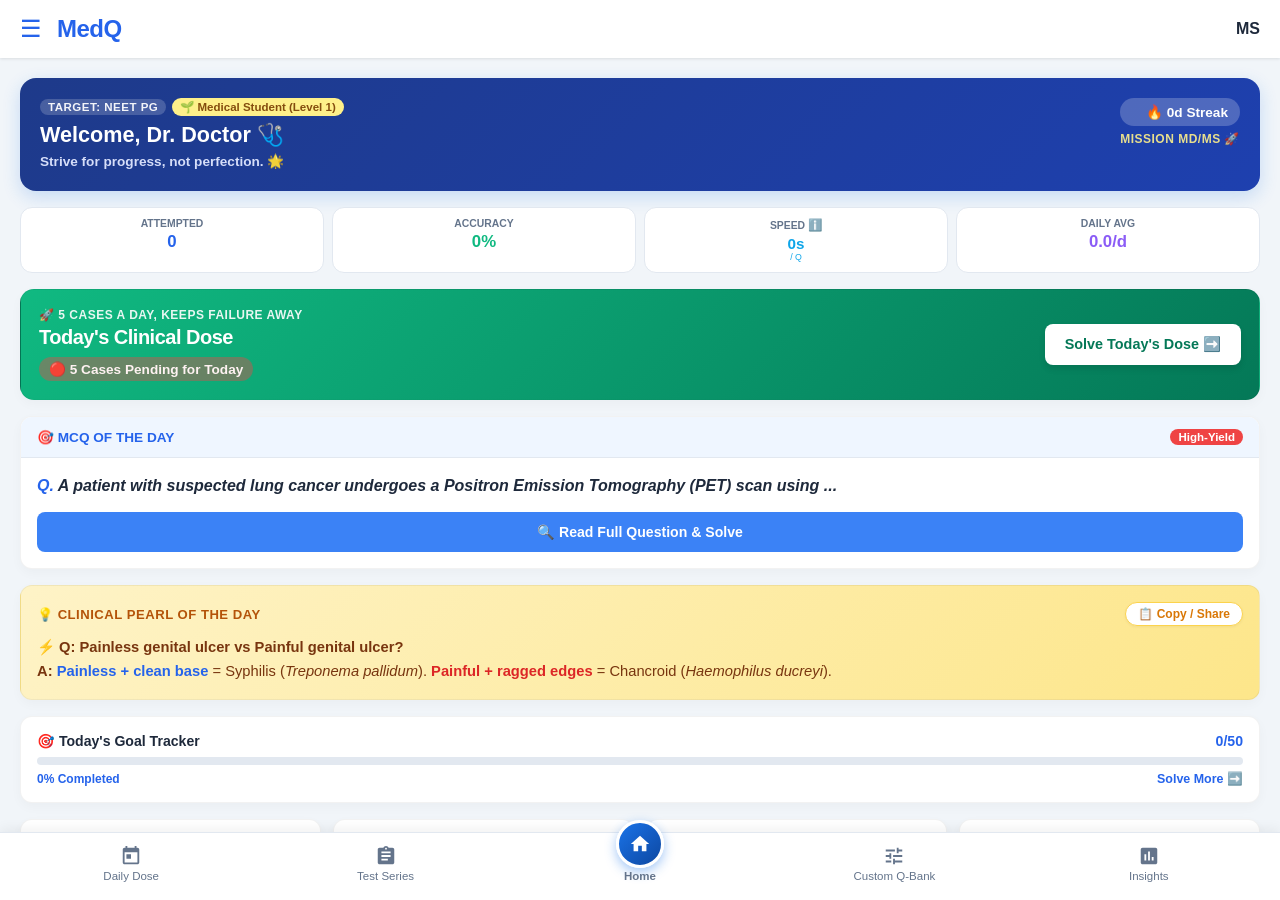
==== commit f942455a: "Update index.html" ====
--- a/index.html
+++ b/index.html
@@ -1130,9 +1130,741 @@
 
   
 
- 
+/* ==========================================
+   MEDQ DAILY - COMPLETE DARK MODE PATCH
+   Saved Questions, Review, Flashcards,
+   Question Options, Inputs and Modals
+========================================== */
+
+/* 1. Review Screen */
+body.dark-mode #reviewScreen {
+    background: #0f172a !important;
+    color: #f1f5f9 !important;
+}
+
+body.dark-mode #reviewScreen > div:first-child {
+    background: #172554 !important;
+    border-color: #334155 !important;
+}
+
+body.dark-mode #reviewScreen > div:last-child {
+    background: #1e293b !important;
+    border-color: #334155 !important;
+}
+
+body.dark-mode #revQuestionText {
+    color: #f8fafc !important;
+}
+
+body.dark-mode #revOptionsContainer li {
+    background: #1e293b !important;
+    border: 1px solid #475569 !important;
+    color: #e2e8f0 !important;
+}
+
+/* Correct answer */
+body.dark-mode #revOptionsContainer li[style*="#d4edda"] {
+    background: rgba(16, 185, 129, 0.16) !important;
+    border-color: #10b981 !important;
+    color: #86efac !important;
+}
+
+/* Wrong answer */
+body.dark-mode #revOptionsContainer li[style*="#f8d7da"] {
+    background: rgba(239, 68, 68, 0.16) !important;
+    border-color: #ef4444 !important;
+    color: #fca5a5 !important;
+}
+
+body.dark-mode #revExplanation {
+    background: #172554 !important;
+    border-color: #38bdf8 !important;
+    color: #e0f2fe !important;
+}
+
+body.dark-mode #revExplanation strong {
+    color: #7dd3fc !important;
+}
+
+body.dark-mode #revWrongExpBlock {
+    color: #fecaca !important;
+    border-color: #475569 !important;
+}
+
+body.dark-mode #revWrongExpBlock strong {
+    color: #fca5a5 !important;
+}
+
+/* 2. Saved Questions / Favorites */
+body.dark-mode #favoritesModal {
+    background: rgba(2, 6, 23, 0.96) !important;
+}
+
+body.dark-mode #favoritesModal > div {
+    background: #1e293b !important;
+    color: #f1f5f9 !important;
+}
+
+body.dark-mode #favoritesListContainer .subject-group {
+    background: #1e293b !important;
+    border-color: #475569 !important;
+}
+
+body.dark-mode #favoritesListContainer .subject-summary {
+    background: #172554 !important;
+    color: #7dd3fc !important;
+}
+
+body.dark-mode #favoritesListContainer .subject-summary span {
+    background: #0f172a !important;
+    color: #e2e8f0 !important;
+}
+
+body.dark-mode #favoritesListContainer .subject-group > div {
+    background: #1e293b !important;
+}
+
+body.dark-mode #favoritesListContainer .subject-group > div > div {
+    background: #0f172a !important;
+    border-color: #475569 !important;
+    color: #f1f5f9 !important;
+}
+
+body.dark-mode #favoritesListContainer .subject-group li {
+    background: #1e293b !important;
+    border-color: #475569 !important;
+    color: #e2e8f0 !important;
+}
+
+/* Saved correct answers */
+body.dark-mode #favoritesListContainer li[style*="#d4edda"] {
+    background: rgba(16, 185, 129, 0.16) !important;
+    border-color: #10b981 !important;
+    color: #86efac !important;
+}
+
+body.dark-mode #favoritesListContainer .subject-group > div > div > div[style*="#e2eef9"] {
+    background: #172554 !important;
+    border-color: #38bdf8 !important;
+    color: #e0f2fe !important;
+}
+
+body.dark-mode #favoritesListContainer img {
+    background: #f8fafc !important;
+    padding: 5px;
+    border-radius: 8px;
+}
+
+/* 3. Flashcards - Keep image readable */
+body.dark-mode #flashcardsScreen {
+    background: #0f172a !important;
+    color: #f1f5f9 !important;
+}
+
+body.dark-mode #flashcardsScreen header,
+body.dark-mode #flashcardsScreen > div:nth-child(2) {
+    background: #1e293b !important;
+    border-color: #334155 !important;
+}
+
+body.dark-mode #flashcardsScreen header h3 {
+    color: #7dd3fc !important;
+}
+
+body.dark-mode #flashcardsScreen header p {
+    color: #cbd5e1 !important;
+}
+
+body.dark-mode #flashcardsScreen header button {
+    background: #0f172a !important;
+    color: #f1f5f9 !important;
+    border-color: #475569 !important;
+}
+
+body.dark-mode #flashcardContent {
+    background: #1e293b !important;
+    border: 1px solid #475569 !important;
+    border-radius: 12px !important;
+    padding: 12px !important;
+}
+
+/* Medical images should not be inverted */
+body.dark-mode #flashcardContent img {
+    background: #f8fafc !important;
+    filter: none !important;
+}
+
+/* 4. Mistake Vault */
+body.dark-mode #mistakeReviewView,
+body.dark-mode #mistakeReviewView > div {
+    color: #e2e8f0 !important;
+}
+
+body.dark-mode #mistakeQText {
+    color: #f8fafc !important;
+}
+
+body.dark-mode #mistakeExpBlock,
+body.dark-mode #mistakeWrongExpWrapper {
+    color: #e2e8f0 !important;
+}
+
+/* 5. MCQ of the Day */
+body.dark-mode #motdOptions .btn-outline {
+    background: #0f172a !important;
+    color: #e2e8f0 !important;
+    border-color: #475569 !important;
+}
+
+body.dark-mode #motdOptions .btn-outline span {
+    color: #94a3b8 !important;
+}
+
+/* 6. Form controls */
+body.dark-mode input,
+body.dark-mode textarea,
+body.dark-mode select {
+    background-color: #0f172a !important;
+    color: #f8fafc !important;
+    border-color: #475569 !important;
+}
+
+body.dark-mode input::placeholder,
+body.dark-mode textarea::placeholder {
+    color: #94a3b8 !important;
+    opacity: 1;
+}
+
+body.dark-mode input[type="checkbox"],
+body.dark-mode input[type="radio"] {
+    accent-color: #38bdf8;
+}
+
+/* 7. Images: preserve original image colours */
+body.dark-mode #reviewScreen img,
+body.dark-mode #favoritesModal img,
+body.dark-mode #mistakeReviewView img {
+    filter: none !important;
+}
+
+/* 8. General readable text in dynamic content */
+body.dark-mode #favoritesListContainer,
+body.dark-mode #reviewScreen,
+body.dark-mode #flashcardsScreen {
+    color: #e2e8f0;
+}
+
+body.dark-mode #favoritesListContainer strong,
+body.dark-mode #reviewScreen strong {
+    color: #f8fafc;
+}
+
+
+
+
+
+
+
+
+
+
+
+/* =========================================
+   MEDQ DAILY - DARK MODE READABILITY FIX
+========================================= */
+
+/* Main history containers */
+body.dark-mode #insTestHistoryContainer,
+body.dark-mode #testHistoryContainer {
+    color: #e2e8f0 !important;
+}
+
+/* History cards */
+body.dark-mode #insTestHistoryContainer > div,
+body.dark-mode #testHistoryContainer > div {
+    background: #1e293b !important;
+    border-color: #475569 !important;
+    color: #e2e8f0 !important;
+}
+
+/* Test names */
+body.dark-mode #insTestHistoryContainer div,
+body.dark-mode #testHistoryContainer div {
+    color: #e2e8f0;
+}
+
+body.dark-mode #insTestHistoryContainer div[style*="font-weight: 800"],
+body.dark-mode #testHistoryContainer div[style*="font-weight: 800"] {
+    color: #f8fafc !important;
+}
+
+/* Date badges */
+body.dark-mode #insTestHistoryContainer span[style*="background: #e2e8f0"],
+body.dark-mode #testHistoryContainer span[style*="background: #e2e8f0"] {
+    background: #334155 !important;
+    color: #e2e8f0 !important;
+}
+
+/* Score denominator */
+body.dark-mode #insTestHistoryContainer span[style*="color:#666"],
+body.dark-mode #testHistoryContainer span[style*="color:#666"] {
+    color: #cbd5e1 !important;
+}
+
+/* History filter buttons */
+body.dark-mode #insTestHistoryContainer button {
+    color: #e2e8f0 !important;
+    border-color: #475569 !important;
+}
+
+body.dark-mode #insTestHistoryContainer button[onclick*="filterTestHistory"] {
+    background: #0f172a !important;
+}
+
+body.dark-mode #insTestHistoryContainer button[onclick*="filterTestHistory"]:hover {
+    background: #334155 !important;
+}
+
+/* Review and Retest buttons */
+body.dark-mode #insTestHistoryContainer button[onclick*="loadSavedReview"] {
+    background: #172554 !important;
+    color: #93c5fd !important;
+    border-color: #3b82f6 !important;
+}
+
+body.dark-mode #insTestHistoryContainer button[onclick*="retestSavedExam"] {
+    background: #422006 !important;
+    color: #fcd34d !important;
+    border-color: #a16207 !important;
+}
+
+/* Review screen */
+body.dark-mode #reviewScreen {
+    background: #0f172a !important;
+    color: #f1f5f9 !important;
+}
+
+body.dark-mode #revQuestionText {
+    color: #f8fafc !important;
+}
+
+body.dark-mode #revOptionsContainer li {
+    background: #1e293b !important;
+    color: #e2e8f0 !important;
+    border-color: #475569 !important;
+}
+
+/* Correct answer */
+body.dark-mode #revOptionsContainer li[style*="#d4edda"] {
+    background: #064e3b !important;
+    color: #a7f3d0 !important;
+    border-color: #10b981 !important;
+}
+
+/* Incorrect answer */
+body.dark-mode #revOptionsContainer li[style*="#f8d7da"] {
+    background: #7f1d1d !important;
+    color: #fecaca !important;
+    border-color: #ef4444 !important;
+}
+
+/* Explanation */
+body.dark-mode #revExplanation {
+    background: #172554 !important;
+    color: #e0f2fe !important;
+    border-color: #38bdf8 !important;
+}
+
+body.dark-mode #revExplanation strong {
+    color: #7dd3fc !important;
+}
+
+body.dark-mode #revWrongExpBlock {
+    background: #450a0a !important;
+    color: #fecaca !important;
+}
+
+/* Saved Questions */
+body.dark-mode #favoritesModal {
+    background: rgba(2, 6, 23, 0.97) !important;
+}
+
+body.dark-mode #favoritesModal > div {
+    background: #1e293b !important;
+    color: #f1f5f9 !important;
+}
+
+body.dark-mode #favoritesListContainer .subject-summary {
+    background: #172554 !important;
+    color: #bfdbfe !important;
+}
+
+body.dark-mode #favoritesListContainer .subject-group > div > div {
+    background: #0f172a !important;
+    border-color: #475569 !important;
+    color: #f1f5f9 !important;
+}
+
+body.dark-mode #favoritesListContainer li {
+    background: #1e293b !important;
+    color: #e2e8f0 !important;
+    border-color: #475569 !important;
+}
+
+body.dark-mode #favoritesListContainer li[style*="#d4edda"] {
+    background: #064e3b !important;
+    color: #a7f3d0 !important;
+}
+
+/* Mistake Vault */
+body.dark-mode #mistakeScreen,
+body.dark-mode #mistakeReviewView {
+    background: #0f172a !important;
+    color: #e2e8f0 !important;
+}
+
+body.dark-mode #mistakeQText {
+    color: #f8fafc !important;
+}
+
+body.dark-mode #mistakeOptionsContainer > div {
+    background: #1e293b !important;
+    color: #e2e8f0 !important;
+    border-color: #475569 !important;
+}
+
+body.dark-mode #mistakeExpBlock {
+    background: #172554 !important;
+    color: #e0f2fe !important;
+}
+
+/* Flashcards - empty state and future cards */
+body.dark-mode #flashcardsScreen {
+    background: #0f172a !important;
+    color: #f1f5f9 !important;
+}
+
+body.dark-mode #flashcardsScreen > div,
+body.dark-mode #flashcardContent {
+    background-color: #1e293b !important;
+    color: #f1f5f9 !important;
+    border-color: #475569 !important;
+}
+
+body.dark-mode #flashcardContent img {
+    filter: none !important;
+}
+
+/* Inputs and select fields */
+body.dark-mode input:not([type="checkbox"]):not([type="radio"]),
+body.dark-mode textarea,
+body.dark-mode select {
+    background: #0f172a !important;
+    color: #f8fafc !important;
+    border-color: #475569 !important;
+}
+
+body.dark-mode select option {
+    background: #1e293b !important;
+    color: #f8fafc !important;
+}
+
+body.dark-mode input::placeholder,
+body.dark-mode textarea::placeholder {
+    color: #94a3b8 !important;
+}
+
+/* Modal text and dynamically generated content */
+body.dark-mode #spProfileModal,
+body.dark-mode #legalModal,
+body.dark-mode #blogModal,
+body.dark-mode #notesSrsModal {
+    color: #e2e8f0 !important;
+}
+
+body.dark-mode #spProfileModal p,
+body.dark-mode #legalModal p,
+body.dark-mode #blogModal p {
+    color: #cbd5e1 !important;
+}
+
+/* Do not invert medical images */
+body.dark-mode img {
+    filter: none !important;
+}
+
+        
 
     </style>
+
+<style id="medq-final-contrast-and-layout-fixes">
+/* Calm, low-glare clinical dark palette */
+body.dark-mode {
+  color-scheme: dark;
+  --primary:#60c5f5 !important;
+  --primary-light:#1b2a3d !important;
+  --text-dark:#edf4fb !important;
+  --text-gray:#a9b8c8 !important;
+  --bg-gray:#101b2a !important;
+  --border:#34465a !important;
+  background:#101b2a !important;
+  color:#edf4fb !important;
+}
+body.dark-mode #mainContainer { background:#101b2a !important; color:#edf4fb !important; }
+body.dark-mode #mainContainer .card,
+body.dark-mode #mainContainer .stat-box-ui,
+body.dark-mode #mainContainer .action-launch-card,
+body.dark-mode #mainContainer .settings-group-card,
+body.dark-mode #mainContainer .subject-stat-row {
+  background:#1a293a !important; border-color:#34465a !important; color:#edf4fb !important;
+}
+body.dark-mode #mainContainer [style*="background: white"],
+body.dark-mode #mainContainer [style*="background:white"],
+body.dark-mode #mainContainer [style*="background: #fff"],
+body.dark-mode #mainContainer [style*="background:#fff"] {
+  background-color:#1a293a !important; color:#e5eef7 !important; border-color:#34465a !important;
+}
+body.dark-mode #mainContainer [style*="color: #333"],
+body.dark-mode #mainContainer [style*="color:#333"],
+body.dark-mode #mainContainer [style*="color: #444"],
+body.dark-mode #mainContainer [style*="color:#444"],
+body.dark-mode #mainContainer [style*="color: #555"],
+body.dark-mode #mainContainer [style*="color:#555"],
+body.dark-mode #mainContainer [style*="color: #666"],
+body.dark-mode #mainContainer [style*="color:#666"],
+body.dark-mode #mainContainer [style*="color: #475569"],
+body.dark-mode #mainContainer [style*="color:#475569"] {
+  color:#c6d4e2 !important;
+}
+body.dark-mode #mainContainer input,
+body.dark-mode #mainContainer textarea,
+body.dark-mode #mainContainer select,
+body.dark-mode #mainContainer option {
+  background:#111e2e !important; color:#edf4fb !important; border-color:#40546a !important;
+}
+body.dark-mode #mainContainer input::placeholder,
+body.dark-mode #mainContainer textarea::placeholder { color:#93a6ba !important; }
+
+/* Mistake Vault: folder list, slide, answers and explanations */
+body.dark-mode #mistakeScreen { background:#101b2a !important; color:#edf4fb !important; }
+body.dark-mode #mistakeScreen > div:first-child,
+body.dark-mode #mistakeReviewView,
+body.dark-mode #mistakeReviewView > div:last-child {
+  background:#1a293a !important; border-color:#34465a !important; color:#edf4fb !important;
+}
+body.dark-mode #mistakeSubjectView,
+body.dark-mode #mistakeReviewView > div:nth-child(2) {
+  background:#101b2a !important; color:#e5eef7 !important;
+}
+body.dark-mode #mistakeSubjectList > div {
+  background:#1a293a !important; border-color:#40546a !important; color:#edf4fb !important;
+}
+body.dark-mode #mistakeSubjectList > div div { color:#dbe7f2 !important; }
+body.dark-mode #mistakeSubjectList > div div:first-child { color:#f2f7fc !important; }
+body.dark-mode #mistakeQMeta { color:#fda4af !important; }
+body.dark-mode #mistakeQText { color:#f2f7fc !important; }
+body.dark-mode #mistakeOptionsContainer > div {
+  background:#223247 !important; border-color:#4a6078 !important; color:#e5eef7 !important;
+}
+body.dark-mode #mistakeOptionsContainer > div[style*="#ecfdf5"],
+body.dark-mode #mistakeOptionsContainer > div[style*="#065f46"] {
+  background:rgba(16,185,129,.16) !important; border-color:#10b981 !important; color:#a7f3d0 !important;
+}
+body.dark-mode #mistakeOptionsContainer > div[style*="#fef2f2"],
+body.dark-mode #mistakeOptionsContainer > div[style*="#991b1b"] {
+  background:rgba(239,68,68,.16) !important; border-color:#ef4444 !important; color:#fecaca !important;
+}
+body.dark-mode #mistakeOptionsContainer > div span { color:inherit !important; }
+body.dark-mode #mistakeExpBlock {
+  background:#172b43 !important; border-color:#3b82a0 !important; color:#dbeafe !important;
+}
+body.dark-mode #mistakeExpBlock strong { color:#7dd3fc !important; }
+body.dark-mode #mistakeExpText { color:#dbeafe !important; }
+body.dark-mode #mistakeWrongExpWrapper {
+  background:rgba(127,29,29,.18) !important; border-top-color:#7f3545 !important;
+}
+body.dark-mode #mistakeWrongExpWrapper strong,
+body.dark-mode #mistakeWrongExpText { color:#fecaca !important; }
+body.dark-mode #mistakeScreen button.btn-outline {
+  background:#17283b !important; color:#dceaf7 !important; border-color:#52677d !important;
+}
+
+/* Test History metrics and denominator contrast */
+body.dark-mode #insTestHistoryContainer,
+body.dark-mode #testHistoryContainer { color:#e5eef7 !important; }
+body.dark-mode #insTestHistoryContainer > div,
+body.dark-mode #testHistoryContainer > div {
+  background:#1a293a !important; border-color:#40546a !important; color:#e5eef7 !important;
+}
+body.dark-mode #insTestHistoryContainer span,
+body.dark-mode #testHistoryContainer span { color:#b8c8d8 !important; }
+body.dark-mode #insTestHistoryContainer button,
+body.dark-mode #testHistoryContainer button { filter:brightness(.92); }
+
+/* Test Series: previous attempt strip */
+.test-series-attempt {
+  display:flex; flex-wrap:wrap; align-items:center; justify-content:space-between; gap:8px;
+  margin:-3px 0 10px; padding:9px 10px; border:1px solid #cbd5e1; border-radius:9px;
+  background:#f8fafc; color:#334155; font-size:.78rem;
+}
+.test-series-attempt-info { display:flex; flex-direction:column; gap:2px; min-width:130px; }
+.test-series-attempt-info strong { color:#1d4ed8; font-size:.78rem; }
+.test-series-attempt-info span { font-weight:800; color:#0f766e; }
+.test-series-attempt-info small { color:#64748b; }
+.test-series-attempt-actions { display:flex; gap:6px; }
+.test-series-attempt-actions button {
+  border:1px solid #93c5fd; border-radius:7px; padding:6px 9px; background:#eff6ff;
+  color:#1d4ed8; font-weight:700; font-size:.72rem; cursor:pointer;
+}
+.test-series-attempt-actions button:last-child { background:#fff7ed; border-color:#fdba74; color:#c2410c; }
+body.dark-mode .test-series-attempt {
+  background:#17283b !important; border-color:#40546a !important; color:#e5eef7 !important;
+}
+body.dark-mode .test-series-attempt-info strong { color:#7dd3fc !important; }
+body.dark-mode .test-series-attempt-info span { color:#6ee7b7 !important; }
+body.dark-mode .test-series-attempt-info small { color:#a9b8c8 !important; }
+body.dark-mode .test-series-attempt-actions button {
+  background:#18334c !important; color:#bae6fd !important; border-color:#35658a !important;
+}
+body.dark-mode .test-series-attempt-actions button:last-child {
+  background:#422b1b !important; color:#fed7aa !important; border-color:#8b5a2b !important;
+}
+
+/* Custom question-source toggles */
+.custom-source-option {
+  display:flex; align-items:center; gap:8px; position:relative; padding:11px 30px 11px 10px;
+  border:1px solid #cbd5e1; border-radius:10px; background:#f8fafc; cursor:pointer; min-width:0;
+}
+.custom-source-option input { width:17px; height:17px; accent-color:#2563eb; flex:0 0 auto; }
+.custom-source-option span { display:flex; flex-direction:column; gap:3px; min-width:0; }
+.custom-source-option strong { font-size:.78rem; color:#1e293b; }
+.custom-source-option small { font-size:.68rem; color:#64748b; line-height:1.3; }
+.custom-source-option .source-info {
+  position:absolute; right:7px; top:7px; width:22px; height:22px; border:0; border-radius:50%;
+  background:#dbeafe; color:#1d4ed8; font-weight:800; cursor:pointer;
+}
+body.dark-mode .custom-source-option { background:#17283b !important; border-color:#40546a !important; }
+body.dark-mode .custom-source-option strong { color:#e5eef7 !important; }
+body.dark-mode .custom-source-option small { color:#a9b8c8 !important; }
+body.dark-mode .custom-source-option .source-info { background:#1e4563 !important; color:#bae6fd !important; }
+
+/* Palette trigger stays in the same horizontal row as filters */
+.review-filter-toolbar { flex-wrap:nowrap; }
+.review-filter-toolbar button { white-space:nowrap; }
+#reviewPalettePopup { position:relative; z-index:3; }
+
+/* Persistent app chrome: visible on normal tabs and never lost after tab navigation */
+nav#bottomNav {
+  position:fixed !important; left:0 !important; right:0 !important; bottom:0 !important;
+  width:100% !important; display:grid !important; visibility:visible; opacity:1;
+  z-index:1000 !important;
+}
+#mainSidebar { position:fixed !important; top:0 !important; bottom:0 !important; z-index:10001 !important; }
+#sidebarOverlay { position:fixed !important; inset:0 !important; z-index:10000 !important; }
+body.dark-mode nav#bottomNav { background:#17283b !important; border-top-color:#34465a !important; }
+body.dark-mode .nav-item { color:#a9b8c8 !important; }
+body.dark-mode .nav-item.active, body.dark-mode .nav-home-label { color:#7dd3fc !important; }
+
+/* Flashcard surface: images remain natural and empty state is explicit/readable */
+#flashcardCard { overflow:auto; }
+#flashcardContent { width:100%; min-height:220px; }
+#flashcardContent img { max-width:100%; height:auto; object-fit:contain; }
+body.dark-mode #flashcardsScreen,
+body.dark-mode #flashcardsScreen > div,
+body.dark-mode #flashcardCard { background:#1a293a !important; border-color:#40546a !important; color:#e5eef7 !important; }
+body.dark-mode #flashcardsScreen header,
+body.dark-mode #flashcardsScreen > div:nth-child(2) { background:#17283b !important; border-color:#34465a !important; }
+body.dark-mode #flashcardsScreen button { color:#e5eef7; }
+body.dark-mode #flashcardContent img { background:#f8fafc !important; filter:none !important; }
+@media (max-width:420px) {
+  .custom-source-panel { grid-template-columns:1fr !important; }
+  .test-series-attempt { align-items:stretch; }
+  .test-series-attempt-actions button { flex:1; }
+}
+
+/* Remaining full-screen modules and overlays */
+body.dark-mode #clinicalHubScreen,
+body.dark-mode #hubFeedView,
+body.dark-mode #hubReaderView,
+body.dark-mode #hubReaderContent,
+body.dark-mode #mistakeScreen,
+body.dark-mode #flashcardsScreen,
+body.dark-mode #activeTestScreen,
+body.dark-mode #resultScreen,
+body.dark-mode #reviewScreen {
+  background:#101b2a !important; color:#e5eef7 !important;
+}
+body.dark-mode #clinicalHubScreen header,
+body.dark-mode #clinicalHubScreen > header,
+body.dark-mode #hubReaderView > div,
+body.dark-mode #activeTestScreen .test-header,
+body.dark-mode #activeTestScreen .test-footer,
+body.dark-mode #resultScreen > div,
+body.dark-mode #reviewScreen > div:first-child,
+body.dark-mode #reviewScreen > div:last-child {
+  background:#1a293a !important; color:#e5eef7 !important; border-color:#34465a !important;
+}
+body.dark-mode #hubReaderContent,
+body.dark-mode #hubCategoryList,
+body.dark-mode #hubSearchResults { color:#dbe7f2 !important; }
+body.dark-mode #hubReaderContent h1,
+body.dark-mode #hubReaderContent h2,
+body.dark-mode #hubReaderContent h3,
+body.dark-mode #hubReaderContent strong { color:#f1f7fc !important; }
+body.dark-mode #hubReaderContent a { color:#7dd3fc !important; }
+body.dark-mode #instructionScreen { background:rgba(7,15,27,.97) !important; }
+body.dark-mode #instructionScreen > div,
+body.dark-mode #spProfileModal > div,
+body.dark-mode #favoritesModal > div,
+body.dark-mode #legalModal > div,
+body.dark-mode #blogModal > div,
+body.dark-mode #notesSrsModal > div,
+body.dark-mode #dailyReminderModal > div,
+body.dark-mode #yearSetupModal > div,
+body.dark-mode #signInWarningModal > div,
+body.dark-mode #weakSubjectModal > div,
+body.dark-mode #milestoneModal > div {
+  background:#1a293a !important; color:#e5eef7 !important; border-color:#40546a !important;
+}
+body.dark-mode #reviewScreen .review-card,
+body.dark-mode #reviewScreen .review-opts li {
+  background:#1a293a !important; border-color:#40546a !important; color:#e5eef7 !important;
+}
+body.dark-mode #reviewScreen .opt-correct,
+body.dark-mode #reviewScreen li[style*="#d4edda"] {
+  background:rgba(16,185,129,.16) !important; border-color:#10b981 !important; color:#a7f3d0 !important;
+}
+body.dark-mode #reviewScreen .opt-wrong,
+body.dark-mode #reviewScreen li[style*="#f8d7da"] {
+  background:rgba(239,68,68,.16) !important; border-color:#ef4444 !important; color:#fecaca !important;
+}
+body.dark-mode #reviewScreen .review-exp,
+body.dark-mode #revExplanation {
+  background:#172b43 !important; border-color:#3b82a0 !important; color:#dbeafe !important;
+}
+body.dark-mode #reviewPalettePopup {
+  background:#17283b !important; border-color:#40546a !important; color:#e5eef7 !important;
+}
+body.dark-mode #reviewPalettePopup strong { color:#f1f7fc !important; }
+body.dark-mode #favoritesListContainer { color:#e5eef7 !important; }
+body.dark-mode #favoritesListContainer > div,
+body.dark-mode #favoritesListContainer .subject-group,
+body.dark-mode #favoritesListContainer .subject-group > div {
+  background:#1a293a !important; border-color:#40546a !important; color:#e5eef7 !important;
+}
+body.dark-mode #favoritesListContainer p,
+body.dark-mode #favoritesListContainer span,
+body.dark-mode #favoritesListContainer li { color:#d4e0eb !important; }
+body.dark-mode #favoritesListContainer div[style*="#e2eef9"],
+body.dark-mode #favoritesListContainer div[style*="#e2eef9;"] {
+  background:#172b43 !important; color:#dbeafe !important; border-color:#3b82a0 !important;
+}
+body.dark-mode #loadingScreen { background:#101b2a !important; color:#e5eef7 !important; }
+body.dark-mode #loadingScreen p { color:#a9b8c8 !important; }
+body.dark-mode #bottomNav .nav-item svg { fill:currentColor !important; }
+
+</style>
+
 </head>
 <body>
 
@@ -1530,14 +2262,29 @@
 
 </div>
 
+                <!-- Additional question sources: up to 10% each -->
+                <div class="section-title" style="font-size: 0.9rem; margin: 16px 0 8px;">2. Add Question Sources</div>
+                <div class="custom-source-panel" style="display:grid; grid-template-columns:1fr 1fr; gap:10px; margin-bottom:14px;">
+                    <label class="custom-source-option">
+                        <input type="checkbox" id="customIncludeWrong">
+                        <span><strong>⚠️ Wrong Questions</strong><small>Up to 10% from your Mistake Vault</small></span>
+                        <button type="button" class="source-info" aria-label="Wrong questions information" onclick="event.preventDefault(); alert('If selected, up to 10% of your custom test will be selected from your previously answered wrong questions, matching your selected subjects and topics.')">ⓘ</button>
+                    </label>
+                    <label class="custom-source-option">
+                        <input type="checkbox" id="customIncludeSaved">
+                        <span><strong>⭐ Saved Questions</strong><small>Up to 10% from your Bookmarks</small></span>
+                        <button type="button" class="source-info" aria-label="Saved questions information" onclick="event.preventDefault(); alert('If selected, up to 10% of your custom test will be selected from your saved/bookmarked questions, matching your selected subjects and topics.')">ⓘ</button>
+                    </label>
+                </div>
+
                 <!-- UPDATED: Year-Wise Subject Selection -->
-                <div class="section-title" style="font-size: 0.9rem; margin-bottom: 10px; margin-top: 20px;">2. Select Subjects (By Year)</div>
+                <div class="section-title" style="font-size: 0.9rem; margin-bottom: 10px; margin-top: 20px;">3. Select Subjects (By Year)</div>
                 <div class="syllabus-container" id="yearWiseSubjectList" style="margin-bottom: 20px;">
                     <!-- JS will inject Year 1, Year 2, Year 3, Year 4 folders here -->
                 </div>
 
                 <!-- Difficulty Level Selection -->
-                <div class="section-title" style="font-size: 0.9rem; margin-bottom: 10px;">3. Select Difficulty Level</div>
+                <div class="section-title" style="font-size: 0.9rem; margin-bottom: 10px;">4. Select Difficulty Level</div>
                 <div style="display: grid; grid-template-columns: repeat(3, 1fr); gap: 8px; margin-bottom: 20px;">
                     <button type="button" class="btn btn-outline custom-diff-btn" data-level="Easy" onclick="selectCustomDifficulty('Easy', this)" style="padding: 10px 6px; font-size: 0.85rem;">🟢 Easy</button>
                     <button type="button" class="btn btn-primary custom-diff-btn" data-level="Moderate" onclick="selectCustomDifficulty('Moderate', this)" style="padding: 10px 6px; font-size: 0.85rem;">🟡 Mod</button>
@@ -1545,7 +2292,7 @@
                 </div>
 
                 <!-- Question Count Selection -->
-                <div class="section-title" style="font-size: 0.9rem; margin-bottom: 10px;">4. Number of Questions</div>
+                <div class="section-title" style="font-size: 0.9rem; margin-bottom: 10px;">5. Number of Questions</div>
                 <div style="display: grid; grid-template-columns: repeat(5, 1fr); gap: 8px; margin-bottom: 22px;">
                     <button type="button" class="btn btn-outline custom-count-btn" data-count="10" onclick="selectCustomCount(10, this)" style="padding: 10px 4px; font-size: 0.85rem;">10</button>
                     <button type="button" class="btn btn-primary custom-count-btn" data-count="20" onclick="selectCustomCount(20, this)" style="padding: 10px 4px; font-size: 0.85rem;">20</button>
@@ -1840,6 +2587,13 @@
                     <li>The exam auto-submits when the timer reaches zero.</li>
                 </ul>
             </div>
+            <!-- MedQ_CustomTest_Ready -->
+<ins class="adsbygoogle"
+     style="display:block"
+     data-ad-client="ca-pub-5839775677116272"
+     data-ad-slot="1994574994"
+     data-ad-format="auto"
+     data-full-width-responsive="true"></ins>
             <div style="display: flex; gap: 12px; justify-content: center;">
                 <button class="btn btn-outline" style="flex: 1;" onclick="cancelInstructions()">← Back</button>
                 <button class="btn btn-primary" style="flex: 1.5;" onclick="proceedToActualTest()">Begin Exam 🚀</button>
@@ -1944,6 +2698,13 @@
         <div style="text-align: center; padding: 25px 20px; background: white; border-radius: 16px; box-shadow: 0 8px 24px rgba(0,0,0,0.06); max-width: 520px; margin: 20px auto;">
             <h2 style="margin: 0 0 10px 0; color: #333;">Exam Completed! 🎉</h2>
             <div id="scoreDisplay" style="font-size: 1.3rem; font-weight: bold; margin: 15px 0; color: var(--primary);"></div>
+           <!-- MedQ_Test_Result -->
+<ins class="adsbygoogle"
+     style="display:block"
+     data-ad-client="ca-pub-5839775677116272"
+     data-ad-slot="7515154124"
+     data-ad-format="auto"
+     data-full-width-responsive="true"></ins>
             <button class="btn btn-outline" style="margin-top: 15px; width: 100%;" onclick="startReviewMode()">🔍 View Details & Explanations</button>
             <button class="btn btn-primary" style="margin-top: 10px; width: 100%;" onclick="backToHomeFromResults()">🏠 Back to Test Hub</button>
         </div>
@@ -1960,47 +2721,47 @@
             </div>
 
             <!-- Smart Filter Buttons Bar -->
-            <div style="display: flex; gap: 6px; overflow-x: auto; padding-bottom: 4px; scrollbar-width: none;">
-                <button class="btn btn-primary" style="padding: 6px 12px; font-size: 0.8rem; width: auto;" onclick="setReviewFilter('ALL')">All</button>
+            <div class="review-filter-toolbar" style="display: flex; gap: 6px; overflow-x: auto; padding-bottom: 4px; scrollbar-width: none; align-items:center;">
+                <button type="button" class="btn btn-outline review-palette-trigger" style="padding: 6px 12px; font-size: 0.8rem; width: auto; flex:0 0 auto;" onclick="toggleReviewPalette()">☷ Palette</button>
+                <button class="btn btn-primary" style="padding: 6px 12px; font-size: 0.8rem; width: auto; flex:0 0 auto;" onclick="setReviewFilter('ALL')">All</button>
                 <button class="btn btn-outline" style="padding: 6px 12px; font-size: 0.8rem; width: auto;" onclick="setReviewFilter('CORRECT')">✅ Correct</button>
                 <button class="btn btn-outline" style="padding: 6px 12px; font-size: 0.8rem; width: auto;" onclick="setReviewFilter('INCORRECT')">❌ Incorrect</button>
                 <button class="btn btn-outline" style="padding: 6px 12px; font-size: 0.8rem; width: auto;" onclick="setReviewFilter('SKIPPED')">⏭️ Skipped</button>
                 <button class="btn btn-outline" style="padding: 6px 12px; font-size: 0.8rem; width: auto;" onclick="setReviewFilter('FLAGGED')">🚩 Flagged</button>
             </div>
         </div>
-                <!-- RESULT REVIEW QUESTION PALETTE -->
-        <div style="padding: 10px 15px; background: #f8fafc; border-bottom: 1px solid var(--border);">
-            <div style="display: flex; justify-content: space-between; align-items: center; margin-bottom: 8px;">
-                <strong style="font-size: 0.85rem; color: var(--text-dark);">
-                    Question Navigator
-                </strong>
-                <span style="font-size: 0.72rem; color: var(--text-gray);">
-                    Tap any question
-                </span>
-            </div>
-
-            <div style="display: flex; gap: 12px; flex-wrap: wrap; margin-bottom: 10px; font-size: 0.7rem;">
-                <span style="color: #15803d;">● Correct</span>
-                <span style="color: #dc2626;">● Incorrect</span>
-                <span style="color: #64748b;">● Skipped</span>
-            </div>
-
-            <div id="reviewQuestionPalette"
-                style="display: grid; grid-template-columns: repeat(auto-fill, minmax(34px, 1fr)); gap: 7px; max-height: 110px; overflow-y: auto; padding: 2px;">
-            </div>
+     
+<!-- Palette popup: the trigger stays inline beside All / Correct / Incorrect / Skipped / Flagged -->
+    <div id="reviewPalettePopup"
+        style="display:none; margin:8px 15px 10px; padding:12px;
+        background:var(--bg-gray); border:1px solid var(--border);
+        border-radius:10px;">
+
+        <div style="display:flex; justify-content:space-between;
+            align-items:center; margin-bottom:10px;">
+
+            <strong style="color:var(--text-dark);">
+                Question Navigator
+            </strong>
+
+            <button type="button"
+                class="btn btn-outline"
+                style="width:auto; padding:4px 10px;"
+                onclick="toggleReviewPalette(false)">
+                ✕
+            </button>
+
         </div>
-        <!-- END RESULT REVIEW QUESTION PALETTE -->
-
-        <div style="flex: 1; overflow-y: auto; padding: 20px; padding-bottom: 90px;">
-            <div id="revQuestionText" style="font-size: 1.15rem; font-weight: 600; margin-bottom: 20px; line-height: 1.5;"></div>
-            <ul id="revOptionsContainer" style="list-style: none; padding: 0; margin-bottom: 25px;"></ul>
-            <div id="revExplanation" style="background: #e2eef9; padding: 15px; border-radius: 8px; font-size: 0.95rem; border-left: 4px solid var(--primary); line-height: 1.6;"></div>
+
+        <div id="reviewQuestionPalette"
+            style="display:grid;
+            grid-template-columns:repeat(auto-fill,minmax(34px,1fr));
+            gap:7px; max-height:160px; overflow-y:auto;">
         </div>
-        <div style="display: flex; justify-content: space-between; padding: 15px 20px; border-top: 1px solid var(--border); background: white;">
-            <button id="revPrevBtn" class="btn btn-outline" onclick="prevReviewQuestion()" style="width: 48%;">← Previous</button>
-            <button id="revNextBtn" class="btn btn-primary" onclick="nextReviewQuestion()" style="width: 48%;">Next →</button>
-        </div>
+
     </div>
+<!-- END COMPACT REVIEW PALETTE -->
+
 
     <!-- Loading Screen -->
     <div id="loadingScreen" class="hidden" style="position: fixed; top: 0; left: 0; width: 100%; height: 100%; background: white; z-index: 999999; display: flex; flex-direction: column; align-items: center; justify-content: center;">
@@ -2512,13 +3273,13 @@
 <script src="./data/pathology.js"></script>
 <script src="./data/pharmacology.js"></script>
 <script src="./data/microbiology.js"></script>
-<script src="./data/forensic-medicine.js"></script>
-<script src="./data/psm.js"></script>
+<script src="./data/forensic.js"></script>
+<script src="./data/community-medicine.js"></script>
 <script src="./data/ent.js"></script>
 <script src="./data/ophthalmology.js"></script>
 <script src="./data/medicine.js"></script>
 <script src="./data/surgery.js"></script>
-<script src="./data/obg.js"></script>
+<script src="./data/obgyn.js"></script>
 <script src="./data/pediatrics.js"></script>
 <script src="./data/orthopedics.js"></script>
 <script src="./data/psychiatry.js"></script>
@@ -2545,13 +3306,37 @@
           measurementId: "G-RT29DSDRMQ"
       };
 
-      firebase.initializeApp(firebaseConfig);
-      const auth = firebase.auth();
-      const db = firebase.firestore();
+      // Firebase is optional for local practice. If its CDN scripts fail to load,
+      // the MCQ, quiz and test features must continue working in guest mode.
+      let auth = null;
+      let db = null;
+      let firebaseReady = false;
+      try {
+          if (typeof firebase !== 'undefined' && firebase) {
+              if (!firebase.apps || firebase.apps.length === 0) {
+                  firebase.initializeApp(firebaseConfig);
+              }
+              if (typeof firebase.auth === 'function' &&
+                  typeof firebase.firestore === 'function') {
+                  auth = firebase.auth();
+                  db = firebase.firestore();
+                  firebaseReady = !!auth && !!db;
+              }
+          }
+      } catch (firebaseInitError) {
+          console.warn('Firebase unavailable; continuing in local guest mode.', firebaseInitError);
+          auth = null;
+          db = null;
+          firebaseReady = false;
+      }
 
       // --- GOOGLE AUTHENTICATION & CLOUD SYNC ---
       function loginWithGoogle() {
           playUISound('tap');
+          if (!firebaseReady || !auth || typeof firebase === 'undefined') {
+              alert('Google sign-in is temporarily unavailable. You can continue practising in Guest Mode; your progress will be saved on this device.');
+              return;
+          }
           const provider = new firebase.auth.GoogleAuthProvider();
           auth.signInWithPopup(provider)
               .then(function(result) {
@@ -2571,6 +3356,7 @@
       }
 
       function syncDataToCloud(userId) {
+          if (!firebaseReady || !db || !userId) return;
           let userData = {
               name: localStorage.getItem('spUserName'),
               avatar: localStorage.getItem('spUserAvatar'),
@@ -2589,11 +3375,16 @@
           // --- UI SOUND GENERATOR ---
       isSoundEnabled = (localStorage.getItem('soundEnabled') === 'true'); 
 
-      const AudioContext = window.AudioContext || window.webkitAudioContext;
-      const audioCtx = new AudioContext();
+      const AudioContextClass = window.AudioContext || window.webkitAudioContext;
+      let audioCtx = null;
+      try {
+          if (AudioContextClass) audioCtx = new AudioContextClass();
+      } catch (audioInitError) {
+          console.warn('Audio effects unavailable; continuing without sounds.', audioInitError);
+      }
 
       function playUISound(type) {
-          if (!isSoundEnabled) return; 
+          if (!isSoundEnabled || !audioCtx) return;
           if (audioCtx.state === 'suspended') audioCtx.resume();
           const oscillator = audioCtx.createOscillator();
           const gainNode = audioCtx.createGain();
@@ -2883,6 +3674,33 @@
           "Success in medicine is built one MCQ at a time. 🏆" // Saturday
       ];
 
+      // Share/copy the visible Clinical Pearl.
+      function sharePearl(index) {
+          const pearl = (typeof CLINICAL_PEARLS !== 'undefined' && CLINICAL_PEARLS[index])
+              ? CLINICAL_PEARLS[index]
+              : '';
+          const plainText = pearl
+              .replace(/<br\s*\/?\s*>/gi, '\n')
+              .replace(/<\/(p|div|li|h[1-6])>/gi, '\n')
+              .replace(/<[^>]*>/g, '')
+              .replace(/&nbsp;/g, ' ')
+              .replace(/&amp;/g, '&')
+              .replace(/&lt;/g, '<')
+              .replace(/&gt;/g, '>')
+              .trim();
+          if (!plainText) return;
+          if (navigator.share) {
+              navigator.share({ title: 'MedQ Daily — Clinical Pearl', text: plainText })
+                  .catch(function() {});
+          } else if (navigator.clipboard && navigator.clipboard.writeText) {
+              navigator.clipboard.writeText(plainText)
+                  .then(function() { alert('Clinical Pearl copied!'); })
+                  .catch(function() { alert(plainText); });
+          } else {
+              alert(plainText);
+          }
+      }
+
       // ================= 🎯 MCQ OF THE DAY (MOTD) LOGIC =================
       let currentMotd = null;
       window.currentPearlIndex = 0;
@@ -3008,7 +3826,7 @@
                   let html = '';
                   for (let i = 0; i < Math.min(savedHistory.length, 5); i++) {
                       let t = savedHistory[i];
-                      let pct = Math.round((t.score / t.total) * 100);
+                      let pct = t.total > 0 ? Math.min(100, Math.round(((Number(t.correct) || 0) / Number(t.total)) * 100)) : 0;
                       let col = pct >= 70 ? '#10b981' : (pct >= 50 ? '#f59e0b' : '#ef4444');
                       html += `
                           <div style="display:flex; justify-content:space-between; align-items:center; border-bottom:1px solid var(--border); padding:8px 0; font-size:0.82rem;">
@@ -3016,7 +3834,7 @@
                                   <div style="font-weight:700; color:var(--text-dark);">${t.name}</div>
                                   <div style="font-size:0.7rem; color:var(--text-gray);">${t.date}</div>
                               </div>
-                              <div style="font-weight:800; color:${col};">${t.score}/${t.total} (${pct}%)</div>
+                              <div style="font-weight:800; color:${col};">${Number(t.correct) || 0}/${Number(t.total) || 0} correct (${pct}% accuracy)</div>
                           </div>
                       `;
                   }
@@ -3126,13 +3944,13 @@
               let savedHistory = JSON.parse(localStorage.getItem('medqTestHistory')) || [];
               if (savedHistory.length > 0) {
                   let latest = savedHistory[0];
-                  let pct = Math.round((latest.score / latest.total) * 100);
+                  let pct = latest.total > 0 ? Math.min(100, Math.round(((Number(latest.correct) || 0) / Number(latest.total)) * 100)) : 0;
                   let col = pct >= 70 ? '#10b981' : (pct >= 50 ? '#f59e0b' : '#ef4444');
                   recentExamBox.innerHTML = `
                       <div style="font-weight: 700; color: var(--text-dark); margin-bottom: 2px; white-space: nowrap; overflow: hidden; text-overflow: ellipsis;">${latest.name}</div>
                       <div style="display: flex; justify-content: space-between; align-items: center;">
                           <span>${latest.date}</span>
-                          <span style="font-weight: 800; color: ${col};">${latest.score}/${latest.total} (${pct}%)</span>
+                          <span style="font-weight: 800; color: ${col};">${Number(latest.correct) || 0}/${Number(latest.total) || 0} correct (${pct}%)</span>
                       </div>
                   `;
               }
@@ -3321,22 +4139,23 @@
                       histHtml = `<div style="text-align:center; padding:15px; color:var(--text-gray);">No ${window.currentHistoryFilter} tests found.</div>`;
                   } else {
                       filteredHistory.forEach((t) => {
-                          let pct = Math.round((t.score / t.total) * 100);
+                          let pct = t.total > 0 ? Math.min(100, Math.round(((Number(t.correct) || 0) / Number(t.total)) * 100)) : 0;
                           let col = pct >= 70 ? '#10b981' : (pct >= 50 ? '#f59e0b' : '#ef4444');
                           let bgCol = pct >= 70 ? '#ecfdf5' : (pct >= 50 ? '#fffbeb' : '#fef2f2');
 
                           histHtml += `
-                              <div style="border: 1px solid var(--border); border-radius: 12px; padding: 12px; margin-bottom: 12px; background: white; box-shadow: 0 2px 5px rgba(0,0,0,0.02);">
+                              <div style="border: 1px solid var(--border); border-radius: 12px; padding: 12px; margin-bottom: 12px; background: var(--bg-gray); box-shadow: 0 2px 5px rgba(0,0,0,0.02);">
                                   <div style="display: flex; justify-content: space-between; align-items: flex-start; margin-bottom: 10px;">
                                       <div style="flex: 1;">
                                           <div style="font-weight: 800; color: var(--text-dark); font-size: 0.9rem;">${t.name}</div>
                                           <div style="display: flex; align-items: center; gap: 6px; margin-top: 4px;">
-                                              <span style="font-size: 0.72rem; font-weight: 700; background: #e2e8f0; color: #475569; padding: 2px 8px; border-radius: 12px;">📅 ${t.date}</span>
+                                              <span style="font-size: 0.72rem; font-weight: 700; background: var(--primary-light); color: var(--text-dark); padding: 2px 8px; border-radius: 12px;">📅 ${t.date}</span>
                                           </div>
                                       </div>
                                       <div style="text-align: right; background: ${bgCol}; padding: 4px 10px; border-radius: 8px; border: 1px solid ${col};">
-                                          <div style="font-weight: 900; color: ${col}; font-size: 1.1rem;">${t.score} <span style="font-size:0.75rem; color:#666;">/ ${t.maxScore || t.total}</span></div>
-                                          <div style="font-size: 0.7rem; font-weight: bold; color: ${col};">${pct}% Acc</div>
+                                          <div style="font-weight: 900; color: ${col}; font-size: 1.1rem;">${Number(t.correct) || 0} <span style="font-size:0.75rem; color:var(--text-gray);">/ ${Number(t.total) || 0} correct</span></div>
+                                          <div style="font-size: 0.7rem; font-weight: bold; color: ${col};">${pct}% Accuracy</div>
+                                          <div style="font-size:0.66rem; color:var(--text-gray); margin-top:2px;">Score: ${Number(t.score) || 0} / ${Number(t.maxScore) || 0}</div>
                                       </div>
                                   </div>
                                   <div style="display: flex; gap: 8px;">
@@ -4071,7 +4890,7 @@
           if (scoreElem) {
               let scorePct = maxMarks > 0 ? Math.round((totalMarks / maxMarks) * 100) : 0;
               scoreElem.innerHTML = `
-                  <h3 style="font-size: 2rem; color: ${scorePct >= 70 ? '#28a745' : (scorePct >= 50 ? '#f59e0b' : '#dc3545')}; margin: 0;">${totalMarks} <span style="font-size: 1.2rem; color:#666;">/ ${maxMarks}</span></h3>
+                  <h3 style="font-size: 2rem; color: ${scorePct >= 70 ? '#28a745' : (scorePct >= 50 ? '#f59e0b' : '#dc3545')}; margin: 0;">${totalMarks} <span style="font-size: 1.2rem; color:var(--text-gray);">/ ${maxMarks}</span></h3>
                   <div style="background: #f8f9fa; display: inline-block; padding: 4px 10px; border-radius: 20px; font-size: 0.8rem; font-weight: bold; color: var(--primary); margin-top: 8px;">${patternName}</div>
                   
                   <div style="font-size: 0.9rem; color: #475569; font-weight: 700; margin-top: 10px; background: #f1f5f9; padding: 6px; border-radius: 8px; display: inline-block;">
@@ -4096,9 +4915,13 @@
               id: 'hist_' + Date.now(),
               date: todayStr, 
               name: activeTestState.testName, 
+              seedId: activeTestState.seedId || null,
               score: totalMarks, 
               maxScore: maxMarks, 
-              correct: correct, 
+              correct: correct,
+              wrong: wrong,
+              skipped: skipped,
+              accuracy: totalQ > 0 ? Math.min(100, Math.round((correct / totalQ) * 100)) : 0,
               total: totalQ,
               type: testType,
               questions: activeTestState.questions, // রিভিউ করার জন্য সেভ
@@ -4183,6 +5006,34 @@
           });
       }
 
+
+function toggleReviewPalette(forceState) {
+    const popup = document.getElementById('reviewPalettePopup');
+    if (!popup) return;
+
+    const shouldOpen = typeof forceState === 'boolean'
+        ? forceState
+        : popup.style.display === 'none';
+
+    popup.style.display = shouldOpen ? 'block' : 'none';
+}
+
+document.addEventListener('click', function(event) {
+    const popup = document.getElementById('reviewPalettePopup');
+    if (!popup || popup.style.display === 'none') return;
+
+    const clickedInside = popup.contains(event.target);
+    const clickedButton = event.target.closest(
+        'button[onclick*="toggleReviewPalette"]'
+    );
+
+    if (!clickedInside && !clickedButton) {
+        popup.style.display = 'none';
+    }
+});
+
+
+
 function renderReviewPalette() {
     const palette = document.getElementById('reviewQuestionPalette');
     if (!palette || !activeTestState || !activeTestState.questions) return;
@@ -4250,6 +5101,7 @@
 
     renderReviewQuestion();
     renderReviewPalette();
+    toggleReviewPalette(false);
 }
 
       function renderReviewQuestion() {
@@ -4460,53 +5312,82 @@
               pyqQuestions = [];
           }
 
-          // Shuffle both pools
-          regularQuestions.sort(function() {
-              return Math.random() - 0.5;
+          // Shuffle pools before selecting questions.
+          regularQuestions.sort(function() { return Math.random() - 0.5; });
+          pyqQuestions.sort(function() { return Math.random() - 0.5; });
+
+          const includeWrong = !!document.getElementById('customIncludeWrong')?.checked;
+          const includeSaved = !!document.getElementById('customIncludeSaved')?.checked;
+          const eligiblePool = regularQuestions.concat(pyqQuestions);
+          const selectedSpecialQuestions = [];
+          const selectedIds = new Set();
+
+          function addUniqueQuestions(pool, quota) {
+              const candidates = pool.filter(function(q) {
+                  const key = String(q.id ?? q.q ?? '');
+                  return key && !selectedIds.has(key);
+              }).sort(function() { return Math.random() - 0.5; });
+              const picked = candidates.slice(0, Math.max(0, quota));
+              picked.forEach(function(q) {
+                  selectedSpecialQuestions.push(q);
+                  selectedIds.add(String(q.id ?? q.q ?? ''));
+              });
+          }
+
+          // Special sources are restricted to the already selected subjects/topics,
+          // difficulty and PYQ source. Each selected source contributes up to 10%.
+          const specialQuota = Math.floor(selectedCustomQCount * 0.10);
+          if (includeWrong && specialQuota > 0) {
+              let mistakeLog = [];
+              try { mistakeLog = JSON.parse(localStorage.getItem('medqMistakeLog') || '[]'); } catch(e) {}
+              const wrongKeys = new Set(mistakeLog.map(function(q) {
+                  return String(q && (q.id ?? q.q) || '');
+              }).filter(Boolean));
+              const wrongPool = eligiblePool.filter(function(q) {
+                  return wrongKeys.has(String(q.id ?? q.q ?? ''));
+              });
+              addUniqueQuestions(wrongPool, specialQuota);
+          }
+
+          if (includeSaved && specialQuota > 0) {
+              let favoriteIds = [];
+              try { favoriteIds = JSON.parse(localStorage.getItem('medqFavorites') || '[]'); } catch(e) {}
+              const savedKeys = new Set((Array.isArray(favoriteIds) ? favoriteIds : []).map(String));
+              const savedPool = eligiblePool.filter(function(q) {
+                  return savedKeys.has(String(q.id ?? ''));
+              });
+              addUniqueQuestions(savedPool, specialQuota);
+          }
+
+          let finalCustomQs = selectedSpecialQuestions.slice();
+          const remainingCount = Math.max(0, selectedCustomQCount - finalCustomQs.length);
+          const remainingPool = eligiblePool.filter(function(q) {
+              return !selectedIds.has(String(q.id ?? q.q ?? ''));
           });
-
-          pyqQuestions.sort(function() {
-              return Math.random() - 0.5;
-          });
-
-          let finalCustomQs = [];
-
-          if (pyqMode === 'NONE') {
-
-              // Only normal Question Bank questions
-              finalCustomQs = regularQuestions.slice(0, selectedCustomQCount);
-
-          } else {
-
-              // Preserve the existing maximum 18% PYQ allocation
-              let maxPyqCount = Math.max(
-                  1,
-                  Math.round(selectedCustomQCount * 0.18)
+          const remainingPYQs = remainingPool.filter(isPYQQuestion);
+          const remainingRegular = remainingPool.filter(function(q) { return !isPYQQuestion(q); });
+
+          // Keep the original maximum 18% PYQ share, counting any special-source
+          // PYQs already selected toward that limit.
+          const alreadySelectedPYQs = finalCustomQs.filter(isPYQQuestion).length;
+          const totalPyqCap = Math.round(selectedCustomQCount * 0.18);
+          const pyqSlots = Math.max(0, totalPyqCap - alreadySelectedPYQs);
+          const pickedPYQs = remainingPYQs.slice(0, Math.min(remainingCount, pyqSlots));
+          const pickedRegular = remainingRegular.slice(0, remainingCount - pickedPYQs.length);
+          finalCustomQs = finalCustomQs.concat(pickedPYQs, pickedRegular);
+
+          // If the regular pool is short, fill remaining places from eligible PYQs
+          // without duplicating a question or exceeding the requested test size.
+          if (finalCustomQs.length < selectedCustomQCount) {
+              const alreadyInTest = new Set(finalCustomQs.map(function(q) {
+                  return String(q.id ?? q.q ?? '');
+              }));
+              const fallback = eligiblePool.filter(function(q) {
+                  return !alreadyInTest.has(String(q.id ?? q.q ?? ''));
+              }).sort(function() { return Math.random() - 0.5; });
+              finalCustomQs = finalCustomQs.concat(
+                  fallback.slice(0, selectedCustomQCount - finalCustomQs.length)
               );
-
-              let pickedPYQs = pyqQuestions.slice(0, maxPyqCount);
-
-              let neededRegular = selectedCustomQCount - pickedPYQs.length;
-
-              let pickedRegular = regularQuestions.slice(0, neededRegular);
-
-              finalCustomQs = pickedPYQs.concat(pickedRegular);
-
-              // If normal questions are insufficient,
-              // use additional PYQs from the selected source only
-              if (finalCustomQs.length < selectedCustomQCount) {
-
-                  let remainingPYQs = pyqQuestions.filter(function(q) {
-                      return !pickedPYQs.includes(q);
-                  });
-
-                  finalCustomQs = finalCustomQs.concat(
-                      remainingPYQs.slice(
-                          0,
-                          selectedCustomQCount - finalCustomQs.length
-                      )
-                  );
-              }
           }
 
           // Stop if no eligible question exists
@@ -4536,7 +5417,11 @@
     BOTH: "Both PYQs"
 }[pyqMode] || "No PYQs";
 
-const customTitle = `Custom Mock (${patternName} • ${pyqSourceLabel} • ${finalCustomQs.length} Qs)`;
+const sourceLabels = [];
+          if (includeWrong) sourceLabels.push('Wrong up to 10%');
+          if (includeSaved) sourceLabels.push('Saved up to 10%');
+          const sourceSuffix = sourceLabels.length ? ' • ' + sourceLabels.join(' + ') : '';
+          const customTitle = `Custom Mock (${patternName} • ${pyqSourceLabel}${sourceSuffix} • ${finalCustomQs.length} Qs)`;
           
           pendingTestParams = {
               seedId: 'custom_' + Date.now(),
@@ -4914,6 +5799,38 @@
           
           html += subjectMocksHtml + `</div>`;
           container.innerHTML = html;
+
+          // Attach the latest saved attempt to each matching Test Series paper.
+          let historyItems = [];
+          try { historyItems = JSON.parse(localStorage.getItem('medqTestHistory') || '[]'); } catch(e) {}
+          const testButtons = container.querySelectorAll('button[onclick*="startStandardTest"]');
+          testButtons.forEach(function(button) {
+              const onclickText = button.getAttribute('onclick') || '';
+              const match = onclickText.match(/startStandardTest\s*\(\s*['"]([^'"]+)['"]/);
+              if (!match) return;
+              const seed = match[1];
+              const attempt = historyItems.find(function(item) {
+                  return item.seedId === seed && Array.isArray(item.questions);
+              });
+              if (!attempt) return;
+
+              const accuracy = attempt.total > 0
+                  ? Math.min(100, Math.round(((Number(attempt.correct) || 0) / Number(attempt.total)) * 100))
+                  : 0;
+              const summary = document.createElement('div');
+              summary.className = 'test-series-attempt';
+              summary.innerHTML = `
+                  <div class="test-series-attempt-info">
+                      <strong>Last attempt</strong>
+                      <span>${Number(attempt.correct) || 0}/${Number(attempt.total) || 0} correct · ${accuracy}% accuracy</span>
+                      <small>Score: ${Number(attempt.score) || 0}/${Number(attempt.maxScore) || 0} · ${attempt.date || ''}</small>
+                  </div>
+                  <div class="test-series-attempt-actions">
+                      <button type="button" onclick="loadSavedReview('${attempt.id}')">Review Result</button>
+                      <button type="button" onclick="retestSavedExam('${attempt.id}')">Retest</button>
+                  </div>`;
+              button.insertAdjacentElement('afterend', summary);
+          });
       }
 
 
@@ -5106,7 +6023,8 @@
 sectionCount: customSectionCount,
 sectionTimeLeft: useIniSections ? 45 * 60 : totalDuration,
 totalDurationSeconds: totalDuration,
-totalTimeLeft: totalDuration
+totalTimeLeft: totalDuration,
+seedId: seedId,
         };
 
         document.getElementById('activeTestTitle').innerText = testName;
@@ -5333,7 +6251,8 @@
         sectionTimeLeft: iniSectionMode ? 45 * 60 : totalDuration,
 
         totalDurationSeconds: totalDuration,
-        totalTimeLeft: totalDuration
+        totalTimeLeft: totalDuration,
+        seedId: seedId
     };
 
     document.getElementById('activeTestTitle').innerText = testName;
@@ -6203,6 +7122,10 @@
 
       function logoutApp() {
           playUISound('tap');
+          if (!auth || typeof auth.signOut !== 'function') {
+              alert('You are using Guest Mode. There is no Google account connected on this device.');
+              return;
+          }
           if (confirm("Are you sure you want to log out?")) {
               auth.signOut().then(function() {
                   localStorage.removeItem('spUserName'); localStorage.removeItem('spUserAvatar'); localStorage.removeItem('userEmail');
@@ -6412,6 +7335,7 @@
           renderFavoritesList();
       }
 
+      if (auth && typeof auth.onAuthStateChanged === 'function') {
       auth.onAuthStateChanged(function(user) {
           const signInBox = document.getElementById('googleSignInContainer');
           const loggedInBox = document.getElementById('loggedInContainer');
@@ -6440,9 +7364,18 @@
           } else {
               if (signInBox) signInBox.classList.remove('hidden');
               if (loggedInBox) loggedInBox.classList.add('hidden');
-              setTimeout(function(){ openSPModal(); }, 600);
+              if (emailText) emailText.innerText = 'Guest Mode — progress saved on this device';
+              // Do not auto-open the sign-in modal. It blocks the quiz/test UI for guests.
           }
       });
+      } else {
+          const signInBox = document.getElementById('googleSignInContainer');
+          const loggedInBox = document.getElementById('loggedInContainer');
+          const emailText = document.getElementById('connectedEmailText');
+          if (signInBox) signInBox.classList.remove('hidden');
+          if (loggedInBox) loggedInBox.classList.add('hidden');
+          if (emailText) emailText.innerText = 'Guest Mode — progress saved on this device';
+      }
 
       window.addEventListener('DOMContentLoaded', function() {
           applyTheme(localStorage.getItem('medqThemeMode') || 'system');
@@ -6784,7 +7717,7 @@
           let html = '';
           for(var i = 0; i < savedHistory.length; i++) {
               var test = savedHistory[i];
-              let pct = Math.round((test.score / test.total) * 100);
+              let pct = test.total > 0 ? Math.min(100, Math.round(((Number(test.correct) || 0) / Number(test.total)) * 100)) : 0;
               let color = pct >= 70 ? '#10b981' : (pct >= 50 ? '#f59e0b' : '#ef4444');
               html += `
                   <div style="display: flex; justify-content: space-between; align-items: center; border-bottom: 1px solid #ddd; padding: 8px 0;">
@@ -6793,7 +7726,7 @@
                           <div style="font-size: 0.75rem; color: #666;">${test.date}</div>
                       </div>
                       <div style="font-weight: bold; color: ${color};">
-                          ${test.score}/${test.total} (${pct}%)
+                          ${Number(test.correct) || 0}/${Number(test.total) || 0} correct (${pct}% accuracy)
                       </div>
                   </div>
               `;
@@ -7058,57 +7991,116 @@
           closeNotesSrsModal();
       };
 
-          // ================= 🌟 SMART TEST HISTORY ACTIONS (UPDATED) =================
-      window.filterTestHistory = function(type) {
-          if (typeof playUISound === 'function') playUISound('tap');
-          window.currentHistoryFilter = type;
-          if (typeof renderInsightsHub === 'function') renderInsightsHub();
-      };
-
-      window.loadSavedReview = function(historyId) {
-          if (typeof playUISound === 'function') playUISound('btn');
-          let savedHistory = JSON.parse(localStorage.getItem('medqTestHistory')) || [];
-          let tData = savedHistory.find(h => h.id === historyId);
-          if (!tData || !tData.questions) {
-              alert("Sorry, detailed data for this older test is not available.");
-              return;
-          }
-          
-          activeTestState = { questions: tData.questions, answers: tData.answers, testName: tData.name, flags: {} };
-          hideAllActiveScreens();
-          
-          let scorePct = tData.maxScore > 0 ? Math.round((tData.score / tData.maxScore) * 100) : 0;
-          let correct = tData.correct || 0;
-          let totalQ = tData.total || tData.questions.length;
-          let wrong = 0, skipped = 0;
-          tData.answers.forEach(a => { if (a === null) skipped++; else wrong++; });
-          wrong = wrong - correct;
-
-          const scoreElem = document.getElementById('scoreDisplay');
-          if (scoreElem) {
-              scoreElem.innerHTML = `
-                  <h3 style="color:var(--primary); margin: 0 0 10px 0;">${tData.name}</h3>
-                  <h3 style="font-size: 2rem; color: ${scorePct >= 70 ? '#28a745' : (scorePct >= 50 ? '#f59e0b' : '#dc3545')}; margin: 0;">${tData.score} <span style="font-size: 1.2rem; color:#666;">/ ${tData.maxScore}</span></h3>
-                  <p style="font-weight: 600; margin: 12px 0 0 0; color: #555; font-size: 0.95rem;">✅ Correct: <span style="color:#28a745">${correct}</span> | ❌ Wrong: <span style="color:#dc3545">${wrong}</span> | ⏭️ Skipped: <span style="color:#888">${skipped}</span></p>
-                  <p style="font-weight: bold; color: var(--text-dark); margin-top: 6px;">Accuracy: ${scorePct}%</p>
-              `;
-          }
-          
-          document.getElementById('resultScreen').classList.remove('hidden');
-          document.getElementById('resultScreen').style.display = 'block';
-      };
-
-      window.retestSavedExam = function(historyId) {
-          if (typeof playUISound === 'function') playUISound('btn');
-          let savedHistory = JSON.parse(localStorage.getItem('medqTestHistory')) || [];
-          let tData = savedHistory.find(h => h.id === historyId);
-          if (!tData || !tData.questions) { alert("Sorry, detailed data for this older test is not available."); return; }
-
-          if (confirm("Do you want to re-take this exact exam (" + tData.name + ")?")) {
-              pendingTestParams = { seedId: 'retest_' + Date.now(), testName: tData.name + " (Retest)", subjectFilter: null, maxQs: tData.questions.length, customPool: tData.questions, examPattern: tData.pattern || 'NEET_PG' };
-              proceedToActualTest();
-          }
-      };
+ 
+// ================= MEDQ TEST HISTORY ACTIONS - FIXED =================
+
+window.filterTestHistory = function(type) {
+    if (typeof playUISound === 'function') playUISound('tap');
+
+    window.currentHistoryFilter = type;
+
+    if (typeof renderInsightsHub === 'function') {
+        renderInsightsHub();
+    }
+};
+
+window.loadSavedReview = function(historyId) {
+    if (typeof playUISound === 'function') playUISound('btn');
+
+    const savedHistory =
+        JSON.parse(localStorage.getItem('medqTestHistory')) || [];
+
+    const tData = savedHistory.find(function(item) {
+        return item.id === historyId;
+    });
+
+    if (!tData || !Array.isArray(tData.questions)) {
+        alert("Detailed review is not available for this attempt.");
+        return;
+    }
+
+    activeTestState = {
+        questions: tData.questions,
+        answers: Array.isArray(tData.answers)
+            ? tData.answers
+            : new Array(tData.questions.length).fill(null),
+        testName: tData.name,
+        examPattern: tData.pattern || 'NEET_PG',
+        flags: {},
+        visited: {}
+    };
+
+    filteredQuestionIndices = [];
+    currentReviewQ = 0;
+    currentFilter = 'ALL';
+
+    hideAllActiveScreens();
+
+    const scoreElem = document.getElementById('scoreDisplay');
+
+    if (scoreElem) {
+        const pct = tData.total > 0
+            ? Math.min(100, Math.round(((Number(tData.correct) || 0) / Number(tData.total)) * 100))
+            : 0;
+
+        scoreElem.innerHTML = `
+            <h3 style="color:var(--primary); margin:0 0 8px;">
+                ${tData.name}
+            </h3>
+            <p style="color:var(--text-gray); margin:0;">
+                Previous Attempt • ${tData.date}
+            </p>
+            <h2 style="color:var(--text-dark); margin-top:8px;">
+                ${Number(tData.correct) || 0} / ${Number(tData.total) || 0} Correct
+                (${pct}% Accuracy)
+                <div style="font-size:0.82rem; color:var(--text-gray); margin-top:4px;">Score: ${Number(tData.score) || 0} / ${Number(tData.maxScore) || 0}</div>
+            </h2>
+        `;
+    }
+
+    startReviewMode();
+};
+
+window.retestSavedExam = function(historyId) {
+    if (typeof playUISound === 'function') playUISound('btn');
+
+    const savedHistory =
+        JSON.parse(localStorage.getItem('medqTestHistory')) || [];
+
+    const tData = savedHistory.find(function(item) {
+        return item.id === historyId;
+    });
+
+    if (!tData || !Array.isArray(tData.questions)) {
+        alert("The saved questions for this test are unavailable.");
+        return;
+    }
+
+    if (!confirm(
+        "Retake this exact question paper?\n\n" + tData.name
+    )) {
+        return;
+    }
+
+    const retestPattern = tData.pattern || 'NEET_PG';
+    const patternSelect = document.getElementById('instExamPattern');
+    if (patternSelect) {
+        patternSelect.value = retestPattern;
+        patternSelect.disabled = false;
+    }
+
+    pendingTestParams = {
+        seedId: tData.seedId || ('retest_' + Date.now()),
+        testName: tData.name + ' (Retest)',
+        subjectFilter: null,
+        maxQs: tData.questions.length,
+        customPool: tData.questions,
+        examPattern: retestPattern
+    };
+
+    proceedToActualTest();
+};
+
 
       // ================= ⭐ BOOKMARKS & ⚠️ MISTAKES DRILL (Updated with Selection) =================
       window.startSpecialDrill = function(drillType) {
@@ -7222,11 +8214,17 @@
 }
 
 function getAllFlashcards() {
-    return Array.isArray(window.MEDQ_FLASHCARDS)
-        ? window.MEDQ_FLASHCARDS.filter(function(card) {
-            return card && card.id !== undefined && typeof card.img === 'string' && card.img.trim();
-        })
-        : [];
+    const source = Array.isArray(window.MEDQ_FLASHCARDS) ? window.MEDQ_FLASHCARDS : [];
+    return source.map(function(card) {
+        if (!card || card.id === undefined) return null;
+        const imagePath = card.img || card.image || card.imagePath || card.src || card.image_url;
+        if (typeof imagePath !== 'string' || !imagePath.trim()) return null;
+        return Object.assign({}, card, {
+            img: imagePath.trim(),
+            subject: card.subject || 'Uncategorized',
+            topic: card.topic || 'General'
+        });
+    }).filter(Boolean);
 }
 
 function openFlashcards() {
@@ -7240,6 +8238,8 @@
 
     const cards = getAllFlashcards();
     const subjectSelect = document.getElementById('flashcardSubjectFilter');
+    const savedOnlyInput = document.getElementById('flashcardSavedOnly');
+    if (!subjectSelect || !savedOnlyInput) return;
 
     subjectSelect.innerHTML = '<option value="ALL">All Subjects</option>';
 
@@ -7252,7 +8252,7 @@
             subjectSelect.appendChild(option);
         });
 
-    document.getElementById('flashcardSavedOnly').checked = false;
+    savedOnlyInput.checked = false;
     updateFlashcardTopicOptions();
     applyFlashcardFilters();
 }
@@ -7268,8 +8268,10 @@
 }
 
 function updateFlashcardTopicOptions() {
-    const subject = document.getElementById('flashcardSubjectFilter').value;
+    const subjectSelect = document.getElementById('flashcardSubjectFilter');
     const topicSelect = document.getElementById('flashcardTopicFilter');
+    if (!subjectSelect || !topicSelect) return;
+    const subject = subjectSelect.value;
     const previousTopic = topicSelect.value;
 
     const topics = [...new Set(
@@ -7292,9 +8294,13 @@
 }
 
 function applyFlashcardFilters() {
-    const selectedSubject = document.getElementById('flashcardSubjectFilter').value;
-    const selectedTopic = document.getElementById('flashcardTopicFilter').value;
-    const savedOnly = document.getElementById('flashcardSavedOnly').checked;
+    const subjectSelect = document.getElementById('flashcardSubjectFilter');
+    const topicSelect = document.getElementById('flashcardTopicFilter');
+    const savedOnlyInput = document.getElementById('flashcardSavedOnly');
+    if (!subjectSelect || !topicSelect || !savedOnlyInput) return;
+    const selectedSubject = subjectSelect.value;
+    const selectedTopic = topicSelect.value;
+    const savedOnly = savedOnlyInput.checked;
     const savedIds = getSavedFlashcardIds();
 
     flashcardVisibleCards = getAllFlashcards().filter(function(card) {
@@ -7385,7 +8391,8 @@
 
     localStorage.setItem('medqSavedFlashcards', JSON.stringify(saved));
     renderFlashcard();
-    if (document.getElementById('flashcardSavedOnly').checked) applyFlashcardFilters();
+    const savedOnlyInput = document.getElementById('flashcardSavedOnly');
+    if (savedOnlyInput && savedOnlyInput.checked) applyFlashcardFilters();
 }
 
 // ================= END IMAGE-ONLY FLASHCARDS =================
@@ -7402,11 +8409,32 @@
       };
 
       // মডাল ম্যানুয়ালি বন্ধ করলে স্ট্যাক ক্লিয়ার করার জন্য
-      window.popAppHistory = function(screenId) {
-          if (appHistoryStack.length > 0 && appHistoryStack[appHistoryStack.length - 1] === screenId) {
-              appHistoryStack.pop();
-          }
-      };
+      
+window.popAppHistory = function(screenId) {
+
+    if (
+        appHistoryStack.length > 0 &&
+        appHistoryStack[appHistoryStack.length - 1] === screenId
+    ) {
+        appHistoryStack.pop();
+    }
+
+    // Remove stale modal hash without adding another history entry
+    const currentHash = window.location.hash.replace('#', '');
+
+    if (currentHash === screenId) {
+        const cleanUrl =
+            window.location.pathname +
+            window.location.search;
+
+        history.replaceState(
+            history.state,
+            '',
+            cleanUrl
+        );
+    }
+};
+
 
       // ফোনের ব্যাক বাটন চাপলে এই ইভেন্টটি ফায়ার হবে
       window.addEventListener('popstate', function(event) {
@@ -7524,5 +8552,68 @@
         </div>
         <div style="color: #cbd5e1; font-size: 0.8rem; margin-top: 10px;">Use buttons to zoom in/out • Tap ✕ to close</div>
     </div>
+
+<script id="medq-final-runtime-fixes">
+(function () {
+  'use strict';
+
+  function ensureAppChrome() {
+    const nav = document.getElementById('bottomNav');
+    const sidebar = document.getElementById('mainSidebar');
+    const overlay = document.getElementById('sidebarOverlay');
+    if (nav) {
+      nav.style.display = 'grid';
+      nav.style.visibility = 'visible';
+      nav.style.opacity = '1';
+    }
+    if (sidebar) {
+      sidebar.style.position = 'fixed';
+      sidebar.style.top = '0';
+      sidebar.style.bottom = '0';
+    }
+    if (overlay) {
+      overlay.style.position = 'fixed';
+      overlay.style.inset = '0';
+    }
+  }
+
+  const originalSwitchTab = window.switchTab;
+  if (typeof originalSwitchTab === 'function') {
+    window.switchTab = function () {
+      const result = originalSwitchTab.apply(this, arguments);
+      ensureAppChrome();
+      requestAnimationFrame(ensureAppChrome);
+      return result;
+    };
+  }
+
+  const originalToggleSidebar = window.toggleSidebar;
+  if (typeof originalToggleSidebar === 'function') {
+    window.toggleSidebar = function () {
+      const result = originalToggleSidebar.apply(this, arguments);
+      ensureAppChrome();
+      return result;
+    };
+  }
+
+  window.addEventListener('pageshow', ensureAppChrome);
+  window.addEventListener('focus', ensureAppChrome);
+  document.addEventListener('visibilitychange', function () {
+    if (!document.hidden) ensureAppChrome();
+  });
+  ensureAppChrome();
+
+  // Make image flashcards tolerate the supported image-path field variants.
+  // The actual card content remains supplied by data/flashcards.js.
+  const originalOpenFlashcards = window.openFlashcards;
+  if (typeof originalOpenFlashcards === 'function') {
+    window.openFlashcards = function () {
+      ensureAppChrome();
+      return originalOpenFlashcards.apply(this, arguments);
+    };
+  }
+})();
+</script>
+
 </body>
 </html>
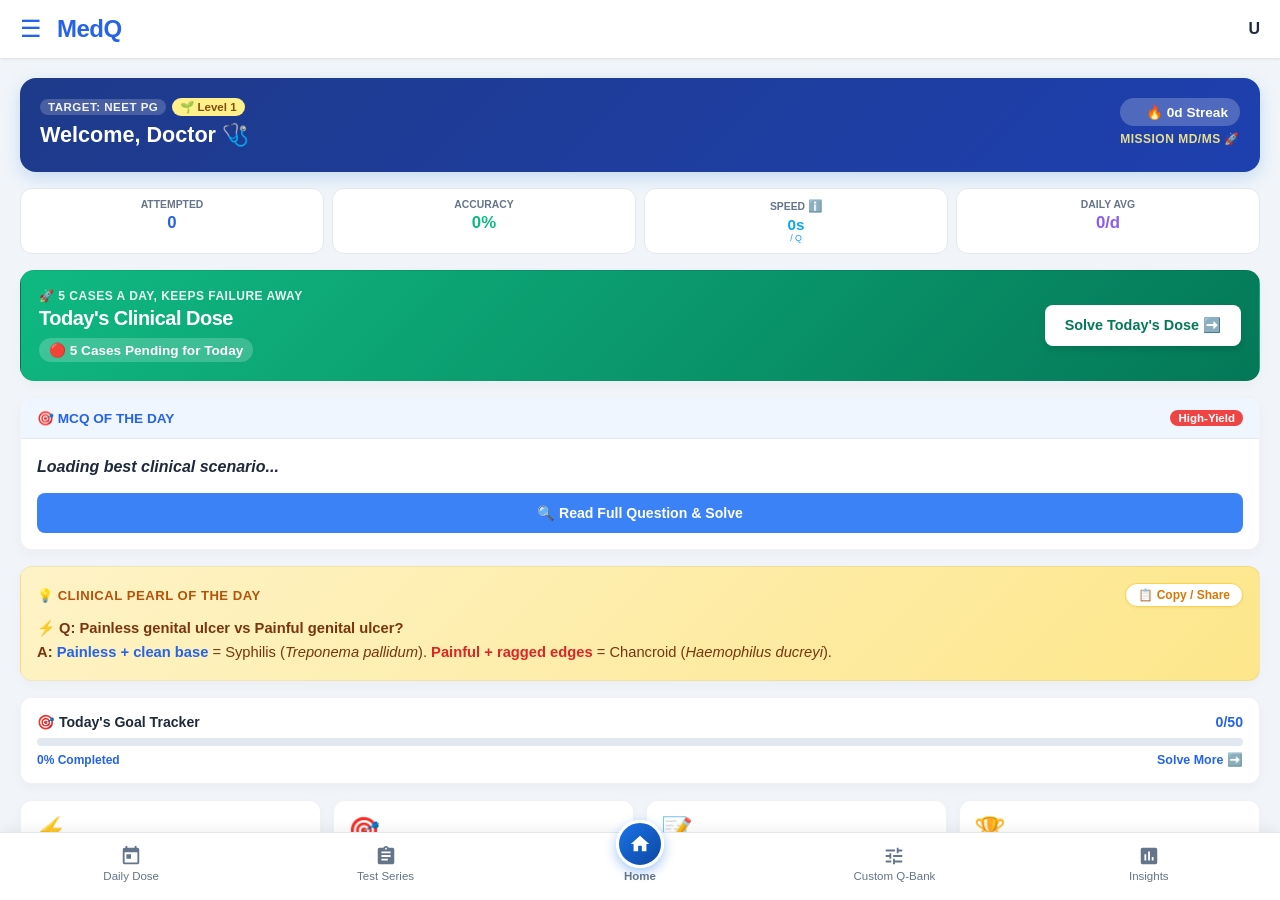
==== commit 34738a85: "Add files via upload" ====
--- a/index.html
+++ b/index.html
@@ -1595,7 +1595,48 @@
 
         
 
-    </style>
+    /* MedQ Daily accessibility and complete dark-theme coverage */
+body.dark-mode #clinicalHubScreen,
+body.dark-mode #flashcardsScreen { background: #0b1220 !important; color: #e2e8f0 !important; }
+body.dark-mode #clinicalHubScreen header,
+body.dark-mode #flashcardsScreen header,
+body.dark-mode #clinicalHubScreen #hubReaderView,
+body.dark-mode #clinicalHubScreen #hubReaderView > div,
+body.dark-mode #flashcardsScreen > div { background: #111c2e !important; color: #e2e8f0 !important; border-color: #334155 !important; }
+body.dark-mode #clinicalHubScreen details,
+body.dark-mode #clinicalHubScreen details > div,
+body.dark-mode #clinicalHubScreen summary { background: #172338 !important; color: #e2e8f0 !important; border-color: #334155 !important; }
+body.dark-mode #clinicalHubScreen input,
+body.dark-mode #flashcardsScreen select,
+body.dark-mode #flashcardsScreen input { background: #0f172a !important; color: #e2e8f0 !important; border-color: #475569 !important; }
+body.dark-mode #clinicalHubScreen #hubReaderContent,
+body.dark-mode #clinicalHubScreen #hubReaderContent p,
+body.dark-mode #clinicalHubScreen #hubReaderContent li,
+body.dark-mode #clinicalHubScreen #hubReaderContent div { color: #e2e8f0 !important; }
+body.dark-mode #clinicalHubScreen #hubReaderContent h1,
+body.dark-mode #clinicalHubScreen #hubReaderContent h2,
+body.dark-mode #clinicalHubScreen #hubReaderContent h3,
+body.dark-mode #clinicalHubScreen #hubReaderContent h4 { color: #f8fafc !important; }
+body.dark-mode #clinicalHubScreen #hubReaderContent a { color: #7dd3fc !important; }
+body.dark-mode #legalModal > div,
+body.dark-mode #legalModalBody { background: #111c2e !important; color: #e2e8f0 !important; border-color: #334155 !important; }
+body.dark-mode #legalModal h3,
+body.dark-mode #legalModal h4,
+body.dark-mode #legalModal p,
+body.dark-mode #legalModal li { color: #e2e8f0 !important; }
+body.dark-mode #legalModal button { color: #e2e8f0 !important; }
+body.dark-mode #hubReaderView button,
+body.dark-mode #clinicalHubScreen button,
+body.dark-mode #flashcardsScreen button { border-color: #475569 !important; }
+
+
+.pyq-empty-note { margin: 4px 0 10px; padding: 12px; border: 1px dashed #cbd5e1; border-radius: 8px; color: #64748b; font-size: .84rem; line-height: 1.5; }
+body.dark-mode .pyq-empty-note { border-color:#475569; color:#cbd5e1; background:#0f172a; }
+
+.pyq-empty-note { margin: 4px 0 10px; padding: 12px; border: 1px dashed #cbd5e1; border-radius: 8px; color: #64748b; font-size: .84rem; line-height: 1.5; }
+body.dark-mode .pyq-empty-note { border-color:#475569; color:#cbd5e1; background:#0f172a; }
+body.dark-mode #inactiveUserNotice { background:#10243d !important; border-color:#2563eb !important; color:#dbeafe !important; }
+</style>
 
 <style id="medq-final-contrast-and-layout-fixes">
 /* Calm, low-glare clinical dark palette */
@@ -2221,6 +2262,13 @@
                 <span id="dailyProgress" style="font-size: 0.95rem; color: var(--primary); font-weight: 800; background: var(--primary-light); padding: 4px 10px; border-radius: 12px;">1 of 5</span>
             </div>
 
+            <div id="inactiveUserNotice" class="hidden" role="status" style="margin:12px 0; padding:12px 14px; border:1px solid #93c5fd; border-left:4px solid #2563eb; border-radius:10px; background:#eff6ff; color:#1e3a8a;">
+                <div style="display:flex; gap:10px; align-items:flex-start; justify-content:space-between;">
+                    <div><strong>Welcome back to MedQ Daily!</strong><div id="inactiveUserNoticeText" style="font-size:.86rem; margin-top:3px;">Your daily practice is waiting. Take a few MCQs today.</div></div>
+                    <button type="button" onclick="dismissInactiveUserNotice()" aria-label="Dismiss reminder" style="border:0; background:transparent; color:inherit; font-size:1.1rem; cursor:pointer;">×</button>
+                </div>
+                <button type="button" onclick="jumpToDailyQuiz()" style="margin-top:9px; border:0; border-radius:7px; padding:7px 11px; background:#2563eb; color:white; font-weight:700; cursor:pointer;">Start Daily Quiz</button>
+            </div>
             <div id="dailyMcqContainer" style="padding-bottom: 10px; margin-top: 15px;"></div>
         </div>
 
@@ -2261,6 +2309,7 @@
     </select>
 
 </div>
+<p id="pyqAvailabilityNote" style="font-size:0.78rem; color:var(--text-gray); margin:0 0 12px;">PYQ banks are separate. Verified question files will appear here when added.</p>
 
                 <!-- Additional question sources: up to 10% each -->
                 <div class="section-title" style="font-size: 0.9rem; margin: 16px 0 8px;">2. Add Question Sources</div>
@@ -2514,10 +2563,10 @@
 
         <!-- Policy & Legal Links -->
         <div style="text-align: center; margin-top: 20px; padding: 10px; font-size: 0.8rem; color: var(--text-gray);">
-            <a href="javascript:void(0)" onclick="openLegalModal('privacy')" style="color: var(--primary); text-decoration: none; margin: 0 5px;">Privacy Policy</a> •
-            <a href="javascript:void(0)" onclick="openLegalModal('terms')" style="color: var(--primary); text-decoration: none; margin: 0 5px;">Terms</a> •
+            <a href="privacy-policy.html" style="color: var(--primary); text-decoration: none; margin: 0 5px;">Privacy Policy</a> •
+            <a href="terms.html" style="color: var(--primary); text-decoration: none; margin: 0 5px;">Terms</a> •
             <a href="javascript:void(0)" onclick="openLegalModal('about')" style="color: var(--primary); text-decoration: none; margin: 0 5px;">About Us</a> •
-            <a href="javascript:void(0)" onclick="openLegalModal('contact')" style="color: var(--primary); text-decoration: none; margin: 0 5px;">Contact</a>
+            <a href="contact.html" style="color: var(--primary); text-decoration: none; margin: 0 5px;">Contact</a>
         </div>
     </main>
 
@@ -3257,10 +3306,10 @@
 
             <!-- 9. Footer Links -->
             <div style="text-align: center; margin-top: 14px; padding-top: 10px; border-top: 1px solid var(--border); font-size: 0.75rem; color: var(--text-gray);">
-                <a href="javascript:void(0)" onclick="openLegalModal('privacy')" style="color: var(--primary); text-decoration: none; margin: 0 4px;">Privacy</a> •
-                <a href="javascript:void(0)" onclick="openLegalModal('terms')" style="color: var(--primary); text-decoration: none; margin: 0 4px;">Terms</a> •
+                <a href="privacy-policy.html" style="color: var(--primary); text-decoration: none; margin: 0 4px;">Privacy</a> •
+                <a href="terms.html" style="color: var(--primary); text-decoration: none; margin: 0 4px;">Terms</a> •
                 <a href="javascript:void(0)" onclick="openLegalModal('about')" style="color: var(--primary); text-decoration: none; margin: 0 4px;">About</a> •
-                <a href="javascript:void(0)" onclick="openLegalModal('contact')" style="color: var(--primary); text-decoration: none; margin: 0 4px;">Contact</a>
+                <a href="contact.html" style="color: var(--primary); text-decoration: none; margin: 0 4px;">Contact</a>
             </div>
         </div>
     </div>
@@ -3287,6 +3336,8 @@
 <script src="./data/radiology.js"></script>
 <script src="./data/anesthesia.js"></script>
 <script src="./data/blog-data.js"></script>
+<script src="./data/pyq/pyq-neetpg.js"></script>
+<script src="./data/pyq/pyq-inicet.js"></script>
 <script src="./data/flashcards.js"></script>
 
 <!-- ================= END EXTERNAL DATA FILES ================= -->
@@ -3306,35 +3357,31 @@
           measurementId: "G-RT29DSDRMQ"
       };
 
-      // Firebase is optional for local practice. If its CDN scripts fail to load,
-      // the MCQ, quiz and test features must continue working in guest mode.
       let auth = null;
       let db = null;
-      let firebaseReady = false;
       try {
-          if (typeof firebase !== 'undefined' && firebase) {
-              if (!firebase.apps || firebase.apps.length === 0) {
-                  firebase.initializeApp(firebaseConfig);
+          if (window.firebase && typeof window.firebase.initializeApp === 'function'
+              && typeof window.firebase.auth === 'function'
+              && typeof window.firebase.firestore === 'function') {
+              if (!window.firebase.apps || window.firebase.apps.length === 0) {
+                  window.firebase.initializeApp(firebaseConfig);
               }
-              if (typeof firebase.auth === 'function' &&
-                  typeof firebase.firestore === 'function') {
-                  auth = firebase.auth();
-                  db = firebase.firestore();
-                  firebaseReady = !!auth && !!db;
-              }
+              auth = window.firebase.auth();
+              db = window.firebase.firestore();
+          } else {
+              console.warn('Firebase SDK unavailable. Running MedQ Daily in local guest mode.');
           }
       } catch (firebaseInitError) {
-          console.warn('Firebase unavailable; continuing in local guest mode.', firebaseInitError);
           auth = null;
           db = null;
-          firebaseReady = false;
+          console.warn('Firebase initialization failed; local features remain available.', firebaseInitError);
       }
 
       // --- GOOGLE AUTHENTICATION & CLOUD SYNC ---
       function loginWithGoogle() {
-          playUISound('tap');
-          if (!firebaseReady || !auth || typeof firebase === 'undefined') {
-              alert('Google sign-in is temporarily unavailable. You can continue practising in Guest Mode; your progress will be saved on this device.');
+          if (typeof playUISound === 'function') playUISound('tap');
+          if (!auth || !window.firebase || !window.firebase.auth || !window.firebase.auth.GoogleAuthProvider) {
+              alert('Google sign-in is temporarily unavailable. You can continue using MedQ Daily in Guest Mode.');
               return;
           }
           const provider = new firebase.auth.GoogleAuthProvider();
@@ -3356,7 +3403,7 @@
       }
 
       function syncDataToCloud(userId) {
-          if (!firebaseReady || !db || !userId) return;
+          if (!db || !window.firebase || !window.firebase.firestore) return;
           let userData = {
               name: localStorage.getItem('spUserName'),
               avatar: localStorage.getItem('spUserAvatar'),
@@ -3380,11 +3427,12 @@
       try {
           if (AudioContextClass) audioCtx = new AudioContextClass();
       } catch (audioInitError) {
-          console.warn('Audio effects unavailable; continuing without sounds.', audioInitError);
+          console.warn('Audio is unavailable; continuing without UI sounds.', audioInitError);
       }
 
       function playUISound(type) {
           if (!isSoundEnabled || !audioCtx) return;
+          try {
           if (audioCtx.state === 'suspended') audioCtx.resume();
           const oscillator = audioCtx.createOscillator();
           const gainNode = audioCtx.createGain();
@@ -3413,6 +3461,9 @@
               oscillator.start();
               oscillator.stop(audioCtx.currentTime + 0.08);
           }
+          } catch (soundError) {
+              console.warn('UI sound failed; ignored.', soundError);
+          }
       }
 
       // --- 1. GLOBAL VARIABLES & SYLLABUS ---
@@ -3443,7 +3494,9 @@
     ...(window.MEDQ_DATA?.psychiatry || []),
     ...(window.MEDQ_DATA?.dermatology || []),
     ...(window.MEDQ_DATA?.radiology || []),
-    ...(window.MEDQ_DATA?.anesthesia || [])
+    ...(window.MEDQ_DATA?.anesthesia || []),
+    ...(window.MEDQ_PYQ_DATA?.neetpg || []),
+    ...(window.MEDQ_PYQ_DATA?.inicet || [])
 ];
 
 // ================= END EXTERNAL QUESTION BANK =================
@@ -3674,32 +3727,31 @@
           "Success in medicine is built one MCQ at a time. 🏆" // Saturday
       ];
 
-      // Share/copy the visible Clinical Pearl.
-      function sharePearl(index) {
-          const pearl = (typeof CLINICAL_PEARLS !== 'undefined' && CLINICAL_PEARLS[index])
-              ? CLINICAL_PEARLS[index]
-              : '';
-          const plainText = pearl
-              .replace(/<br\s*\/?\s*>/gi, '\n')
-              .replace(/<\/(p|div|li|h[1-6])>/gi, '\n')
-              .replace(/<[^>]*>/g, '')
-              .replace(/&nbsp;/g, ' ')
-              .replace(/&amp;/g, '&')
-              .replace(/&lt;/g, '<')
-              .replace(/&gt;/g, '>')
-              .trim();
-          if (!plainText) return;
-          if (navigator.share) {
-              navigator.share({ title: 'MedQ Daily — Clinical Pearl', text: plainText })
-                  .catch(function() {});
-          } else if (navigator.clipboard && navigator.clipboard.writeText) {
-              navigator.clipboard.writeText(plainText)
-                  .then(function() { alert('Clinical Pearl copied!'); })
-                  .catch(function() { alert(plainText); });
-          } else {
-              alert(plainText);
-          }
-      }
+      window.sharePearl = async function(index) {
+          const pearlEl = document.getElementById('homeClinicalPearl');
+          const raw = (pearlEl && pearlEl.innerText) ? pearlEl.innerText.trim() : '';
+          const textToShare = raw || 'Clinical Pearl of the Day — MedQ Daily';
+          try {
+              if (navigator.share) {
+                  await navigator.share({ title: 'Clinical Pearl | MedQ Daily', text: textToShare, url: location.href });
+                  return;
+              }
+              if (navigator.clipboard && navigator.clipboard.writeText) {
+                  await navigator.clipboard.writeText(textToShare);
+                  alert('Clinical Pearl copied to clipboard.');
+                  return;
+              }
+          } catch (shareError) {
+              if (shareError && shareError.name === 'AbortError') return;
+          }
+          const temp = document.createElement('textarea');
+          temp.value = textToShare;
+          temp.style.position = 'fixed'; temp.style.opacity = '0';
+          document.body.appendChild(temp); temp.select();
+          try { document.execCommand('copy'); alert('Clinical Pearl copied to clipboard.'); }
+          catch (copyError) { alert(textToShare); }
+          temp.remove();
+      };
 
       // ================= 🎯 MCQ OF THE DAY (MOTD) LOGIC =================
       let currentMotd = null;
@@ -4829,7 +4881,7 @@
     getExamDurationSeconds(
         activeTestState.examPattern || 'NEET_PG',
         totalQ,
-        activeTestState.iniSectionMode
+        (activeTestState.sectionMode || activeTestState.iniSectionMode)
     );
 
 let timeLeft = Number.isFinite(window.currentTestTimeLeft)
@@ -5450,6 +5502,27 @@
           };
       }
 
+      function updatePYQAvailabilityUI() {
+          const neetCount = qBank.filter(function(q) { return isQuestionFromSelectedPYQExam(q, 'NEET_PG'); }).length;
+          const iniCount = qBank.filter(function(q) { return isQuestionFromSelectedPYQExam(q, 'INI_CET'); }).length;
+          const select = document.getElementById('customPYQMode');
+          const note = document.getElementById('pyqAvailabilityNote');
+          if (select) {
+              const neetOption = select.querySelector('option[value="NEET_PG"]');
+              const iniOption = select.querySelector('option[value="INI_CET"]');
+              const bothOption = select.querySelector('option[value="BOTH"]');
+              if (neetOption) { neetOption.disabled = neetCount === 0; neetOption.textContent = neetCount ? `NEET PG PYQs (${neetCount})` : 'NEET PG PYQs (not loaded)'; }
+              if (iniOption) { iniOption.disabled = iniCount === 0; iniOption.textContent = iniCount ? `INI-CET PYQs (${iniCount})` : 'INI-CET PYQs (not loaded)'; }
+              if (bothOption) { bothOption.disabled = neetCount === 0 && iniCount === 0; bothOption.textContent = `Both PYQs (${neetCount + iniCount})`; }
+              if (select.value !== 'NONE' && ((select.value === 'NEET_PG' && !neetCount) || (select.value === 'INI_CET' && !iniCount) || (select.value === 'BOTH' && !neetCount && !iniCount))) select.value = 'NONE';
+          }
+          if (note) {
+              note.textContent = (neetCount || iniCount)
+                  ? `Available verified PYQs: NEET PG ${neetCount} · INI-CET ${iniCount}.`
+                  : 'Verified NEET PG/INI-CET PYQ questions have not been supplied in this project yet. PYQ tests are temporarily unavailable; regular mocks and custom tests remain active.';
+          }
+      }
+
       function seededShuffle(array, seedStr) {
           let shuffled = array.slice(); 
           let rng = getSeededRandom(seedStr);
@@ -5481,19 +5554,35 @@
           let pyqYears = [2025, 2024, 2023, 2022, 2021];
           let neetFullPyqs = '';
           let iniFullPyqs = '';
-          pyqYears.forEach(function(year) {
-              neetFullPyqs += `<button class="btn btn-outline" style="margin-bottom:10px; text-align:left; font-size: 0.9rem;" onclick="startStandardTest('pyq_neet_full_${year}', 'NEET PG ${year} (Full Paper)', null, 180, 'NEET_PG', true)">📅 NEET PG ${year} (Full Paper)</button>`;
-              iniFullPyqs += `<button class="btn btn-outline" style="margin-bottom:10px; text-align:left; font-size: 0.9rem;" onclick="startStandardTest('pyq_ini_full_${year}', 'INI-CET ${year} (Full Paper)', null, 200, 'INI_CET', true)">📅 INI-CET ${year} (Full Paper)</button>`;
-          });
-
-          // 💡 2. Subject-wise PYQs (isPyqOnly = true)
+          const neetPYQCount = qBank.filter(function(q) { return isQuestionFromSelectedPYQExam(q, 'NEET_PG'); }).length;
+          const iniPYQCount = qBank.filter(function(q) { return isQuestionFromSelectedPYQExam(q, 'INI_CET'); }).length;
+          if (neetPYQCount) {
+              pyqYears.forEach(function(year) {
+                  const yearCount = qBank.filter(function(q) { return isQuestionFromSelectedPYQExam(q, 'NEET_PG') && Number(q.pyqYear || q.year || q.examYear) === year; }).length;
+                  if (yearCount) neetFullPyqs += `<button class="btn btn-outline" style="margin-bottom:10px; text-align:left; font-size: 0.9rem;" onclick="startStandardTest('pyq_neet_full_${year}', 'NEET PG ${year} (Full Paper)', null, 180, 'NEET_PG', true, null, ${year})">📅 NEET PG ${year} (${yearCount} Qs)</button>`;
+              });
+              if (!neetFullPyqs) neetFullPyqs = '<p class="pyq-empty-note">NEET PG PYQs are loaded, but no year-tagged full-paper records are available.</p>';
+          } else neetFullPyqs = '<p class="pyq-empty-note">Verified NEET PG PYQ records have not been added yet.</p>';
+          if (iniPYQCount) {
+              pyqYears.forEach(function(year) {
+                  const yearCount = qBank.filter(function(q) { return isQuestionFromSelectedPYQExam(q, 'INI_CET') && Number(q.pyqYear || q.year || q.examYear) === year; }).length;
+                  if (yearCount) iniFullPyqs += `<button class="btn btn-outline" style="margin-bottom:10px; text-align:left; font-size: 0.9rem;" onclick="startStandardTest('pyq_ini_full_${year}', 'INI-CET ${year} (Full Paper)', null, 200, 'INI_CET', true, null, ${year})">📅 INI-CET ${year} (${yearCount} Qs)</button>`;
+              });
+              if (!iniFullPyqs) iniFullPyqs = '<p class="pyq-empty-note">INI-CET PYQs are loaded, but no year-tagged full-paper records are available.</p>';
+          } else iniFullPyqs = '<p class="pyq-empty-note">Verified INI-CET PYQ records have not been added yet.</p>';
+
+          // 💡 2. Subject-wise PYQs (only show subjects with actual tagged questions)
           let neetSubPyqButtons = '';
           let iniSubPyqButtons = '';
           SUBJECTS.forEach(function(sub) {
               let icon = subjectIcons[sub] || "📘";
-              neetSubPyqButtons += `<button class="btn btn-outline" style="margin-bottom:10px; text-align:left; font-size: 0.9rem;" onclick="startStandardTest('pyq_neet_${sub}', 'NEET PG PYQ: ${sub}', '${sub}', 50, 'NEET_PG', true)">📌 ${icon} ${sub} PYQs</button>`;
-              iniSubPyqButtons += `<button class="btn btn-outline" style="margin-bottom:10px; text-align:left; font-size: 0.9rem;" onclick="startStandardTest('pyq_ini_${sub}', 'INI-CET PYQ: ${sub}', '${sub}', 50, 'INI_CET', true)">📌 ${icon} ${sub} PYQs</button>`;
+              const neetSubCount = qBank.filter(function(q) { return q.subject === sub && isQuestionFromSelectedPYQExam(q, 'NEET_PG'); }).length;
+              const iniSubCount = qBank.filter(function(q) { return q.subject === sub && isQuestionFromSelectedPYQExam(q, 'INI_CET'); }).length;
+              if (neetSubCount) neetSubPyqButtons += `<button class="btn btn-outline" style="margin-bottom:10px; text-align:left; font-size: 0.9rem;" onclick="startStandardTest('pyq_neet_${sub}', 'NEET PG PYQ: ${sub}', '${sub}', ${neetSubCount}, 'NEET_PG', true)">📌 ${icon} ${sub} PYQs (${neetSubCount})</button>`;
+              if (iniSubCount) iniSubPyqButtons += `<button class="btn btn-outline" style="margin-bottom:10px; text-align:left; font-size: 0.9rem;" onclick="startStandardTest('pyq_ini_${sub}', 'INI-CET PYQ: ${sub}', '${sub}', ${iniSubCount}, 'INI_CET', true)">📌 ${icon} ${sub} PYQs (${iniSubCount})</button>`;
           });
+          if (!neetSubPyqButtons) neetSubPyqButtons = '<p class="pyq-empty-note">No subject-wise NEET PG PYQs loaded.</p>';
+          if (!iniSubPyqButtons) iniSubPyqButtons = '<p class="pyq-empty-note">No subject-wise INI-CET PYQs loaded.</p>';
 
           // 💡 Standard Mocks (isPyqOnly = false)
           let neetGrandMocks = '';
@@ -5719,7 +5808,8 @@
             color: #f8fafc !important;
         }          
                   
-              </style>
+              
+</style>
 
               <div class="section-title" style="margin-bottom: 15px; font-size: 1rem; color: var(--text-dark);">📚 Previous Year Questions (PYQs)</div>
               
@@ -5757,7 +5847,7 @@
               
               <div class="test-grid-layout" style="margin-bottom: 15px;">
                   <details class="test-group-details" style="border: 1px solid #c6d8f9;">
-                      <summary style="background:#e8f0fe; color:#1a73e8;">🏆 NEET PG Full Mocks (200)</summary>
+                      <summary style="background:#e8f0fe; color:#1a73e8;">🏆 NEET PG Full Mocks (180)</summary>
                       <div class="test-group-content" style="background:var(--bg-gray);">${neetGrandMocks}</div>
                   </details>
                   <details class="test-group-details" style="border: 1px solid #f9c6c2;">
@@ -5809,9 +5899,10 @@
               const match = onclickText.match(/startStandardTest\s*\(\s*['"]([^'"]+)['"]/);
               if (!match) return;
               const seed = match[1];
-              const attempt = historyItems.find(function(item) {
+              const matchingAttempts = historyItems.filter(function(item) {
                   return item.seedId === seed && Array.isArray(item.questions);
               });
+              const attempt = matchingAttempts[0];
               if (!attempt) return;
 
               const accuracy = attempt.total > 0
@@ -5821,7 +5912,7 @@
               summary.className = 'test-series-attempt';
               summary.innerHTML = `
                   <div class="test-series-attempt-info">
-                      <strong>Last attempt</strong>
+                      <strong>Attempts: ${matchingAttempts.length} · Latest attempt</strong>
                       <span>${Number(attempt.correct) || 0}/${Number(attempt.total) || 0} correct · ${accuracy}% accuracy</span>
                       <small>Score: ${Number(attempt.score) || 0}/${Number(attempt.maxScore) || 0} · ${attempt.date || ''}</small>
                   </div>
@@ -5849,21 +5940,32 @@
     return 'UNSPECIFIED';
 }
 
-function isQuestionFromSelectedPYQExam(q, exam) {
+function isQuestionFromSelectedPYQExam(q, exam, year) {
     const isPYQ = q.isPYQ === true ||
         (Array.isArray(q.tags) && q.tags.includes('PYQ')) ||
         !!q.pyqExam;
-
-    return isPYQ && getQuestionPYQExam(q) === exam;
-}
-
-function getExamDurationSeconds(pattern, questionCount, useIniSections) {
-    if (pattern === 'INI_CET' && useIniSections && questionCount >= 50) {
-        return Math.ceil(questionCount / 50) * 45 * 60;
+    if (!isPYQ || getQuestionPYQExam(q) !== exam) return false;
+    if (year != null && year !== '') return Number(q.pyqYear || q.year || q.examYear) === Number(year);
+    return true;
+}
+
+function getExamSectionConfig(pattern) {
+    return pattern === 'INI_CET'
+        ? { size: 50, duration: 45 * 60, label: '50-question sections • 45 min each' }
+        : { size: 36, duration: 42 * 60, label: '36-question sections • 42 min each' };
+}
+
+function shouldUseTimedSections(pattern, questionCount) {
+    const config = getExamSectionConfig(pattern);
+    return questionCount >= config.size;
+}
+
+function getExamDurationSeconds(pattern, questionCount, useSectionMode) {
+    if (useSectionMode) {
+        const config = getExamSectionConfig(pattern);
+        return Math.ceil(questionCount / config.size) * config.duration;
     }
-
     const secondsPerQuestion = pattern === 'INI_CET' ? 54 : 70;
-
     return Math.round(questionCount * secondsPerQuestion);
 }
 
@@ -5881,19 +5983,12 @@
 function getActiveSectionBounds() {
     const total = activeTestState.questions.length;
 
-    if (!activeTestState.iniSectionMode) {
-        return {
-            start: 0,
-            end: total - 1
-        };
-    }
-
-    const start = activeTestState.sectionIndex * 50;
-
-    return {
-        start: start,
-        end: Math.min(start + 49, total - 1)
-    };
+    const sectionMode = !!(activeTestState.sectionMode || activeTestState.iniSectionMode);
+    if (!sectionMode) return { start: 0, end: total - 1 };
+
+    const sectionSize = activeTestState.sectionSize || getExamSectionConfig(activeTestState.examPattern).size;
+    const start = activeTestState.sectionIndex * sectionSize;
+    return { start: start, end: Math.min(start + sectionSize - 1, total - 1) };
 }
 
 function updateExamSectionStatus() {
@@ -5901,18 +5996,16 @@
 
     if (!status) return;
 
-    if (!activeTestState || !activeTestState.iniSectionMode) {
+    if (!activeTestState || !(activeTestState.sectionMode || activeTestState.iniSectionMode)) {
         status.innerText = '';
         status.style.display = 'none';
         return;
     }
 
+    const config = getExamSectionConfig(activeTestState.examPattern);
     status.style.display = 'block';
-
-    status.innerText =
-        'Part ' + (activeTestState.sectionIndex + 1) +
-        ' of ' + activeTestState.sectionCount +
-        ' • 50-question sections • 45 min each';
+    status.innerText = 'Part ' + (activeTestState.sectionIndex + 1) +
+        ' of ' + activeTestState.sectionCount + ' • ' + config.label;
 }
 
 // Update the instructions screen when the exam pattern changes
@@ -5939,7 +6032,7 @@
             : true;
 
         const pyqMatch = pendingTestParams.isPyqOnly
-            ? isQuestionFromSelectedPYQExam(q, pendingTestParams.pyqExam)
+            ? isQuestionFromSelectedPYQExam(q, pendingTestParams.pyqExam, pendingTestParams.pyqYear)
             : true;
 
         return subjectMatch && pyqMatch;
@@ -5949,14 +6042,12 @@
         ? pendingTestParams.customPool.length
         : Math.min(requestedCount, pool.length);
 
-    const useIniSections =
-        pattern === 'INI_CET' &&
-        actualCount >= 50;
+    const useSectionMode = shouldUseTimedSections(pattern, actualCount);
 
     const duration = getExamDurationSeconds(
         pattern,
         actualCount,
-        useIniSections
+        useSectionMode
     );
 
     document.getElementById('instQCount').innerText = actualCount;
@@ -5996,18 +6087,10 @@
     document.getElementById('instructionScreen').style.display = 'none';
 
     if (customPool) {
-        const useIniSections =
-    pattern === 'INI_CET' && customPool.length >= 50;
-
-const customSectionCount = useIniSections
-    ? Math.ceil(customPool.length / 50)
-    : 1;
-
-const totalDuration = getExamDurationSeconds(
-    pattern,
-    customPool.length,
-    useIniSections
-);
+        const useSectionMode = shouldUseTimedSections(pattern, customPool.length);
+        const sectionConfig = getExamSectionConfig(pattern);
+        const customSectionCount = useSectionMode ? Math.ceil(customPool.length / sectionConfig.size) : 1;
+        const totalDuration = getExamDurationSeconds(pattern, customPool.length, useSectionMode);
 
         activeTestState = {
             questions: customPool,
@@ -6018,10 +6101,13 @@
             flags: {},
             testName: testName,
             examPattern: pattern,
-            iniSectionMode: useIniSections,
-sectionIndex: 0,
-sectionCount: customSectionCount,
-sectionTimeLeft: useIniSections ? 45 * 60 : totalDuration,
+            iniSectionMode: useSectionMode,
+            sectionMode: useSectionMode,
+            sectionSize: sectionConfig.size,
+            sectionDurationSeconds: sectionConfig.duration,
+            sectionIndex: 0,
+            sectionCount: customSectionCount,
+            sectionTimeLeft: useSectionMode ? sectionConfig.duration : totalDuration,
 totalDurationSeconds: totalDuration,
 totalTimeLeft: totalDuration,
 seedId: seedId,
@@ -6043,6 +6129,8 @@
         window.currentTestTimeLeft = totalDuration;
 
         renderQuestion();
+        renderPaletteGrid();
+        updateExamSectionStatus();
         startTestTimer(totalDuration);
 
     } else {
@@ -6053,7 +6141,8 @@
             maxQs,
             pattern,
             pendingTestParams.isPyqOnly,
-            pendingTestParams.pyqExam
+            pendingTestParams.pyqExam,
+            pendingTestParams.pyqYear
         );
     }
 }
@@ -6071,7 +6160,8 @@
     maxQs,
     forcedPattern,
     isPyqOnly,
-    mockTier
+    mockTier,
+    pyqYear
 ) {
     playUISound('tab');
 
@@ -6083,7 +6173,7 @@
             : true;
 
         const pyqMatch = isPyqOnly
-            ? isQuestionFromSelectedPYQExam(q, pyqExam)
+            ? isQuestionFromSelectedPYQExam(q, pyqExam, pyqYear)
             : true;
 
         return subMatch && pyqMatch;
@@ -6103,6 +6193,7 @@
         maxQs: maxQs,
         isPyqOnly: isPyqOnly || false,
         pyqExam: pyqExam,
+        pyqYear: pyqYear || null,
         mockTier: mockTier || null
     };
 
@@ -6134,11 +6225,12 @@
     maxQs,
     pattern,
     isPyqOnly,
-    pyqExam
+    pyqExam,
+    pyqYear
 ) {
     let poolToUse = qBank.filter(function(q) {
         return isPyqOnly
-            ? isQuestionFromSelectedPYQExam(q, pyqExam)
+            ? isQuestionFromSelectedPYQExam(q, pyqExam, pyqYear)
             : true;
     });
 
@@ -6219,21 +6311,11 @@
         return;
     }
 
-    // INI-CET standard mocks with 50 or more questions use locked sections.
-    // Custom tests are handled separately and do not use this section lock.
-    const iniSectionMode =
-        pattern === 'INI_CET' &&
-        selectedQs.length >= 50;
-
-    const sectionCount = iniSectionMode
-        ? Math.ceil(selectedQs.length / 50)
-        : 1;
-
-    const totalDuration = getExamDurationSeconds(
-        pattern,
-        selectedQs.length,
-        iniSectionMode
-    );
+    // Official-pattern timed sections: NEET PG 36/42m; INI-CET 50/45m.
+    const sectionMode = shouldUseTimedSections(pattern, selectedQs.length);
+    const sectionConfig = getExamSectionConfig(pattern);
+    const sectionCount = sectionMode ? Math.ceil(selectedQs.length / sectionConfig.size) : 1;
+    const totalDuration = getExamDurationSeconds(pattern, selectedQs.length, sectionMode);
 
     activeTestState = {
         questions: selectedQs,
@@ -6245,10 +6327,13 @@
         testName: testName,
         examPattern: pattern,
 
-        iniSectionMode: iniSectionMode,
+        iniSectionMode: sectionMode,
+        sectionMode: sectionMode,
+        sectionSize: sectionConfig.size,
+        sectionDurationSeconds: sectionConfig.duration,
         sectionIndex: 0,
         sectionCount: sectionCount,
-        sectionTimeLeft: iniSectionMode ? 45 * 60 : totalDuration,
+        sectionTimeLeft: sectionMode ? sectionConfig.duration : totalDuration,
 
         totalDurationSeconds: totalDuration,
         totalTimeLeft: totalDuration,
@@ -6284,8 +6369,10 @@
         clearInterval(activeTestState.timer);
     }
 
-    let timeLeft = activeTestState.iniSectionMode
-        ? (activeTestState.sectionTimeLeft ?? 45 * 60)
+    const sectionMode = !!(activeTestState.sectionMode || activeTestState.iniSectionMode);
+    const sectionDuration = activeTestState.sectionDurationSeconds || getExamSectionConfig(activeTestState.examPattern).duration;
+    let timeLeft = sectionMode
+        ? (activeTestState.sectionTimeLeft ?? sectionDuration)
         : (activeTestState.totalTimeLeft ?? seconds);
 
     let totalRemaining =
@@ -6319,7 +6406,7 @@
     timeLeft = 0;
 
             if (
-                activeTestState.iniSectionMode &&
+                sectionMode &&
                 activeTestState.sectionIndex < activeTestState.sectionCount - 1
             ) {
                 // Lock the completed section and activate the next one
@@ -6329,7 +6416,7 @@
 
                 activeTestState.currentQ = bounds.start;
 
-                timeLeft = 45 * 60;
+                timeLeft = sectionDuration;
                 activeTestState.sectionTimeLeft = timeLeft;
 
                 updateExamSectionStatus();
@@ -6359,7 +6446,7 @@
 
         activeTestState.totalTimeLeft = Math.max(0, totalRemaining);
 
-        if (activeTestState.iniSectionMode) {
+        if (sectionMode) {
             activeTestState.sectionTimeLeft = timeLeft;
         }
 
@@ -6556,6 +6643,9 @@
         examPattern: activeTestState.examPattern,
 
         iniSectionMode: activeTestState.iniSectionMode || false,
+        sectionMode: activeTestState.sectionMode || activeTestState.iniSectionMode || false,
+        sectionSize: activeTestState.sectionSize || getExamSectionConfig(activeTestState.examPattern).size,
+        sectionDurationSeconds: activeTestState.sectionDurationSeconds || getExamSectionConfig(activeTestState.examPattern).duration,
         sectionIndex: activeTestState.sectionIndex || 0,
         sectionCount: activeTestState.sectionCount || 1,
         sectionTimeLeft: activeTestState.sectionTimeLeft,
@@ -6649,7 +6739,7 @@
     nextBtn.onclick = submitTest;
 
 } else if (
-    activeTestState.iniSectionMode &&
+    (activeTestState.sectionMode || activeTestState.iniSectionMode) &&
     qIndex === bounds.end
 ) {
 
@@ -7121,9 +7211,9 @@
       }
 
       function logoutApp() {
-          playUISound('tap');
+          if (typeof playUISound === 'function') playUISound('tap');
           if (!auth || typeof auth.signOut !== 'function') {
-              alert('You are using Guest Mode. There is no Google account connected on this device.');
+              alert('You are using Guest Mode. There is no active Google account to sign out.');
               return;
           }
           if (confirm("Are you sure you want to log out?")) {
@@ -7272,16 +7362,25 @@
 
 
       function openLegalModal(type) {
-          playUISound('tap');
+          if (typeof playUISound === 'function') playUISound('tap');
           const doc = LEGAL_DOCS[type];
-          if (!doc) return;
-          document.getElementById('legalModalTitle').innerText = doc.title;
-          document.getElementById('legalModalBody').innerHTML = doc.content;
           const modal = document.getElementById('legalModal');
+          const title = document.getElementById('legalModalTitle');
+          const body = document.getElementById('legalModalBody');
+          if (!doc || !modal || !title || !body) return false;
+          title.innerText = doc.title;
+          body.innerHTML = doc.content;
           modal.classList.remove('hidden');
           modal.style.display = 'flex';
-      }
-      function closeLegalModal() { playUISound('tab'); const modal = document.getElementById('legalModal'); modal.classList.add('hidden'); modal.style.display = 'none'; }
+          modal.setAttribute('aria-hidden', 'false');
+          return true;
+      }
+      function closeLegalModal() {
+          if (typeof playUISound === 'function') playUISound('tab');
+          if (typeof window.popAppHistory === 'function') window.popAppHistory('legalModal');
+          const modal = document.getElementById('legalModal');
+          if (modal) { modal.classList.add('hidden'); modal.style.display = 'none'; modal.setAttribute('aria-hidden', 'true'); }
+      }
 
       function openFavoritesModal() { playUISound('tap'); closeSPModal(); renderFavoritesList(); const modal = document.getElementById('favoritesModal'); modal.classList.remove('hidden'); modal.style.display = 'flex'; }
       
@@ -7335,8 +7434,7 @@
           renderFavoritesList();
       }
 
-      if (auth && typeof auth.onAuthStateChanged === 'function') {
-      auth.onAuthStateChanged(function(user) {
+      function updateAuthenticationUI(user) {
           const signInBox = document.getElementById('googleSignInContainer');
           const loggedInBox = document.getElementById('loggedInContainer');
           const emailText = document.getElementById('connectedEmailText');
@@ -7346,39 +7444,73 @@
               localStorage.setItem('userEmail', user.email || '');
               if (signInBox) signInBox.classList.add('hidden');
               if (loggedInBox) loggedInBox.classList.remove('hidden');
-              if (emailText) emailText.innerText = `✅ Connected: ${user.email}`;
-              db.collection("users").doc(user.uid).get().then(function(doc) {
-                  if (doc.exists) {
-                      const data = doc.data();
-                      if (data.totalSolved && parseInt(data.totalSolved) > parseInt(localStorage.getItem('totalQuestionsSolved') || '0')) localStorage.setItem('totalQuestionsSolved', data.totalSolved);
-                      if (data.totalCorrect && parseInt(data.totalCorrect) > parseInt(localStorage.getItem('totalCorrectAnswers') || '0')) localStorage.setItem('totalCorrectAnswers', data.totalCorrect);
-                      if (data.streak && parseInt(data.streak) > parseInt(localStorage.getItem('currentStreak') || '0')) localStorage.setItem('currentStreak', data.streak);
-                      if (data.favorites && Array.isArray(data.favorites) && data.favorites.length > 0) {
-                          let localFavs = JSON.parse(localStorage.getItem('medqFavorites')) || [];
-                          let mergedFavs = Array.from(new Set(localFavs.concat(data.favorites)));
-                          localStorage.setItem('medqFavorites', JSON.stringify(mergedFavs));
+              if (emailText) emailText.innerText = `✅ Connected: ${user.email || 'Google account'}`;
+              if (db) {
+                  db.collection('users').doc(user.uid).get().then(function(doc) {
+                      if (doc && doc.exists) {
+                          const data = doc.data();
+                          if (data.totalSolved && parseInt(data.totalSolved) > parseInt(localStorage.getItem('totalQuestionsSolved') || '0')) localStorage.setItem('totalQuestionsSolved', data.totalSolved);
+                          if (data.totalCorrect && parseInt(data.totalCorrect) > parseInt(localStorage.getItem('totalCorrectAnswers') || '0')) localStorage.setItem('totalCorrectAnswers', data.totalCorrect);
+                          if (data.streak && parseInt(data.streak) > parseInt(localStorage.getItem('currentStreak') || '0')) localStorage.setItem('currentStreak', data.streak);
+                          if (data.favorites && Array.isArray(data.favorites) && data.favorites.length > 0) {
+                              let localFavs = JSON.parse(localStorage.getItem('medqFavorites')) || [];
+                              let mergedFavs = Array.from(new Set(localFavs.concat(data.favorites)));
+                              localStorage.setItem('medqFavorites', JSON.stringify(mergedFavs));
+                          }
                       }
-                  }
-                  calculateAndUpdateStats(); displayStreak(); syncDataToCloud(user.uid);
-              }).catch(function() { calculateAndUpdateStats(); });
+                      calculateAndUpdateStats();
+                      displayStreak();
+                      syncDataToCloud(user.uid);
+                  }).catch(function() { calculateAndUpdateStats(); });
+              } else {
+                  calculateAndUpdateStats();
+              }
           } else {
               if (signInBox) signInBox.classList.remove('hidden');
               if (loggedInBox) loggedInBox.classList.add('hidden');
-              if (emailText) emailText.innerText = 'Guest Mode — progress saved on this device';
-              // Do not auto-open the sign-in modal. It blocks the quiz/test UI for guests.
-          }
-      });
+              // Guest mode is intentional. Never open a blocking login modal automatically.
+          }
+      }
+
+      if (auth && typeof auth.onAuthStateChanged === 'function') {
+          try { auth.onAuthStateChanged(updateAuthenticationUI); }
+          catch (authStateError) { console.warn('Auth state listener unavailable; using Guest Mode.', authStateError); updateAuthenticationUI(null); }
       } else {
-          const signInBox = document.getElementById('googleSignInContainer');
-          const loggedInBox = document.getElementById('loggedInContainer');
-          const emailText = document.getElementById('connectedEmailText');
-          if (signInBox) signInBox.classList.remove('hidden');
-          if (loggedInBox) loggedInBox.classList.add('hidden');
-          if (emailText) emailText.innerText = 'Guest Mode — progress saved on this device';
+          updateAuthenticationUI(null);
+      }
+
+      function updateInactiveUserNotice() {
+          const notice = document.getElementById('inactiveUserNotice');
+          const message = document.getElementById('inactiveUserNoticeText');
+          if (!notice) return;
+          const lastPlayed = localStorage.getItem('lastPlayedDate');
+          if (!lastPlayed) { notice.classList.add('hidden'); return; }
+          const lastDate = new Date(lastPlayed);
+          if (Number.isNaN(lastDate.getTime())) { notice.classList.add('hidden'); return; }
+          const today = new Date(); today.setHours(0,0,0,0);
+          lastDate.setHours(0,0,0,0);
+          const daysAway = Math.floor((today.getTime() - lastDate.getTime()) / 86400000);
+          const dismissedOn = localStorage.getItem('medqInactiveNoticeDismissed');
+          if (daysAway < 3 || dismissedOn === today.toDateString()) { notice.classList.add('hidden'); return; }
+          if (message) message.textContent = `You have been away for ${daysAway} days. A short quiz today can help you get back into your study routine.`;
+          notice.classList.remove('hidden');
+      }
+
+      window.dismissInactiveUserNotice = function() {
+          localStorage.setItem('medqInactiveNoticeDismissed', new Date().toDateString());
+          const notice = document.getElementById('inactiveUserNotice');
+          if (notice) notice.classList.add('hidden');
+      }
+
+      window.jumpToDailyQuiz = function() {
+          const quiz = document.getElementById('dailyMcqContainer');
+          if (quiz) quiz.scrollIntoView({ behavior: 'smooth', block: 'start' });
       }
 
       window.addEventListener('DOMContentLoaded', function() {
           applyTheme(localStorage.getItem('medqThemeMode') || 'system');
+          updatePYQAvailabilityUI();
+          updateInactiveUserNotice();
           renderMOTD();
           renderStandardTests();
 
@@ -7422,9 +7554,12 @@
         activeTestState.totalDurationSeconds ??
         activeTestState.questions.length * 60;
 
-    if (activeTestState.iniSectionMode) {
-        activeTestState.sectionTimeLeft =
-            activeTestState.sectionTimeLeft ?? 45 * 60;
+    if (activeTestState.iniSectionMode || activeTestState.sectionMode) {
+        const sectionConfig = getExamSectionConfig(activeTestState.examPattern);
+        activeTestState.sectionMode = true;
+        activeTestState.sectionSize = activeTestState.sectionSize || sectionConfig.size;
+        activeTestState.sectionDurationSeconds = activeTestState.sectionDurationSeconds || sectionConfig.duration;
+        activeTestState.sectionTimeLeft = activeTestState.sectionTimeLeft ?? activeTestState.sectionDurationSeconds;
     }
 
     window.currentTestTimeLeft = activeTestState.totalTimeLeft;
@@ -7451,7 +7586,7 @@
     updateExamSectionStatus();
 
     startTestTimer(
-        activeTestState.iniSectionMode
+        (activeTestState.sectionMode || activeTestState.iniSectionMode)
             ? activeTestState.sectionTimeLeft
             : activeTestState.totalTimeLeft
     );
@@ -7692,16 +7827,11 @@
 
       // ================= NEW: BLOG & HISTORY LOGIC =================
       function openBlogModal() {
-          playUISound('tap');
-          closeSPModal();
-          const modal = document.getElementById('blogModal');
-          if(modal) { modal.classList.remove('hidden'); modal.style.display = 'flex'; }
+          if (typeof window.openClinicalHub === 'function') return window.openClinicalHub();
       }
       
       function closeBlogModal() {
-          playUISound('tab');
-          const modal = document.getElementById('blogModal');
-          if(modal) { modal.classList.add('hidden'); modal.style.display = 'none'; }
+          if (typeof window.closeClinicalHub === 'function') return window.closeClinicalHub();
       }
 
       function renderTestHistory() {
@@ -7789,29 +7919,9 @@
               }
           });
 
-          // 💡 SMART POP-UP QUEUE: App Launch
-          setTimeout(function() {
-              var userYear = localStorage.getItem('spUserDesignation');
-              
-              // 1. যদি নতুন ইউজার হয় (ইয়ার সেট করা নেই), ইয়ার সেটআপ দেখাও
-              if (!userYear || userYear === 'MBBS Student') {
-                  var yearModal = document.getElementById('yearSetupModal');
-                  if (yearModal) { yearModal.classList.remove('hidden'); yearModal.style.display = 'flex'; }
-                  return; // একটা দেখালে আর কোনোটা দেখাবে না
-              }
-
-              // 2. যদি ইয়ার সেট করা থাকে, তবে ডেইলি ডোজের রিমাইন্ডার/স্ট্রিক চেক করো
-              var todayStr = new Date().toDateString();
-              var lastPlayed = localStorage.getItem('lastPlayedDate');
-              if (lastPlayed !== todayStr) {
-                  var reminder = document.getElementById('dailyReminderModal');
-                  if (reminder) {
-                      if(typeof playUISound === 'function') playUISound('tab');
-                      reminder.classList.remove('hidden');
-                      reminder.style.display = 'flex';
-                  }
-              }
-          }, 2000); 
+          // Do not place blocking onboarding/reminder overlays over the app on launch.
+          // Users can open Profile / Daily Reminder explicitly when they want to set these options.
+          // This keeps footer links, navigation and the first quiz interaction accessible. 
       });
 
       // ================= QUESTION SHARE LOGIC =================
@@ -8199,6 +8309,237 @@
       let articleFontSize = 16;
       let hubHistoryState = 0; 
 
+      window.openClinicalHub = function() {
+          if (typeof playUISound === 'function') playUISound('tap');
+          const scr = document.getElementById('clinicalHubScreen');
+          if (scr) { scr.classList.remove('hidden'); scr.style.display = 'flex'; }
+          renderHubFolders();
+          backToHubFeed();
+          
+          if (hubHistoryState === 0 && typeof pushAppHistory === 'function') {
+              pushAppHistory('clinicalHubScreen');
+              hubHistoryState = 1;
+          }
+      };
+      
+      window.openBlogModal = window.openClinicalHub; 
+
+      window.closeClinicalHub = function() {
+          if (typeof playUISound === 'function') playUISound('tab');
+          if (typeof window.popAppHistory === 'function') window.popAppHistory('clinicalHubScreen');
+          const scr = document.getElementById('clinicalHubScreen');
+          if (scr) { scr.classList.add('hidden'); scr.style.display = 'none'; }
+          hubHistoryState = 0;
+      };
+
+      function renderHubFolders() {
+          const container = document.getElementById('hubCategoryList');
+          if (!container) return;
+          let html = '';
+          
+          let savedIds = JSON.parse(localStorage.getItem('medqSavedBlogs')) || [];
+
+          HUB_CATEGORIES.forEach(cat => {
+              let subHtml = '';
+              
+              if (cat.isSavedFolder) {
+                  let savedArticles = CLINICAL_ARTICLES.filter(a => savedIds.includes(a.id));
+                  if (savedArticles.length === 0) {
+                      subHtml = `<div style="padding: 15px; text-align: center; color: var(--text-gray); font-size: 0.85rem;">No saved articles yet. Star (⭐) articles to read them later!</div>`;
+                  } else {
+                      savedArticles.forEach(art => { subHtml += createArticleCard(art); });
+                  }
+                  
+                  html += `
+                      <details open style="margin-bottom: 12px; border: 2px solid #fbbf24; border-radius: 10px; background: #fffbeb; overflow: hidden; box-shadow: 0 4px 10px rgba(245,158,11,0.1);">
+                          <summary style="padding: 14px 16px; background: #fef3c7; color: #b45309; font-weight: bold; font-size: 1.05rem; cursor: pointer; display: flex; justify-content: space-between; border-bottom: 1px solid #fcd34d;">
+                              <span>${cat.icon} ${cat.name}</span><span style="font-size: 0.8rem; opacity: 0.8;">▼</span>
+                          </summary>
+                          <div style="padding: 10px;">${subHtml}</div>
+                      </details>
+                  `;
+                  return;
+              }
+              
+              cat.subjects.forEach(sub => {
+                  let articles = CLINICAL_ARTICLES.filter(a => a.category === cat.name && a.subject === sub);
+                  if (articles.length === 0) {
+                      articles = [{ id: 0, title: "Content coming soon...", preview: "High-yield notes for this topic are being updated.", subject: sub }];
+                  }
+                  
+                  let articlesHtml = '';
+                  articles.forEach(art => {
+                      if (art.id === 0) {
+                          articlesHtml += `<div style="padding:10px; color:var(--text-gray); font-size:0.8rem; font-style:italic;">${art.title}</div>`;
+                      } else {
+                          articlesHtml += createArticleCard(art);
+                      }
+                  });
+                  
+                  subHtml += `
+                      <details style="margin: 6px 10px; border: 1px solid var(--border); border-radius: 8px; background: white; overflow: hidden;">
+                          <summary style="padding: 12px; font-weight: 700; color: var(--text-dark); cursor: pointer; display: flex; justify-content: space-between; border-bottom: 1px solid transparent;">
+                              <span>📌 ${sub}</span><span style="font-size: 0.75rem; opacity: 0.6;">▼</span>
+                          </summary>
+                          <div style="padding: 12px; background: var(--bg-gray);">${articlesHtml}</div>
+                      </details>
+                  `;
+              });
+              
+              html += `
+                  <details style="margin-bottom: 12px; border: 1px solid var(--border); border-radius: 10px; background: var(--bg-gray); overflow: hidden;">
+                      <summary style="padding: 14px 16px; background: var(--primary-light); color: var(--primary); font-weight: bold; font-size: 1.05rem; cursor: pointer; display: flex; justify-content: space-between;">
+                          <span>${cat.icon} ${cat.name}</span><span style="font-size: 0.8rem; opacity: 0.8;">▼</span>
+                      </summary>
+                      <div style="padding: 6px 0;">${subHtml}</div>
+                  </details>
+              `;
+          });
+          container.innerHTML = html;
+      }
+
+      function createArticleCard(art) {
+          let t = ARTICLE_THEMES[art.theme] || ARTICLE_THEMES.blue;
+          return `
+              <div onclick="openArticleReader(${art.id})" style="background: ${t.lightBg}; border: 1px solid ${t.border}; border-left: 5px solid ${t.text}; border-radius: 8px; padding: 14px; margin-bottom: 12px; cursor: pointer; box-shadow: 0 2px 4px rgba(0,0,0,0.02);">
+                  <div style="font-weight: 800; font-size: 0.95rem; color: ${t.text}; margin-bottom: 4px;">${art.title}</div>
+                  <div style="font-size: 0.82rem; color: ${t.darkText}; line-height: 1.4;">${art.preview}</div>
+              </div>
+          `;
+      }
+
+      window.searchHubArticles = function(query) {
+          const q = (query || '').toLowerCase().trim();
+          const list = document.getElementById('hubCategoryList');
+          const results = document.getElementById('hubSearchResults');
+          
+          if (q.length < 2) {
+              list.classList.remove('hidden');
+              results.classList.add('hidden');
+              return;
+          }
+          
+          list.classList.add('hidden');
+          results.classList.remove('hidden');
+          
+          let matches = CLINICAL_ARTICLES.filter(a => a.id !== 0 && (a.title.toLowerCase().includes(q) || a.preview.toLowerCase().includes(q) || a.body.toLowerCase().includes(q)));
+          
+          if(matches.length === 0) {
+              results.innerHTML = `<div style="text-align: center; color: var(--text-gray); padding: 20px;">No articles found for "${query}"</div>`;
+              return;
+          }
+          
+          let html = '';
+          matches.forEach(art => { html += createArticleCard(art); });
+          results.innerHTML = html;
+      };
+
+      window.openArticleReader = function(id) {
+          if (typeof playUISound === 'function') playUISound('btn');
+          const art = CLINICAL_ARTICLES.find(a => a.id === id);
+          if (!art) return;
+          
+          currentReadingArticle = art;
+          let t = ARTICLE_THEMES[art.theme] || ARTICLE_THEMES.blue;
+
+          // এখানে আর্টিকেলের রিডার পেজটিও সুন্দর থিমের রঙ অনুযায়ী সাজানো হলো!
+          document.getElementById('hubReaderContent').innerHTML = `
+              <div style="font-size: 0.8rem; font-weight: 800; color: ${t.text}; background: ${t.bg}; display: inline-block; padding: 4px 10px; border-radius: 12px; text-transform: uppercase; margin-bottom: 12px;">${art.category} • ${art.subject}</div>
+              <h2 style="font-size: 1.4rem; color: ${t.darkText}; margin-bottom: 18px; line-height: 1.4; border-bottom: 2px dashed ${t.border}; padding-bottom: 12px;">${art.title}</h2>
+              <div style="padding-top: 5px; color: #1e293b;">${art.body}</div>
+          `;
+          
+          updateBookmarkButtonUI();
+          
+          document.getElementById('hubFeedView').classList.add('hidden');
+          document.getElementById('hubReaderView').classList.remove('hidden');
+          
+          if (hubHistoryState === 1 && typeof pushAppHistory === 'function') {
+              pushAppHistory('hubReaderView');
+              hubHistoryState = 2;
+          }
+      };
+
+      window.backToHubFeed = function() {
+          if (typeof playUISound === 'function') playUISound('tab');
+          document.getElementById('hubFeedView').classList.remove('hidden');
+          document.getElementById('hubReaderView').classList.add('hidden');
+          hubHistoryState = 1;
+          renderHubFolders(); 
+      };
+
+      window.handleHubBack = function() {
+          if (hubHistoryState === 2) {
+              if (typeof popAppHistory === 'function') popAppHistory('hubReaderView');
+              backToHubFeed();
+          } else {
+              if (typeof popAppHistory === 'function') popAppHistory('clinicalHubScreen');
+              closeClinicalHub();
+          }
+      };
+
+      window.adjustArticleFontSize = function(delta) {
+          articleFontSize = Math.max(14, Math.min(22, articleFontSize + delta));
+          document.getElementById('hubReaderContent').style.fontSize = articleFontSize + 'px';
+      };
+
+      // ================= ⭐ BOOKMARK LOGIC =================
+      window.toggleBookmarkArticle = function() {
+          if (!currentReadingArticle) return;
+          if (typeof playUISound === 'function') playUISound('tap');
+          
+          let savedIds = JSON.parse(localStorage.getItem('medqSavedBlogs')) || [];
+          let idx = savedIds.indexOf(currentReadingArticle.id);
+          
+          if (idx > -1) {
+              savedIds.splice(idx, 1);
+          } else {
+              savedIds.push(currentReadingArticle.id);
+          }
+          
+          localStorage.setItem('medqSavedBlogs', JSON.stringify(savedIds));
+          updateBookmarkButtonUI();
+      };
+
+      function updateBookmarkButtonUI() {
+          const btn = document.getElementById('btnBookmarkArticle');
+          if (!btn || !currentReadingArticle) return;
+          let savedIds = JSON.parse(localStorage.getItem('medqSavedBlogs')) || [];
+          if (savedIds.includes(currentReadingArticle.id)) {
+              btn.innerHTML = '⭐ Saved';
+              btn.style.color = '#d97706';
+              btn.style.borderColor = '#fbbf24';
+              btn.style.background = '#fef3c7';
+          } else {
+              btn.innerHTML = '☆ Save';
+              btn.style.color = 'var(--text-dark)';
+              btn.style.borderColor = '#cbd5e1';
+              btn.style.background = 'white';
+          }
+      }
+
+      window.practiceCurrentArticleMCQs = function() {
+          if (!currentReadingArticle) return;
+          handleHubBack(); 
+          if(hubHistoryState === 1) handleHubBack(); 
+
+          const sub = currentReadingArticle.subject;
+          let pool = qBank.filter(q => q.subject === sub);
+          if (pool.length === 0) pool = qBank.slice();
+          pool.sort(() => 0.5 - Math.random());
+          let selected = pool.slice(0, 5);
+
+          pendingTestParams = {
+              seedId: 'hub_' + Date.now(),
+              testName: `Review Quiz: ${currentReadingArticle.title.substring(0, 15)}...`,
+              subjectFilter: sub,
+              maxQs: selected.length,
+              customPool: selected,
+              examPattern: 'NEET_PG'
+          };
+          proceedToActualTest();
+      }; 
+
 // ================= MEDQ IMAGE-ONLY FLASHCARDS LOGIC =================
 
 let flashcardVisibleCards = [];
@@ -8232,6 +8573,8 @@
 
     const screen = document.getElementById('flashcardsScreen');
     if (!screen) return;
+    const alreadyOpen = !screen.classList.contains('hidden') && screen.style.display === 'flex';
+    if (!alreadyOpen && typeof window.pushAppHistory === 'function') window.pushAppHistory('flashcardsScreen');
 
     screen.classList.remove('hidden');
     screen.style.display = 'flex';
@@ -8261,6 +8604,7 @@
     if (typeof playUISound === 'function') playUISound('tap');
 
     const screen = document.getElementById('flashcardsScreen');
+    if (screen && !screen.classList.contains('hidden') && typeof window.popAppHistory === 'function') window.popAppHistory('flashcardsScreen');
     if (screen) {
         screen.classList.add('hidden');
         screen.style.display = 'none';
@@ -8474,6 +8818,12 @@
               backToHomeFromResults();
           } else if (screenId === 'legalModal') {
               closeLegalModal();
+          } else if (screenId === 'clinicalHubScreen') {
+              closeClinicalHub();
+          } else if (screenId === 'hubReaderView') {
+              backToHubFeed();
+          } else if (screenId === 'flashcardsScreen') {
+              closeFlashcards();
           } else if (screenId === 'notesSrsModal') {
               closeNotesSrsModal();
           } else if (screenId === 'imageZoomModal') {
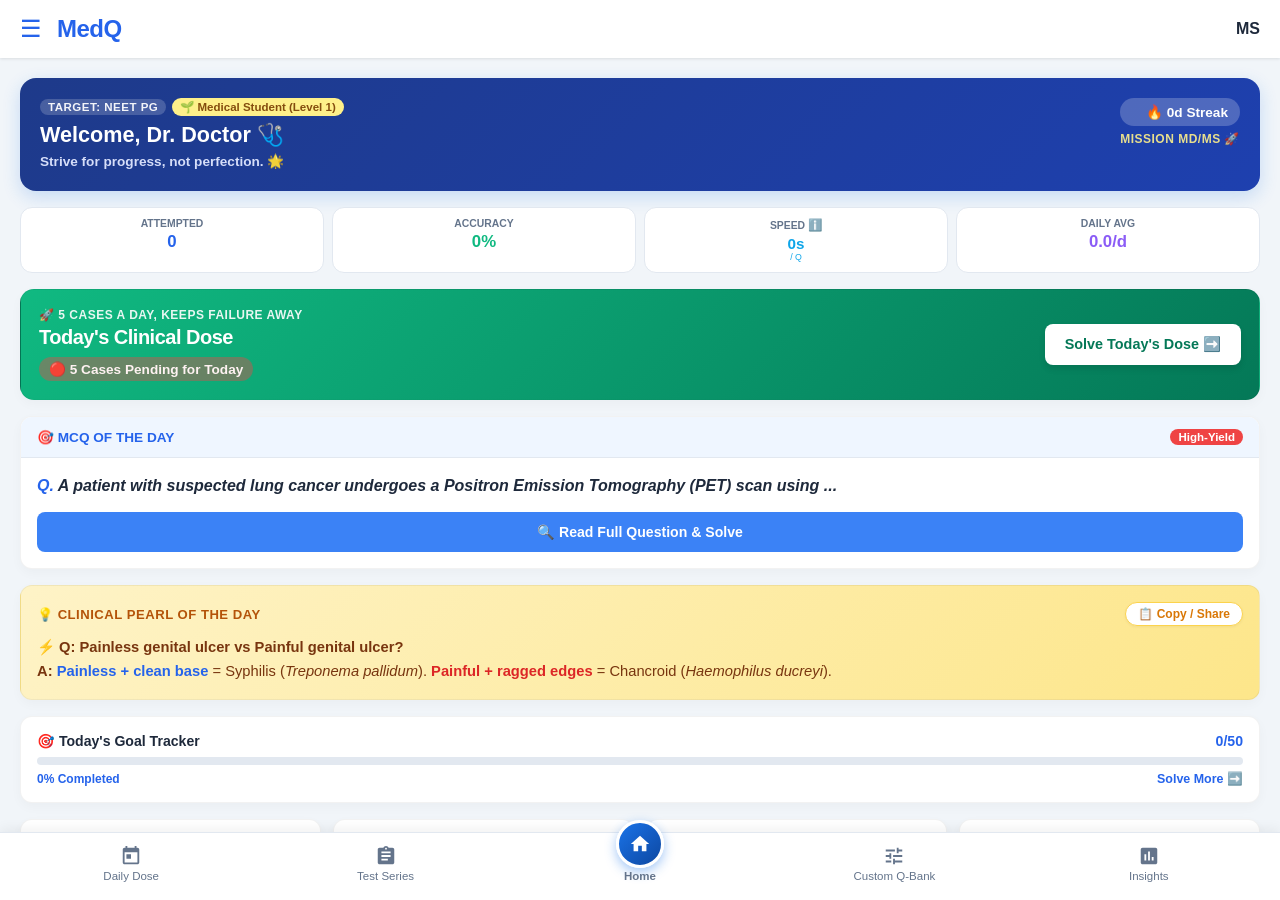
==== commit 7868f282: "Update index.html" ====
--- a/index.html
+++ b/index.html
@@ -2811,6 +2811,25 @@
     </div>
 <!-- END COMPACT REVIEW PALETTE -->
 
+    <!-- Detailed Review Question Area (required by the review renderer) -->
+    <div class="review-body" style="flex:1; min-height:0; overflow-y:auto; padding:16px 15px 24px;">
+        <div class="review-card" style="max-width:900px; margin:0 auto;">
+            <div style="display:flex; justify-content:space-between; align-items:flex-start; gap:10px; margin-bottom:14px;">
+                <div id="revQuestionText" class="review-q" style="flex:1;">Question will appear here.</div>
+                <button id="revShareBtn" type="button" class="btn btn-outline" style="width:auto; padding:7px 10px;" title="Share question">📤</button>
+            </div>
+            <ul id="revOptionsContainer" class="review-opts"></ul>
+            <div id="revExplanation" class="review-exp"></div>
+        </div>
+    </div>
+    <div class="test-footer" style="display:flex; gap:10px; align-items:center; padding:12px 15px; border-top:1px solid var(--border); background:white;">
+        <button id="revPrevBtn" type="button" class="btn btn-outline btn-small" onclick="prevReviewQuestion()">← Previous</button>
+        <button type="button" class="btn btn-outline btn-small" onclick="exitReviewMode()">Close Review</button>
+        <button id="revNextBtn" type="button" class="btn btn-primary btn-small" onclick="nextReviewQuestion()">Next →</button>
+    </div>
+</div>
+<!-- END REVIEW SCREEN -->
+
 
     <!-- Loading Screen -->
     <div id="loadingScreen" class="hidden" style="position: fixed; top: 0; left: 0; width: 100%; height: 100%; background: white; z-index: 999999; display: flex; flex-direction: column; align-items: center; justify-content: center;">
@@ -4478,7 +4497,7 @@
         return answer !== null && answer !== undefined;
     }).length;
     const correctCount = dailyAnswers.reduce(function(total, answer, index) {
-        return total + (answer === dailyQuestions[index].ans ? 1 : 0);
+        return total + (answer === normalizeMedQAnswer(dailyQuestions[index], dailyQuestions[index].ans) ? 1 : 0);
     }, 0);
     const accuracy = answeredCount > 0
         ? Math.round((correctCount / answeredCount) * 100)
@@ -4869,6 +4888,18 @@
 let filteredQuestionIndices = [];
 
       function submitTest() {
+          if (!activeTestState || !Array.isArray(activeTestState.questions) || activeTestState.questions.length === 0) {
+              alert('No active test is available to submit.');
+              return;
+          }
+          if (activeTestState._submitted) return;
+          activeTestState._submitted = true;
+          activeTestState.answers = Array.isArray(activeTestState.answers)
+              ? activeTestState.answers.slice(0, activeTestState.questions.length)
+              : [];
+          while (activeTestState.answers.length < activeTestState.questions.length) {
+              activeTestState.answers.push(null);
+          }
           playUISound('btn');
           if (activeTestState.timer) { clearInterval(activeTestState.timer); activeTestState.timer = null; }
           localStorage.removeItem('medqActiveTestBackup');
@@ -4897,7 +4928,7 @@
               let userAns = activeTestState.answers[idx];
               if (userAns === null || userAns === undefined) { 
                   skipped++; 
-              } else if (userAns === q.ans) { 
+              } else if (normalizeMedQAnswer(q, userAns) === normalizeMedQAnswer(q, q.ans)) { 
                   correct++; 
                   recordQuestionAttempt(true, q, userAns); 
                   recordSubjectAttempt(q.subject, true, avgQTime); 
@@ -4961,7 +4992,7 @@
                     // 💡 ৬. টেস্ট হিস্ট্রি সংরক্ষণ (আপডেটেড: ১০০টি পর্যন্ত টেস্ট সেভ থাকবে)
           let savedHistory = JSON.parse(localStorage.getItem('medqTestHistory')) || [];
           let todayStr = new Date().toLocaleDateString('en-GB', { day: 'numeric', month: 'short' });
-          let testType = activeTestState.testName.toLowerCase().includes('custom') ? 'custom' : 'mock';
+          let testType = String(activeTestState.testName || '').toLowerCase().includes('custom') ? 'custom' : 'mock';
           
           let newHistoryItem = { 
               id: 'hist_' + Date.now(),
@@ -4987,9 +5018,22 @@
 
 
           if (auth && auth.currentUser) { syncDataToCloud(auth.currentUser.uid); }
-          document.getElementById('activeTestScreen').classList.add('hidden');
-          document.getElementById('resultScreen').classList.remove('hidden');
-          document.getElementById('resultScreen').scrollTop = 0;
+          const activeScreenEl = document.getElementById('activeTestScreen');
+          const resultScreenEl = document.getElementById('resultScreen');
+          const reviewScreenEl = document.getElementById('reviewScreen');
+          if (activeScreenEl) {
+              activeScreenEl.classList.add('hidden');
+              activeScreenEl.style.display = 'none';
+          }
+          if (reviewScreenEl) {
+              reviewScreenEl.classList.add('hidden');
+              reviewScreenEl.style.display = 'none';
+          }
+          if (resultScreenEl) {
+              resultScreenEl.classList.remove('hidden');
+              resultScreenEl.style.display = 'block';
+              resultScreenEl.scrollTop = 0;
+          }
 
           // ================= SMART POP-UP QUEUE: Post-Test =================
           setTimeout(function() {
@@ -5047,7 +5091,7 @@
           filteredQuestionIndices = [];
           activeTestState.questions.forEach(function(q, idx) {
               let userAns = activeTestState.answers[idx];
-              let isCorrect = (userAns === q.ans);
+              let isCorrect = (normalizeMedQAnswer(q, userAns) === normalizeMedQAnswer(q, q.ans));
               let isSkipped = (userAns === null || userAns === undefined);
               let isFlagged = activeTestState.flags[idx] === true;
               if (currentFilter === 'ALL') { filteredQuestionIndices.push(idx); } 
@@ -5096,7 +5140,7 @@
         const userAns = activeTestState.answers[idx];
 
         const isSkipped = userAns === null || userAns === undefined;
-        const isCorrect = !isSkipped && userAns === q.ans;
+        const isCorrect = !isSkipped && normalizeMedQAnswer(q, userAns) === normalizeMedQAnswer(q, q.ans);
         const isCurrent = filteredQuestionIndices[currentReviewQ] === idx;
 
         let bg = '#64748b';
@@ -5161,7 +5205,7 @@
           const realIdx = filteredQuestionIndices[currentReviewQ];
           const qData = activeTestState.questions[realIdx];
           const userAns = activeTestState.answers[realIdx];
-          const isCorrect = (userAns === qData.ans);
+          const isCorrect = (normalizeMedQAnswer(qData, userAns) === normalizeMedQAnswer(qData, qData.ans));
           document.getElementById('revCurrentQNum').innerText = currentReviewQ + 1;
           document.getElementById('revTotalQNum').innerText = filteredQuestionIndices.length;
           
@@ -6697,7 +6741,7 @@
               const borderStyle = isChecked ? "border: 2px solid var(--primary); background: var(--primary-light);" : "background:var(--bg-gray); border:1px solid var(--border);";
               
               optionsContainer.innerHTML += `
-                  <div class="option-label" onclick="handleOptionToggle(${index})" style="display:flex; align-items:center; padding:12px 14px; margin-bottom:10px; border-radius:8px; cursor:pointer; user-select:none; ${borderStyle}">
+                  <div class="option-label ${isChecked ? 'selected' : ''}" onclick="handleOptionToggle(${index})"  style="display:flex; align-items:center; padding:12px 14px; margin-bottom:10px; border-radius:8px; cursor:pointer; user-select:none; ${borderStyle}">
                       <input type="radio" name="examOption" value="${index}" ${isChecked ? 'checked' : ''} style="accent-color: var(--primary); pointer-events:none;">
                       <span style="margin-left:10px; font-size:0.95rem; font-weight:600;">${opt}</span>
                   </div>
@@ -8965,5 +9009,384 @@
 })();
 </script>
 
+
+<!-- ================= MEDQ DAILY STABILITY & COMPATIBILITY PATCH ================= -->
+<style id="medq-stability-overrides">
+/* Keep instant Daily MCQ feedback visible despite older high-specificity base rules. */
+#optionsContainer .option-label.selected {
+    border: 2px solid var(--primary) !important;
+    background: var(--primary-light) !important;
+    color: var(--text-dark) !important;
+}
+body.dark-mode #optionsContainer .option-label.selected {
+    border-color: #38bdf8 !important;
+    background: rgba(56,189,248,.16) !important;
+    color: #f8fafc !important;
+}
+#dailyMcqContainer .mcq-option.correct {
+    background: #d1fae5 !important;
+    border: 2px solid #059669 !important;
+    color: #065f46 !important;
+    pointer-events: none !important;
+}
+#dailyMcqContainer .mcq-option.incorrect {
+    background: #fee2e2 !important;
+    border: 2px solid #dc2626 !important;
+    color: #991b1b !important;
+    pointer-events: none !important;
+}
+body.dark-mode #optionsContainer .option-label.selected {
+    border: 2px solid var(--primary) !important;
+    background: var(--primary-light) !important;
+    color: var(--text-dark) !important;
+}
+body.dark-mode #optionsContainer .option-label.selected {
+    border-color: #38bdf8 !important;
+    background: rgba(56,189,248,.16) !important;
+    color: #f8fafc !important;
+}
+#dailyMcqContainer .mcq-option.correct {
+    background: rgba(16,185,129,.20) !important;
+    border: 2px solid #34d399 !important;
+    color: #a7f3d0 !important;
+}
+body.dark-mode #dailyMcqContainer .mcq-option.incorrect {
+    background: rgba(239,68,68,.20) !important;
+    border: 2px solid #f87171 !important;
+    color: #fecaca !important;
+}
+body.dark-mode #dailyMcqContainer .explanation,
+body.dark-mode #dailyMcqContainer #dailyExpBlock {
+    background: #0f172a !important;
+    color: #e2e8f0 !important;
+    border-left-color: #38bdf8 !important;
+}
+body.dark-mode #dailyMcqContainer #dailyExpBlock div {
+    color: #e2e8f0 !important;
+}
+#resultScreen, #reviewScreen, #activeTestScreen {
+    overscroll-behavior: contain;
+    -webkit-overflow-scrolling: touch;
+}
+#resultScreen { z-index: 1060 !important; }
+#reviewScreen { z-index: 1070 !important; }
+#activeTestScreen { z-index: 1050 !important; }
+</style>
+<script id="medq-stability-runtime">
+(function () {
+    'use strict';
+
+    // Supports the question-bank's normal numeric index and common legacy A-D forms.
+    // Unknown formats return -1 rather than silently marking an answer as correct.
+    window.normalizeMedQAnswer = function (question, rawAnswer) {
+        if (rawAnswer === null || rawAnswer === undefined || rawAnswer === '') return -1;
+        const options = question && Array.isArray(question.opts) ? question.opts : [];
+        if (typeof rawAnswer === 'object') {
+            if (Number.isInteger(rawAnswer.index)) rawAnswer = rawAnswer.index;
+            else if (rawAnswer.answer !== undefined) rawAnswer = rawAnswer.answer;
+            else if (rawAnswer.value !== undefined) rawAnswer = rawAnswer.value;
+        }
+        if (typeof rawAnswer === 'number' && Number.isInteger(rawAnswer)) {
+            return rawAnswer >= 0 && rawAnswer < options.length ? rawAnswer : -1;
+        }
+        const value = String(rawAnswer).trim();
+        if (/^\d+$/.test(value)) {
+            const n = Number(value);
+            return n >= 0 && n < options.length ? n : -1;
+        }
+        const letter = value.match(/^([A-D])(?:[\).:]|\s|$)/i);
+        if (letter) {
+            const idx = letter[1].toUpperCase().charCodeAt(0) - 65;
+            return idx < options.length ? idx : -1;
+        }
+        const normalized = value.replace(/^\s*[A-D][\).:]\s*/i, '').trim().toLowerCase();
+        const found = options.findIndex(function (option) {
+            return String(option).trim().toLowerCase() === normalized;
+        });
+        return found;
+    };
+
+    function safeArray(value) {
+        return Array.isArray(value) ? value : [];
+    }
+
+    // Avoid a blank Daily Dose screen when the external question scripts are unavailable
+    // or contain no usable records. External files remain separate and unchanged.
+    const originalRenderDailyMCQ = window.renderDailyMCQ;
+    window.renderDailyMCQ = function () {
+        const container = document.getElementById('dailyMcqContainer');
+        const usable = safeArray(window.qBank || (typeof qBank !== 'undefined' ? qBank : []))
+            .filter(function (q) {
+                return q && typeof q.q === 'string' && Array.isArray(q.opts) && q.opts.length >= 2;
+            });
+        if (!usable.length) {
+            if (container) {
+                container.innerHTML = '<div class="card" role="status"><strong>Daily MCQ is temporarily unavailable.</strong><p style="margin-top:8px;color:var(--text-gray);">Question data could not be loaded. Please check the subject data files and refresh the page.</p></div>';
+            }
+            const progress = document.getElementById('dailyProgress');
+            if (progress) progress.textContent = '0 of 0';
+            return;
+        }
+        if (typeof originalRenderDailyMCQ === 'function') {
+            return originalRenderDailyMCQ.apply(this, arguments);
+        }
+    };
+
+    // Prevent repeated taps from recording more than one attempt and always use the
+    // canonical answer index stored on the question record.
+    window.handleDailyAnswer = function (qIndex, selectedIdx) {
+        if (!Array.isArray(dailyQuestions) || !Array.isArray(dailyAnswers)) return;
+        if (!Number.isInteger(qIndex) || qIndex < 0 || qIndex >= dailyQuestions.length) return;
+        if (dailyAnswers[qIndex] !== null && dailyAnswers[qIndex] !== undefined) return;
+        const question = dailyQuestions[qIndex];
+        const selected = Number(selectedIdx);
+        if (!Number.isInteger(selected) || selected < 0 || !Array.isArray(question.opts) || selected >= question.opts.length) return;
+
+        if (typeof playUISound === 'function') playUISound('tap');
+        if (typeof stopDailyQuestionClock === 'function') stopDailyQuestionClock(qIndex);
+        dailyAnswers[qIndex] = selected;
+
+        const correctIndex = normalizeMedQAnswer(question, question.ans);
+        const isCorrect = selected === correctIndex;
+        if (typeof recordQuestionAttempt === 'function') {
+            recordQuestionAttempt(isCorrect, question, selected);
+        }
+        if (typeof recordSubjectAttempt === 'function') {
+            recordSubjectAttempt(question.subject, isCorrect);
+        }
+        if (typeof renderSingleDailyQuestion === 'function') renderSingleDailyQuestion();
+    };
+
+    // Guard test review against incomplete/legacy history records and answer formats.
+    window.applyReviewFilter = function () {
+        if (typeof activeTestState === 'undefined' || !activeTestState || !Array.isArray(activeTestState.questions)) {
+            filteredQuestionIndices = [];
+            return;
+        }
+        const answers = safeArray(activeTestState.answers);
+        const flags = activeTestState.flags || {};
+        filteredQuestionIndices = [];
+        activeTestState.questions.forEach(function (question, index) {
+            const answer = answers[index];
+            const skipped = answer === null || answer === undefined || answer === '';
+            const correct = !skipped &&
+                normalizeMedQAnswer(question, answer) === normalizeMedQAnswer(question, question.ans);
+            const flagged = flags[index] === true;
+            if (currentFilter === 'ALL' ||
+                (currentFilter === 'CORRECT' && correct) ||
+                (currentFilter === 'INCORRECT' && !skipped && !correct) ||
+                (currentFilter === 'SKIPPED' && skipped) ||
+                (currentFilter === 'FLAGGED' && flagged)) {
+                filteredQuestionIndices.push(index);
+            }
+        });
+    };
+
+    window.startReviewMode = function () {
+        if (typeof activeTestState === 'undefined' || !activeTestState || !Array.isArray(activeTestState.questions) ||
+            !activeTestState.questions.length) {
+            alert('Detailed review data is not available for this test.');
+            return;
+        }
+        activeTestState.answers = safeArray(activeTestState.answers);
+        while (activeTestState.answers.length < activeTestState.questions.length) {
+            activeTestState.answers.push(null);
+        }
+        activeTestState.flags = activeTestState.flags || {};
+        currentFilter = 'ALL';
+        currentReviewQ = 0;
+        applyReviewFilter();
+
+        const result = document.getElementById('resultScreen');
+        const review = document.getElementById('reviewScreen');
+        if (result) {
+            result.classList.add('hidden');
+            result.style.display = 'none';
+        }
+        if (review) {
+            review.classList.remove('hidden');
+            review.style.display = 'flex';
+        }
+        const filterLabel = document.getElementById('revFilterName');
+        if (filterLabel) filterLabel.textContent = 'ALL';
+        renderReviewQuestion();
+        renderReviewPalette();
+    };
+
+    window.renderReviewQuestion = function () {
+        if (typeof activeTestState === 'undefined' || !activeTestState || !Array.isArray(activeTestState.questions) ||
+            !filteredQuestionIndices.length) {
+            const qText = document.getElementById('revQuestionText');
+            const options = document.getElementById('revOptionsContainer');
+            const exp = document.getElementById('revExplanation');
+            if (qText) qText.textContent = 'No questions are available in this review filter.';
+            if (options) options.replaceChildren();
+            if (exp) exp.textContent = '';
+            return;
+        }
+        currentReviewQ = Math.max(0, Math.min(currentReviewQ, filteredQuestionIndices.length - 1));
+        const realIndex = filteredQuestionIndices[currentReviewQ];
+        const question = activeTestState.questions[realIndex];
+        const answers = safeArray(activeTestState.answers);
+        const userAnswer = answers[realIndex];
+        const correctIndex = normalizeMedQAnswer(question, question.ans);
+        const selectedIndex = userAnswer === null || userAnswer === undefined ? -1 :
+            normalizeMedQAnswer(question, userAnswer);
+        const isSkipped = userAnswer === null || userAnswer === undefined || userAnswer === '';
+        const isCorrect = !isSkipped && selectedIndex === correctIndex;
+
+        const current = document.getElementById('revCurrentQNum');
+        const total = document.getElementById('revTotalQNum');
+        const questionText = document.getElementById('revQuestionText');
+        const optionsContainer = document.getElementById('revOptionsContainer');
+        const explanation = document.getElementById('revExplanation');
+        const prev = document.getElementById('revPrevBtn');
+        const next = document.getElementById('revNextBtn');
+        if (current) current.textContent = String(currentReviewQ + 1);
+        if (total) total.textContent = String(filteredQuestionIndices.length);
+        if (questionText) {
+            questionText.textContent = 'Q' + (realIndex + 1) + '. ' + (question.q || 'Question unavailable');
+            if (question.img) {
+                const img = document.createElement('img');
+                img.src = question.img;
+                img.alt = 'Question image';
+                img.loading = 'lazy';
+                img.style.cssText = 'max-width:100%;border-radius:8px;margin-top:12px;border:1px solid var(--border);display:block;';
+                questionText.appendChild(img);
+            }
+        }
+        const shareButton = document.getElementById('revShareBtn');
+        if (shareButton) {
+            shareButton.onclick = function () {
+                if (typeof shareQuestion === 'function' && question.id !== undefined) shareQuestion(question.id);
+            };
+        }
+        if (optionsContainer) {
+            optionsContainer.replaceChildren();
+            safeArray(question.opts).forEach(function (option, index) {
+                const li = document.createElement('li');
+                li.textContent = (index === correctIndex ? '✓ ' : (index === selectedIndex && !isCorrect ? '✕ ' : '')) + String(option);
+                li.className = index === correctIndex ? 'opt-correct' :
+                    (index === selectedIndex && !isCorrect ? 'opt-wrong' : 'opt-normal');
+                optionsContainer.appendChild(li);
+            });
+        }
+        if (explanation) {
+            explanation.replaceChildren();
+            const heading = document.createElement('strong');
+            heading.textContent = 'Standard Explanation: ';
+            explanation.appendChild(heading);
+            const standardText = document.createElement('div');
+            standardText.style.marginTop = '5px';
+            standardText.textContent = question.exp || 'No explanation was supplied for this question.';
+            explanation.appendChild(standardText);
+            if (question.wrongExp) {
+                const toggle = document.createElement('button');
+                toggle.type = 'button';
+                toggle.className = 'btn btn-outline';
+                toggle.style.cssText = 'margin-top:12px;width:auto;padding:8px 12px;font-size:.85rem;';
+                toggle.textContent = '🧐 Rule Out: Why Not The Others?';
+                const detail = document.createElement('div');
+                detail.id = 'revWrongExpBlock';
+                detail.className = 'hidden';
+                detail.style.cssText = 'margin-top:12px;padding-top:12px;border-top:1px dashed var(--border);line-height:1.6;';
+                detail.textContent = question.wrongExp;
+                toggle.onclick = function () {
+                    detail.classList.toggle('hidden');
+                    toggle.textContent = detail.classList.contains('hidden')
+                        ? '🧐 Rule Out: Why Not The Others?' : 'Hide Other-Option Explanation';
+                };
+                explanation.appendChild(toggle);
+                explanation.appendChild(detail);
+            }
+            if (isSkipped) {
+                const skipped = document.createElement('p');
+                skipped.textContent = 'Your answer: Not attempted';
+                explanation.appendChild(skipped);
+            } else {
+                const selected = document.createElement('p');
+                selected.textContent = 'Your answer: ' + (safeArray(question.opts)[selectedIndex] ?? 'Unrecognized answer format');
+                explanation.appendChild(selected);
+            }
+        }
+        if (prev) prev.style.visibility = currentReviewQ === 0 ? 'hidden' : 'visible';
+        if (next) next.style.visibility = currentReviewQ === filteredQuestionIndices.length - 1 ? 'hidden' : 'visible';
+    };
+
+    window.exitReviewMode = function () {
+        if (typeof playUISound === 'function') playUISound('tap');
+        const review = document.getElementById('reviewScreen');
+        const result = document.getElementById('resultScreen');
+        if (review) {
+            review.classList.add('hidden');
+            review.style.display = 'none';
+        }
+        if (result) {
+            result.classList.remove('hidden');
+            result.style.display = 'block';
+        }
+    };
+
+    // History review must initialize all state required by the live review renderer.
+    window.loadSavedReview = function (historyId) {
+        let history = [];
+        try { history = JSON.parse(localStorage.getItem('medqTestHistory') || '[]'); } catch (_) {}
+        const item = history.find(function (entry) { return entry && entry.id === historyId; });
+        if (!item || !Array.isArray(item.questions) || !item.questions.length) {
+            alert('Detailed review is not available for this attempt.');
+            return;
+        }
+        activeTestState = {
+            questions: item.questions,
+            answers: safeArray(item.answers).slice(0, item.questions.length),
+            testName: item.name || 'Previous Test',
+            examPattern: item.pattern || 'NEET_PG',
+            flags: {},
+            visited: {}
+        };
+        while (activeTestState.answers.length < item.questions.length) activeTestState.answers.push(null);
+        currentFilter = 'ALL';
+        currentReviewQ = 0;
+        filteredQuestionIndices = [];
+        hideAllActiveScreens();
+        const score = document.getElementById('scoreDisplay');
+        if (score) {
+            score.innerHTML = '<h3 style="color:var(--primary);margin:0 0 8px;"></h3><p style="color:var(--text-gray);margin:0;"></p>';
+            score.querySelector('h3').textContent = item.name || 'Previous Test';
+            score.querySelector('p').textContent = 'Previous Attempt • ' + (item.date || '');
+        }
+        startReviewMode();
+    };
+
+    // Make old/malformed local backups recoverable without crashing the app.
+    const originalResume = window.resumeTestFromBanner;
+    if (typeof originalResume === 'function') {
+        window.resumeTestFromBanner = function () {
+            try {
+                const raw = localStorage.getItem('medqActiveTestBackup');
+                if (raw) {
+                    const state = JSON.parse(raw);
+                    if (state && Array.isArray(state.questions)) {
+                        state.answers = safeArray(state.answers).slice(0, state.questions.length);
+                        while (state.answers.length < state.questions.length) state.answers.push(null);
+                        state.flags = state.flags || {};
+                        state.visited = state.visited || {};
+                        localStorage.setItem('medqActiveTestBackup', JSON.stringify(state));
+                    }
+                }
+            } catch (error) {
+                console.warn('Could not restore saved test backup:', error);
+                localStorage.removeItem('medqActiveTestBackup');
+            }
+            return originalResume.apply(this, arguments);
+        };
+    }
+
+    // Expose stable globals for inline handlers and integrations.
+    window.normalizeMedQAnswer = window.normalizeMedQAnswer;
+})();
+</script>
+<!-- ================= END MEDQ DAILY STABILITY PATCH ================= -->
+
 </body>
 </html>
